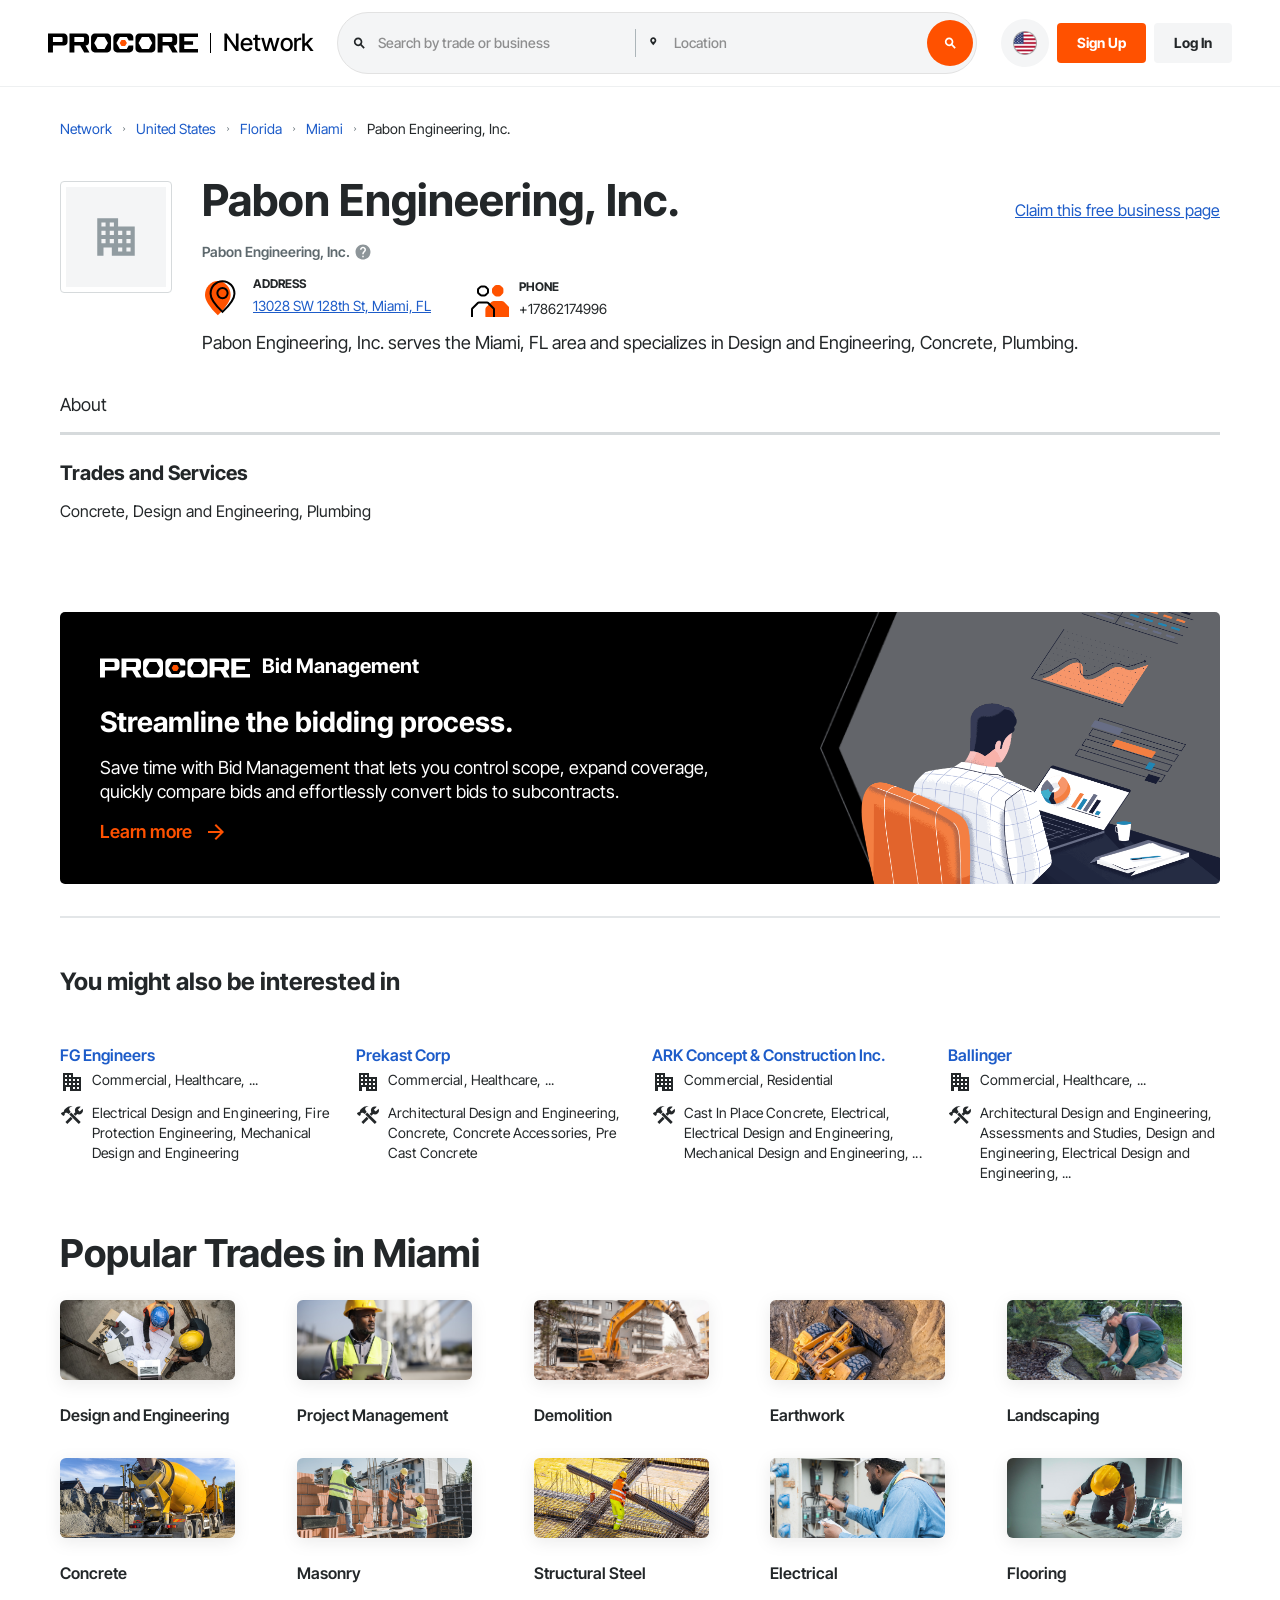
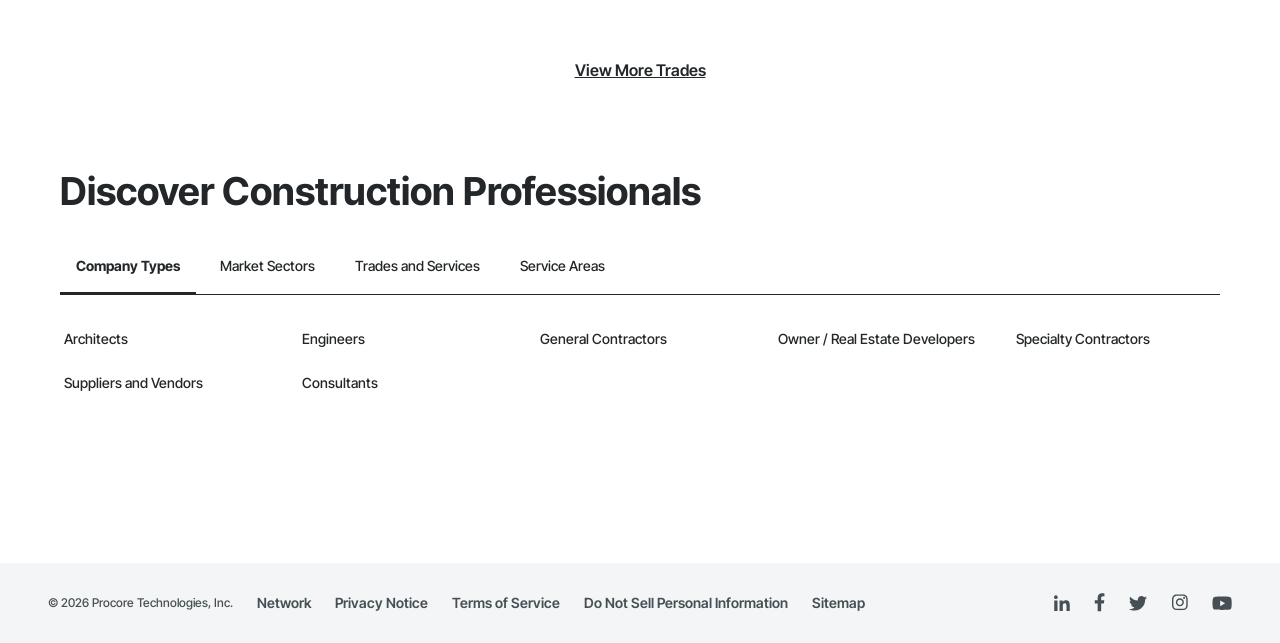
==== index.html @ 28dc33e6 "Add Procore Network business profile HTML clone. Includes the Pabon Engineering homepage with local " ====
<!DOCTYPE html>
<html lang="en">
<head>
  <meta charset="UTF-8" />
  <meta name="viewport" content="width=device-width, initial-scale=1, minimum-scale=1" />
  <meta http-equiv="Cache-Control" content="no-cache, no-store, must-revalidate" />
  <meta http-equiv="Pragma" content="no-cache" />
  <meta http-equiv="Expires" content="0" />
  <title>Pabon Engineering, Inc. | Miami, FL | Procore</title>
  <meta name="description" content="Pabon Engineering, Inc. is a construction company based in Miami, FL and specializes in Design and Engineering, Concrete, Plumbing" />
  <link rel="icon" href="assets/favicon.ico" />
  <link rel="preconnect" href="https://fonts.googleapis.com" />
  <link rel="preconnect" href="https://fonts.gstatic.com" crossorigin />
  <link href="https://fonts.googleapis.com/css2?family=Inter+Tight:wght@400;500;600;700&display=swap" rel="stylesheet" />
  <style>
    :root {
      --text: #232729;
      --muted: #6a767c;
      --muted-2: hsl(200, 8%, 40%);
      --border: #acb5b9;
      --border-light: #eef0f1;
      --border-nav: #d6dadc;
      --bg: #f4f5f6;
      --white: #ffffff;
      --orange: #ff5100;
      --blue: #2066df;
      --link-blue: #1d5cc9;
      --claim: hsl(218, 75%, 45%);
      --footer: #464f53;
    }

    *, *::before, *::after { box-sizing: border-box; }
    html { -webkit-font-smoothing: antialiased; -moz-osx-font-smoothing: grayscale; }
    body {
      margin: 0;
      min-width: 320px;
      color: var(--text);
      font-family: "Inter Tight", sans-serif;
      font-size: 14px;
      font-weight: 600;
      line-height: 2rem;
      background: var(--bg);
    }
    a { color: inherit; text-decoration: none; }
    img { display: block; max-width: 100%; }
    button, input { font: inherit; color: inherit; }
    ul, ol { list-style: none; margin: 0; padding: 0; }
    p { margin: 0; }

    /* ========== HEADER ========== */
    .site-header {
      position: sticky;
      top: 0;
      z-index: 100;
      background: var(--white);
      border-bottom: 1px solid var(--border-light);
      padding: 0 48px;
    }
    .toolbar {
      position: relative;
      left: 50%;
      transform: translateX(-50%);
      display: flex;
      flex-wrap: nowrap;
      align-items: center;
      justify-content: space-between;
      gap: 16px 24px;
      max-width: 1680px;
      min-height: 64px;
      padding: 12px 0;
      background: var(--white);
    }
    .brand {
      display: flex;
      align-items: center;
      flex-shrink: 0;
    }
    .brand-logo { width: 150px; height: 20px; margin-right: 12px; }
    .network-link {
      color: #000;
      height: 20px;
      font-size: 24px;
      font-weight: 500;
      line-height: 0.8;
      border-left: 1px solid #000;
      padding-left: 12px;
      text-decoration: none;
    }

    .search-wrap {
      flex: 1 1 auto;
      min-width: 220px;
      max-width: 720px;
      margin: 0 auto;
    }
    .search-form {
      display: flex;
      align-items: center;
      flex: 2;
      padding: 2px 4px;
      background: var(--bg);
      border: 1px solid #e2e2e2;
      border-radius: 40px;
      box-shadow: none;
    }
    .search-field {
      display: flex;
      align-items: center;
      flex: 1;
      min-width: 0;
      border: none;
    }
    .search-field.trade { min-width: 265px; padding-left: 10px; }
    .search-field.location { width: 100%; padding-left: 8px; }
    .search-field svg { flex-shrink: 0; margin-right: 4px; }
    .search-field input {
      width: 100%;
      border: 0;
      outline: 0;
      background: transparent;
      padding: 12px 8px;
      font-weight: 500;
      font-size: 14px;
      overflow: hidden;
      white-space: nowrap;
      text-overflow: ellipsis;
    }
    .search-field input::placeholder { color: rgba(0,0,0,.42); }
    .search-divider {
      width: 1px;
      height: 28px;
      margin: 4px;
      background: var(--border);
      flex-shrink: 0;
      border: 0;
    }
    .search-submit {
      position: relative;
      left: 1px;
      width: 46px;
      height: 46px;
      padding: 10px;
      border: 0;
      border-radius: 40px;
      background: var(--orange);
      color: #fff;
      cursor: pointer;
      display: grid;
      place-items: center;
      flex-shrink: 0;
    }
    .search-submit:hover { filter: brightness(0.95); }

    .header-actions {
      display: flex;
      align-items: center;
      gap: 8px;
      flex-shrink: 0;
      margin-left: auto;
    }
    .locale-btn {
      width: 48px;
      height: 48px;
      display: flex;
      align-items: center;
      justify-content: center;
      border-radius: 50%;
      background: var(--bg);
      cursor: pointer;
      flex-shrink: 0;
    }
    .locale-btn img { width: 24px; height: 24px; }
    .btn {
      display: inline-flex;
      align-items: center;
      justify-content: center;
      height: 40px;
      padding: 0 20px;
      border-radius: 4px;
      font-size: 14px;
      font-weight: 700;
      line-height: 1.25;
      white-space: nowrap;
      border: 0;
      cursor: pointer;
      text-decoration: none;
    }
    .btn-signup {
      background: var(--orange);
      color: #fff;
    }
    .btn-signup:hover { filter: brightness(0.95); color: #fff; }
    .btn-login {
      background: var(--bg);
      color: var(--text);
    }
    .btn-login:hover { background: #e8ebed; }

    /* ========== MAIN ========== */
    .main-wrap {
      background: var(--white);
      width: 100%;
    }
    .container {
      width: 100%;
      max-width: 1680px;
      margin: 0 auto;
      padding: 32px 60px 80px;
    }

    /* Breadcrumbs */
    .breadcrumbs {
      display: flex;
      flex-wrap: wrap;
      align-items: center;
      margin: 0;
      color: var(--muted);
      font-weight: 400;
      font-size: 14px;
      line-height: 20px;
      padding-right: 24px;
    }
    .breadcrumbs a {
      color: #1d5cc9;
      font-weight: 400;
      text-decoration: none;
    }
    .breadcrumbs a:hover { text-decoration: underline; }
    .breadcrumbs .current {
      color: var(--text);
      font-weight: 400;
      white-space: nowrap;
    }
    .crumb-sep {
      display: inline-flex;
      margin: 0 8px;
      align-items: center;
      color: var(--muted);
    }
    .crumb-sep svg { width: 8px; height: 8px; }

    /* Profile */
    .profile-header {
      padding: 37px 0 0;
    }
    .profile-top {
      display: flex;
      flex-direction: row;
      align-items: flex-start;
    }
    .avatar-wrap {
      border: 1px solid hsl(200, 8%, 85%);
      height: fit-content;
      margin: 5px 30px 5px 0;
      padding: 5px;
      border-radius: 4px;
      flex-shrink: 0;
    }
    .avatar {
      display: flex;
      align-items: center;
      justify-content: center;
      width: 100px;
      height: 100px;
      min-width: 100px;
      min-height: 100px;
      background: var(--bg);
      color: hsl(200, 8%, 60%);
    }
    .profile-main { width: 100%; min-width: 0; }

    .title-row {
      display: flex;
      flex-direction: row;
      flex-wrap: wrap;
      justify-content: space-between;
      align-items: baseline;
      gap: 16px;
    }
    h1 {
      margin: 0 0 12px;
      font-size: 44px;
      font-weight: 700;
      line-height: 48px;
      font-style: normal;
    }
    .legal-name {
      display: flex;
      align-items: center;
      gap: 4px;
      margin-top: 5px;
      color: var(--muted-2);
      font-size: 14px;
      font-weight: 600;
      line-height: 2rem;
    }
    .legal-name svg { width: 18px; height: 18px; opacity: .7; }
    .claim-link {
      color: var(--claim);
      text-decoration: underline;
      display: block;
      outline: 0;
    }
    .claim-link:hover { color: #000; }
    .claim-link span {
      font-size: 16px !important;
      font-weight: 400 !important;
      line-height: 19px;
      text-wrap: wrap;
    }

    .meta-row {
      display: flex;
      flex-wrap: wrap;
      align-items: baseline;
      gap: 40px;
      margin: 0 12px 12px 0;
    }
    .meta-item {
      display: flex;
      gap: 10px;
      align-items: flex-start;
      margin-top: 8px;
    }
    .meta-icon {
      display: flex;
      align-items: center;
      justify-content: center;
      flex-shrink: 0;
    }
    .meta-text {
      display: flex;
      flex-direction: column;
      gap: 4px;
      flex: 1;
    }
    .meta-label {
      font-size: 12px;
      font-weight: 700;
      line-height: 16px;
      text-transform: uppercase;
    }
    .meta-value {
      font-size: 14px !important;
      font-weight: 400;
      line-height: 20px;
    }
    .meta-value a {
      color: hsl(218, 75%, 45%);
      text-decoration: underline;
    }
    .meta-value a:hover { color: #000; cursor: pointer; }

    .about-blurb {
      margin-top: 10px;
      font-size: 18px;
      font-weight: 400;
      line-height: 24px;
    }

    /* Sticky About nav */
    .profile-nav-wrap {
      position: sticky;
      top: 80px;
      z-index: 1;
      background: var(--white);
      margin-top: 24px;
    }
    .profile-nav {
      display: flex;
      gap: 24px;
      width: 100%;
      padding: 10px 0;
      border-bottom: 3px solid var(--border-nav);
      margin-bottom: 0;
      justify-content: flex-start;
    }
    .profile-nav a {
      font-size: 18px;
      font-weight: 400;
      white-space: nowrap;
      cursor: pointer;
      color: var(--muted);
      padding-bottom: 4px;
      border-bottom: 2px solid transparent;
      margin-bottom: -3px;
    }
    .profile-nav a.active {
      color: var(--text);
      font-weight: 400;
    }

    /* About / Trades */
    .about-section {
      padding: 24px 0 17px;
    }
    .about-section h2 {
      margin: 0 0 12px;
      font-size: 20px;
      font-weight: 700;
      line-height: 28px;
      color: var(--text);
    }
    .about-section p {
      font-size: 16px;
      font-weight: 400;
      line-height: 24px;
      white-space: pre-line;
      margin-bottom: 24px;
    }

    /* Bid Management ad */
    .ad-banner {
      position: relative;
      display: flex;
      justify-content: space-between;
      margin-top: 48px;
      padding: 40px;
      border-radius: 5px;
      color: #fff;
      background-color: #000;
      background-image: url("assets/ad-bg.png");
      background-repeat: no-repeat;
      background-position: 100% center;
      background-size: 400px 350px;
      overflow: hidden;
      min-height: 240px;
    }
    .ad-content { position: relative; z-index: 1; max-width: 60%; }
    .ad-top {
      display: flex;
      flex-wrap: wrap;
      align-items: center;
      gap: 0;
    }
    .ad-logo-link { margin-right: 12px; }
    .ad-logo-full { width: 150px; height: 20px; }
    .ad-logo-small { display: none; width: 25px; height: 24px; }
    .ad-kicker {
      font-size: 20px;
      font-weight: 700;
      line-height: 28px;
      padding-bottom: 4px;
    }
    .ad-title {
      margin-top: 20px;
      font-size: 28px;
      font-weight: 700;
      line-height: 36px;
    }
    .ad-body {
      margin: 16px 0;
      font-size: 18px;
      font-weight: 400;
      line-height: 24px;
    }
    .ad-cta {
      color: var(--orange);
      width: fit-content;
      display: flex;
      column-gap: 12px;
      align-items: center;
      transition: all 300ms ease;
      font-size: 18px;
      font-weight: 600;
      line-height: 24px;
    }
    .ad-cta:hover { filter: brightness(1.1); }
    .ad-cta svg { fill: currentColor; }
    .ad-image {
      position: absolute;
      top: -16.1%;
      right: -0.02%;
      width: 362.52px;
      height: auto;
      pointer-events: none;
    }

    /* Similar */
    .similar {
      margin-top: 32px;
      margin-bottom: 32px;
      border-top: 2px solid #e3e6e8;
      padding-top: 48px;
    }
    .similar h3 {
      margin: 0 0 8px;
      font-size: 24px;
      font-weight: 700;
      line-height: 32px;
    }
    .similar-grid {
      display: grid;
      column-gap: 24px;
      grid-template-columns: repeat(auto-fill, minmax(23%, auto));
      margin-top: 16px;
    }
    .similar-card {
      display: flex;
      flex-direction: column;
      align-content: flex-start;
      padding-left: 0;
      padding-right: 0;
      margin-top: 32px;
      min-width: 240px;
      cursor: pointer;
      color: inherit;
      overflow: hidden;
    }
    .similar-card:hover h4 { text-decoration: underline; }
    .similar-card h4 {
      margin: 0;
      color: var(--link-blue);
      font-size: 16px;
      font-weight: 600;
      line-height: 19px;
    }
    .similar-row {
      display: flex;
      align-items: flex-start;
      margin-top: 5px;
    }
    .similar-row + .similar-row { margin-top: 4px; }
    .similar-icon {
      margin-right: 8px;
      color: hsl(200, 8%, 15%);
      flex-shrink: 0;
    }
    .similar-row span {
      font-size: 14px;
      font-weight: 400;
      letter-spacing: 0.15px;
      line-height: 20px;
      color: hsl(200, 8%, 15%);
    }

    /* Popular Trades */
    .trades-section {
      margin-top: 48px;
      margin-bottom: 80px;
    }
    .trades-section h2 {
      margin: 0 0 24px;
      font-size: 2.4rem;
      font-weight: 700;
      line-height: 2.8rem;
    }
    .trades-grid {
      display: grid;
      grid-gap: 24px;
      grid-template-columns: repeat(5, minmax(190px, 320px));
    }
    .trade-card {
      width: 300px;
      max-width: 100%;
      display: flex;
      align-items: start;
      flex-direction: column;
    }
    .trade-card img {
      width: 175px !important;
      height: 80px !important;
      object-fit: cover;
      border-radius: 6px;
      filter: drop-shadow(0 4px 8px rgba(0,0,0,.08));
    }
    .trade-card h3 {
      margin: 0;
      padding-top: 16px;
      font-size: 16px;
      font-weight: 600;
      line-height: 2.4rem;
    }
    .view-more-wrap {
      text-align: center;
      padding-top: 34px;
      grid-column: 1 / -1;
      width: 100%;
    }
    .view-more-wrap a {
      text-decoration: underline;
      font-size: 16px;
      font-weight: 600;
      line-height: 2.4rem;
      color: var(--text);
    }
    .view-more-wrap a:hover { color: var(--link-blue); }

    /* Discover */
    .discover {
      margin-bottom: 80px;
    }
    .discover h2 {
      margin: 0 0 24px;
      font-size: 2.4rem;
      font-weight: 700;
      line-height: 2.8rem;
    }
    .tabs-wrap { margin-top: 24px; }
    .tabs {
      display: flex;
      overflow-x: auto;
      border-bottom: 1px solid var(--text);
      scrollbar-width: none;
    }
    .tabs::-webkit-scrollbar { display: none; }
    .tab {
      position: relative;
      padding: 12px 16px;
      min-height: 48px;
      margin-right: 8px;
      border: 0;
      background: transparent;
      cursor: pointer;
      color: var(--text);
      font-family: "Inter Tight", sans-serif;
      font-size: 14px;
      font-weight: 500;
      font-style: normal;
      text-transform: none;
      white-space: nowrap;
    }
    .tab.active { font-weight: 700; }
    .tab.active::after {
      content: "";
      position: absolute;
      left: 0;
      right: 0;
      bottom: 0;
      height: 2px;
      background: var(--text);
    }
    .tab-panels { margin-top: 24px; }
    .tab-panel { display: none; }
    .tab-panel.active { display: block; }
    .type-list {
      gap: 12px;
      display: grid;
      padding: 4px;
      justify-content: space-between;
      grid-template-columns: repeat(auto-fill, minmax(200px, auto));
    }
    .type-list a {
      color: var(--text);
      font-size: 14px;
      font-weight: 500;
      line-height: 2rem;
    }
    .type-list a:hover { text-decoration: underline; }

    /* Footer */
    .site-footer {
      position: relative;
      left: 50%;
      transform: translateX(-50%);
      display: flex;
      justify-content: space-between;
      align-items: center;
      flex-wrap: wrap;
      gap: 16px;
      max-width: 1680px;
      width: 100%;
      padding: 24px 48px;
      color: var(--footer);
      background: var(--bg);
    }
    .footer-links {
      display: flex;
      flex-wrap: wrap;
      align-items: center;
      gap: 24px;
      margin-top: 0;
    }
    .footer-copy {
      font-size: 12px;
      font-weight: 500;
      line-height: 12px;
    }
    .footer-links a {
      font-size: 14px;
      font-weight: 600;
    }
    .footer-links a:hover { text-decoration: underline; }
    .socials {
      display: flex;
      align-items: center;
    }
    .socials a {
      display: flex;
      align-items: center;
      justify-content: center;
      margin-right: 24px;
      fill: #464f53;
      color: #464f53;
    }
    .socials a:hover {
      fill: var(--text);
      color: var(--text);
    }
    .socials a:last-child { margin-right: 0; }

    /* ========== RESPONSIVE ========== */
    @media (max-width: 1261px) {
      .ad-image { top: -7.4%; }
    }
    @media (max-width: 1199px) {
      .container { padding-left: 36px; padding-right: 36px; }
      .ad-image { top: -6%; width: 360px; }
    }
    @media (max-width: 1100px) {
      .trades-grid { grid-template-columns: repeat(3, minmax(160px, 1fr)); }
    }
    @media (max-width: 1089px) {
      .ad-content { max-width: 50%; }
      .ad-image { top: 0.5%; }
    }
    @media (max-width: 1041px) {
      .ad-banner { padding: 36px 0 36px 40px; }
      .ad-image { top: -2%; }
    }
    @media (max-width: 959px) {
      .similar-grid {
        display: flex;
        flex-wrap: nowrap;
        overflow-x: auto;
        scrollbar-width: none;
      }
      .similar-grid::-webkit-scrollbar { display: none; }
      .similar-card { margin-right: 24px; }
      .meta-row {
        margin-top: 24px;
        align-items: flex-start;
        margin-bottom: 24px;
        flex-direction: column;
        gap: 8px;
      }
      .title-row {
        margin-top: 24px;
        flex-direction: column;
        align-items: flex-start;
      }
      .profile-top { flex-direction: column; }
      .avatar-wrap { margin-right: 0; }
      .avatar {
        width: 80px;
        height: 80px;
        min-width: 80px;
        min-height: 80px;
      }
      h1 {
        font-size: 28px;
        line-height: 36px;
        margin-bottom: 0;
      }
      .about-section h2 {
        font-size: 18px;
        line-height: 24px;
      }
      .trades-grid {
        display: flex;
        overflow-x: auto;
        padding: 0 20px;
        mask-image: linear-gradient(90deg, rgba(255,255,255,0) 0%, #fff 20%, #fff 80%, rgba(255,255,255,0) 100%);
        scrollbar-width: none;
      }
      .trades-grid::-webkit-scrollbar { display: none; }
      .trade-card { min-width: 190px; width: 220px; }
      .view-more-wrap { display: none; }
    }
    @media (max-width: 909px) {
      .ad-banner {
        padding-right: 40px;
        background-image: none;
      }
      .ad-content { max-width: 100%; }
      .ad-image, .ad-logo-full { display: none; }
      .ad-logo-small { display: block; }
      .ad-top { align-items: flex-start; }
    }
    @media (max-width: 1100px) {
      .toolbar { flex-wrap: wrap; }
      .search-wrap {
        order: 3;
        flex: 1 1 100%;
        max-width: none;
        margin: 0;
      }
      .header-actions { margin-left: 0; }
    }
    @media (max-width: 800px) {
      .site-header { padding: 0 24px; }
      .toolbar { gap: 12px 8px; }
      .search-field.location, .search-divider { display: none; }
      .network-link { border-left: none; padding-left: 0; font-size: 18px; }
      .brand { flex-direction: column; align-items: flex-start; gap: 4px; }
      .brand-logo { margin-right: 0; }
      .btn { height: 36px; padding: 0 14px; font-size: 13px; }
      .container { padding: 24px 16px 64px; }
      .site-footer {
        padding: 24px 16px;
        align-items: flex-start;
        flex-direction: column;
      }
      .footer-links {
        margin-top: 24px;
        align-items: flex-start;
        flex-direction: column;
        gap: 12px;
      }
      .profile-nav-wrap { top: 147px; }
      .trades-section h2, .discover h2 {
        font-size: 1.6rem;
        line-height: 2rem;
      }
    }
  </style>
</head>
<body>
  <header class="site-header">
    <div class="toolbar">
      <div class="brand">
        <a href="#" aria-label="Procore logo">
          <img class="brand-logo" src="assets/procore_logo.svg" alt="Procore logo" width="150" height="20" />
        </a>
        <a class="network-link" href="#">Network</a>
      </div>

      <div class="search-wrap">
        <form class="search-form" role="search" aria-label="search form" action="#" onsubmit="return false;">
          <div class="search-field trade" aria-label="Search Trade or Sector">
            <svg width="14" height="14" viewBox="0 0 24 24" fill="currentColor" aria-hidden="true">
              <path fill-rule="evenodd" clip-rule="evenodd" d="M16.5728 14.1341C17.3376 12.9483 17.7831 11.526 17.7831 9.99805C17.7831 5.85591 14.5126 2.49805 10.4781 2.49805C6.44366 2.49805 3.1731 5.85591 3.1731 9.99805C3.1731 14.1402 6.44366 17.498 10.4781 17.498C11.9664 17.498 13.3517 17.0406 14.5066 16.2554L19.8186 21.7091L21.8847 19.5878L16.5728 14.1341ZM10.4781 14.498C12.8988 14.498 14.8611 12.4833 14.8611 9.99805C14.8611 7.51277 12.8988 5.49805 10.4781 5.49805C8.05744 5.49805 6.0951 7.51277 6.0951 9.99805C6.0951 12.4833 8.05744 14.498 10.4781 14.498Z"></path>
            </svg>
            <input id="search-network-id" type="text" placeholder="Search by trade or business" aria-label="search procore construction network" />
          </div>
          <hr class="search-divider" />
          <div class="search-field location" aria-label="Search Location">
            <svg width="14" height="14" viewBox="0 0 24 24" fill="none" aria-hidden="true">
              <path fill-rule="evenodd" clip-rule="evenodd" d="M14.25 7.77273C14.25 4.72234 11.8997 2.25 9 2.25C6.10025 2.25 3.75 4.72234 3.75 7.77273C3.75 9.80571 5.5 12.4652 9 15.75C12.5 12.4652 14.25 9.80571 14.25 7.77273ZM9 9.75C10.2426 9.75 11.25 8.74264 11.25 7.5C11.25 6.25736 10.2426 5.25 9 5.25C7.75736 5.25 6.75 6.25736 6.75 7.5C6.75 8.74264 7.75736 9.75 9 9.75Z" fill="#232729"></path>
            </svg>
            <input type="text" placeholder="Location" aria-label="Search Location" />
          </div>
          <button class="search-submit" type="submit" aria-label="search button">
            <svg width="14" height="14" viewBox="0 0 24 24" fill="currentColor" aria-hidden="true">
              <path fill-rule="evenodd" clip-rule="evenodd" d="M16.5728 14.1341C17.3376 12.9483 17.7831 11.526 17.7831 9.99805C17.7831 5.85591 14.5126 2.49805 10.4781 2.49805C6.44366 2.49805 3.1731 5.85591 3.1731 9.99805C3.1731 14.1402 6.44366 17.498 10.4781 17.498C11.9664 17.498 13.3517 17.0406 14.5066 16.2554L19.8186 21.7091L21.8847 19.5878L16.5728 14.1341ZM10.4781 14.498C12.8988 14.498 14.8611 12.4833 14.8611 9.99805C14.8611 7.51277 12.8988 5.49805 10.4781 5.49805C8.05744 5.49805 6.0951 7.51277 6.0951 9.99805C6.0951 12.4833 8.05744 14.498 10.4781 14.498Z"></path>
            </svg>
          </button>
        </form>
      </div>

      <div class="header-actions">
        <div class="locale-btn" data-test-id="selected-locale-container">
          <img src="assets/us-flag.png" alt="Selected Locale Logo" width="24" height="24" />
        </div>
        <a class="btn btn-signup" href="#">Sign Up</a>
        <a class="btn btn-login" href="#">Log In</a>
      </div>
    </div>
  </header>

  <main class="main-wrap" role="main">
    <div class="container">
      <nav aria-label="breadcrumb">
        <ol class="breadcrumbs">
          <li><a href="#">Network</a></li>
          <li class="crumb-sep" aria-hidden="true"><svg viewBox="0 0 24 24" fill="currentColor"><path d="M9.29 6.71c-.39.39-.39 1.02 0 1.41L13.17 12l-3.88 3.88c-.39.39-.39 1.02 0 1.41.39.39 1.02.39 1.41 0l4.59-4.59c.39-.39.39-1.02 0-1.41L10.7 6.7c-.38-.38-1.02-.38-1.41.01"></path></svg></li>
          <li><a href="#">United States</a></li>
          <li class="crumb-sep" aria-hidden="true"><svg viewBox="0 0 24 24" fill="currentColor"><path d="M9.29 6.71c-.39.39-.39 1.02 0 1.41L13.17 12l-3.88 3.88c-.39.39-.39 1.02 0 1.41.39.39 1.02.39 1.41 0l4.59-4.59c.39-.39.39-1.02 0-1.41L10.7 6.7c-.38-.38-1.02-.38-1.41.01"></path></svg></li>
          <li><a href="#">Florida</a></li>
          <li class="crumb-sep" aria-hidden="true"><svg viewBox="0 0 24 24" fill="currentColor"><path d="M9.29 6.71c-.39.39-.39 1.02 0 1.41L13.17 12l-3.88 3.88c-.39.39-.39 1.02 0 1.41.39.39 1.02.39 1.41 0l4.59-4.59c.39-.39.39-1.02 0-1.41L10.7 6.7c-.38-.38-1.02-.38-1.41.01"></path></svg></li>
          <li><a href="#">Miami</a></li>
          <li class="crumb-sep" aria-hidden="true"><svg viewBox="0 0 24 24" fill="currentColor"><path d="M9.29 6.71c-.39.39-.39 1.02 0 1.41L13.17 12l-3.88 3.88c-.39.39-.39 1.02 0 1.41.39.39 1.02.39 1.41 0l4.59-4.59c.39-.39.39-1.02 0-1.41L10.7 6.7c-.38-.38-1.02-.38-1.41.01"></path></svg></li>
          <li class="current"><span>Pabon Engineering, Inc.</span></li>
        </ol>
      </nav>

      <div class="profile-header">
        <div class="profile-top">
          <div class="avatar-wrap">
            <div class="avatar" aria-hidden="true">
              <svg width="50%" height="50%" viewBox="0 0 24 24" fill="currentColor">
                <path fill-rule="evenodd" clip-rule="evenodd" d="M13 3H3V21H6V17H10V21H21V7H13V3ZM15 9H13V11H15V9ZM15 13H13V15H15V13ZM15 17H13V19H15V17ZM7 15H5V13H7V15ZM7 11H5V9H7V11ZM7 7H5V5H7V7ZM11 15H9V13H11V15ZM11 11H9V9H11V11ZM11 7H9V5H11V7ZM19 9H17V11H19V9ZM17 13H19V15H17V13ZM19 17H17V19H19V17Z"></path>
              </svg>
            </div>
          </div>

          <div class="profile-main">
            <div class="title-row">
              <div>
                <h1>Pabon Engineering, Inc.</h1>
                <p class="legal-name">
                  Pabon Engineering, Inc.
                  <svg viewBox="0 0 24 24" fill="currentColor" aria-hidden="true"><path d="M12 2C6.48 2 2 6.48 2 12s4.48 10 10 10 10-4.48 10-10S17.52 2 12 2m1 17h-2v-2h2zm2.07-7.75-.9.92C13.45 12.9 13 13.5 13 15h-2v-.5c0-1.1.45-2.1 1.17-2.83l1.24-1.26c.37-.36.59-.86.59-1.41 0-1.1-.9-2-2-2s-2 .9-2 2H8c0-2.21 1.79-4 4-4s4 1.79 4 4c0 .88-.36 1.68-.93 2.25"></path></svg>
                </p>
              </div>
              <a class="claim-link" href="#">
                <span>Claim this free business page</span>
              </a>
            </div>

            <div class="meta-row">
              <div class="meta-item">
                <div class="meta-icon">
                  <svg width="41" height="41" viewBox="0 0 41 41" fill="none" aria-hidden="true">
                    <path fill-rule="evenodd" clip-rule="evenodd" d="M28.6501 18.9794C28.6501 11.1894 22.905 4.87549 15.8167 4.87549C8.72845 4.87549 2.9834 11.1894 2.9834 18.9794C2.9834 24.1713 7.26118 30.9631 15.8167 39.3518C24.3723 30.9631 28.6501 24.1713 28.6501 18.9794Z" fill="#FF5200"></path>
                    <path fill-rule="evenodd" clip-rule="evenodd" d="M32.4582 17.7045C32.4582 10.7564 27.1048 5.125 20.4998 5.125C13.8949 5.125 8.5415 10.7564 8.5415 17.7045C8.5415 22.3352 12.5276 28.393 20.4998 35.875C28.4721 28.393 32.4582 22.3352 32.4582 17.7045ZM20.4998 22.2083C23.3303 22.2083 25.6248 19.9138 25.6248 17.0833C25.6248 14.2529 23.3303 11.9583 20.4998 11.9583C17.6694 11.9583 15.3748 14.2529 15.3748 17.0833C15.3748 19.9138 17.6694 22.2083 20.4998 22.2083Z" stroke="black" stroke-width="2"></path>
                  </svg>
                </div>
                <div class="meta-text">
                  <span class="meta-label">Address</span>
                  <p class="meta-value">
                    <a href="#">13028 SW 128th St, Miami, FL</a>
                  </p>
                </div>
              </div>

              <div class="meta-item">
                <div class="meta-icon">
                  <svg width="38" height="38" viewBox="0 0 38 38" fill="none" aria-hidden="true">
                    <g clip-path="url(#clipPhone)">
                      <path d="M30.623 21.878C31.4848 21.878 32.3115 22.2208 32.9209 22.8301L38.2021 28.1114C38.8115 28.7208 39.1542 29.5474 39.1543 30.4092V37.417C39.1543 37.9693 38.7066 38.417 38.1543 38.417H15.3721C14.8198 38.417 14.3721 37.9693 14.3721 37.417V30.4092C14.3722 29.5474 14.7149 28.7207 15.3242 28.1114L20.6055 22.8301L20.7227 22.7188C21.3187 22.1792 22.0955 21.8781 22.9033 21.878H30.623ZM28.0293 6.00003C28.6766 5.99708 29.2989 6.25152 29.7588 6.70706L31.6738 8.60452C32.1335 9.06022 32.3935 9.6799 32.3965 10.3272L32.4082 13.0215C32.4112 13.669 32.1569 14.2911 31.7012 14.751L29.8047 16.6651C29.349 17.1249 28.7294 17.3857 28.082 17.3887L25.3867 17.4004C24.7393 17.4033 24.1171 17.1491 23.6572 16.6934L21.7432 14.7969C21.2833 14.3412 21.0235 13.7207 21.0205 13.0733L21.0078 10.3789C21.0049 9.73155 21.2592 9.10933 21.7148 8.64944L23.6123 6.73538C24.068 6.27553 24.6875 6.01567 25.335 6.01272L28.0293 6.00003Z" fill="#FF5200"></path>
                      <path d="M1 38.418V30.1651C1 29.8988 1.10623 29.6435 1.29514 29.4558L7.07889 23.7086C7.26624 23.5225 7.51963 23.418 7.78375 23.418H16.2163C16.4804 23.418 16.7338 23.5225 16.9211 23.7086L22.7049 29.4558C22.8938 29.6435 23 29.8988 23 30.1651V38.418" stroke="black" stroke-width="2"></path>
                      <path d="M13.3955 7.41797C13.8384 7.41622 14.2486 7.57694 14.5391 7.84082L16.5537 9.6709C16.8413 9.93216 16.9856 10.2677 16.9873 10.5977L17 13.1982C17.0016 13.5281 16.8606 13.8648 16.5762 14.1279L14.5801 15.9746C14.2926 16.2405 13.8844 16.4044 13.4414 16.4062L10.6045 16.418C10.1616 16.4197 9.75144 16.259 9.46094 15.9951L7.44629 14.165C7.15871 13.9038 7.01439 13.5683 7.0127 13.2383L7 10.6377C6.99845 10.3078 7.13938 9.97114 7.42383 9.70801L9.41992 7.86133C9.70736 7.59544 10.1156 7.43155 10.5586 7.42969L13.3955 7.41797Z" stroke="black" stroke-width="2"></path>
                    </g>
                    <defs><clipPath id="clipPhone"><rect width="38" height="38" fill="white"></rect></clipPath></defs>
                  </svg>
                </div>
                <div class="meta-text">
                  <span class="meta-label">Phone</span>
                  <p class="meta-value">+17862174996</p>
                </div>
              </div>
            </div>

            <p class="about-blurb">Pabon Engineering, Inc. serves the Miami, FL area and specializes in Design and Engineering, Concrete, Plumbing.</p>
          </div>
        </div>

        <div class="profile-nav-wrap">
          <ul class="profile-nav">
            <li><a class="active" href="#about">About</a></li>
          </ul>
        </div>

        <section id="about" class="about-section">
          <h2>Trades and Services</h2>
          <p>Concrete, Design and Engineering, Plumbing</p>
        </section>

        <aside class="ad-banner" id="business-profile-ad-banner">
          <div class="ad-content">
            <div class="ad-top">
              <a class="ad-logo-link" href="#" aria-label="Procore logo">
                <img class="ad-logo-full" src="assets/procore_logo_light.svg" alt="Procore logo" width="150" height="20" />
                <img class="ad-logo-small" src="assets/procore-emblem-white.png" alt="Procore logo" width="25" height="24" />
              </a>
              <p class="ad-kicker">Bid Management</p>
            </div>
            <p class="ad-title">Streamline the bidding process.</p>
            <p class="ad-body">Save time with Bid Management that lets you control scope, expand coverage, quickly compare bids and effortlessly convert bids to subcontracts.</p>
            <a class="ad-cta" href="#" aria-label="Learn more">
              Learn more
              <svg width="24" height="24" viewBox="0 0 24 24" aria-hidden="true"><path d="m12 4-1.41 1.41L16.17 11H4v2h12.17l-5.58 5.59L12 20l8-8z"></path></svg>
            </a>
          </div>
          <img class="ad-image" src="assets/ad-image-2.png" alt="Procore logo" width="362" />
        </aside>

        <section class="similar">
          <h3>You might also be interested in</h3>
          <div class="similar-grid">
            <a class="similar-card" href="#">
              <h4>FG Engineers</h4>
              <div class="similar-row">
                <span class="similar-icon"><svg width="24" height="24" viewBox="0 0 24 24" fill="currentColor"><path fill-rule="evenodd" clip-rule="evenodd" d="M13 3H3V21H6V17H10V21H21V7H13V3ZM15 9H13V11H15V9ZM15 13H13V15H15V13ZM15 17H13V19H15V17ZM7 15H5V13H7V15ZM7 11H5V9H7V11ZM7 7H5V5H7V7ZM11 15H9V13H11V15ZM11 11H9V9H11V11ZM11 7H9V5H11V7ZM19 9H17V11H19V9ZM17 13H19V15H17V13ZM19 17H17V19H19V17Z"></path></svg></span>
                <span>Commercial, Healthcare, ...</span>
              </div>
              <div class="similar-row">
                <span class="similar-icon"><svg width="24" height="24" viewBox="0 0 24 24" fill="currentColor"><path d="M4.9973 10.295C4.67529 10.617 4.58135 10.9256 4.59484 11.1806L4.67535 11.2611C4.79361 11.3793 4.83328 11.5466 4.79413 11.6976L4.80701 11.7127C4.81679 11.7239 4.82661 11.7343 4.83628 11.744L4.79329 11.701C4.78813 11.7204 4.78167 11.7394 4.77383 11.758C4.76588 11.7771 4.75653 11.7958 4.74587 11.8139C4.72679 11.8465 4.70319 11.8771 4.67529 11.905L3.70927 12.871C3.53145 13.0488 3.24316 13.0489 3.06536 12.8711L1.13333 10.939C0.955532 10.7612 0.955561 10.4729 1.13339 10.2951L2.0994 9.3291C2.14339 9.28511 2.19404 9.25194 2.24808 9.22959C2.25451 9.22689 2.26113 9.22447 2.26768 9.22211L2.28312 9.21692L2.30339 9.2111L2.2604 9.16811C2.27438 9.18209 2.29087 9.19613 2.3096 9.20955C2.45104 9.1739 2.60621 9.20702 2.72205 9.30906C2.9436 9.28931 3.22574 9.16866 3.54834 8.84606C4.085 8.3094 4.04926 8.05898 4.01349 7.80859L4.00743 7.76502L4.00251 7.7259C4.00102 7.71317 3.99977 7.70044 3.99869 7.68754C3.99141 7.59974 3.99476 7.50668 4.03138 7.39713C4.19234 6.91412 4.35336 6.7531 5.15835 5.9481C5.96335 5.14311 8.05637 3.69418 8.86127 3.53313C8.94336 3.51676 9.03424 3.49811 9.13272 3.47793C10.0008 3.30004 11.4557 3.00194 12.5643 3.05012L10.1493 4.17713C9.18775 4.88818 9.18778 5.63058 9.1878 6.37297C9.18769 7.11528 10.6724 9.02436 10.6724 9.02436L8.76346 10.9333C8.11943 10.3966 7.25129 9.97307 6.76825 9.81202C6.46275 9.71018 5.8023 9.49003 4.9973 10.295Z"></path><path d="M11.1497 9.5016L9.2407 11.4106L18.7855 20.9554L20.6945 19.0464L11.1497 9.5016Z"></path><path d="M10.6724 13.7968L5.42278 19.0464L7.33174 20.9554L12.5814 15.7057L10.6724 13.7968Z"></path><path d="M21.8201 10.2849C23.0631 9.04195 23.3236 7.18769 22.6034 5.68368L19.74 8.54712L17.831 6.63816L20.6945 3.77472C19.1904 3.05449 17.3362 3.31507 16.0932 4.55801C14.8503 5.80098 14.5897 7.65523 15.3099 9.15925L13.5359 10.9333L15.4448 12.8423L17.2189 11.0682C18.7229 11.7884 20.5772 11.5279 21.8201 10.2849Z"></path></svg></span>
                <span>Electrical Design and Engineering, Fire Protection Engineering, Mechanical Design and Engineering</span>
              </div>
            </a>

            <a class="similar-card" href="#">
              <h4>Prekast Corp</h4>
              <div class="similar-row">
                <span class="similar-icon"><svg width="24" height="24" viewBox="0 0 24 24" fill="currentColor"><path fill-rule="evenodd" clip-rule="evenodd" d="M13 3H3V21H6V17H10V21H21V7H13V3ZM15 9H13V11H15V9ZM15 13H13V15H15V13ZM15 17H13V19H15V17ZM7 15H5V13H7V15ZM7 11H5V9H7V11ZM7 7H5V5H7V7ZM11 15H9V13H11V15ZM11 11H9V9H11V11ZM11 7H9V5H11V7ZM19 9H17V11H19V9ZM17 13H19V15H17V13ZM19 17H17V19H19V17Z"></path></svg></span>
                <span>Commercial, Healthcare, ...</span>
              </div>
              <div class="similar-row">
                <span class="similar-icon"><svg width="24" height="24" viewBox="0 0 24 24" fill="currentColor"><path d="M4.9973 10.295C4.67529 10.617 4.58135 10.9256 4.59484 11.1806L4.67535 11.2611C4.79361 11.3793 4.83328 11.5466 4.79413 11.6976L4.80701 11.7127C4.81679 11.7239 4.82661 11.7343 4.83628 11.744L4.79329 11.701C4.78813 11.7204 4.78167 11.7394 4.77383 11.758C4.76588 11.7771 4.75653 11.7958 4.74587 11.8139C4.72679 11.8465 4.70319 11.8771 4.67529 11.905L3.70927 12.871C3.53145 13.0488 3.24316 13.0489 3.06536 12.8711L1.13333 10.939C0.955532 10.7612 0.955561 10.4729 1.13339 10.2951L2.0994 9.3291C2.14339 9.28511 2.19404 9.25194 2.24808 9.22959C2.25451 9.22689 2.26113 9.22447 2.26768 9.22211L2.28312 9.21692L2.30339 9.2111L2.2604 9.16811C2.27438 9.18209 2.29087 9.19613 2.3096 9.20955C2.45104 9.1739 2.60621 9.20702 2.72205 9.30906C2.9436 9.28931 3.22574 9.16866 3.54834 8.84606C4.085 8.3094 4.04926 8.05898 4.01349 7.80859L4.00743 7.76502L4.00251 7.7259C4.00102 7.71317 3.99977 7.70044 3.99869 7.68754C3.99141 7.59974 3.99476 7.50668 4.03138 7.39713C4.19234 6.91412 4.35336 6.7531 5.15835 5.9481C5.96335 5.14311 8.05637 3.69418 8.86127 3.53313C8.94336 3.51676 9.03424 3.49811 9.13272 3.47793C10.0008 3.30004 11.4557 3.00194 12.5643 3.05012L10.1493 4.17713C9.18775 4.88818 9.18778 5.63058 9.1878 6.37297C9.18769 7.11528 10.6724 9.02436 10.6724 9.02436L8.76346 10.9333C8.11943 10.3966 7.25129 9.97307 6.76825 9.81202C6.46275 9.71018 5.8023 9.49003 4.9973 10.295Z"></path><path d="M11.1497 9.5016L9.2407 11.4106L18.7855 20.9554L20.6945 19.0464L11.1497 9.5016Z"></path><path d="M10.6724 13.7968L5.42278 19.0464L7.33174 20.9554L12.5814 15.7057L10.6724 13.7968Z"></path><path d="M21.8201 10.2849C23.0631 9.04195 23.3236 7.18769 22.6034 5.68368L19.74 8.54712L17.831 6.63816L20.6945 3.77472C19.1904 3.05449 17.3362 3.31507 16.0932 4.55801C14.8503 5.80098 14.5897 7.65523 15.3099 9.15925L13.5359 10.9333L15.4448 12.8423L17.2189 11.0682C18.7229 11.7884 20.5772 11.5279 21.8201 10.2849Z"></path></svg></span>
                <span>Architectural Design and Engineering, Concrete, Concrete Accessories, Pre Cast Concrete</span>
              </div>
            </a>

            <a class="similar-card" href="#">
              <h4>ARK Concept &amp; Construction Inc.</h4>
              <div class="similar-row">
                <span class="similar-icon"><svg width="24" height="24" viewBox="0 0 24 24" fill="currentColor"><path fill-rule="evenodd" clip-rule="evenodd" d="M13 3H3V21H6V17H10V21H21V7H13V3ZM15 9H13V11H15V9ZM15 13H13V15H15V13ZM15 17H13V19H15V17ZM7 15H5V13H7V15ZM7 11H5V9H7V11ZM7 7H5V5H7V7ZM11 15H9V13H11V15ZM11 11H9V9H11V11ZM11 7H9V5H11V7ZM19 9H17V11H19V9ZM17 13H19V15H17V13ZM19 17H17V19H19V17Z"></path></svg></span>
                <span>Commercial, Residential</span>
              </div>
              <div class="similar-row">
                <span class="similar-icon"><svg width="24" height="24" viewBox="0 0 24 24" fill="currentColor"><path d="M4.9973 10.295C4.67529 10.617 4.58135 10.9256 4.59484 11.1806L4.67535 11.2611C4.79361 11.3793 4.83328 11.5466 4.79413 11.6976L4.80701 11.7127C4.81679 11.7239 4.82661 11.7343 4.83628 11.744L4.79329 11.701C4.78813 11.7204 4.78167 11.7394 4.77383 11.758C4.76588 11.7771 4.75653 11.7958 4.74587 11.8139C4.72679 11.8465 4.70319 11.8771 4.67529 11.905L3.70927 12.871C3.53145 13.0488 3.24316 13.0489 3.06536 12.8711L1.13333 10.939C0.955532 10.7612 0.955561 10.4729 1.13339 10.2951L2.0994 9.3291C2.14339 9.28511 2.19404 9.25194 2.24808 9.22959C2.25451 9.22689 2.26113 9.22447 2.26768 9.22211L2.28312 9.21692L2.30339 9.2111L2.2604 9.16811C2.27438 9.18209 2.29087 9.19613 2.3096 9.20955C2.45104 9.1739 2.60621 9.20702 2.72205 9.30906C2.9436 9.28931 3.22574 9.16866 3.54834 8.84606C4.085 8.3094 4.04926 8.05898 4.01349 7.80859L4.00743 7.76502L4.00251 7.7259C4.00102 7.71317 3.99977 7.70044 3.99869 7.68754C3.99141 7.59974 3.99476 7.50668 4.03138 7.39713C4.19234 6.91412 4.35336 6.7531 5.15835 5.9481C5.96335 5.14311 8.05637 3.69418 8.86127 3.53313C8.94336 3.51676 9.03424 3.49811 9.13272 3.47793C10.0008 3.30004 11.4557 3.00194 12.5643 3.05012L10.1493 4.17713C9.18775 4.88818 9.18778 5.63058 9.1878 6.37297C9.18769 7.11528 10.6724 9.02436 10.6724 9.02436L8.76346 10.9333C8.11943 10.3966 7.25129 9.97307 6.76825 9.81202C6.46275 9.71018 5.8023 9.49003 4.9973 10.295Z"></path><path d="M11.1497 9.5016L9.2407 11.4106L18.7855 20.9554L20.6945 19.0464L11.1497 9.5016Z"></path><path d="M10.6724 13.7968L5.42278 19.0464L7.33174 20.9554L12.5814 15.7057L10.6724 13.7968Z"></path><path d="M21.8201 10.2849C23.0631 9.04195 23.3236 7.18769 22.6034 5.68368L19.74 8.54712L17.831 6.63816L20.6945 3.77472C19.1904 3.05449 17.3362 3.31507 16.0932 4.55801C14.8503 5.80098 14.5897 7.65523 15.3099 9.15925L13.5359 10.9333L15.4448 12.8423L17.2189 11.0682C18.7229 11.7884 20.5772 11.5279 21.8201 10.2849Z"></path></svg></span>
                <span>Cast In Place Concrete, Electrical, Electrical Design and Engineering, Mechanical Design and Engineering, ...</span>
              </div>
            </a>

            <a class="similar-card" href="#">
              <h4>Ballinger</h4>
              <div class="similar-row">
                <span class="similar-icon"><svg width="24" height="24" viewBox="0 0 24 24" fill="currentColor"><path fill-rule="evenodd" clip-rule="evenodd" d="M13 3H3V21H6V17H10V21H21V7H13V3ZM15 9H13V11H15V9ZM15 13H13V15H15V13ZM15 17H13V19H15V17ZM7 15H5V13H7V15ZM7 11H5V9H7V11ZM7 7H5V5H7V7ZM11 15H9V13H11V15ZM11 11H9V9H11V11ZM11 7H9V5H11V7ZM19 9H17V11H19V9ZM17 13H19V15H17V13ZM19 17H17V19H19V17Z"></path></svg></span>
                <span>Commercial, Healthcare, ...</span>
              </div>
              <div class="similar-row">
                <span class="similar-icon"><svg width="24" height="24" viewBox="0 0 24 24" fill="currentColor"><path d="M4.9973 10.295C4.67529 10.617 4.58135 10.9256 4.59484 11.1806L4.67535 11.2611C4.79361 11.3793 4.83328 11.5466 4.79413 11.6976L4.80701 11.7127C4.81679 11.7239 4.82661 11.7343 4.83628 11.744L4.79329 11.701C4.78813 11.7204 4.78167 11.7394 4.77383 11.758C4.76588 11.7771 4.75653 11.7958 4.74587 11.8139C4.72679 11.8465 4.70319 11.8771 4.67529 11.905L3.70927 12.871C3.53145 13.0488 3.24316 13.0489 3.06536 12.8711L1.13333 10.939C0.955532 10.7612 0.955561 10.4729 1.13339 10.2951L2.0994 9.3291C2.14339 9.28511 2.19404 9.25194 2.24808 9.22959C2.25451 9.22689 2.26113 9.22447 2.26768 9.22211L2.28312 9.21692L2.30339 9.2111L2.2604 9.16811C2.27438 9.18209 2.29087 9.19613 2.3096 9.20955C2.45104 9.1739 2.60621 9.20702 2.72205 9.30906C2.9436 9.28931 3.22574 9.16866 3.54834 8.84606C4.085 8.3094 4.04926 8.05898 4.01349 7.80859L4.00743 7.76502L4.00251 7.7259C4.00102 7.71317 3.99977 7.70044 3.99869 7.68754C3.99141 7.59974 3.99476 7.50668 4.03138 7.39713C4.19234 6.91412 4.35336 6.7531 5.15835 5.9481C5.96335 5.14311 8.05637 3.69418 8.86127 3.53313C8.94336 3.51676 9.03424 3.49811 9.13272 3.47793C10.0008 3.30004 11.4557 3.00194 12.5643 3.05012L10.1493 4.17713C9.18775 4.88818 9.18778 5.63058 9.1878 6.37297C9.18769 7.11528 10.6724 9.02436 10.6724 9.02436L8.76346 10.9333C8.11943 10.3966 7.25129 9.97307 6.76825 9.81202C6.46275 9.71018 5.8023 9.49003 4.9973 10.295Z"></path><path d="M11.1497 9.5016L9.2407 11.4106L18.7855 20.9554L20.6945 19.0464L11.1497 9.5016Z"></path><path d="M10.6724 13.7968L5.42278 19.0464L7.33174 20.9554L12.5814 15.7057L10.6724 13.7968Z"></path><path d="M21.8201 10.2849C23.0631 9.04195 23.3236 7.18769 22.6034 5.68368L19.74 8.54712L17.831 6.63816L20.6945 3.77472C19.1904 3.05449 17.3362 3.31507 16.0932 4.55801C14.8503 5.80098 14.5897 7.65523 15.3099 9.15925L13.5359 10.9333L15.4448 12.8423L17.2189 11.0682C18.7229 11.7884 20.5772 11.5279 21.8201 10.2849Z"></path></svg></span>
                <span>Architectural Design and Engineering, Assessments and Studies, Design and Engineering, Electrical Design and Engineering, ...</span>
              </div>
            </a>
          </div>
        </section>
      </div>

      <section class="trades-section">
        <h2>Popular Trades in Miami</h2>
        <div class="trades-grid">
          <a class="trade-card" href="#">
            <img src="assets/trades/design.jpg" alt="" width="175" height="80" />
            <h3>Design and Engineering</h3>
          </a>
          <a class="trade-card" href="#">
            <img src="assets/trades/project-management.jpg" alt="" width="175" height="80" />
            <h3>Project Management</h3>
          </a>
          <a class="trade-card" href="#">
            <img src="assets/trades/demolition.jpg" alt="" width="175" height="80" />
            <h3>Demolition</h3>
          </a>
          <a class="trade-card" href="#">
            <img src="assets/trades/earthwork.jpg" alt="" width="175" height="80" />
            <h3>Earthwork</h3>
          </a>
          <a class="trade-card" href="#">
            <img src="assets/trades/landscaping.jpg" alt="" width="175" height="80" />
            <h3>Landscaping</h3>
          </a>
          <a class="trade-card" href="#">
            <img src="assets/trades/concrete.jpg" alt="" width="175" height="80" />
            <h3>Concrete</h3>
          </a>
          <a class="trade-card" href="#">
            <img src="assets/trades/masonry.jpg" alt="" width="175" height="80" />
            <h3>Masonry</h3>
          </a>
          <a class="trade-card" href="#">
            <img src="assets/trades/structural-steel.jpg" alt="" width="175" height="80" />
            <h3>Structural Steel</h3>
          </a>
          <a class="trade-card" href="#">
            <img src="assets/trades/electrical.jpg" alt="" width="175" height="80" />
            <h3>Electrical</h3>
          </a>
          <a class="trade-card" href="#">
            <img src="assets/trades/flooring.jpg" alt="" width="175" height="80" />
            <h3>Flooring</h3>
          </a>
          <div class="view-more-wrap">
            <a href="#">View More Trades</a>
          </div>
        </div>
      </section>

      <section class="discover">
        <h2>Discover Construction Professionals</h2>
        <div class="tabs-wrap">
          <div class="tabs" role="tablist" aria-label="tabs">
            <button class="tab active" type="button" role="tab" aria-selected="true" data-tab="company-types">Company Types</button>
            <button class="tab" type="button" role="tab" aria-selected="false" data-tab="market-sectors">Market Sectors</button>
            <button class="tab" type="button" role="tab" aria-selected="false" data-tab="trades">Trades and Services</button>
            <button class="tab" type="button" role="tab" aria-selected="false" data-tab="service-areas">Service Areas</button>
          </div>
        </div>
        <div class="tab-panels">
          <div class="tab-panel active" id="panel-company-types" role="tabpanel">
            <div class="type-list">
              <a href="#">Architects</a>
              <a href="#">Engineers</a>
              <a href="#">General Contractors</a>
              <a href="#">Owner / Real Estate Developers</a>
              <a href="#">Specialty Contractors</a>
              <a href="#">Suppliers and Vendors</a>
              <a href="#">Consultants</a>
            </div>
          </div>
          <div class="tab-panel" id="panel-market-sectors" role="tabpanel" hidden>
            <div class="type-list">
              <a href="#">Commercial</a>
              <a href="#">Healthcare</a>
              <a href="#">Industrial and Energy</a>
              <a href="#">Infrastructure</a>
              <a href="#">Institutional</a>
              <a href="#">Residential</a>
            </div>
          </div>
          <div class="tab-panel" id="panel-trades" role="tabpanel" hidden>
            <div class="type-list">
              <a href="#">Design and Engineering</a>
              <a href="#">Project Management</a>
              <a href="#">Demolition</a>
              <a href="#">Earthwork</a>
              <a href="#">Landscaping</a>
              <a href="#">Concrete</a>
              <a href="#">Masonry</a>
              <a href="#">Structural Steel</a>
              <a href="#">Electrical</a>
              <a href="#">Flooring</a>
            </div>
          </div>
          <div class="tab-panel" id="panel-service-areas" role="tabpanel" hidden>
            <div class="type-list">
              <a href="#">United States</a>
              <a href="#">Florida</a>
              <a href="#">Miami</a>
            </div>
          </div>
        </div>
      </section>
    </div>
  </main>

  <footer>
    <div class="site-footer">
      <div class="footer-links">
        <div class="footer-copy">© 2026 Procore Technologies, Inc.</div>
        <a href="index.html">Network</a>
        <a href="privacy.html">Privacy Notice</a>
        <a href="terms.html">Terms of Service</a>
        <a href="#">Do Not Sell Personal Information</a>
        <a href="#">Sitemap</a>
      </div>
      <div class="socials">
        <a href="#" aria-label="Linked In">
          <svg width="16" height="16" viewBox="0 0 16 16"><path d="M3.51562 16V5.48828H0.246094V16H3.51562ZM1.86328 4.08203C2.91797 4.08203 3.76172 3.20312 3.76172 2.14844C3.76172 1.12891 2.91797 0.285156 1.86328 0.285156C0.84375 0.285156 0 1.12891 0 2.14844C0 3.20312 0.84375 4.08203 1.86328 4.08203ZM15.7148 16H15.75V10.2344C15.75 7.42188 15.1172 5.24219 11.8125 5.24219C10.2305 5.24219 9.17578 6.12109 8.71875 6.92969H8.68359V5.48828H5.55469V16H8.82422V10.7969C8.82422 9.42578 9.07031 8.125 10.7578 8.125C12.4453 8.125 12.4805 9.67188 12.4805 10.9023V16H15.7148Z"></path></svg>
        </a>
        <a href="#" aria-label="Facebook">
          <svg width="11" height="19" viewBox="0 0 11 19"><path d="M9.80859 10.375L10.3008 7.14062H7.17188V5.03125C7.17188 4.11719 7.59375 3.27344 9 3.27344H10.4414V0.496094C10.4414 0.496094 9.14062 0.25 7.91016 0.25C5.34375 0.25 3.65625 1.83203 3.65625 4.64453V7.14062H0.773438V10.375H3.65625V18.25H7.17188V10.375H9.80859Z"></path></svg>
        </a>
        <a href="#" aria-label="Twitter">
          <svg width="18" height="16" viewBox="0 0 18 16"><path d="M16.1367 4.59375C16.8398 4.06641 17.4727 3.43359 17.9648 2.69531C17.332 2.97656 16.5938 3.1875 15.8555 3.25781C16.6289 2.80078 17.1914 2.09766 17.4727 1.21875C16.7695 1.64062 15.9609 1.95703 15.1523 2.13281C14.4492 1.39453 13.5 0.972656 12.4453 0.972656C10.4062 0.972656 8.75391 2.625 8.75391 4.66406C8.75391 4.94531 8.78906 5.22656 8.85938 5.50781C5.80078 5.33203 3.05859 3.85547 1.23047 1.64062C0.914062 2.16797 0.738281 2.80078 0.738281 3.50391C0.738281 4.76953 1.37109 5.89453 2.39062 6.5625C1.79297 6.52734 1.19531 6.38672 0.703125 6.10547V6.14062C0.703125 7.93359 1.96875 9.41016 3.65625 9.76172C3.375 9.83203 3.02344 9.90234 2.70703 9.90234C2.46094 9.90234 2.25 9.86719 2.00391 9.83203C2.46094 11.3086 3.83203 12.3633 5.44922 12.3984C4.18359 13.3828 2.60156 13.9805 0.878906 13.9805C0.5625 13.9805 0.28125 13.9453 0 13.9102C1.61719 14.9648 3.55078 15.5625 5.66016 15.5625C12.4453 15.5625 16.1367 9.97266 16.1367 5.08594C16.1367 4.91016 16.1367 4.76953 16.1367 4.59375Z"></path></svg>
        </a>
        <a href="#" aria-label="Instagram">
          <svg width="17" height="17" viewBox="0 0 17 17"><path d="M8.875 4.20703C6.625 4.20703 4.83203 6.03516 4.83203 8.25C4.83203 10.5 6.625 12.293 8.875 12.293C11.0898 12.293 12.918 10.5 12.918 8.25C12.918 6.03516 11.0898 4.20703 8.875 4.20703ZM8.875 10.8867C7.43359 10.8867 6.23828 9.72656 6.23828 8.25C6.23828 6.80859 7.39844 5.64844 8.875 5.64844C10.3164 5.64844 11.4766 6.80859 11.4766 8.25C11.4766 9.72656 10.3164 10.8867 8.875 10.8867ZM14.0078 4.06641C14.0078 3.53906 13.5859 3.11719 13.0586 3.11719C12.5312 3.11719 12.1094 3.53906 12.1094 4.06641C12.1094 4.59375 12.5312 5.01562 13.0586 5.01562C13.5859 5.01562 14.0078 4.59375 14.0078 4.06641ZM16.6797 5.01562C16.6094 3.75 16.3281 2.625 15.4141 1.71094C14.5 0.796875 13.375 0.515625 12.1094 0.445312C10.8086 0.375 6.90625 0.375 5.60547 0.445312C4.33984 0.515625 3.25 0.796875 2.30078 1.71094C1.38672 2.625 1.10547 3.75 1.03516 5.01562C0.964844 6.31641 0.964844 10.2188 1.03516 11.5195C1.10547 12.7852 1.38672 13.875 2.30078 14.8242C3.25 15.7383 4.33984 16.0195 5.60547 16.0898C6.90625 16.1602 10.8086 16.1602 12.1094 16.0898C13.375 16.0195 14.5 15.7383 15.4141 14.8242C16.3281 13.875 16.6094 12.7852 16.6797 11.5195C16.75 10.2188 16.75 6.31641 16.6797 5.01562ZM14.9922 12.8906C14.7461 13.5938 14.1836 14.1211 13.5156 14.4023C12.4609 14.8242 10 14.7188 8.875 14.7188C7.71484 14.7188 5.25391 14.8242 4.23438 14.4023C3.53125 14.1211 3.00391 13.5938 2.72266 12.8906C2.30078 11.8711 2.40625 9.41016 2.40625 8.25C2.40625 7.125 2.30078 4.66406 2.72266 3.60938C3.00391 2.94141 3.53125 2.41406 4.23438 2.13281C5.25391 1.71094 7.71484 1.81641 8.875 1.81641C10 1.81641 12.4609 1.71094 13.5156 2.13281C14.1836 2.37891 14.7109 2.94141 14.9922 3.60938C15.4141 4.66406 15.3086 7.125 15.3086 8.25C15.3086 9.41016 15.4141 11.8711 14.9922 12.8906Z"></path></svg>
        </a>
        <a href="#" aria-label="YouTube">
          <svg width="20" height="14" viewBox="0 0 20 14"><path d="M19.3008 2.64453C19.0898 1.80078 18.4219 1.13281 17.6133 0.921875C16.1016 0.5 10.125 0.5 10.125 0.5C10.125 0.5 4.11328 0.5 2.60156 0.921875C1.79297 1.13281 1.125 1.80078 0.914062 2.64453C0.492188 4.12109 0.492188 7.28516 0.492188 7.28516C0.492188 7.28516 0.492188 10.4141 0.914062 11.9258C1.125 12.7695 1.79297 13.4023 2.60156 13.6133C4.11328 14 10.125 14 10.125 14C10.125 14 16.1016 14 17.6133 13.6133C18.4219 13.4023 19.0898 12.7695 19.3008 11.9258C19.7227 10.4141 19.7227 7.28516 19.7227 7.28516C19.7227 7.28516 19.7227 4.12109 19.3008 2.64453ZM8.15625 10.1328V4.4375L13.1484 7.28516L8.15625 10.1328Z"></path></svg>
        </a>
      </div>
    </div>
  </footer>

  <script>
    document.querySelectorAll(".tab").forEach(function (tab) {
      tab.addEventListener("click", function () {
        var id = tab.getAttribute("data-tab");
        document.querySelectorAll(".tab").forEach(function (t) {
          t.classList.toggle("active", t === tab);
          t.setAttribute("aria-selected", t === tab ? "true" : "false");
        });
        document.querySelectorAll(".tab-panel").forEach(function (panel) {
          var match = panel.id === "panel-" + id;
          panel.classList.toggle("active", match);
          panel.hidden = !match;
        });
      });
    });
  </script>

  <script>
    document.addEventListener("click", function (e) {
      var a = e.target.closest("a");
      if (!a) return;
      var href = a.getAttribute("href");
      if (!href || href === "#") {
        e.preventDefault();
        return;
      }
      // Allow in-page anchors and local pages only
      if (href.startsWith("#") || href.endsWith(".html") || !/^(https?:|\/\/|mailto:|tel:)/i.test(href)) {
        return;
      }
      e.preventDefault();
    }, true);
  </script>
</body>
</html>
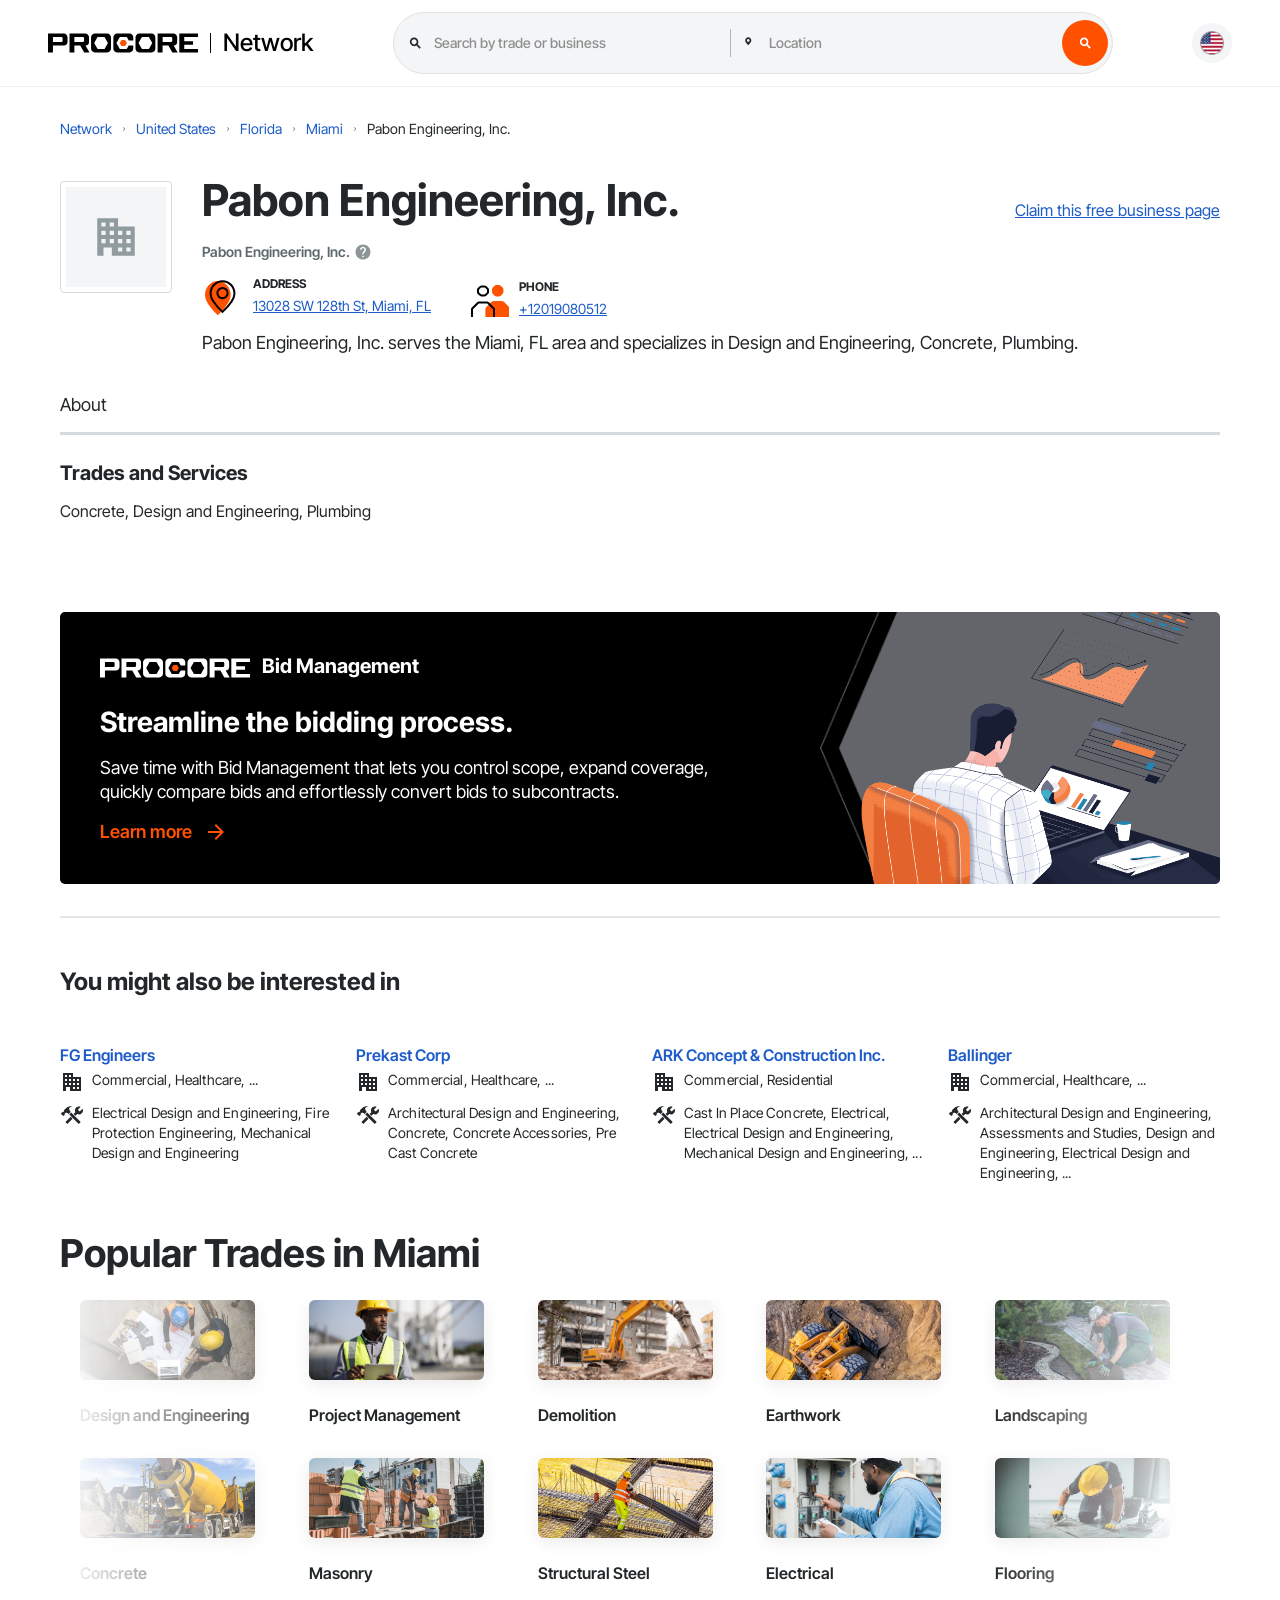
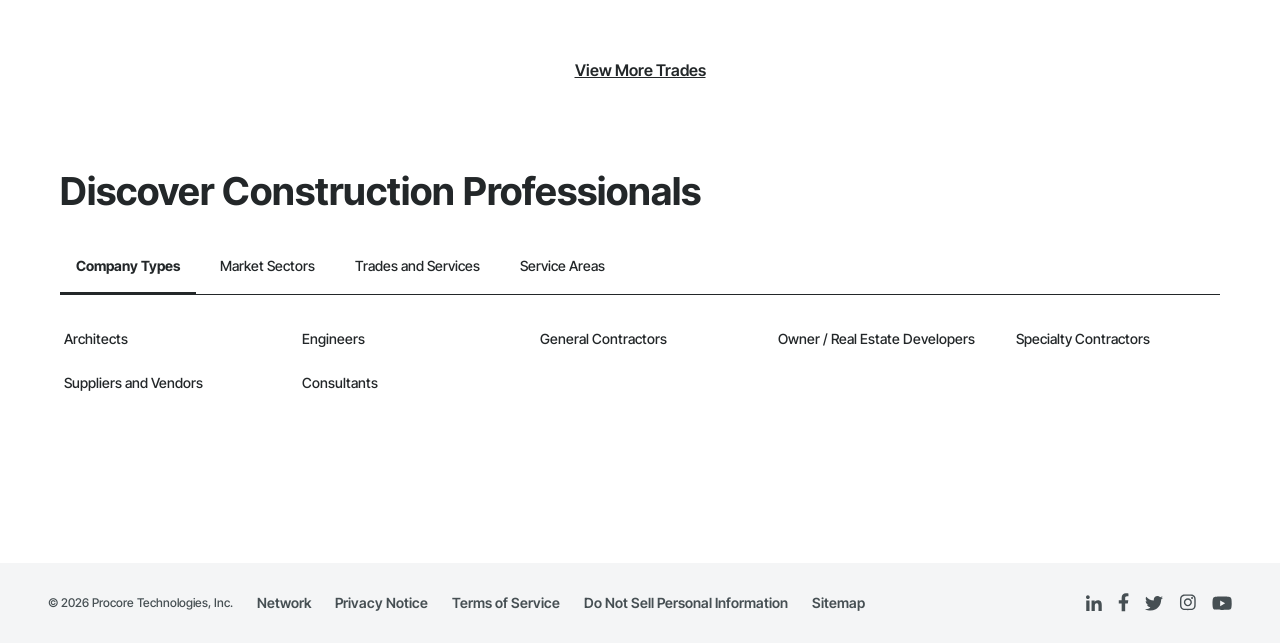
==== commit f69632f7: "Match Procore Network responsive layout and fix legal pages. Align breakpoints with live network.pro" ====
--- a/index.html
+++ b/index.html
@@ -2,7 +2,7 @@
 <html lang="en">
 <head>
   <meta charset="UTF-8" />
-  <meta name="viewport" content="width=device-width, initial-scale=1, minimum-scale=1" />
+  <meta name="viewport" content="width=device-width, initial-scale=1, viewport-fit=cover" />
   <meta http-equiv="Cache-Control" content="no-cache, no-store, must-revalidate" />
   <meta http-equiv="Pragma" content="no-cache" />
   <meta http-equiv="Expires" content="0" />
@@ -30,10 +30,17 @@
     }
 
     *, *::before, *::after { box-sizing: border-box; }
-    html { -webkit-font-smoothing: antialiased; -moz-osx-font-smoothing: grayscale; }
+    html {
+      -webkit-text-size-adjust: 100%;
+      -webkit-font-smoothing: antialiased;
+      -moz-osx-font-smoothing: grayscale;
+      overflow-x: hidden;
+    }
     body {
       margin: 0;
-      min-width: 320px;
+      min-width: 0;
+      width: 100%;
+      overflow-x: hidden;
       color: var(--text);
       font-family: "Inter Tight", sans-serif;
       font-size: 14px;
@@ -42,37 +49,44 @@
       background: var(--bg);
     }
     a { color: inherit; text-decoration: none; }
-    img { display: block; max-width: 100%; }
+    img { display: block; max-width: 100%; height: auto; }
     button, input { font: inherit; color: inherit; }
     ul, ol { list-style: none; margin: 0; padding: 0; }
     p { margin: 0; }
 
     /* ========== HEADER ========== */
     .site-header {
+      position: -webkit-sticky;
       position: sticky;
       top: 0;
       z-index: 100;
       background: var(--white);
       border-bottom: 1px solid var(--border-light);
-      padding: 0 48px;
+      padding: 0 24px;
     }
     .toolbar {
-      position: relative;
-      left: 50%;
-      transform: translateX(-50%);
-      display: flex;
-      flex-wrap: nowrap;
-      align-items: center;
+      display: -webkit-flex;
+      display: flex;
+      -webkit-flex-wrap: wrap;
+      flex-wrap: wrap;
+      -webkit-align-items: center;
+      align-items: center;
+      -webkit-justify-content: space-between;
       justify-content: space-between;
-      gap: 16px 24px;
+      gap: 12px 16px;
+      width: 100%;
       max-width: 1680px;
       min-height: 64px;
+      margin: 0 auto;
       padding: 12px 0;
       background: var(--white);
     }
     .brand {
-      display: flex;
-      align-items: center;
+      display: -webkit-flex;
+      display: flex;
+      -webkit-align-items: center;
+      align-items: center;
+      -webkit-flex-shrink: 0;
       flex-shrink: 0;
     }
     .brand-logo { width: 150px; height: 20px; margin-right: 12px; }
@@ -88,15 +102,18 @@
     }
 
     .search-wrap {
-      flex: 1 1 auto;
-      min-width: 220px;
+      -webkit-flex: 1 1 280px;
+      flex: 1 1 280px;
+      min-width: 0;
       max-width: 720px;
       margin: 0 auto;
     }
     .search-form {
-      display: flex;
-      align-items: center;
-      flex: 2;
+      display: -webkit-flex;
+      display: flex;
+      -webkit-align-items: center;
+      align-items: center;
+      width: 100%;
       padding: 2px 4px;
       background: var(--bg);
       border: 1px solid #e2e2e2;
@@ -104,17 +121,21 @@
       box-shadow: none;
     }
     .search-field {
-      display: flex;
-      align-items: center;
+      display: -webkit-flex;
+      display: flex;
+      -webkit-align-items: center;
+      align-items: center;
+      -webkit-flex: 1;
       flex: 1;
       min-width: 0;
       border: none;
     }
-    .search-field.trade { min-width: 265px; padding-left: 10px; }
-    .search-field.location { width: 100%; padding-left: 8px; }
-    .search-field svg { flex-shrink: 0; margin-right: 4px; }
+    .search-field.trade { min-width: 0; padding-left: 10px; }
+    .search-field.location { min-width: 0; padding-left: 8px; }
+    .search-field svg { -webkit-flex-shrink: 0; flex-shrink: 0; margin-right: 4px; }
     .search-field input {
       width: 100%;
+      min-width: 0;
       border: 0;
       outline: 0;
       background: transparent;
@@ -124,6 +145,9 @@
       overflow: hidden;
       white-space: nowrap;
       text-overflow: ellipsis;
+      -webkit-appearance: none;
+      appearance: none;
+      border-radius: 0;
     }
     .search-field input::placeholder { color: rgba(0,0,0,.42); }
     .search-divider {
@@ -131,12 +155,11 @@
       height: 28px;
       margin: 4px;
       background: var(--border);
+      -webkit-flex-shrink: 0;
       flex-shrink: 0;
       border: 0;
     }
     .search-submit {
-      position: relative;
-      left: 1px;
       width: 46px;
       height: 46px;
       padding: 10px;
@@ -145,37 +168,51 @@
       background: var(--orange);
       color: #fff;
       cursor: pointer;
-      display: grid;
-      place-items: center;
+      display: -webkit-flex;
+      display: flex;
+      -webkit-align-items: center;
+      align-items: center;
+      -webkit-justify-content: center;
+      justify-content: center;
+      -webkit-flex-shrink: 0;
       flex-shrink: 0;
     }
     .search-submit:hover { filter: brightness(0.95); }
 
     .header-actions {
-      display: flex;
+      display: -webkit-flex;
+      display: flex;
+      -webkit-align-items: center;
       align-items: center;
       gap: 8px;
+      -webkit-flex-shrink: 0;
       flex-shrink: 0;
-      margin-left: auto;
     }
     .locale-btn {
-      width: 48px;
-      height: 48px;
-      display: flex;
-      align-items: center;
+      width: 40px;
+      height: 40px;
+      display: -webkit-flex;
+      display: flex;
+      -webkit-align-items: center;
+      align-items: center;
+      -webkit-justify-content: center;
       justify-content: center;
       border-radius: 50%;
       background: var(--bg);
       cursor: pointer;
+      -webkit-flex-shrink: 0;
       flex-shrink: 0;
     }
     .locale-btn img { width: 24px; height: 24px; }
     .btn {
+      display: -webkit-inline-flex;
       display: inline-flex;
-      align-items: center;
+      -webkit-align-items: center;
+      align-items: center;
+      -webkit-justify-content: center;
       justify-content: center;
       height: 40px;
-      padding: 0 20px;
+      padding: 0 16px;
       border-radius: 4px;
       font-size: 14px;
       font-weight: 700;
@@ -200,12 +237,13 @@
     .main-wrap {
       background: var(--white);
       width: 100%;
+      overflow-x: hidden;
     }
     .container {
       width: 100%;
       max-width: 1680px;
       margin: 0 auto;
-      padding: 32px 60px 80px;
+      padding: 24px 24px 64px;
     }
 
     /* Breadcrumbs */
@@ -360,6 +398,7 @@
 
     /* Sticky About nav */
     .profile-nav-wrap {
+      position: -webkit-sticky;
       position: sticky;
       top: 80px;
       z-index: 1;
@@ -492,7 +531,7 @@
     .similar-grid {
       display: grid;
       column-gap: 24px;
-      grid-template-columns: repeat(auto-fill, minmax(23%, auto));
+      grid-template-columns: repeat(4, minmax(0, 1fr));
       margin-top: 16px;
     }
     .similar-card {
@@ -502,7 +541,7 @@
       padding-left: 0;
       padding-right: 0;
       margin-top: 32px;
-      min-width: 240px;
+      min-width: 0;
       cursor: pointer;
       color: inherit;
       overflow: hidden;
@@ -548,17 +587,19 @@
     .trades-grid {
       display: grid;
       grid-gap: 24px;
-      grid-template-columns: repeat(5, minmax(190px, 320px));
+      grid-template-columns: repeat(5, minmax(0, 1fr));
     }
     .trade-card {
-      width: 300px;
+      width: 100%;
       max-width: 100%;
       display: flex;
       align-items: start;
       flex-direction: column;
+      min-width: 0;
     }
     .trade-card img {
       width: 175px !important;
+      max-width: 100%;
       height: 80px !important;
       object-fit: cover;
       border-radius: 6px;
@@ -650,26 +691,42 @@
 
     /* Footer */
     .site-footer {
-      position: relative;
-      left: 50%;
-      transform: translateX(-50%);
-      display: flex;
+      display: -webkit-flex;
+      display: flex;
+      -webkit-justify-content: space-between;
       justify-content: space-between;
-      align-items: center;
+      -webkit-align-items: center;
+      align-items: center;
+      -webkit-flex-wrap: wrap;
       flex-wrap: wrap;
       gap: 16px;
       max-width: 1680px;
       width: 100%;
-      padding: 24px 48px;
+      margin: 0 auto;
+      padding: 24px;
       color: var(--footer);
       background: var(--bg);
     }
+    .footer-cluster {
+      display: -webkit-flex;
+      display: flex;
+      -webkit-flex-wrap: wrap;
+      flex-wrap: wrap;
+      -webkit-align-items: center;
+      align-items: center;
+      gap: 16px 24px;
+      min-width: 0;
+    }
     .footer-links {
-      display: flex;
+      display: -webkit-flex;
+      display: flex;
+      -webkit-flex-wrap: wrap;
       flex-wrap: wrap;
-      align-items: center;
-      gap: 24px;
+      -webkit-align-items: center;
+      align-items: center;
+      gap: 16px 24px;
       margin-top: 0;
+      min-width: 0;
     }
     .footer-copy {
       font-size: 12px;
@@ -680,138 +737,250 @@
       font-size: 14px;
       font-weight: 600;
     }
-    .footer-links a:hover { text-decoration: underline; }
+    .footer-links a:hover { color: var(--orange); }
     .socials {
-      display: flex;
-      align-items: center;
+      display: -webkit-flex;
+      display: flex;
+      -webkit-align-items: center;
+      align-items: center;
+      -webkit-flex-wrap: wrap;
+      flex-wrap: wrap;
+      gap: 16px;
     }
     .socials a {
-      display: flex;
-      align-items: center;
+      display: -webkit-flex;
+      display: flex;
+      -webkit-align-items: center;
+      align-items: center;
+      -webkit-justify-content: center;
       justify-content: center;
-      margin-right: 24px;
+      margin-right: 0;
       fill: #464f53;
       color: #464f53;
     }
     .socials a:hover {
-      fill: var(--text);
-      color: var(--text);
-    }
-    .socials a:last-child { margin-right: 0; }
-
-    /* ========== RESPONSIVE ========== */
-    @media (max-width: 1261px) {
-      .ad-image { top: -7.4%; }
-    }
+      fill: var(--orange);
+      color: var(--orange);
+    }
+
+    /* ========== RESPONSIVE — matched to live network.procore.com ========== */
+    @media (min-width: 1200px) {
+      .site-header { padding: 0 48px; }
+      .container { padding: 32px 60px 80px; }
+      .site-footer { padding: 24px 48px; }
+      .toolbar { -webkit-flex-wrap: nowrap; flex-wrap: nowrap; gap: 12px 48px; }
+      .search-wrap { -webkit-flex: 1 1 auto; flex: 1 1 auto; }
+    }
+
+    /* Header search drops to full-width row (live ~1250) */
+    @media (max-width: 1249px) {
+      .toolbar { gap: 12px 8px; }
+      .search-wrap {
+        -webkit-order: 3;
+        order: 3;
+        -webkit-flex: 1 1 100%;
+        flex: 1 1 100%;
+        max-width: none;
+        width: 100%;
+        margin: 0 auto;
+      }
+    }
+
+    @media (max-width: 1430px) {
+      .trades-grid {
+        display: grid;
+        grid-template-columns: repeat(5, minmax(190px, 320px));
+        grid-auto-flow: row;
+        grid-template-rows: auto auto;
+        gap: 24px;
+        padding: 0 20px;
+        overflow-x: scroll;
+        overflow-y: hidden;
+        -webkit-overflow-scrolling: touch;
+        scrollbar-width: none;
+        -webkit-mask-image: linear-gradient(90deg, rgba(255,255,255,0) 0%, #fff 20%, #fff 80%, rgba(255,255,255,0) 100%);
+        mask-image: linear-gradient(90deg, rgba(255,255,255,0) 0%, #fff 20%, #fff 80%, rgba(255,255,255,0) 100%);
+      }
+      .trades-grid::-webkit-scrollbar { display: none; }
+      .trade-card {
+        width: 175px;
+        min-width: 175px;
+      }
+      .trade-card img {
+        width: 175px !important;
+        height: 80px !important;
+        object-fit: cover;
+      }
+    }
+
     @media (max-width: 1199px) {
-      .container { padding-left: 36px; padding-right: 36px; }
-      .ad-image { top: -6%; width: 360px; }
-    }
-    @media (max-width: 1100px) {
-      .trades-grid { grid-template-columns: repeat(3, minmax(160px, 1fr)); }
-    }
+      .container { padding: 24px 36px 64px; }
+      .site-footer {
+        -webkit-flex-direction: column;
+        flex-direction: column;
+        -webkit-align-items: flex-start;
+        align-items: flex-start;
+        padding: 24px 16px;
+      }
+      .footer-cluster {
+        margin-bottom: 0;
+      }
+      .socials { margin-top: 8px; }
+      .socials a:hover { fill: var(--orange); color: var(--orange); }
+      .footer-links a:hover { color: var(--orange); }
+    }
+
     @media (max-width: 1089px) {
-      .ad-content { max-width: 50%; }
-      .ad-image { top: 0.5%; }
-    }
-    @media (max-width: 1041px) {
-      .ad-banner { padding: 36px 0 36px 40px; }
-      .ad-image { top: -2%; }
-    }
+      .ad-content { max-width: 55%; }
+      .ad-image { top: 0; }
+    }
+
+    /* Bid banner mobile (live ~910) */
+    @media (max-width: 909px) {
+      .ad-banner {
+        padding: 28px 20px 28px 40px;
+        background-image: none;
+        min-height: 0;
+      }
+      .ad-content { max-width: 100%; }
+      .ad-image,
+      .ad-logo-full { display: none; }
+      .ad-logo-small { display: block; margin-right: 12px; }
+      .ad-top { -webkit-align-items: flex-start; align-items: flex-start; }
+      .ad-title { font-size: 22px; line-height: 30px; margin-top: 12px; }
+      .ad-body { font-size: 16px; line-height: 22px; }
+    }
+
+    /* Profile + similar scroll (live ~960) */
     @media (max-width: 959px) {
-      .similar-grid {
-        display: flex;
-        flex-wrap: nowrap;
-        overflow-x: auto;
-        scrollbar-width: none;
-      }
-      .similar-grid::-webkit-scrollbar { display: none; }
-      .similar-card { margin-right: 24px; }
-      .meta-row {
-        margin-top: 24px;
-        align-items: flex-start;
-        margin-bottom: 24px;
+      .profile-header { padding-top: 24px; }
+      .profile-top {
+        -webkit-flex-direction: column;
         flex-direction: column;
-        gap: 8px;
-      }
-      .title-row {
-        margin-top: 24px;
-        flex-direction: column;
-        align-items: flex-start;
-      }
-      .profile-top { flex-direction: column; }
-      .avatar-wrap { margin-right: 0; }
+      }
+      .avatar-wrap { margin: 0 0 12px; }
       .avatar {
         width: 80px;
         height: 80px;
         min-width: 80px;
         min-height: 80px;
       }
+      .title-row {
+        -webkit-flex-direction: column;
+        flex-direction: column;
+        -webkit-align-items: flex-start;
+        align-items: flex-start;
+        margin-top: 8px;
+      }
       h1 {
         font-size: 28px;
         line-height: 36px;
         margin-bottom: 0;
-      }
-      .about-section h2 {
-        font-size: 18px;
-        line-height: 24px;
-      }
-      .trades-grid {
-        display: flex;
-        overflow-x: auto;
-        padding: 0 20px;
-        mask-image: linear-gradient(90deg, rgba(255,255,255,0) 0%, #fff 20%, #fff 80%, rgba(255,255,255,0) 100%);
-        scrollbar-width: none;
-      }
-      .trades-grid::-webkit-scrollbar { display: none; }
-      .trade-card { min-width: 190px; width: 220px; }
-      .view-more-wrap { display: none; }
-    }
-    @media (max-width: 909px) {
-      .ad-banner {
-        padding-right: 40px;
-        background-image: none;
-      }
-      .ad-content { max-width: 100%; }
-      .ad-image, .ad-logo-full { display: none; }
-      .ad-logo-small { display: block; }
-      .ad-top { align-items: flex-start; }
-    }
-    @media (max-width: 1100px) {
-      .toolbar { flex-wrap: wrap; }
-      .search-wrap {
-        order: 3;
-        flex: 1 1 100%;
-        max-width: none;
-        margin: 0;
-      }
-      .header-actions { margin-left: 0; }
-    }
-    @media (max-width: 800px) {
-      .site-header { padding: 0 24px; }
-      .toolbar { gap: 12px 8px; }
-      .search-field.location, .search-divider { display: none; }
-      .network-link { border-left: none; padding-left: 0; font-size: 18px; }
-      .brand { flex-direction: column; align-items: flex-start; gap: 4px; }
-      .brand-logo { margin-right: 0; }
-      .btn { height: 36px; padding: 0 14px; font-size: 13px; }
-      .container { padding: 24px 16px 64px; }
-      .site-footer {
-        padding: 24px 16px;
-        align-items: flex-start;
-        flex-direction: column;
-      }
-      .footer-links {
-        margin-top: 24px;
-        align-items: flex-start;
+        word-break: break-word;
+      }
+      .meta-row {
+        -webkit-flex-direction: column;
         flex-direction: column;
         gap: 12px;
-      }
-      .profile-nav-wrap { top: 147px; }
-      .trades-section h2, .discover h2 {
-        font-size: 1.6rem;
-        line-height: 2rem;
-      }
+        margin: 16px 0;
+      }
+      .about-blurb { font-size: 16px; line-height: 24px; }
+      .about-section h2 { font-size: 18px; line-height: 24px; }
+      .profile-nav-wrap {
+        position: -webkit-sticky;
+        position: sticky;
+        top: 72px;
+      }
+      .similar { padding-top: 32px; }
+      .similar h3 { font-size: 20px; line-height: 28px; }
+      .similar-grid {
+        display: -webkit-flex;
+        display: flex;
+        -webkit-flex-wrap: nowrap;
+        flex-wrap: nowrap;
+        overflow-x: scroll;
+        -webkit-overflow-scrolling: touch;
+        gap: 24px;
+        padding-bottom: 8px;
+        scrollbar-width: none;
+        -ms-overflow-style: none;
+      }
+      .similar-grid::-webkit-scrollbar { display: none; }
+      .similar-card {
+        min-width: 240px;
+        max-width: 280px;
+        -webkit-flex: 0 0 auto;
+        flex: 0 0 auto;
+        margin-top: 16px;
+        margin-right: 0;
+      }
+      .trades-section h2,
+      .discover h2 {
+        font-size: 24px;
+        line-height: 32px;
+      }
+      .view-more-wrap { display: none; }
+      .type-list {
+        grid-template-columns: repeat(auto-fill, minmax(140px, 1fr));
+      }
+    }
+
+    @media (max-width: 767px) {
+      .site-header { padding: 0 24px; }
+    }
+
+    @media (max-width: 599px) {
+      .site-header { padding: 0 12px; }
+      .container { padding: 16px 12px 48px; }
+      .search-field.location,
+      .search-divider,
+      .search-submit { display: none; }
+      .search-form {
+        display: block;
+        padding: 2px 8px;
+      }
+      .search-field.trade {
+        width: 100%;
+        padding-left: 8px;
+      }
+      .search-field input { font-size: 16px; }
+      .locale-btn { width: 40px; height: 40px; }
+      .breadcrumbs { font-size: 12px; row-gap: 4px; }
+      .crumb-sep { margin: 0 4px; }
+      .breadcrumbs .current { white-space: normal; }
+      .claim-link span { font-size: 14px !important; }
+      .tabs { -webkit-overflow-scrolling: touch; }
+      .tab { padding: 10px 12px; min-height: 44px; }
+      .footer-cluster {
+        -webkit-flex-direction: column;
+        flex-direction: column;
+        -webkit-align-items: flex-start;
+        align-items: flex-start;
+        gap: 16px;
+      }
+      .footer-links {
+        -webkit-flex-direction: column;
+        flex-direction: column;
+        -webkit-align-items: flex-start;
+        align-items: flex-start;
+        gap: 16px;
+      }
+    }
+
+    @media (max-width: 434px) {
+      .brand {
+        -webkit-flex-direction: column;
+        flex-direction: column;
+        -webkit-align-items: flex-start;
+        align-items: flex-start;
+        gap: 4px;
+      }
+      .brand-logo { margin-right: 0; }
+      .network-link {
+        border-left: none;
+        padding-left: 0;
+      }
+      h1 { font-size: 24px; line-height: 30px; }
     }
   </style>
 </head>
@@ -819,10 +988,10 @@
   <header class="site-header">
     <div class="toolbar">
       <div class="brand">
-        <a href="#" aria-label="Procore logo">
+        <a href="index.html" aria-label="Procore logo">
           <img class="brand-logo" src="assets/procore_logo.svg" alt="Procore logo" width="150" height="20" />
         </a>
-        <a class="network-link" href="#">Network</a>
+        <a class="network-link" href="index.html">Network</a>
       </div>
 
       <div class="search-wrap">
@@ -831,7 +1000,7 @@
             <svg width="14" height="14" viewBox="0 0 24 24" fill="currentColor" aria-hidden="true">
               <path fill-rule="evenodd" clip-rule="evenodd" d="M16.5728 14.1341C17.3376 12.9483 17.7831 11.526 17.7831 9.99805C17.7831 5.85591 14.5126 2.49805 10.4781 2.49805C6.44366 2.49805 3.1731 5.85591 3.1731 9.99805C3.1731 14.1402 6.44366 17.498 10.4781 17.498C11.9664 17.498 13.3517 17.0406 14.5066 16.2554L19.8186 21.7091L21.8847 19.5878L16.5728 14.1341ZM10.4781 14.498C12.8988 14.498 14.8611 12.4833 14.8611 9.99805C14.8611 7.51277 12.8988 5.49805 10.4781 5.49805C8.05744 5.49805 6.0951 7.51277 6.0951 9.99805C6.0951 12.4833 8.05744 14.498 10.4781 14.498Z"></path>
             </svg>
-            <input id="search-network-id" type="text" placeholder="Search by trade or business" aria-label="search procore construction network" />
+            <input type="text" placeholder="Search by trade or business" aria-label="search procore construction network" />
           </div>
           <hr class="search-divider" />
           <div class="search-field location" aria-label="Search Location">
@@ -852,8 +1021,6 @@
         <div class="locale-btn" data-test-id="selected-locale-container">
           <img src="assets/us-flag.png" alt="Selected Locale Logo" width="24" height="24" />
         </div>
-        <a class="btn btn-signup" href="#">Sign Up</a>
-        <a class="btn btn-login" href="#">Log In</a>
       </div>
     </div>
   </header>
@@ -927,7 +1094,9 @@
                 </div>
                 <div class="meta-text">
                   <span class="meta-label">Phone</span>
-                  <p class="meta-value">+17862174996</p>
+                  <p class="meta-value">
+                    <a href="tel:+12019080512">+12019080512</a>
+                  </p>
                 </div>
               </div>
             </div>
@@ -1129,13 +1298,15 @@
 
   <footer>
     <div class="site-footer">
-      <div class="footer-links">
+      <div class="footer-cluster">
         <div class="footer-copy">© 2026 Procore Technologies, Inc.</div>
-        <a href="index.html">Network</a>
-        <a href="privacy.html">Privacy Notice</a>
-        <a href="terms.html">Terms of Service</a>
-        <a href="#">Do Not Sell Personal Information</a>
-        <a href="#">Sitemap</a>
+        <div class="footer-links">
+          <a href="index.html">Network</a>
+          <a href="privacy.html">Privacy Notice</a>
+          <a href="terms.html">Terms of Service</a>
+          <a href="#">Do Not Sell Personal Information</a>
+          <a href="#">Sitemap</a>
+        </div>
       </div>
       <div class="socials">
         <a href="#" aria-label="Linked In">
@@ -1184,11 +1355,12 @@
         return;
       }
       // Allow in-page anchors and local pages only
-      if (href.startsWith("#") || href.endsWith(".html") || !/^(https?:|\/\/|mailto:|tel:)/i.test(href)) {
+      if (href.startsWith("#") || href.startsWith("tel:") || href.endsWith(".html") || !/^(https?:|\/\/|mailto:)/i.test(href)) {
         return;
       }
       e.preventDefault();
     }, true);
   </script>
+
 </body>
 </html>
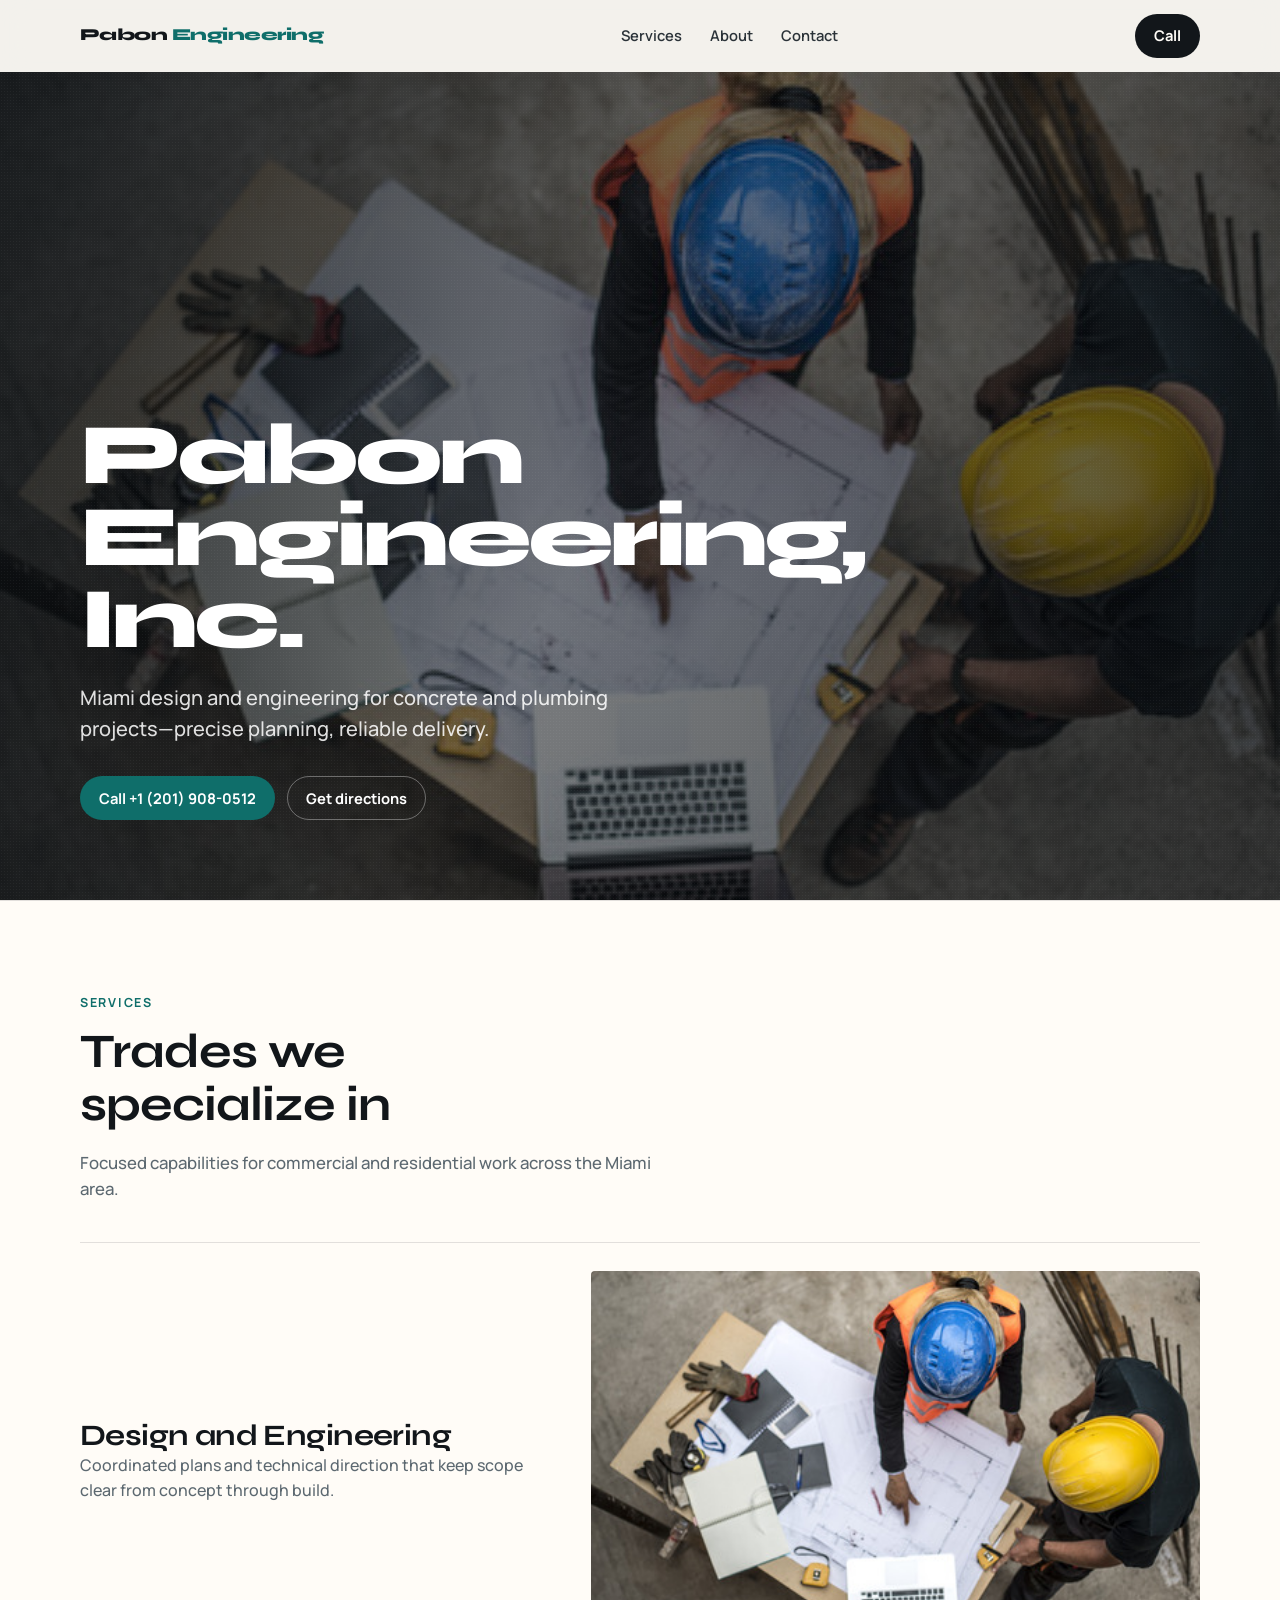
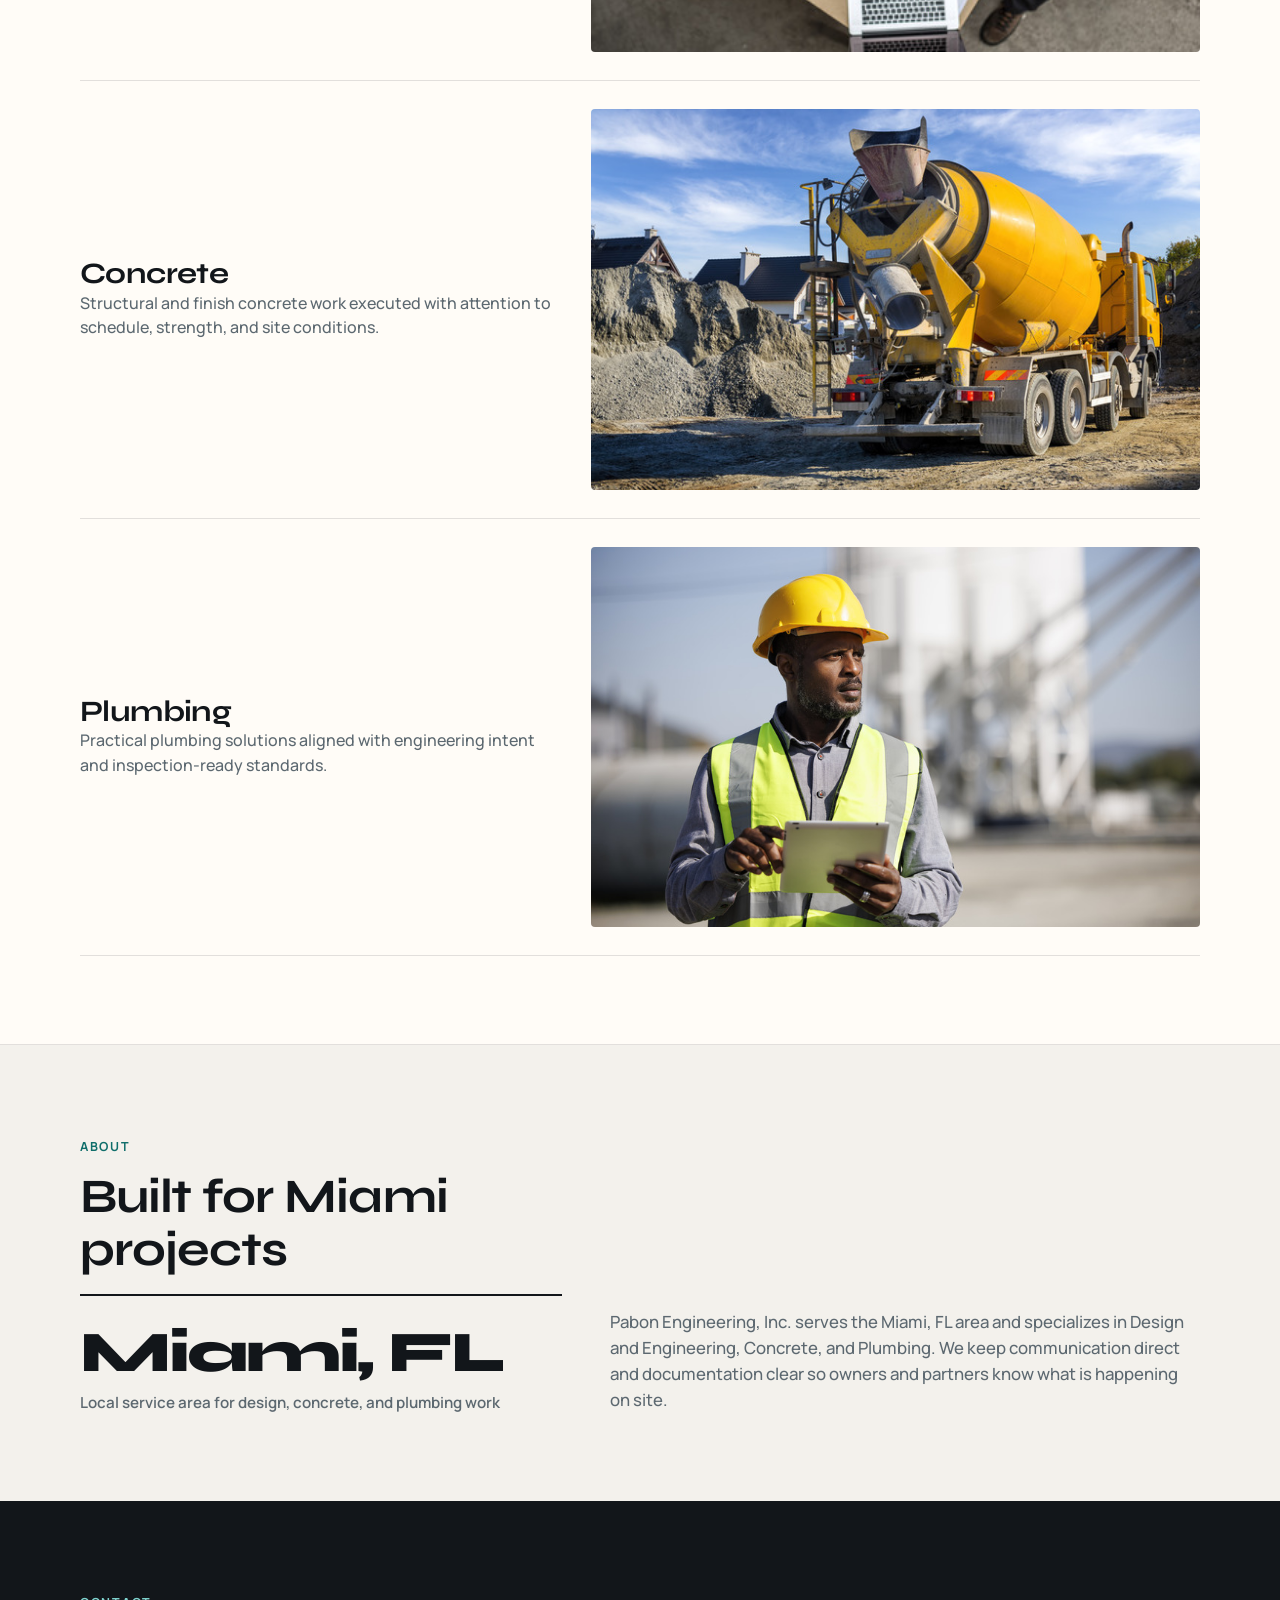
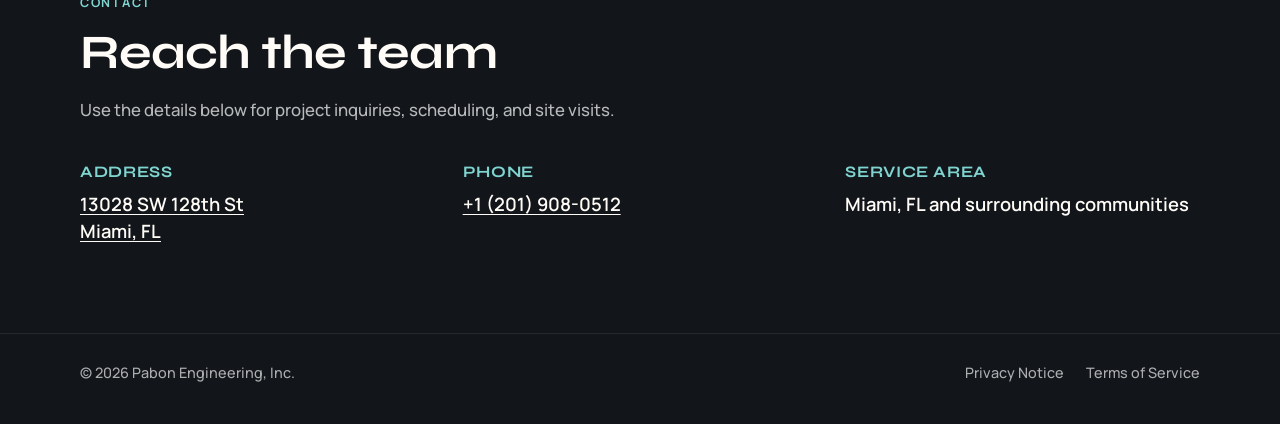
==== commit 26618fc0: "Replace Procore clone with original Pabon Engineering site. Ship a verification-ready business homep" ====
--- a/index.html
+++ b/index.html
@@ -3,1364 +3,588 @@
 <head>
   <meta charset="UTF-8" />
   <meta name="viewport" content="width=device-width, initial-scale=1, viewport-fit=cover" />
-  <meta http-equiv="Cache-Control" content="no-cache, no-store, must-revalidate" />
-  <meta http-equiv="Pragma" content="no-cache" />
-  <meta http-equiv="Expires" content="0" />
-  <title>Pabon Engineering, Inc. | Miami, FL | Procore</title>
-  <meta name="description" content="Pabon Engineering, Inc. is a construction company based in Miami, FL and specializes in Design and Engineering, Concrete, Plumbing" />
+  <title>Pabon Engineering, Inc. | Design & Engineering in Miami, FL</title>
+  <meta name="description" content="Pabon Engineering, Inc. serves Miami, FL with Design and Engineering, Concrete, and Plumbing. Call +1 (201) 908-0512." />
+  <meta name="robots" content="index, follow" />
+  <link rel="canonical" href="https://pabonengineering.com/" />
+  <meta property="og:type" content="website" />
+  <meta property="og:title" content="Pabon Engineering, Inc. | Miami, FL" />
+  <meta property="og:description" content="Design and Engineering, Concrete, and Plumbing serving the Miami, FL area." />
+  <meta property="og:locale" content="en_US" />
   <link rel="icon" href="assets/favicon.ico" />
   <link rel="preconnect" href="https://fonts.googleapis.com" />
   <link rel="preconnect" href="https://fonts.gstatic.com" crossorigin />
-  <link href="https://fonts.googleapis.com/css2?family=Inter+Tight:wght@400;500;600;700&display=swap" rel="stylesheet" />
+  <link href="https://fonts.googleapis.com/css2?family=Manrope:wght@400;500;600;700&family=Syne:wght@600;700;800&display=swap" rel="stylesheet" />
+  <script type="application/ld+json">
+  {
+    "@context": "https://schema.org",
+    "@type": "LocalBusiness",
+    "name": "Pabon Engineering, Inc.",
+    "description": "Construction and engineering company specializing in Design and Engineering, Concrete, and Plumbing in Miami, FL.",
+    "url": "https://pabonengineering.com/",
+    "telephone": "+12019080512",
+    "address": {
+      "@type": "PostalAddress",
+      "streetAddress": "13028 SW 128th St",
+      "addressLocality": "Miami",
+      "addressRegion": "FL",
+      "addressCountry": "US"
+    },
+    "areaServed": {
+      "@type": "City",
+      "name": "Miami"
+    },
+    "knowsAbout": ["Design and Engineering", "Concrete", "Plumbing"]
+  }
+  </script>
   <style>
     :root {
-      --text: #232729;
-      --muted: #6a767c;
-      --muted-2: hsl(200, 8%, 40%);
-      --border: #acb5b9;
-      --border-light: #eef0f1;
-      --border-nav: #d6dadc;
-      --bg: #f4f5f6;
-      --white: #ffffff;
-      --orange: #ff5100;
-      --blue: #2066df;
-      --link-blue: #1d5cc9;
-      --claim: hsl(218, 75%, 45%);
-      --footer: #464f53;
+      --ink: #12161a;
+      --ink-soft: #2a3238;
+      --muted: #5c6870;
+      --paper: #f3f1ec;
+      --paper-2: #e8e4dc;
+      --white: #fffcf7;
+      --teal: #0f6e6a;
+      --teal-deep: #0a4f4c;
+      --teal-glow: rgba(15, 110, 106, 0.18);
+      --line: rgba(18, 22, 26, 0.12);
+      --hero-overlay: linear-gradient(115deg, rgba(10, 14, 18, 0.88) 0%, rgba(10, 14, 18, 0.55) 48%, rgba(10, 14, 18, 0.72) 100%);
+      --header-h: 72px;
     }
 
     *, *::before, *::after { box-sizing: border-box; }
     html {
       -webkit-text-size-adjust: 100%;
-      -webkit-font-smoothing: antialiased;
-      -moz-osx-font-smoothing: grayscale;
-      overflow-x: hidden;
+      scroll-behavior: smooth;
+      scroll-padding-top: calc(var(--header-h) + 12px);
     }
     body {
       margin: 0;
-      min-width: 0;
-      width: 100%;
+      color: var(--ink);
+      background: var(--paper);
+      font-family: "Manrope", sans-serif;
+      font-size: 16px;
+      font-weight: 500;
+      line-height: 1.55;
       overflow-x: hidden;
-      color: var(--text);
-      font-family: "Inter Tight", sans-serif;
-      font-size: 14px;
-      font-weight: 600;
-      line-height: 2rem;
-      background: var(--bg);
-    }
+      -webkit-font-smoothing: antialiased;
+    }
+    img { display: block; max-width: 100%; height: auto; }
     a { color: inherit; text-decoration: none; }
-    img { display: block; max-width: 100%; height: auto; }
-    button, input { font: inherit; color: inherit; }
-    ul, ol { list-style: none; margin: 0; padding: 0; }
     p { margin: 0; }
-
-    /* ========== HEADER ========== */
+    h1, h2, h3 { margin: 0; font-family: "Syne", sans-serif; font-weight: 700; letter-spacing: -0.02em; line-height: 1.1; }
+
     .site-header {
       position: -webkit-sticky;
       position: sticky;
       top: 0;
-      z-index: 100;
-      background: var(--white);
-      border-bottom: 1px solid var(--border-light);
-      padding: 0 24px;
-    }
-    .toolbar {
-      display: -webkit-flex;
-      display: flex;
-      -webkit-flex-wrap: wrap;
-      flex-wrap: wrap;
-      -webkit-align-items: center;
+      z-index: 50;
+      height: var(--header-h);
+      display: flex;
       align-items: center;
-      -webkit-justify-content: space-between;
+      background: rgba(243, 241, 236, 0.78);
+      -webkit-backdrop-filter: blur(14px);
+      backdrop-filter: blur(14px);
+      border-bottom: 1px solid transparent;
+      transition: border-color 0.3s ease, background 0.3s ease;
+    }
+    .site-header.is-scrolled {
+      border-bottom-color: var(--line);
+      background: rgba(243, 241, 236, 0.92);
+    }
+    .header-inner {
+      width: min(1120px, calc(100% - 40px));
+      margin: 0 auto;
+      display: flex;
+      align-items: center;
       justify-content: space-between;
-      gap: 12px 16px;
-      width: 100%;
-      max-width: 1680px;
-      min-height: 64px;
-      margin: 0 auto;
-      padding: 12px 0;
-      background: var(--white);
-    }
-    .brand {
-      display: -webkit-flex;
-      display: flex;
-      -webkit-align-items: center;
+      gap: 20px;
+    }
+    .wordmark {
+      font-family: "Syne", sans-serif;
+      font-weight: 800;
+      font-size: 1.05rem;
+      letter-spacing: -0.03em;
+      color: var(--ink);
+    }
+    .wordmark span { color: var(--teal); }
+    .nav {
+      display: flex;
       align-items: center;
-      -webkit-flex-shrink: 0;
-      flex-shrink: 0;
-    }
-    .brand-logo { width: 150px; height: 20px; margin-right: 12px; }
-    .network-link {
-      color: #000;
-      height: 20px;
-      font-size: 24px;
-      font-weight: 500;
-      line-height: 0.8;
-      border-left: 1px solid #000;
-      padding-left: 12px;
-      text-decoration: none;
-    }
-
-    .search-wrap {
-      -webkit-flex: 1 1 280px;
-      flex: 1 1 280px;
-      min-width: 0;
-      max-width: 720px;
-      margin: 0 auto;
-    }
-    .search-form {
-      display: -webkit-flex;
-      display: flex;
-      -webkit-align-items: center;
-      align-items: center;
-      width: 100%;
-      padding: 2px 4px;
-      background: var(--bg);
-      border: 1px solid #e2e2e2;
-      border-radius: 40px;
-      box-shadow: none;
-    }
-    .search-field {
-      display: -webkit-flex;
-      display: flex;
-      -webkit-align-items: center;
-      align-items: center;
-      -webkit-flex: 1;
-      flex: 1;
-      min-width: 0;
-      border: none;
-    }
-    .search-field.trade { min-width: 0; padding-left: 10px; }
-    .search-field.location { min-width: 0; padding-left: 8px; }
-    .search-field svg { -webkit-flex-shrink: 0; flex-shrink: 0; margin-right: 4px; }
-    .search-field input {
-      width: 100%;
-      min-width: 0;
-      border: 0;
-      outline: 0;
-      background: transparent;
-      padding: 12px 8px;
-      font-weight: 500;
-      font-size: 14px;
-      overflow: hidden;
-      white-space: nowrap;
-      text-overflow: ellipsis;
-      -webkit-appearance: none;
-      appearance: none;
-      border-radius: 0;
-    }
-    .search-field input::placeholder { color: rgba(0,0,0,.42); }
-    .search-divider {
-      width: 1px;
-      height: 28px;
-      margin: 4px;
-      background: var(--border);
-      -webkit-flex-shrink: 0;
-      flex-shrink: 0;
-      border: 0;
-    }
-    .search-submit {
-      width: 46px;
-      height: 46px;
-      padding: 10px;
-      border: 0;
-      border-radius: 40px;
-      background: var(--orange);
-      color: #fff;
-      cursor: pointer;
-      display: -webkit-flex;
-      display: flex;
-      -webkit-align-items: center;
-      align-items: center;
-      -webkit-justify-content: center;
-      justify-content: center;
-      -webkit-flex-shrink: 0;
-      flex-shrink: 0;
-    }
-    .search-submit:hover { filter: brightness(0.95); }
-
-    .header-actions {
-      display: -webkit-flex;
-      display: flex;
-      -webkit-align-items: center;
-      align-items: center;
-      gap: 8px;
-      -webkit-flex-shrink: 0;
-      flex-shrink: 0;
-    }
-    .locale-btn {
-      width: 40px;
-      height: 40px;
-      display: -webkit-flex;
-      display: flex;
-      -webkit-align-items: center;
-      align-items: center;
-      -webkit-justify-content: center;
-      justify-content: center;
-      border-radius: 50%;
-      background: var(--bg);
-      cursor: pointer;
-      -webkit-flex-shrink: 0;
-      flex-shrink: 0;
-    }
-    .locale-btn img { width: 24px; height: 24px; }
+      gap: 28px;
+    }
+    .nav a {
+      font-size: 0.92rem;
+      font-weight: 600;
+      color: var(--ink-soft);
+      transition: color 0.2s ease;
+    }
+    .nav a:hover { color: var(--teal); }
     .btn {
-      display: -webkit-inline-flex;
       display: inline-flex;
-      -webkit-align-items: center;
-      align-items: center;
-      -webkit-justify-content: center;
-      justify-content: center;
-      height: 40px;
-      padding: 0 16px;
-      border-radius: 4px;
-      font-size: 14px;
-      font-weight: 700;
-      line-height: 1.25;
-      white-space: nowrap;
-      border: 0;
-      cursor: pointer;
-      text-decoration: none;
-    }
-    .btn-signup {
-      background: var(--orange);
-      color: #fff;
-    }
-    .btn-signup:hover { filter: brightness(0.95); color: #fff; }
-    .btn-login {
-      background: var(--bg);
-      color: var(--text);
-    }
-    .btn-login:hover { background: #e8ebed; }
-
-    /* ========== MAIN ========== */
-    .main-wrap {
-      background: var(--white);
-      width: 100%;
-      overflow-x: hidden;
-    }
-    .container {
-      width: 100%;
-      max-width: 1680px;
-      margin: 0 auto;
-      padding: 24px 24px 64px;
-    }
-
-    /* Breadcrumbs */
-    .breadcrumbs {
-      display: flex;
-      flex-wrap: wrap;
-      align-items: center;
-      margin: 0;
-      color: var(--muted);
-      font-weight: 400;
-      font-size: 14px;
-      line-height: 20px;
-      padding-right: 24px;
-    }
-    .breadcrumbs a {
-      color: #1d5cc9;
-      font-weight: 400;
-      text-decoration: none;
-    }
-    .breadcrumbs a:hover { text-decoration: underline; }
-    .breadcrumbs .current {
-      color: var(--text);
-      font-weight: 400;
-      white-space: nowrap;
-    }
-    .crumb-sep {
-      display: inline-flex;
-      margin: 0 8px;
-      align-items: center;
-      color: var(--muted);
-    }
-    .crumb-sep svg { width: 8px; height: 8px; }
-
-    /* Profile */
-    .profile-header {
-      padding: 37px 0 0;
-    }
-    .profile-top {
-      display: flex;
-      flex-direction: row;
-      align-items: flex-start;
-    }
-    .avatar-wrap {
-      border: 1px solid hsl(200, 8%, 85%);
-      height: fit-content;
-      margin: 5px 30px 5px 0;
-      padding: 5px;
-      border-radius: 4px;
-      flex-shrink: 0;
-    }
-    .avatar {
-      display: flex;
       align-items: center;
       justify-content: center;
-      width: 100px;
-      height: 100px;
-      min-width: 100px;
-      min-height: 100px;
-      background: var(--bg);
-      color: hsl(200, 8%, 60%);
-    }
-    .profile-main { width: 100%; min-width: 0; }
-
-    .title-row {
-      display: flex;
-      flex-direction: row;
-      flex-wrap: wrap;
-      justify-content: space-between;
-      align-items: baseline;
-      gap: 16px;
-    }
-    h1 {
-      margin: 0 0 12px;
-      font-size: 44px;
+      gap: 8px;
+      min-height: 44px;
+      padding: 0 18px;
+      border-radius: 999px;
       font-weight: 700;
-      line-height: 48px;
-      font-style: normal;
-    }
-    .legal-name {
-      display: flex;
-      align-items: center;
-      gap: 4px;
-      margin-top: 5px;
-      color: var(--muted-2);
-      font-size: 14px;
-      font-weight: 600;
-      line-height: 2rem;
-    }
-    .legal-name svg { width: 18px; height: 18px; opacity: .7; }
-    .claim-link {
-      color: var(--claim);
-      text-decoration: underline;
-      display: block;
-      outline: 0;
-    }
-    .claim-link:hover { color: #000; }
-    .claim-link span {
-      font-size: 16px !important;
-      font-weight: 400 !important;
-      line-height: 19px;
-      text-wrap: wrap;
-    }
-
-    .meta-row {
-      display: flex;
-      flex-wrap: wrap;
-      align-items: baseline;
-      gap: 40px;
-      margin: 0 12px 12px 0;
-    }
-    .meta-item {
-      display: flex;
-      gap: 10px;
-      align-items: flex-start;
-      margin-top: 8px;
-    }
-    .meta-icon {
-      display: flex;
-      align-items: center;
-      justify-content: center;
-      flex-shrink: 0;
-    }
-    .meta-text {
-      display: flex;
-      flex-direction: column;
-      gap: 4px;
-      flex: 1;
-    }
-    .meta-label {
-      font-size: 12px;
-      font-weight: 700;
-      line-height: 16px;
-      text-transform: uppercase;
-    }
-    .meta-value {
-      font-size: 14px !important;
-      font-weight: 400;
-      line-height: 20px;
-    }
-    .meta-value a {
-      color: hsl(218, 75%, 45%);
-      text-decoration: underline;
-    }
-    .meta-value a:hover { color: #000; cursor: pointer; }
-
-    .about-blurb {
-      margin-top: 10px;
-      font-size: 18px;
-      font-weight: 400;
-      line-height: 24px;
-    }
-
-    /* Sticky About nav */
-    .profile-nav-wrap {
-      position: -webkit-sticky;
-      position: sticky;
-      top: 80px;
-      z-index: 1;
-      background: var(--white);
-      margin-top: 24px;
-    }
-    .profile-nav {
-      display: flex;
-      gap: 24px;
-      width: 100%;
-      padding: 10px 0;
-      border-bottom: 3px solid var(--border-nav);
-      margin-bottom: 0;
-      justify-content: flex-start;
-    }
-    .profile-nav a {
-      font-size: 18px;
-      font-weight: 400;
-      white-space: nowrap;
-      cursor: pointer;
-      color: var(--muted);
-      padding-bottom: 4px;
-      border-bottom: 2px solid transparent;
-      margin-bottom: -3px;
-    }
-    .profile-nav a.active {
-      color: var(--text);
-      font-weight: 400;
-    }
-
-    /* About / Trades */
-    .about-section {
-      padding: 24px 0 17px;
-    }
-    .about-section h2 {
-      margin: 0 0 12px;
-      font-size: 20px;
-      font-weight: 700;
-      line-height: 28px;
-      color: var(--text);
-    }
-    .about-section p {
-      font-size: 16px;
-      font-weight: 400;
-      line-height: 24px;
-      white-space: pre-line;
-      margin-bottom: 24px;
-    }
-
-    /* Bid Management ad */
-    .ad-banner {
-      position: relative;
-      display: flex;
-      justify-content: space-between;
-      margin-top: 48px;
-      padding: 40px;
-      border-radius: 5px;
+      font-size: 0.92rem;
+      border: 1px solid transparent;
+      transition: transform 0.2s ease, background 0.2s ease, color 0.2s ease, border-color 0.2s ease;
+    }
+    .btn:hover { transform: translateY(-1px); }
+    .btn-primary {
+      background: var(--teal);
       color: #fff;
-      background-color: #000;
-      background-image: url("assets/ad-bg.png");
-      background-repeat: no-repeat;
-      background-position: 100% center;
-      background-size: 400px 350px;
-      overflow: hidden;
-      min-height: 240px;
-    }
-    .ad-content { position: relative; z-index: 1; max-width: 60%; }
-    .ad-top {
-      display: flex;
-      flex-wrap: wrap;
-      align-items: center;
-      gap: 0;
-    }
-    .ad-logo-link { margin-right: 12px; }
-    .ad-logo-full { width: 150px; height: 20px; }
-    .ad-logo-small { display: none; width: 25px; height: 24px; }
-    .ad-kicker {
-      font-size: 20px;
-      font-weight: 700;
-      line-height: 28px;
-      padding-bottom: 4px;
-    }
-    .ad-title {
-      margin-top: 20px;
-      font-size: 28px;
-      font-weight: 700;
-      line-height: 36px;
-    }
-    .ad-body {
-      margin: 16px 0;
-      font-size: 18px;
-      font-weight: 400;
-      line-height: 24px;
-    }
-    .ad-cta {
-      color: var(--orange);
-      width: fit-content;
-      display: flex;
-      column-gap: 12px;
-      align-items: center;
-      transition: all 300ms ease;
-      font-size: 18px;
-      font-weight: 600;
-      line-height: 24px;
-    }
-    .ad-cta:hover { filter: brightness(1.1); }
-    .ad-cta svg { fill: currentColor; }
-    .ad-image {
-      position: absolute;
-      top: -16.1%;
-      right: -0.02%;
-      width: 362.52px;
-      height: auto;
-      pointer-events: none;
-    }
-
-    /* Similar */
-    .similar {
-      margin-top: 32px;
-      margin-bottom: 32px;
-      border-top: 2px solid #e3e6e8;
-      padding-top: 48px;
-    }
-    .similar h3 {
-      margin: 0 0 8px;
-      font-size: 24px;
-      font-weight: 700;
-      line-height: 32px;
-    }
-    .similar-grid {
-      display: grid;
-      column-gap: 24px;
-      grid-template-columns: repeat(4, minmax(0, 1fr));
-      margin-top: 16px;
-    }
-    .similar-card {
-      display: flex;
-      flex-direction: column;
-      align-content: flex-start;
-      padding-left: 0;
-      padding-right: 0;
-      margin-top: 32px;
-      min-width: 0;
-      cursor: pointer;
-      color: inherit;
-      overflow: hidden;
-    }
-    .similar-card:hover h4 { text-decoration: underline; }
-    .similar-card h4 {
-      margin: 0;
-      color: var(--link-blue);
-      font-size: 16px;
-      font-weight: 600;
-      line-height: 19px;
-    }
-    .similar-row {
-      display: flex;
-      align-items: flex-start;
-      margin-top: 5px;
-    }
-    .similar-row + .similar-row { margin-top: 4px; }
-    .similar-icon {
-      margin-right: 8px;
-      color: hsl(200, 8%, 15%);
-      flex-shrink: 0;
-    }
-    .similar-row span {
-      font-size: 14px;
-      font-weight: 400;
-      letter-spacing: 0.15px;
-      line-height: 20px;
-      color: hsl(200, 8%, 15%);
-    }
-
-    /* Popular Trades */
-    .trades-section {
-      margin-top: 48px;
-      margin-bottom: 80px;
-    }
-    .trades-section h2 {
-      margin: 0 0 24px;
-      font-size: 2.4rem;
-      font-weight: 700;
-      line-height: 2.8rem;
-    }
-    .trades-grid {
-      display: grid;
-      grid-gap: 24px;
-      grid-template-columns: repeat(5, minmax(0, 1fr));
-    }
-    .trade-card {
-      width: 100%;
-      max-width: 100%;
-      display: flex;
-      align-items: start;
-      flex-direction: column;
-      min-width: 0;
-    }
-    .trade-card img {
-      width: 175px !important;
-      max-width: 100%;
-      height: 80px !important;
-      object-fit: cover;
-      border-radius: 6px;
-      filter: drop-shadow(0 4px 8px rgba(0,0,0,.08));
-    }
-    .trade-card h3 {
-      margin: 0;
-      padding-top: 16px;
-      font-size: 16px;
-      font-weight: 600;
-      line-height: 2.4rem;
-    }
-    .view-more-wrap {
-      text-align: center;
-      padding-top: 34px;
-      grid-column: 1 / -1;
-      width: 100%;
-    }
-    .view-more-wrap a {
-      text-decoration: underline;
-      font-size: 16px;
-      font-weight: 600;
-      line-height: 2.4rem;
-      color: var(--text);
-    }
-    .view-more-wrap a:hover { color: var(--link-blue); }
-
-    /* Discover */
-    .discover {
-      margin-bottom: 80px;
-    }
-    .discover h2 {
-      margin: 0 0 24px;
-      font-size: 2.4rem;
-      font-weight: 700;
-      line-height: 2.8rem;
-    }
-    .tabs-wrap { margin-top: 24px; }
-    .tabs {
-      display: flex;
-      overflow-x: auto;
-      border-bottom: 1px solid var(--text);
-      scrollbar-width: none;
-    }
-    .tabs::-webkit-scrollbar { display: none; }
-    .tab {
-      position: relative;
-      padding: 12px 16px;
-      min-height: 48px;
-      margin-right: 8px;
+    }
+    .btn-primary:hover { background: var(--teal-deep); }
+    .btn-ghost {
+      background: transparent;
+      color: #fff;
+      border-color: rgba(255,255,255,0.35);
+    }
+    .btn-ghost:hover {
+      background: rgba(255,255,255,0.1);
+      border-color: rgba(255,255,255,0.6);
+    }
+    .btn-header { background: var(--ink); color: var(--white); }
+    .btn-header:hover { background: var(--teal); }
+    .nav-toggle {
+      display: none;
+      width: 44px;
+      height: 44px;
       border: 0;
       background: transparent;
+      padding: 0;
       cursor: pointer;
-      color: var(--text);
-      font-family: "Inter Tight", sans-serif;
-      font-size: 14px;
-      font-weight: 500;
-      font-style: normal;
-      text-transform: none;
-      white-space: nowrap;
-    }
-    .tab.active { font-weight: 700; }
-    .tab.active::after {
+    }
+    .nav-toggle span {
+      display: block;
+      width: 20px;
+      height: 2px;
+      margin: 5px auto;
+      background: var(--ink);
+    }
+
+    .hero {
+      position: relative;
+      min-height: calc(100svh - var(--header-h));
+      min-height: calc(100vh - var(--header-h));
+      display: flex;
+      align-items: flex-end;
+      color: #fff;
+      overflow: hidden;
+      isolation: isolate;
+    }
+    .hero-media {
+      position: absolute;
+      inset: 0;
+      z-index: -2;
+      background:
+        url("assets/trades/design.jpg") center / cover no-repeat;
+      transform: scale(1.04);
+      animation: heroZoom 18s ease-out forwards;
+    }
+    .hero-media::after {
       content: "";
       position: absolute;
-      left: 0;
-      right: 0;
-      bottom: 0;
-      height: 2px;
-      background: var(--text);
-    }
-    .tab-panels { margin-top: 24px; }
-    .tab-panel { display: none; }
-    .tab-panel.active { display: block; }
-    .type-list {
+      inset: 0;
+      background: var(--hero-overlay);
+      z-index: -1;
+    }
+    .hero-grain {
+      position: absolute;
+      inset: 0;
+      z-index: -1;
+      opacity: 0.18;
+      pointer-events: none;
+      background-image: radial-gradient(rgba(255,255,255,0.25) 0.5px, transparent 0.5px);
+      background-size: 3px 3px;
+    }
+    .hero-inner {
+      width: min(1120px, calc(100% - 40px));
+      margin: 0 auto;
+      padding: 72px 0 80px;
+      animation: riseIn 0.9s ease both;
+    }
+    .hero-brand {
+      font-family: "Syne", sans-serif;
+      font-weight: 800;
+      font-size: clamp(2.6rem, 8vw, 5.4rem);
+      letter-spacing: -0.045em;
+      line-height: 0.95;
+      max-width: 11ch;
+      margin-bottom: 22px;
+    }
+    .hero-lead {
+      max-width: 34rem;
+      font-size: clamp(1.05rem, 2.2vw, 1.25rem);
+      font-weight: 500;
+      color: rgba(255,255,255,0.86);
+      margin-bottom: 32px;
+    }
+    .hero-actions {
+      display: flex;
+      flex-wrap: wrap;
       gap: 12px;
+    }
+
+    .section {
+      width: min(1120px, calc(100% - 40px));
+      margin: 0 auto;
+      padding: 88px 0;
+    }
+    .section-label {
+      display: inline-block;
+      margin-bottom: 14px;
+      font-size: 0.78rem;
+      font-weight: 700;
+      letter-spacing: 0.14em;
+      text-transform: uppercase;
+      color: var(--teal);
+    }
+    .section-title {
+      font-size: clamp(2rem, 4vw, 3rem);
+      margin-bottom: 18px;
+      max-width: 14ch;
+    }
+    .section-intro {
+      max-width: 36rem;
+      color: var(--muted);
+      font-size: 1.05rem;
+      margin-bottom: 40px;
+    }
+
+    .services {
+      background: var(--white);
+      border-block: 1px solid var(--line);
+    }
+    .service-list { display: grid; gap: 0; }
+    .service-row {
       display: grid;
-      padding: 4px;
+      grid-template-columns: minmax(0, 1.1fr) minmax(0, 1.4fr);
+      gap: 32px;
+      align-items: center;
+      padding: 28px 0;
+      border-top: 1px solid var(--line);
+      transition: background 0.25s ease, padding 0.25s ease;
+    }
+    .service-row:last-child { border-bottom: 1px solid var(--line); }
+    .service-row:hover {
+      background: var(--teal-glow);
+      padding-left: 12px;
+      padding-right: 12px;
+    }
+    .service-row h3 {
+      font-size: clamp(1.4rem, 2.5vw, 1.85rem);
+    }
+    .service-row p { color: var(--muted); }
+    .service-visual {
+      border-radius: 4px;
+      overflow: hidden;
+      aspect-ratio: 16 / 10;
+      background: var(--paper-2);
+    }
+    .service-visual img {
+      width: 100%;
+      height: 100%;
+      object-fit: cover;
+      transition: transform 0.5s ease;
+    }
+    .service-row:hover .service-visual img { transform: scale(1.04); }
+
+    .about {
+      display: grid;
+      grid-template-columns: minmax(0, 0.9fr) minmax(0, 1.1fr);
+      gap: 48px;
+      align-items: end;
+    }
+    .about-stat {
+      padding: 28px 0 0;
+      border-top: 2px solid var(--ink);
+      font-family: "Syne", sans-serif;
+      font-size: clamp(2.4rem, 5vw, 3.6rem);
+      font-weight: 800;
+      letter-spacing: -0.04em;
+      line-height: 1;
+    }
+    .about-stat small {
+      display: block;
+      margin-top: 10px;
+      font-family: "Manrope", sans-serif;
+      font-size: 0.95rem;
+      font-weight: 600;
+      letter-spacing: 0;
+      color: var(--muted);
+      line-height: 1.4;
+    }
+
+    .contact {
+      background: var(--ink);
+      color: var(--white);
+    }
+    .contact .section-label { color: #7fd4cf; }
+    .contact .section-intro { color: rgba(255,255,255,0.7); }
+    .contact-grid {
+      display: grid;
+      grid-template-columns: repeat(3, minmax(0, 1fr));
+      gap: 28px;
+      margin-top: 12px;
+    }
+    .contact-item h3 {
+      font-size: 1rem;
+      margin-bottom: 10px;
+      color: #7fd4cf;
+      letter-spacing: 0.04em;
+      text-transform: uppercase;
+      font-weight: 700;
+    }
+    .contact-item a,
+    .contact-item p {
+      font-size: 1.15rem;
+      font-weight: 600;
+      line-height: 1.45;
+    }
+    .contact-item a {
+      text-decoration: underline;
+      text-underline-offset: 3px;
+      transition: color 0.2s ease;
+    }
+    .contact-item a:hover { color: #7fd4cf; }
+
+    .site-footer {
+      background: var(--ink);
+      color: rgba(255,255,255,0.65);
+      border-top: 1px solid rgba(255,255,255,0.08);
+      padding: 28px 0 40px;
+    }
+    .footer-inner {
+      width: min(1120px, calc(100% - 40px));
+      margin: 0 auto;
+      display: flex;
+      flex-wrap: wrap;
+      gap: 16px 28px;
+      align-items: center;
       justify-content: space-between;
-      grid-template-columns: repeat(auto-fill, minmax(200px, auto));
-    }
-    .type-list a {
-      color: var(--text);
-      font-size: 14px;
-      font-weight: 500;
-      line-height: 2rem;
-    }
-    .type-list a:hover { text-decoration: underline; }
-
-    /* Footer */
-    .site-footer {
-      display: -webkit-flex;
-      display: flex;
-      -webkit-justify-content: space-between;
-      justify-content: space-between;
-      -webkit-align-items: center;
-      align-items: center;
-      -webkit-flex-wrap: wrap;
+      font-size: 0.9rem;
+    }
+    .footer-links {
+      display: flex;
       flex-wrap: wrap;
-      gap: 16px;
-      max-width: 1680px;
-      width: 100%;
-      margin: 0 auto;
-      padding: 24px;
-      color: var(--footer);
-      background: var(--bg);
-    }
-    .footer-cluster {
-      display: -webkit-flex;
-      display: flex;
-      -webkit-flex-wrap: wrap;
-      flex-wrap: wrap;
-      -webkit-align-items: center;
-      align-items: center;
-      gap: 16px 24px;
-      min-width: 0;
-    }
-    .footer-links {
-      display: -webkit-flex;
-      display: flex;
-      -webkit-flex-wrap: wrap;
-      flex-wrap: wrap;
-      -webkit-align-items: center;
-      align-items: center;
-      gap: 16px 24px;
-      margin-top: 0;
-      min-width: 0;
-    }
-    .footer-copy {
-      font-size: 12px;
-      font-weight: 500;
-      line-height: 12px;
-    }
-    .footer-links a {
-      font-size: 14px;
-      font-weight: 600;
-    }
-    .footer-links a:hover { color: var(--orange); }
-    .socials {
-      display: -webkit-flex;
-      display: flex;
-      -webkit-align-items: center;
-      align-items: center;
-      -webkit-flex-wrap: wrap;
-      flex-wrap: wrap;
-      gap: 16px;
-    }
-    .socials a {
-      display: -webkit-flex;
-      display: flex;
-      -webkit-align-items: center;
-      align-items: center;
-      -webkit-justify-content: center;
-      justify-content: center;
-      margin-right: 0;
-      fill: #464f53;
-      color: #464f53;
-    }
-    .socials a:hover {
-      fill: var(--orange);
-      color: var(--orange);
-    }
-
-    /* ========== RESPONSIVE — matched to live network.procore.com ========== */
-    @media (min-width: 1200px) {
-      .site-header { padding: 0 48px; }
-      .container { padding: 32px 60px 80px; }
-      .site-footer { padding: 24px 48px; }
-      .toolbar { -webkit-flex-wrap: nowrap; flex-wrap: nowrap; gap: 12px 48px; }
-      .search-wrap { -webkit-flex: 1 1 auto; flex: 1 1 auto; }
-    }
-
-    /* Header search drops to full-width row (live ~1250) */
-    @media (max-width: 1249px) {
-      .toolbar { gap: 12px 8px; }
-      .search-wrap {
-        -webkit-order: 3;
-        order: 3;
-        -webkit-flex: 1 1 100%;
-        flex: 1 1 100%;
-        max-width: none;
-        width: 100%;
-        margin: 0 auto;
-      }
-    }
-
-    @media (max-width: 1430px) {
-      .trades-grid {
-        display: grid;
-        grid-template-columns: repeat(5, minmax(190px, 320px));
-        grid-auto-flow: row;
-        grid-template-rows: auto auto;
-        gap: 24px;
-        padding: 0 20px;
-        overflow-x: scroll;
-        overflow-y: hidden;
-        -webkit-overflow-scrolling: touch;
-        scrollbar-width: none;
-        -webkit-mask-image: linear-gradient(90deg, rgba(255,255,255,0) 0%, #fff 20%, #fff 80%, rgba(255,255,255,0) 100%);
-        mask-image: linear-gradient(90deg, rgba(255,255,255,0) 0%, #fff 20%, #fff 80%, rgba(255,255,255,0) 100%);
-      }
-      .trades-grid::-webkit-scrollbar { display: none; }
-      .trade-card {
-        width: 175px;
-        min-width: 175px;
-      }
-      .trade-card img {
-        width: 175px !important;
-        height: 80px !important;
-        object-fit: cover;
-      }
-    }
-
-    @media (max-width: 1199px) {
-      .container { padding: 24px 36px 64px; }
-      .site-footer {
-        -webkit-flex-direction: column;
+      gap: 16px 22px;
+    }
+    .footer-links a:hover { color: #fff; }
+
+    @keyframes riseIn {
+      from { opacity: 0; transform: translateY(22px); }
+      to { opacity: 1; transform: translateY(0); }
+    }
+    @keyframes heroZoom {
+      from { transform: scale(1.08); }
+      to { transform: scale(1); }
+    }
+
+    @media (max-width: 860px) {
+      .nav { display: none; }
+      .nav.is-open {
+        display: flex;
+        position: absolute;
+        top: var(--header-h);
+        left: 0;
+        right: 0;
         flex-direction: column;
-        -webkit-align-items: flex-start;
+        align-items: stretch;
+        gap: 0;
+        padding: 12px 20px 20px;
+        background: var(--paper);
+        border-bottom: 1px solid var(--line);
+      }
+      .nav.is-open a {
+        padding: 14px 0;
+        border-bottom: 1px solid var(--line);
+      }
+      .nav-toggle { display: block; }
+      .btn-header { display: none; }
+      .service-row,
+      .about,
+      .contact-grid {
+        grid-template-columns: 1fr;
+        gap: 18px;
+      }
+      .service-row { padding: 24px 0; }
+      .section { padding: 64px 0; }
+      .hero-inner { padding: 56px 0 64px; }
+    }
+
+    @media (max-width: 520px) {
+      .header-inner,
+      .hero-inner,
+      .section,
+      .footer-inner { width: calc(100% - 28px); }
+      .hero-actions { width: 100%; }
+      .hero-actions .btn { width: 100%; }
+      .footer-inner {
+        flex-direction: column;
         align-items: flex-start;
-        padding: 24px 16px;
-      }
-      .footer-cluster {
-        margin-bottom: 0;
-      }
-      .socials { margin-top: 8px; }
-      .socials a:hover { fill: var(--orange); color: var(--orange); }
-      .footer-links a:hover { color: var(--orange); }
-    }
-
-    @media (max-width: 1089px) {
-      .ad-content { max-width: 55%; }
-      .ad-image { top: 0; }
-    }
-
-    /* Bid banner mobile (live ~910) */
-    @media (max-width: 909px) {
-      .ad-banner {
-        padding: 28px 20px 28px 40px;
-        background-image: none;
-        min-height: 0;
-      }
-      .ad-content { max-width: 100%; }
-      .ad-image,
-      .ad-logo-full { display: none; }
-      .ad-logo-small { display: block; margin-right: 12px; }
-      .ad-top { -webkit-align-items: flex-start; align-items: flex-start; }
-      .ad-title { font-size: 22px; line-height: 30px; margin-top: 12px; }
-      .ad-body { font-size: 16px; line-height: 22px; }
-    }
-
-    /* Profile + similar scroll (live ~960) */
-    @media (max-width: 959px) {
-      .profile-header { padding-top: 24px; }
-      .profile-top {
-        -webkit-flex-direction: column;
-        flex-direction: column;
-      }
-      .avatar-wrap { margin: 0 0 12px; }
-      .avatar {
-        width: 80px;
-        height: 80px;
-        min-width: 80px;
-        min-height: 80px;
-      }
-      .title-row {
-        -webkit-flex-direction: column;
-        flex-direction: column;
-        -webkit-align-items: flex-start;
-        align-items: flex-start;
-        margin-top: 8px;
-      }
-      h1 {
-        font-size: 28px;
-        line-height: 36px;
-        margin-bottom: 0;
-        word-break: break-word;
-      }
-      .meta-row {
-        -webkit-flex-direction: column;
-        flex-direction: column;
-        gap: 12px;
-        margin: 16px 0;
-      }
-      .about-blurb { font-size: 16px; line-height: 24px; }
-      .about-section h2 { font-size: 18px; line-height: 24px; }
-      .profile-nav-wrap {
-        position: -webkit-sticky;
-        position: sticky;
-        top: 72px;
-      }
-      .similar { padding-top: 32px; }
-      .similar h3 { font-size: 20px; line-height: 28px; }
-      .similar-grid {
-        display: -webkit-flex;
-        display: flex;
-        -webkit-flex-wrap: nowrap;
-        flex-wrap: nowrap;
-        overflow-x: scroll;
-        -webkit-overflow-scrolling: touch;
-        gap: 24px;
-        padding-bottom: 8px;
-        scrollbar-width: none;
-        -ms-overflow-style: none;
-      }
-      .similar-grid::-webkit-scrollbar { display: none; }
-      .similar-card {
-        min-width: 240px;
-        max-width: 280px;
-        -webkit-flex: 0 0 auto;
-        flex: 0 0 auto;
-        margin-top: 16px;
-        margin-right: 0;
-      }
-      .trades-section h2,
-      .discover h2 {
-        font-size: 24px;
-        line-height: 32px;
-      }
-      .view-more-wrap { display: none; }
-      .type-list {
-        grid-template-columns: repeat(auto-fill, minmax(140px, 1fr));
-      }
-    }
-
-    @media (max-width: 767px) {
-      .site-header { padding: 0 24px; }
-    }
-
-    @media (max-width: 599px) {
-      .site-header { padding: 0 12px; }
-      .container { padding: 16px 12px 48px; }
-      .search-field.location,
-      .search-divider,
-      .search-submit { display: none; }
-      .search-form {
-        display: block;
-        padding: 2px 8px;
-      }
-      .search-field.trade {
-        width: 100%;
-        padding-left: 8px;
-      }
-      .search-field input { font-size: 16px; }
-      .locale-btn { width: 40px; height: 40px; }
-      .breadcrumbs { font-size: 12px; row-gap: 4px; }
-      .crumb-sep { margin: 0 4px; }
-      .breadcrumbs .current { white-space: normal; }
-      .claim-link span { font-size: 14px !important; }
-      .tabs { -webkit-overflow-scrolling: touch; }
-      .tab { padding: 10px 12px; min-height: 44px; }
-      .footer-cluster {
-        -webkit-flex-direction: column;
-        flex-direction: column;
-        -webkit-align-items: flex-start;
-        align-items: flex-start;
-        gap: 16px;
-      }
-      .footer-links {
-        -webkit-flex-direction: column;
-        flex-direction: column;
-        -webkit-align-items: flex-start;
-        align-items: flex-start;
-        gap: 16px;
-      }
-    }
-
-    @media (max-width: 434px) {
-      .brand {
-        -webkit-flex-direction: column;
-        flex-direction: column;
-        -webkit-align-items: flex-start;
-        align-items: flex-start;
-        gap: 4px;
-      }
-      .brand-logo { margin-right: 0; }
-      .network-link {
-        border-left: none;
-        padding-left: 0;
-      }
-      h1 { font-size: 24px; line-height: 30px; }
+      }
+    }
+
+    @media (prefers-reduced-motion: reduce) {
+      *, *::before, *::after {
+        animation: none !important;
+        transition: none !important;
+      }
     }
   </style>
 </head>
 <body>
-  <header class="site-header">
-    <div class="toolbar">
-      <div class="brand">
-        <a href="index.html" aria-label="Procore logo">
-          <img class="brand-logo" src="assets/procore_logo.svg" alt="Procore logo" width="150" height="20" />
-        </a>
-        <a class="network-link" href="index.html">Network</a>
-      </div>
-
-      <div class="search-wrap">
-        <form class="search-form" role="search" aria-label="search form" action="#" onsubmit="return false;">
-          <div class="search-field trade" aria-label="Search Trade or Sector">
-            <svg width="14" height="14" viewBox="0 0 24 24" fill="currentColor" aria-hidden="true">
-              <path fill-rule="evenodd" clip-rule="evenodd" d="M16.5728 14.1341C17.3376 12.9483 17.7831 11.526 17.7831 9.99805C17.7831 5.85591 14.5126 2.49805 10.4781 2.49805C6.44366 2.49805 3.1731 5.85591 3.1731 9.99805C3.1731 14.1402 6.44366 17.498 10.4781 17.498C11.9664 17.498 13.3517 17.0406 14.5066 16.2554L19.8186 21.7091L21.8847 19.5878L16.5728 14.1341ZM10.4781 14.498C12.8988 14.498 14.8611 12.4833 14.8611 9.99805C14.8611 7.51277 12.8988 5.49805 10.4781 5.49805C8.05744 5.49805 6.0951 7.51277 6.0951 9.99805C6.0951 12.4833 8.05744 14.498 10.4781 14.498Z"></path>
-            </svg>
-            <input type="text" placeholder="Search by trade or business" aria-label="search procore construction network" />
-          </div>
-          <hr class="search-divider" />
-          <div class="search-field location" aria-label="Search Location">
-            <svg width="14" height="14" viewBox="0 0 24 24" fill="none" aria-hidden="true">
-              <path fill-rule="evenodd" clip-rule="evenodd" d="M14.25 7.77273C14.25 4.72234 11.8997 2.25 9 2.25C6.10025 2.25 3.75 4.72234 3.75 7.77273C3.75 9.80571 5.5 12.4652 9 15.75C12.5 12.4652 14.25 9.80571 14.25 7.77273ZM9 9.75C10.2426 9.75 11.25 8.74264 11.25 7.5C11.25 6.25736 10.2426 5.25 9 5.25C7.75736 5.25 6.75 6.25736 6.75 7.5C6.75 8.74264 7.75736 9.75 9 9.75Z" fill="#232729"></path>
-            </svg>
-            <input type="text" placeholder="Location" aria-label="Search Location" />
-          </div>
-          <button class="search-submit" type="submit" aria-label="search button">
-            <svg width="14" height="14" viewBox="0 0 24 24" fill="currentColor" aria-hidden="true">
-              <path fill-rule="evenodd" clip-rule="evenodd" d="M16.5728 14.1341C17.3376 12.9483 17.7831 11.526 17.7831 9.99805C17.7831 5.85591 14.5126 2.49805 10.4781 2.49805C6.44366 2.49805 3.1731 5.85591 3.1731 9.99805C3.1731 14.1402 6.44366 17.498 10.4781 17.498C11.9664 17.498 13.3517 17.0406 14.5066 16.2554L19.8186 21.7091L21.8847 19.5878L16.5728 14.1341ZM10.4781 14.498C12.8988 14.498 14.8611 12.4833 14.8611 9.99805C14.8611 7.51277 12.8988 5.49805 10.4781 5.49805C8.05744 5.49805 6.0951 7.51277 6.0951 9.99805C6.0951 12.4833 8.05744 14.498 10.4781 14.498Z"></path>
-            </svg>
-          </button>
-        </form>
-      </div>
-
-      <div class="header-actions">
-        <div class="locale-btn" data-test-id="selected-locale-container">
-          <img src="assets/us-flag.png" alt="Selected Locale Logo" width="24" height="24" />
+  <header class="site-header" id="siteHeader">
+    <div class="header-inner">
+      <a class="wordmark" href="index.html">Pabon <span>Engineering</span></a>
+      <nav class="nav" id="siteNav" aria-label="Primary">
+        <a href="#services">Services</a>
+        <a href="#about">About</a>
+        <a href="#contact">Contact</a>
+      </nav>
+      <a class="btn btn-header" href="tel:+12019080512">Call</a>
+      <button class="nav-toggle" type="button" id="navToggle" aria-label="Open menu" aria-expanded="false">
+        <span></span><span></span><span></span>
+      </button>
+    </div>
+  </header>
+
+  <main>
+    <section class="hero" aria-label="Introduction">
+      <div class="hero-media" role="img" aria-label="Engineering plans and construction work"></div>
+      <div class="hero-grain" aria-hidden="true"></div>
+      <div class="hero-inner">
+        <h1 class="hero-brand">Pabon Engineering, Inc.</h1>
+        <p class="hero-lead">Miami design and engineering for concrete and plumbing projects—precise planning, reliable delivery.</p>
+        <div class="hero-actions">
+          <a class="btn btn-primary" href="tel:+12019080512">Call +1 (201) 908-0512</a>
+          <a class="btn btn-ghost" href="https://maps.google.com/?q=13028+SW+128th+St,+Miami,+FL" target="_blank" rel="noopener noreferrer">Get directions</a>
         </div>
       </div>
-    </div>
-  </header>
-
-  <main class="main-wrap" role="main">
-    <div class="container">
-      <nav aria-label="breadcrumb">
-        <ol class="breadcrumbs">
-          <li><a href="#">Network</a></li>
-          <li class="crumb-sep" aria-hidden="true"><svg viewBox="0 0 24 24" fill="currentColor"><path d="M9.29 6.71c-.39.39-.39 1.02 0 1.41L13.17 12l-3.88 3.88c-.39.39-.39 1.02 0 1.41.39.39 1.02.39 1.41 0l4.59-4.59c.39-.39.39-1.02 0-1.41L10.7 6.7c-.38-.38-1.02-.38-1.41.01"></path></svg></li>
-          <li><a href="#">United States</a></li>
-          <li class="crumb-sep" aria-hidden="true"><svg viewBox="0 0 24 24" fill="currentColor"><path d="M9.29 6.71c-.39.39-.39 1.02 0 1.41L13.17 12l-3.88 3.88c-.39.39-.39 1.02 0 1.41.39.39 1.02.39 1.41 0l4.59-4.59c.39-.39.39-1.02 0-1.41L10.7 6.7c-.38-.38-1.02-.38-1.41.01"></path></svg></li>
-          <li><a href="#">Florida</a></li>
-          <li class="crumb-sep" aria-hidden="true"><svg viewBox="0 0 24 24" fill="currentColor"><path d="M9.29 6.71c-.39.39-.39 1.02 0 1.41L13.17 12l-3.88 3.88c-.39.39-.39 1.02 0 1.41.39.39 1.02.39 1.41 0l4.59-4.59c.39-.39.39-1.02 0-1.41L10.7 6.7c-.38-.38-1.02-.38-1.41.01"></path></svg></li>
-          <li><a href="#">Miami</a></li>
-          <li class="crumb-sep" aria-hidden="true"><svg viewBox="0 0 24 24" fill="currentColor"><path d="M9.29 6.71c-.39.39-.39 1.02 0 1.41L13.17 12l-3.88 3.88c-.39.39-.39 1.02 0 1.41.39.39 1.02.39 1.41 0l4.59-4.59c.39-.39.39-1.02 0-1.41L10.7 6.7c-.38-.38-1.02-.38-1.41.01"></path></svg></li>
-          <li class="current"><span>Pabon Engineering, Inc.</span></li>
-        </ol>
-      </nav>
-
-      <div class="profile-header">
-        <div class="profile-top">
-          <div class="avatar-wrap">
-            <div class="avatar" aria-hidden="true">
-              <svg width="50%" height="50%" viewBox="0 0 24 24" fill="currentColor">
-                <path fill-rule="evenodd" clip-rule="evenodd" d="M13 3H3V21H6V17H10V21H21V7H13V3ZM15 9H13V11H15V9ZM15 13H13V15H15V13ZM15 17H13V19H15V17ZM7 15H5V13H7V15ZM7 11H5V9H7V11ZM7 7H5V5H7V7ZM11 15H9V13H11V15ZM11 11H9V9H11V11ZM11 7H9V5H11V7ZM19 9H17V11H19V9ZM17 13H19V15H17V13ZM19 17H17V19H19V17Z"></path>
-              </svg>
+    </section>
+
+    <section class="services" id="services">
+      <div class="section">
+        <p class="section-label">Services</p>
+        <h2 class="section-title">Trades we specialize in</h2>
+        <p class="section-intro">Focused capabilities for commercial and residential work across the Miami area.</p>
+        <div class="service-list">
+          <article class="service-row">
+            <div>
+              <h3>Design and Engineering</h3>
+              <p>Coordinated plans and technical direction that keep scope clear from concept through build.</p>
             </div>
+            <div class="service-visual">
+              <img src="assets/trades/design.jpg" alt="Team reviewing engineering drawings" width="640" height="400" loading="lazy" />
+            </div>
+          </article>
+          <article class="service-row">
+            <div>
+              <h3>Concrete</h3>
+              <p>Structural and finish concrete work executed with attention to schedule, strength, and site conditions.</p>
+            </div>
+            <div class="service-visual">
+              <img src="assets/trades/concrete.jpg" alt="Concrete mixer on a job site" width="640" height="400" loading="lazy" />
+            </div>
+          </article>
+          <article class="service-row">
+            <div>
+              <h3>Plumbing</h3>
+              <p>Practical plumbing solutions aligned with engineering intent and inspection-ready standards.</p>
+            </div>
+            <div class="service-visual">
+              <img src="assets/trades/project-management.jpg" alt="Construction professional on site" width="640" height="400" loading="lazy" />
+            </div>
+          </article>
+        </div>
+      </div>
+    </section>
+
+    <section id="about">
+      <div class="section about">
+        <div>
+          <p class="section-label">About</p>
+          <h2 class="section-title">Built for Miami projects</h2>
+          <p class="about-stat">Miami, FL<small>Local service area for design, concrete, and plumbing work</small></p>
+        </div>
+        <div>
+          <p class="section-intro" style="margin-bottom:0">
+            Pabon Engineering, Inc. serves the Miami, FL area and specializes in Design and Engineering, Concrete, and Plumbing.
+            We keep communication direct and documentation clear so owners and partners know what is happening on site.
+          </p>
+        </div>
+      </div>
+    </section>
+
+    <section class="contact" id="contact">
+      <div class="section">
+        <p class="section-label">Contact</p>
+        <h2 class="section-title">Reach the team</h2>
+        <p class="section-intro">Use the details below for project inquiries, scheduling, and site visits.</p>
+        <div class="contact-grid">
+          <div class="contact-item">
+            <h3>Address</h3>
+            <a href="https://maps.google.com/?q=13028+SW+128th+St,+Miami,+FL" target="_blank" rel="noopener noreferrer">
+              13028 SW 128th St<br />Miami, FL
+            </a>
           </div>
-
-          <div class="profile-main">
-            <div class="title-row">
-              <div>
-                <h1>Pabon Engineering, Inc.</h1>
-                <p class="legal-name">
-                  Pabon Engineering, Inc.
-                  <svg viewBox="0 0 24 24" fill="currentColor" aria-hidden="true"><path d="M12 2C6.48 2 2 6.48 2 12s4.48 10 10 10 10-4.48 10-10S17.52 2 12 2m1 17h-2v-2h2zm2.07-7.75-.9.92C13.45 12.9 13 13.5 13 15h-2v-.5c0-1.1.45-2.1 1.17-2.83l1.24-1.26c.37-.36.59-.86.59-1.41 0-1.1-.9-2-2-2s-2 .9-2 2H8c0-2.21 1.79-4 4-4s4 1.79 4 4c0 .88-.36 1.68-.93 2.25"></path></svg>
-                </p>
-              </div>
-              <a class="claim-link" href="#">
-                <span>Claim this free business page</span>
-              </a>
-            </div>
-
-            <div class="meta-row">
-              <div class="meta-item">
-                <div class="meta-icon">
-                  <svg width="41" height="41" viewBox="0 0 41 41" fill="none" aria-hidden="true">
-                    <path fill-rule="evenodd" clip-rule="evenodd" d="M28.6501 18.9794C28.6501 11.1894 22.905 4.87549 15.8167 4.87549C8.72845 4.87549 2.9834 11.1894 2.9834 18.9794C2.9834 24.1713 7.26118 30.9631 15.8167 39.3518C24.3723 30.9631 28.6501 24.1713 28.6501 18.9794Z" fill="#FF5200"></path>
-                    <path fill-rule="evenodd" clip-rule="evenodd" d="M32.4582 17.7045C32.4582 10.7564 27.1048 5.125 20.4998 5.125C13.8949 5.125 8.5415 10.7564 8.5415 17.7045C8.5415 22.3352 12.5276 28.393 20.4998 35.875C28.4721 28.393 32.4582 22.3352 32.4582 17.7045ZM20.4998 22.2083C23.3303 22.2083 25.6248 19.9138 25.6248 17.0833C25.6248 14.2529 23.3303 11.9583 20.4998 11.9583C17.6694 11.9583 15.3748 14.2529 15.3748 17.0833C15.3748 19.9138 17.6694 22.2083 20.4998 22.2083Z" stroke="black" stroke-width="2"></path>
-                  </svg>
-                </div>
-                <div class="meta-text">
-                  <span class="meta-label">Address</span>
-                  <p class="meta-value">
-                    <a href="#">13028 SW 128th St, Miami, FL</a>
-                  </p>
-                </div>
-              </div>
-
-              <div class="meta-item">
-                <div class="meta-icon">
-                  <svg width="38" height="38" viewBox="0 0 38 38" fill="none" aria-hidden="true">
-                    <g clip-path="url(#clipPhone)">
-                      <path d="M30.623 21.878C31.4848 21.878 32.3115 22.2208 32.9209 22.8301L38.2021 28.1114C38.8115 28.7208 39.1542 29.5474 39.1543 30.4092V37.417C39.1543 37.9693 38.7066 38.417 38.1543 38.417H15.3721C14.8198 38.417 14.3721 37.9693 14.3721 37.417V30.4092C14.3722 29.5474 14.7149 28.7207 15.3242 28.1114L20.6055 22.8301L20.7227 22.7188C21.3187 22.1792 22.0955 21.8781 22.9033 21.878H30.623ZM28.0293 6.00003C28.6766 5.99708 29.2989 6.25152 29.7588 6.70706L31.6738 8.60452C32.1335 9.06022 32.3935 9.6799 32.3965 10.3272L32.4082 13.0215C32.4112 13.669 32.1569 14.2911 31.7012 14.751L29.8047 16.6651C29.349 17.1249 28.7294 17.3857 28.082 17.3887L25.3867 17.4004C24.7393 17.4033 24.1171 17.1491 23.6572 16.6934L21.7432 14.7969C21.2833 14.3412 21.0235 13.7207 21.0205 13.0733L21.0078 10.3789C21.0049 9.73155 21.2592 9.10933 21.7148 8.64944L23.6123 6.73538C24.068 6.27553 24.6875 6.01567 25.335 6.01272L28.0293 6.00003Z" fill="#FF5200"></path>
-                      <path d="M1 38.418V30.1651C1 29.8988 1.10623 29.6435 1.29514 29.4558L7.07889 23.7086C7.26624 23.5225 7.51963 23.418 7.78375 23.418H16.2163C16.4804 23.418 16.7338 23.5225 16.9211 23.7086L22.7049 29.4558C22.8938 29.6435 23 29.8988 23 30.1651V38.418" stroke="black" stroke-width="2"></path>
-                      <path d="M13.3955 7.41797C13.8384 7.41622 14.2486 7.57694 14.5391 7.84082L16.5537 9.6709C16.8413 9.93216 16.9856 10.2677 16.9873 10.5977L17 13.1982C17.0016 13.5281 16.8606 13.8648 16.5762 14.1279L14.5801 15.9746C14.2926 16.2405 13.8844 16.4044 13.4414 16.4062L10.6045 16.418C10.1616 16.4197 9.75144 16.259 9.46094 15.9951L7.44629 14.165C7.15871 13.9038 7.01439 13.5683 7.0127 13.2383L7 10.6377C6.99845 10.3078 7.13938 9.97114 7.42383 9.70801L9.41992 7.86133C9.70736 7.59544 10.1156 7.43155 10.5586 7.42969L13.3955 7.41797Z" stroke="black" stroke-width="2"></path>
-                    </g>
-                    <defs><clipPath id="clipPhone"><rect width="38" height="38" fill="white"></rect></clipPath></defs>
-                  </svg>
-                </div>
-                <div class="meta-text">
-                  <span class="meta-label">Phone</span>
-                  <p class="meta-value">
-                    <a href="tel:+12019080512">+12019080512</a>
-                  </p>
-                </div>
-              </div>
-            </div>
-
-            <p class="about-blurb">Pabon Engineering, Inc. serves the Miami, FL area and specializes in Design and Engineering, Concrete, Plumbing.</p>
+          <div class="contact-item">
+            <h3>Phone</h3>
+            <a href="tel:+12019080512">+1 (201) 908-0512</a>
+          </div>
+          <div class="contact-item">
+            <h3>Service area</h3>
+            <p>Miami, FL and surrounding communities</p>
           </div>
         </div>
-
-        <div class="profile-nav-wrap">
-          <ul class="profile-nav">
-            <li><a class="active" href="#about">About</a></li>
-          </ul>
-        </div>
-
-        <section id="about" class="about-section">
-          <h2>Trades and Services</h2>
-          <p>Concrete, Design and Engineering, Plumbing</p>
-        </section>
-
-        <aside class="ad-banner" id="business-profile-ad-banner">
-          <div class="ad-content">
-            <div class="ad-top">
-              <a class="ad-logo-link" href="#" aria-label="Procore logo">
-                <img class="ad-logo-full" src="assets/procore_logo_light.svg" alt="Procore logo" width="150" height="20" />
-                <img class="ad-logo-small" src="assets/procore-emblem-white.png" alt="Procore logo" width="25" height="24" />
-              </a>
-              <p class="ad-kicker">Bid Management</p>
-            </div>
-            <p class="ad-title">Streamline the bidding process.</p>
-            <p class="ad-body">Save time with Bid Management that lets you control scope, expand coverage, quickly compare bids and effortlessly convert bids to subcontracts.</p>
-            <a class="ad-cta" href="#" aria-label="Learn more">
-              Learn more
-              <svg width="24" height="24" viewBox="0 0 24 24" aria-hidden="true"><path d="m12 4-1.41 1.41L16.17 11H4v2h12.17l-5.58 5.59L12 20l8-8z"></path></svg>
-            </a>
-          </div>
-          <img class="ad-image" src="assets/ad-image-2.png" alt="Procore logo" width="362" />
-        </aside>
-
-        <section class="similar">
-          <h3>You might also be interested in</h3>
-          <div class="similar-grid">
-            <a class="similar-card" href="#">
-              <h4>FG Engineers</h4>
-              <div class="similar-row">
-                <span class="similar-icon"><svg width="24" height="24" viewBox="0 0 24 24" fill="currentColor"><path fill-rule="evenodd" clip-rule="evenodd" d="M13 3H3V21H6V17H10V21H21V7H13V3ZM15 9H13V11H15V9ZM15 13H13V15H15V13ZM15 17H13V19H15V17ZM7 15H5V13H7V15ZM7 11H5V9H7V11ZM7 7H5V5H7V7ZM11 15H9V13H11V15ZM11 11H9V9H11V11ZM11 7H9V5H11V7ZM19 9H17V11H19V9ZM17 13H19V15H17V13ZM19 17H17V19H19V17Z"></path></svg></span>
-                <span>Commercial, Healthcare, ...</span>
-              </div>
-              <div class="similar-row">
-                <span class="similar-icon"><svg width="24" height="24" viewBox="0 0 24 24" fill="currentColor"><path d="M4.9973 10.295C4.67529 10.617 4.58135 10.9256 4.59484 11.1806L4.67535 11.2611C4.79361 11.3793 4.83328 11.5466 4.79413 11.6976L4.80701 11.7127C4.81679 11.7239 4.82661 11.7343 4.83628 11.744L4.79329 11.701C4.78813 11.7204 4.78167 11.7394 4.77383 11.758C4.76588 11.7771 4.75653 11.7958 4.74587 11.8139C4.72679 11.8465 4.70319 11.8771 4.67529 11.905L3.70927 12.871C3.53145 13.0488 3.24316 13.0489 3.06536 12.8711L1.13333 10.939C0.955532 10.7612 0.955561 10.4729 1.13339 10.2951L2.0994 9.3291C2.14339 9.28511 2.19404 9.25194 2.24808 9.22959C2.25451 9.22689 2.26113 9.22447 2.26768 9.22211L2.28312 9.21692L2.30339 9.2111L2.2604 9.16811C2.27438 9.18209 2.29087 9.19613 2.3096 9.20955C2.45104 9.1739 2.60621 9.20702 2.72205 9.30906C2.9436 9.28931 3.22574 9.16866 3.54834 8.84606C4.085 8.3094 4.04926 8.05898 4.01349 7.80859L4.00743 7.76502L4.00251 7.7259C4.00102 7.71317 3.99977 7.70044 3.99869 7.68754C3.99141 7.59974 3.99476 7.50668 4.03138 7.39713C4.19234 6.91412 4.35336 6.7531 5.15835 5.9481C5.96335 5.14311 8.05637 3.69418 8.86127 3.53313C8.94336 3.51676 9.03424 3.49811 9.13272 3.47793C10.0008 3.30004 11.4557 3.00194 12.5643 3.05012L10.1493 4.17713C9.18775 4.88818 9.18778 5.63058 9.1878 6.37297C9.18769 7.11528 10.6724 9.02436 10.6724 9.02436L8.76346 10.9333C8.11943 10.3966 7.25129 9.97307 6.76825 9.81202C6.46275 9.71018 5.8023 9.49003 4.9973 10.295Z"></path><path d="M11.1497 9.5016L9.2407 11.4106L18.7855 20.9554L20.6945 19.0464L11.1497 9.5016Z"></path><path d="M10.6724 13.7968L5.42278 19.0464L7.33174 20.9554L12.5814 15.7057L10.6724 13.7968Z"></path><path d="M21.8201 10.2849C23.0631 9.04195 23.3236 7.18769 22.6034 5.68368L19.74 8.54712L17.831 6.63816L20.6945 3.77472C19.1904 3.05449 17.3362 3.31507 16.0932 4.55801C14.8503 5.80098 14.5897 7.65523 15.3099 9.15925L13.5359 10.9333L15.4448 12.8423L17.2189 11.0682C18.7229 11.7884 20.5772 11.5279 21.8201 10.2849Z"></path></svg></span>
-                <span>Electrical Design and Engineering, Fire Protection Engineering, Mechanical Design and Engineering</span>
-              </div>
-            </a>
-
-            <a class="similar-card" href="#">
-              <h4>Prekast Corp</h4>
-              <div class="similar-row">
-                <span class="similar-icon"><svg width="24" height="24" viewBox="0 0 24 24" fill="currentColor"><path fill-rule="evenodd" clip-rule="evenodd" d="M13 3H3V21H6V17H10V21H21V7H13V3ZM15 9H13V11H15V9ZM15 13H13V15H15V13ZM15 17H13V19H15V17ZM7 15H5V13H7V15ZM7 11H5V9H7V11ZM7 7H5V5H7V7ZM11 15H9V13H11V15ZM11 11H9V9H11V11ZM11 7H9V5H11V7ZM19 9H17V11H19V9ZM17 13H19V15H17V13ZM19 17H17V19H19V17Z"></path></svg></span>
-                <span>Commercial, Healthcare, ...</span>
-              </div>
-              <div class="similar-row">
-                <span class="similar-icon"><svg width="24" height="24" viewBox="0 0 24 24" fill="currentColor"><path d="M4.9973 10.295C4.67529 10.617 4.58135 10.9256 4.59484 11.1806L4.67535 11.2611C4.79361 11.3793 4.83328 11.5466 4.79413 11.6976L4.80701 11.7127C4.81679 11.7239 4.82661 11.7343 4.83628 11.744L4.79329 11.701C4.78813 11.7204 4.78167 11.7394 4.77383 11.758C4.76588 11.7771 4.75653 11.7958 4.74587 11.8139C4.72679 11.8465 4.70319 11.8771 4.67529 11.905L3.70927 12.871C3.53145 13.0488 3.24316 13.0489 3.06536 12.8711L1.13333 10.939C0.955532 10.7612 0.955561 10.4729 1.13339 10.2951L2.0994 9.3291C2.14339 9.28511 2.19404 9.25194 2.24808 9.22959C2.25451 9.22689 2.26113 9.22447 2.26768 9.22211L2.28312 9.21692L2.30339 9.2111L2.2604 9.16811C2.27438 9.18209 2.29087 9.19613 2.3096 9.20955C2.45104 9.1739 2.60621 9.20702 2.72205 9.30906C2.9436 9.28931 3.22574 9.16866 3.54834 8.84606C4.085 8.3094 4.04926 8.05898 4.01349 7.80859L4.00743 7.76502L4.00251 7.7259C4.00102 7.71317 3.99977 7.70044 3.99869 7.68754C3.99141 7.59974 3.99476 7.50668 4.03138 7.39713C4.19234 6.91412 4.35336 6.7531 5.15835 5.9481C5.96335 5.14311 8.05637 3.69418 8.86127 3.53313C8.94336 3.51676 9.03424 3.49811 9.13272 3.47793C10.0008 3.30004 11.4557 3.00194 12.5643 3.05012L10.1493 4.17713C9.18775 4.88818 9.18778 5.63058 9.1878 6.37297C9.18769 7.11528 10.6724 9.02436 10.6724 9.02436L8.76346 10.9333C8.11943 10.3966 7.25129 9.97307 6.76825 9.81202C6.46275 9.71018 5.8023 9.49003 4.9973 10.295Z"></path><path d="M11.1497 9.5016L9.2407 11.4106L18.7855 20.9554L20.6945 19.0464L11.1497 9.5016Z"></path><path d="M10.6724 13.7968L5.42278 19.0464L7.33174 20.9554L12.5814 15.7057L10.6724 13.7968Z"></path><path d="M21.8201 10.2849C23.0631 9.04195 23.3236 7.18769 22.6034 5.68368L19.74 8.54712L17.831 6.63816L20.6945 3.77472C19.1904 3.05449 17.3362 3.31507 16.0932 4.55801C14.8503 5.80098 14.5897 7.65523 15.3099 9.15925L13.5359 10.9333L15.4448 12.8423L17.2189 11.0682C18.7229 11.7884 20.5772 11.5279 21.8201 10.2849Z"></path></svg></span>
-                <span>Architectural Design and Engineering, Concrete, Concrete Accessories, Pre Cast Concrete</span>
-              </div>
-            </a>
-
-            <a class="similar-card" href="#">
-              <h4>ARK Concept &amp; Construction Inc.</h4>
-              <div class="similar-row">
-                <span class="similar-icon"><svg width="24" height="24" viewBox="0 0 24 24" fill="currentColor"><path fill-rule="evenodd" clip-rule="evenodd" d="M13 3H3V21H6V17H10V21H21V7H13V3ZM15 9H13V11H15V9ZM15 13H13V15H15V13ZM15 17H13V19H15V17ZM7 15H5V13H7V15ZM7 11H5V9H7V11ZM7 7H5V5H7V7ZM11 15H9V13H11V15ZM11 11H9V9H11V11ZM11 7H9V5H11V7ZM19 9H17V11H19V9ZM17 13H19V15H17V13ZM19 17H17V19H19V17Z"></path></svg></span>
-                <span>Commercial, Residential</span>
-              </div>
-              <div class="similar-row">
-                <span class="similar-icon"><svg width="24" height="24" viewBox="0 0 24 24" fill="currentColor"><path d="M4.9973 10.295C4.67529 10.617 4.58135 10.9256 4.59484 11.1806L4.67535 11.2611C4.79361 11.3793 4.83328 11.5466 4.79413 11.6976L4.80701 11.7127C4.81679 11.7239 4.82661 11.7343 4.83628 11.744L4.79329 11.701C4.78813 11.7204 4.78167 11.7394 4.77383 11.758C4.76588 11.7771 4.75653 11.7958 4.74587 11.8139C4.72679 11.8465 4.70319 11.8771 4.67529 11.905L3.70927 12.871C3.53145 13.0488 3.24316 13.0489 3.06536 12.8711L1.13333 10.939C0.955532 10.7612 0.955561 10.4729 1.13339 10.2951L2.0994 9.3291C2.14339 9.28511 2.19404 9.25194 2.24808 9.22959C2.25451 9.22689 2.26113 9.22447 2.26768 9.22211L2.28312 9.21692L2.30339 9.2111L2.2604 9.16811C2.27438 9.18209 2.29087 9.19613 2.3096 9.20955C2.45104 9.1739 2.60621 9.20702 2.72205 9.30906C2.9436 9.28931 3.22574 9.16866 3.54834 8.84606C4.085 8.3094 4.04926 8.05898 4.01349 7.80859L4.00743 7.76502L4.00251 7.7259C4.00102 7.71317 3.99977 7.70044 3.99869 7.68754C3.99141 7.59974 3.99476 7.50668 4.03138 7.39713C4.19234 6.91412 4.35336 6.7531 5.15835 5.9481C5.96335 5.14311 8.05637 3.69418 8.86127 3.53313C8.94336 3.51676 9.03424 3.49811 9.13272 3.47793C10.0008 3.30004 11.4557 3.00194 12.5643 3.05012L10.1493 4.17713C9.18775 4.88818 9.18778 5.63058 9.1878 6.37297C9.18769 7.11528 10.6724 9.02436 10.6724 9.02436L8.76346 10.9333C8.11943 10.3966 7.25129 9.97307 6.76825 9.81202C6.46275 9.71018 5.8023 9.49003 4.9973 10.295Z"></path><path d="M11.1497 9.5016L9.2407 11.4106L18.7855 20.9554L20.6945 19.0464L11.1497 9.5016Z"></path><path d="M10.6724 13.7968L5.42278 19.0464L7.33174 20.9554L12.5814 15.7057L10.6724 13.7968Z"></path><path d="M21.8201 10.2849C23.0631 9.04195 23.3236 7.18769 22.6034 5.68368L19.74 8.54712L17.831 6.63816L20.6945 3.77472C19.1904 3.05449 17.3362 3.31507 16.0932 4.55801C14.8503 5.80098 14.5897 7.65523 15.3099 9.15925L13.5359 10.9333L15.4448 12.8423L17.2189 11.0682C18.7229 11.7884 20.5772 11.5279 21.8201 10.2849Z"></path></svg></span>
-                <span>Cast In Place Concrete, Electrical, Electrical Design and Engineering, Mechanical Design and Engineering, ...</span>
-              </div>
-            </a>
-
-            <a class="similar-card" href="#">
-              <h4>Ballinger</h4>
-              <div class="similar-row">
-                <span class="similar-icon"><svg width="24" height="24" viewBox="0 0 24 24" fill="currentColor"><path fill-rule="evenodd" clip-rule="evenodd" d="M13 3H3V21H6V17H10V21H21V7H13V3ZM15 9H13V11H15V9ZM15 13H13V15H15V13ZM15 17H13V19H15V17ZM7 15H5V13H7V15ZM7 11H5V9H7V11ZM7 7H5V5H7V7ZM11 15H9V13H11V15ZM11 11H9V9H11V11ZM11 7H9V5H11V7ZM19 9H17V11H19V9ZM17 13H19V15H17V13ZM19 17H17V19H19V17Z"></path></svg></span>
-                <span>Commercial, Healthcare, ...</span>
-              </div>
-              <div class="similar-row">
-                <span class="similar-icon"><svg width="24" height="24" viewBox="0 0 24 24" fill="currentColor"><path d="M4.9973 10.295C4.67529 10.617 4.58135 10.9256 4.59484 11.1806L4.67535 11.2611C4.79361 11.3793 4.83328 11.5466 4.79413 11.6976L4.80701 11.7127C4.81679 11.7239 4.82661 11.7343 4.83628 11.744L4.79329 11.701C4.78813 11.7204 4.78167 11.7394 4.77383 11.758C4.76588 11.7771 4.75653 11.7958 4.74587 11.8139C4.72679 11.8465 4.70319 11.8771 4.67529 11.905L3.70927 12.871C3.53145 13.0488 3.24316 13.0489 3.06536 12.8711L1.13333 10.939C0.955532 10.7612 0.955561 10.4729 1.13339 10.2951L2.0994 9.3291C2.14339 9.28511 2.19404 9.25194 2.24808 9.22959C2.25451 9.22689 2.26113 9.22447 2.26768 9.22211L2.28312 9.21692L2.30339 9.2111L2.2604 9.16811C2.27438 9.18209 2.29087 9.19613 2.3096 9.20955C2.45104 9.1739 2.60621 9.20702 2.72205 9.30906C2.9436 9.28931 3.22574 9.16866 3.54834 8.84606C4.085 8.3094 4.04926 8.05898 4.01349 7.80859L4.00743 7.76502L4.00251 7.7259C4.00102 7.71317 3.99977 7.70044 3.99869 7.68754C3.99141 7.59974 3.99476 7.50668 4.03138 7.39713C4.19234 6.91412 4.35336 6.7531 5.15835 5.9481C5.96335 5.14311 8.05637 3.69418 8.86127 3.53313C8.94336 3.51676 9.03424 3.49811 9.13272 3.47793C10.0008 3.30004 11.4557 3.00194 12.5643 3.05012L10.1493 4.17713C9.18775 4.88818 9.18778 5.63058 9.1878 6.37297C9.18769 7.11528 10.6724 9.02436 10.6724 9.02436L8.76346 10.9333C8.11943 10.3966 7.25129 9.97307 6.76825 9.81202C6.46275 9.71018 5.8023 9.49003 4.9973 10.295Z"></path><path d="M11.1497 9.5016L9.2407 11.4106L18.7855 20.9554L20.6945 19.0464L11.1497 9.5016Z"></path><path d="M10.6724 13.7968L5.42278 19.0464L7.33174 20.9554L12.5814 15.7057L10.6724 13.7968Z"></path><path d="M21.8201 10.2849C23.0631 9.04195 23.3236 7.18769 22.6034 5.68368L19.74 8.54712L17.831 6.63816L20.6945 3.77472C19.1904 3.05449 17.3362 3.31507 16.0932 4.55801C14.8503 5.80098 14.5897 7.65523 15.3099 9.15925L13.5359 10.9333L15.4448 12.8423L17.2189 11.0682C18.7229 11.7884 20.5772 11.5279 21.8201 10.2849Z"></path></svg></span>
-                <span>Architectural Design and Engineering, Assessments and Studies, Design and Engineering, Electrical Design and Engineering, ...</span>
-              </div>
-            </a>
-          </div>
-        </section>
       </div>
-
-      <section class="trades-section">
-        <h2>Popular Trades in Miami</h2>
-        <div class="trades-grid">
-          <a class="trade-card" href="#">
-            <img src="assets/trades/design.jpg" alt="" width="175" height="80" />
-            <h3>Design and Engineering</h3>
-          </a>
-          <a class="trade-card" href="#">
-            <img src="assets/trades/project-management.jpg" alt="" width="175" height="80" />
-            <h3>Project Management</h3>
-          </a>
-          <a class="trade-card" href="#">
-            <img src="assets/trades/demolition.jpg" alt="" width="175" height="80" />
-            <h3>Demolition</h3>
-          </a>
-          <a class="trade-card" href="#">
-            <img src="assets/trades/earthwork.jpg" alt="" width="175" height="80" />
-            <h3>Earthwork</h3>
-          </a>
-          <a class="trade-card" href="#">
-            <img src="assets/trades/landscaping.jpg" alt="" width="175" height="80" />
-            <h3>Landscaping</h3>
-          </a>
-          <a class="trade-card" href="#">
-            <img src="assets/trades/concrete.jpg" alt="" width="175" height="80" />
-            <h3>Concrete</h3>
-          </a>
-          <a class="trade-card" href="#">
-            <img src="assets/trades/masonry.jpg" alt="" width="175" height="80" />
-            <h3>Masonry</h3>
-          </a>
-          <a class="trade-card" href="#">
-            <img src="assets/trades/structural-steel.jpg" alt="" width="175" height="80" />
-            <h3>Structural Steel</h3>
-          </a>
-          <a class="trade-card" href="#">
-            <img src="assets/trades/electrical.jpg" alt="" width="175" height="80" />
-            <h3>Electrical</h3>
-          </a>
-          <a class="trade-card" href="#">
-            <img src="assets/trades/flooring.jpg" alt="" width="175" height="80" />
-            <h3>Flooring</h3>
-          </a>
-          <div class="view-more-wrap">
-            <a href="#">View More Trades</a>
-          </div>
-        </div>
-      </section>
-
-      <section class="discover">
-        <h2>Discover Construction Professionals</h2>
-        <div class="tabs-wrap">
-          <div class="tabs" role="tablist" aria-label="tabs">
-            <button class="tab active" type="button" role="tab" aria-selected="true" data-tab="company-types">Company Types</button>
-            <button class="tab" type="button" role="tab" aria-selected="false" data-tab="market-sectors">Market Sectors</button>
-            <button class="tab" type="button" role="tab" aria-selected="false" data-tab="trades">Trades and Services</button>
-            <button class="tab" type="button" role="tab" aria-selected="false" data-tab="service-areas">Service Areas</button>
-          </div>
-        </div>
-        <div class="tab-panels">
-          <div class="tab-panel active" id="panel-company-types" role="tabpanel">
-            <div class="type-list">
-              <a href="#">Architects</a>
-              <a href="#">Engineers</a>
-              <a href="#">General Contractors</a>
-              <a href="#">Owner / Real Estate Developers</a>
-              <a href="#">Specialty Contractors</a>
-              <a href="#">Suppliers and Vendors</a>
-              <a href="#">Consultants</a>
-            </div>
-          </div>
-          <div class="tab-panel" id="panel-market-sectors" role="tabpanel" hidden>
-            <div class="type-list">
-              <a href="#">Commercial</a>
-              <a href="#">Healthcare</a>
-              <a href="#">Industrial and Energy</a>
-              <a href="#">Infrastructure</a>
-              <a href="#">Institutional</a>
-              <a href="#">Residential</a>
-            </div>
-          </div>
-          <div class="tab-panel" id="panel-trades" role="tabpanel" hidden>
-            <div class="type-list">
-              <a href="#">Design and Engineering</a>
-              <a href="#">Project Management</a>
-              <a href="#">Demolition</a>
-              <a href="#">Earthwork</a>
-              <a href="#">Landscaping</a>
-              <a href="#">Concrete</a>
-              <a href="#">Masonry</a>
-              <a href="#">Structural Steel</a>
-              <a href="#">Electrical</a>
-              <a href="#">Flooring</a>
-            </div>
-          </div>
-          <div class="tab-panel" id="panel-service-areas" role="tabpanel" hidden>
-            <div class="type-list">
-              <a href="#">United States</a>
-              <a href="#">Florida</a>
-              <a href="#">Miami</a>
-            </div>
-          </div>
-        </div>
-      </section>
-    </div>
+    </section>
   </main>
 
-  <footer>
-    <div class="site-footer">
-      <div class="footer-cluster">
-        <div class="footer-copy">© 2026 Procore Technologies, Inc.</div>
-        <div class="footer-links">
-          <a href="index.html">Network</a>
-          <a href="privacy.html">Privacy Notice</a>
-          <a href="terms.html">Terms of Service</a>
-          <a href="#">Do Not Sell Personal Information</a>
-          <a href="#">Sitemap</a>
-        </div>
-      </div>
-      <div class="socials">
-        <a href="#" aria-label="Linked In">
-          <svg width="16" height="16" viewBox="0 0 16 16"><path d="M3.51562 16V5.48828H0.246094V16H3.51562ZM1.86328 4.08203C2.91797 4.08203 3.76172 3.20312 3.76172 2.14844C3.76172 1.12891 2.91797 0.285156 1.86328 0.285156C0.84375 0.285156 0 1.12891 0 2.14844C0 3.20312 0.84375 4.08203 1.86328 4.08203ZM15.7148 16H15.75V10.2344C15.75 7.42188 15.1172 5.24219 11.8125 5.24219C10.2305 5.24219 9.17578 6.12109 8.71875 6.92969H8.68359V5.48828H5.55469V16H8.82422V10.7969C8.82422 9.42578 9.07031 8.125 10.7578 8.125C12.4453 8.125 12.4805 9.67188 12.4805 10.9023V16H15.7148Z"></path></svg>
-        </a>
-        <a href="#" aria-label="Facebook">
-          <svg width="11" height="19" viewBox="0 0 11 19"><path d="M9.80859 10.375L10.3008 7.14062H7.17188V5.03125C7.17188 4.11719 7.59375 3.27344 9 3.27344H10.4414V0.496094C10.4414 0.496094 9.14062 0.25 7.91016 0.25C5.34375 0.25 3.65625 1.83203 3.65625 4.64453V7.14062H0.773438V10.375H3.65625V18.25H7.17188V10.375H9.80859Z"></path></svg>
-        </a>
-        <a href="#" aria-label="Twitter">
-          <svg width="18" height="16" viewBox="0 0 18 16"><path d="M16.1367 4.59375C16.8398 4.06641 17.4727 3.43359 17.9648 2.69531C17.332 2.97656 16.5938 3.1875 15.8555 3.25781C16.6289 2.80078 17.1914 2.09766 17.4727 1.21875C16.7695 1.64062 15.9609 1.95703 15.1523 2.13281C14.4492 1.39453 13.5 0.972656 12.4453 0.972656C10.4062 0.972656 8.75391 2.625 8.75391 4.66406C8.75391 4.94531 8.78906 5.22656 8.85938 5.50781C5.80078 5.33203 3.05859 3.85547 1.23047 1.64062C0.914062 2.16797 0.738281 2.80078 0.738281 3.50391C0.738281 4.76953 1.37109 5.89453 2.39062 6.5625C1.79297 6.52734 1.19531 6.38672 0.703125 6.10547V6.14062C0.703125 7.93359 1.96875 9.41016 3.65625 9.76172C3.375 9.83203 3.02344 9.90234 2.70703 9.90234C2.46094 9.90234 2.25 9.86719 2.00391 9.83203C2.46094 11.3086 3.83203 12.3633 5.44922 12.3984C4.18359 13.3828 2.60156 13.9805 0.878906 13.9805C0.5625 13.9805 0.28125 13.9453 0 13.9102C1.61719 14.9648 3.55078 15.5625 5.66016 15.5625C12.4453 15.5625 16.1367 9.97266 16.1367 5.08594C16.1367 4.91016 16.1367 4.76953 16.1367 4.59375Z"></path></svg>
-        </a>
-        <a href="#" aria-label="Instagram">
-          <svg width="17" height="17" viewBox="0 0 17 17"><path d="M8.875 4.20703C6.625 4.20703 4.83203 6.03516 4.83203 8.25C4.83203 10.5 6.625 12.293 8.875 12.293C11.0898 12.293 12.918 10.5 12.918 8.25C12.918 6.03516 11.0898 4.20703 8.875 4.20703ZM8.875 10.8867C7.43359 10.8867 6.23828 9.72656 6.23828 8.25C6.23828 6.80859 7.39844 5.64844 8.875 5.64844C10.3164 5.64844 11.4766 6.80859 11.4766 8.25C11.4766 9.72656 10.3164 10.8867 8.875 10.8867ZM14.0078 4.06641C14.0078 3.53906 13.5859 3.11719 13.0586 3.11719C12.5312 3.11719 12.1094 3.53906 12.1094 4.06641C12.1094 4.59375 12.5312 5.01562 13.0586 5.01562C13.5859 5.01562 14.0078 4.59375 14.0078 4.06641ZM16.6797 5.01562C16.6094 3.75 16.3281 2.625 15.4141 1.71094C14.5 0.796875 13.375 0.515625 12.1094 0.445312C10.8086 0.375 6.90625 0.375 5.60547 0.445312C4.33984 0.515625 3.25 0.796875 2.30078 1.71094C1.38672 2.625 1.10547 3.75 1.03516 5.01562C0.964844 6.31641 0.964844 10.2188 1.03516 11.5195C1.10547 12.7852 1.38672 13.875 2.30078 14.8242C3.25 15.7383 4.33984 16.0195 5.60547 16.0898C6.90625 16.1602 10.8086 16.1602 12.1094 16.0898C13.375 16.0195 14.5 15.7383 15.4141 14.8242C16.3281 13.875 16.6094 12.7852 16.6797 11.5195C16.75 10.2188 16.75 6.31641 16.6797 5.01562ZM14.9922 12.8906C14.7461 13.5938 14.1836 14.1211 13.5156 14.4023C12.4609 14.8242 10 14.7188 8.875 14.7188C7.71484 14.7188 5.25391 14.8242 4.23438 14.4023C3.53125 14.1211 3.00391 13.5938 2.72266 12.8906C2.30078 11.8711 2.40625 9.41016 2.40625 8.25C2.40625 7.125 2.30078 4.66406 2.72266 3.60938C3.00391 2.94141 3.53125 2.41406 4.23438 2.13281C5.25391 1.71094 7.71484 1.81641 8.875 1.81641C10 1.81641 12.4609 1.71094 13.5156 2.13281C14.1836 2.37891 14.7109 2.94141 14.9922 3.60938C15.4141 4.66406 15.3086 7.125 15.3086 8.25C15.3086 9.41016 15.4141 11.8711 14.9922 12.8906Z"></path></svg>
-        </a>
-        <a href="#" aria-label="YouTube">
-          <svg width="20" height="14" viewBox="0 0 20 14"><path d="M19.3008 2.64453C19.0898 1.80078 18.4219 1.13281 17.6133 0.921875C16.1016 0.5 10.125 0.5 10.125 0.5C10.125 0.5 4.11328 0.5 2.60156 0.921875C1.79297 1.13281 1.125 1.80078 0.914062 2.64453C0.492188 4.12109 0.492188 7.28516 0.492188 7.28516C0.492188 7.28516 0.492188 10.4141 0.914062 11.9258C1.125 12.7695 1.79297 13.4023 2.60156 13.6133C4.11328 14 10.125 14 10.125 14C10.125 14 16.1016 14 17.6133 13.6133C18.4219 13.4023 19.0898 12.7695 19.3008 11.9258C19.7227 10.4141 19.7227 7.28516 19.7227 7.28516C19.7227 7.28516 19.7227 4.12109 19.3008 2.64453ZM8.15625 10.1328V4.4375L13.1484 7.28516L8.15625 10.1328Z"></path></svg>
-        </a>
+  <footer class="site-footer">
+    <div class="footer-inner">
+      <p>© 2026 Pabon Engineering, Inc.</p>
+      <div class="footer-links">
+        <a href="privacy.html">Privacy Notice</a>
+        <a href="terms.html">Terms of Service</a>
       </div>
     </div>
   </footer>
 
   <script>
-    document.querySelectorAll(".tab").forEach(function (tab) {
-      tab.addEventListener("click", function () {
-        var id = tab.getAttribute("data-tab");
-        document.querySelectorAll(".tab").forEach(function (t) {
-          t.classList.toggle("active", t === tab);
-          t.setAttribute("aria-selected", t === tab ? "true" : "false");
+    (function () {
+      var header = document.getElementById("siteHeader");
+      var toggle = document.getElementById("navToggle");
+      var nav = document.getElementById("siteNav");
+
+      function onScroll() {
+        if (!header) return;
+        header.classList.toggle("is-scrolled", window.scrollY > 8);
+      }
+      window.addEventListener("scroll", onScroll, { passive: true });
+      onScroll();
+
+      if (toggle && nav) {
+        toggle.addEventListener("click", function () {
+          var open = nav.classList.toggle("is-open");
+          toggle.setAttribute("aria-expanded", open ? "true" : "false");
+          toggle.setAttribute("aria-label", open ? "Close menu" : "Open menu");
         });
-        document.querySelectorAll(".tab-panel").forEach(function (panel) {
-          var match = panel.id === "panel-" + id;
-          panel.classList.toggle("active", match);
-          panel.hidden = !match;
+        nav.querySelectorAll("a").forEach(function (link) {
+          link.addEventListener("click", function () {
+            nav.classList.remove("is-open");
+            toggle.setAttribute("aria-expanded", "false");
+            toggle.setAttribute("aria-label", "Open menu");
+          });
         });
-      });
-    });
+      }
+    })();
   </script>
-
-  <script>
-    document.addEventListener("click", function (e) {
-      var a = e.target.closest("a");
-      if (!a) return;
-      var href = a.getAttribute("href");
-      if (!href || href === "#") {
-        e.preventDefault();
-        return;
-      }
-      // Allow in-page anchors and local pages only
-      if (href.startsWith("#") || href.startsWith("tel:") || href.endsWith(".html") || !/^(https?:|\/\/|mailto:)/i.test(href)) {
-        return;
-      }
-      e.preventDefault();
-    }, true);
-  </script>
-
 </body>
 </html>
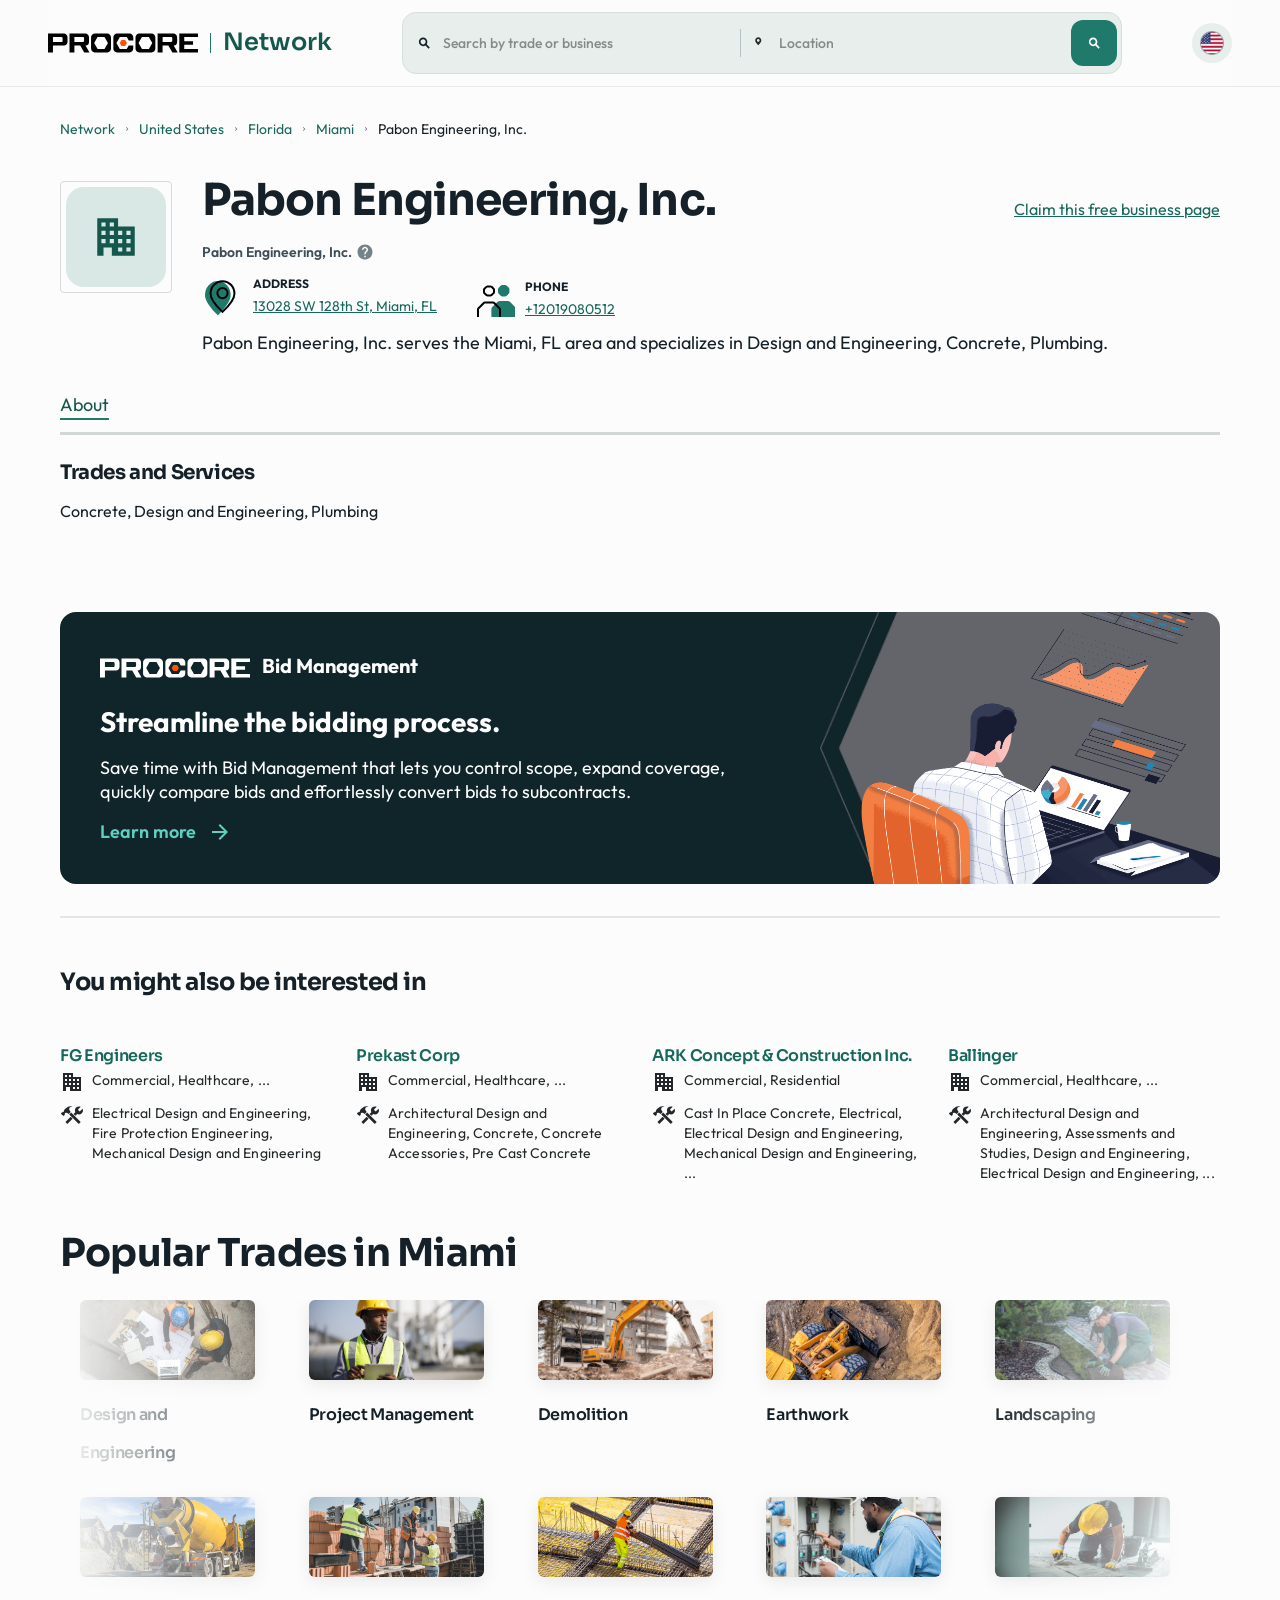
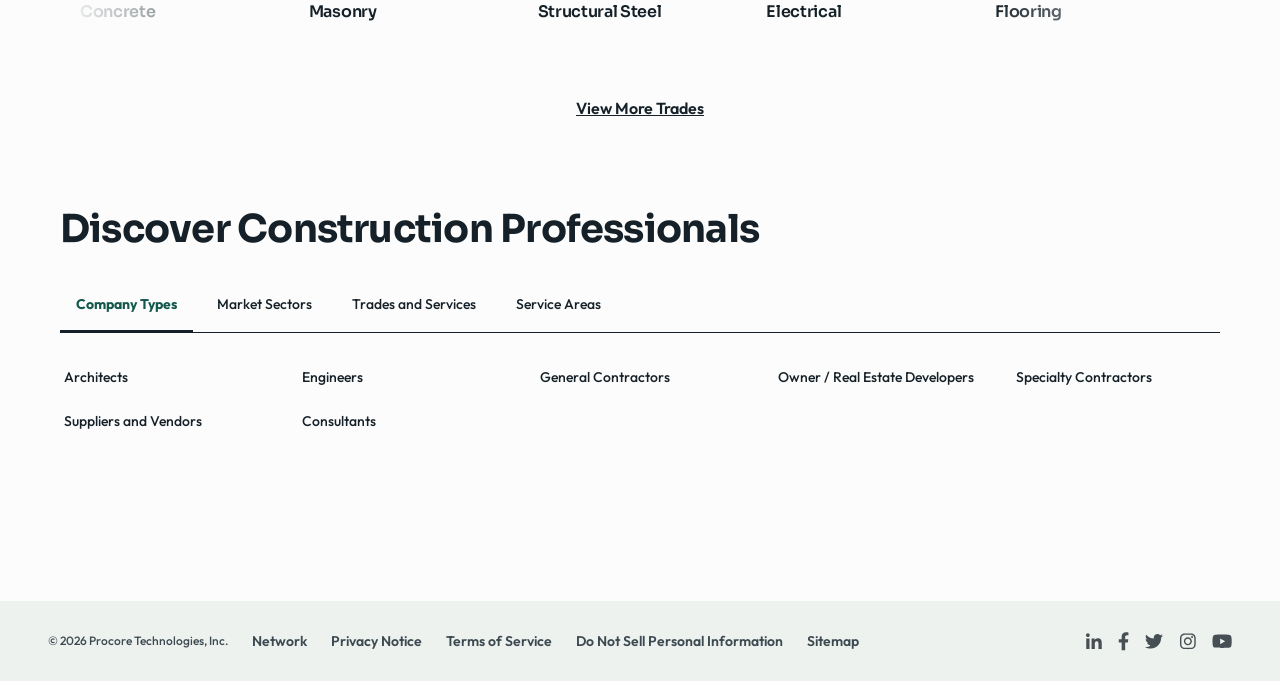
==== commit 2278dc5d: "Refresh profile site colors and branding without changing content. Keep the full Network profile pag" ====
--- a/index.html
+++ b/index.html
@@ -3,588 +3,1436 @@
 <head>
   <meta charset="UTF-8" />
   <meta name="viewport" content="width=device-width, initial-scale=1, viewport-fit=cover" />
-  <title>Pabon Engineering, Inc. | Design & Engineering in Miami, FL</title>
-  <meta name="description" content="Pabon Engineering, Inc. serves Miami, FL with Design and Engineering, Concrete, and Plumbing. Call +1 (201) 908-0512." />
-  <meta name="robots" content="index, follow" />
-  <link rel="canonical" href="https://pabonengineering.com/" />
-  <meta property="og:type" content="website" />
-  <meta property="og:title" content="Pabon Engineering, Inc. | Miami, FL" />
-  <meta property="og:description" content="Design and Engineering, Concrete, and Plumbing serving the Miami, FL area." />
-  <meta property="og:locale" content="en_US" />
+  <meta http-equiv="Cache-Control" content="no-cache, no-store, must-revalidate" />
+  <meta http-equiv="Pragma" content="no-cache" />
+  <meta http-equiv="Expires" content="0" />
+  <title>Pabon Engineering, Inc. | Miami, FL</title>
+  <meta name="description" content="Pabon Engineering, Inc. is a construction company based in Miami, FL and specializes in Design and Engineering, Concrete, Plumbing" />
   <link rel="icon" href="assets/favicon.ico" />
   <link rel="preconnect" href="https://fonts.googleapis.com" />
   <link rel="preconnect" href="https://fonts.gstatic.com" crossorigin />
-  <link href="https://fonts.googleapis.com/css2?family=Manrope:wght@400;500;600;700&family=Syne:wght@600;700;800&display=swap" rel="stylesheet" />
-  <script type="application/ld+json">
-  {
-    "@context": "https://schema.org",
-    "@type": "LocalBusiness",
-    "name": "Pabon Engineering, Inc.",
-    "description": "Construction and engineering company specializing in Design and Engineering, Concrete, and Plumbing in Miami, FL.",
-    "url": "https://pabonengineering.com/",
-    "telephone": "+12019080512",
-    "address": {
-      "@type": "PostalAddress",
-      "streetAddress": "13028 SW 128th St",
-      "addressLocality": "Miami",
-      "addressRegion": "FL",
-      "addressCountry": "US"
-    },
-    "areaServed": {
-      "@type": "City",
-      "name": "Miami"
-    },
-    "knowsAbout": ["Design and Engineering", "Concrete", "Plumbing"]
-  }
-  </script>
+  <link href="https://fonts.googleapis.com/css2?family=Outfit:wght@400;500;600;700;800&family=Sora:wght@500;600;700&display=swap" rel="stylesheet" />
   <style>
     :root {
-      --ink: #12161a;
-      --ink-soft: #2a3238;
-      --muted: #5c6870;
-      --paper: #f3f1ec;
-      --paper-2: #e8e4dc;
-      --white: #fffcf7;
-      --teal: #0f6e6a;
-      --teal-deep: #0a4f4c;
-      --teal-glow: rgba(15, 110, 106, 0.18);
-      --line: rgba(18, 22, 26, 0.12);
-      --hero-overlay: linear-gradient(115deg, rgba(10, 14, 18, 0.88) 0%, rgba(10, 14, 18, 0.55) 48%, rgba(10, 14, 18, 0.72) 100%);
-      --header-h: 72px;
+      --text: #152028;
+      --muted: #5b6b75;
+      --muted-2: #3f4f59;
+      --border: #b7c2c8;
+      --border-light: #e6ebe8;
+      --border-nav: #cfd8d4;
+      --bg: #eef2ef;
+      --white: #fbfcfb;
+      --orange: #1f7a6c;
+      --accent: #1f7a6c;
+      --accent-deep: #14574d;
+      --blue: #1f7a6c;
+      --link-blue: #17685c;
+      --claim: #17685c;
+      --footer: #3d4a52;
+      --ink: #0f1a1f;
+      --banner: #10252a;
     }
 
     *, *::before, *::after { box-sizing: border-box; }
     html {
       -webkit-text-size-adjust: 100%;
-      scroll-behavior: smooth;
-      scroll-padding-top: calc(var(--header-h) + 12px);
+      -webkit-font-smoothing: antialiased;
+      -moz-osx-font-smoothing: grayscale;
+      overflow-x: hidden;
     }
     body {
       margin: 0;
-      color: var(--ink);
-      background: var(--paper);
-      font-family: "Manrope", sans-serif;
-      font-size: 16px;
-      font-weight: 500;
-      line-height: 1.55;
+      min-width: 0;
+      width: 100%;
       overflow-x: hidden;
-      -webkit-font-smoothing: antialiased;
-    }
+      color: var(--text);
+      font-family: "Outfit", sans-serif;
+      font-size: 14px;
+      font-weight: 600;
+      line-height: 2rem;
+      background: var(--bg);
+    }
+    a { color: inherit; text-decoration: none; }
     img { display: block; max-width: 100%; height: auto; }
-    a { color: inherit; text-decoration: none; }
+    button, input { font: inherit; color: inherit; }
+    ul, ol { list-style: none; margin: 0; padding: 0; }
     p { margin: 0; }
-    h1, h2, h3 { margin: 0; font-family: "Syne", sans-serif; font-weight: 700; letter-spacing: -0.02em; line-height: 1.1; }
-
+
+    h1, h2, h3, h4 {
+      font-family: "Sora", sans-serif;
+      letter-spacing: -0.02em;
+    }
+    .site-header {
+      background: rgba(251, 252, 251, 0.9) !important;
+      -webkit-backdrop-filter: blur(12px);
+      backdrop-filter: blur(12px);
+      border-bottom: 1px solid var(--border-light) !important;
+    }
+    .network-link {
+      font-family: "Sora", sans-serif !important;
+      font-weight: 600 !important;
+      color: var(--accent-deep) !important;
+      border-left-color: var(--accent) !important;
+    }
+    .search-form {
+      background: #e7eeeb !important;
+      border: 1px solid #d5e0dc !important;
+      border-radius: 14px !important;
+    }
+    .search-submit,
+    .btn-signup {
+      background: var(--accent) !important;
+      border-radius: 12px !important;
+    }
+    .search-submit:hover,
+    .btn-signup:hover { background: var(--accent-deep) !important; filter: none !important; }
+    .btn-login {
+      background: #e7eeeb !important;
+      border-radius: 12px !important;
+    }
+    .locale-btn { background: #e7eeeb !important; }
+    .claim-link { color: var(--claim) !important; }
+    .meta-value a { color: var(--link-blue) !important; }
+    .profile-nav a.active {
+      color: var(--accent-deep) !important;
+      box-shadow: inset 0 -2px 0 var(--accent) !important;
+    }
+    .ad-banner {
+      background-color: var(--banner) !important;
+      border-radius: 16px !important;
+    }
+    .ad-cta { color: #5fd0c0 !important; }
+    .similar-card h4 { color: var(--link-blue) !important; }
+    .trade-card h3 { font-family: "Sora", sans-serif; }
+    .tab.active {
+      color: var(--accent-deep) !important;
+      box-shadow: inset 0 -2px 0 var(--accent) !important;
+    }
+    .footer-links a:hover { color: var(--accent) !important; }
+    .socials a:hover { fill: var(--accent) !important; color: var(--accent) !important; }
+    .main-wrap {
+      background:
+        radial-gradient(1200px 500px at 10% -10%, rgba(31,122,108,0.10), transparent 60%),
+        radial-gradient(900px 420px at 100% 0%, rgba(15,26,31,0.06), transparent 55%),
+        var(--bg);
+    }
+    .container {
+      background: transparent;
+    }
+    .avatar {
+      background: #d9e8e4 !important;
+      color: var(--accent-deep) !important;
+      border-radius: 18px !important;
+    }
+    .breadcrumbs a { color: var(--link-blue) !important; }
+
+    /* ========== HEADER ========== */
     .site-header {
       position: -webkit-sticky;
       position: sticky;
       top: 0;
-      z-index: 50;
-      height: var(--header-h);
-      display: flex;
-      align-items: center;
-      background: rgba(243, 241, 236, 0.78);
-      -webkit-backdrop-filter: blur(14px);
-      backdrop-filter: blur(14px);
-      border-bottom: 1px solid transparent;
-      transition: border-color 0.3s ease, background 0.3s ease;
-    }
-    .site-header.is-scrolled {
-      border-bottom-color: var(--line);
-      background: rgba(243, 241, 236, 0.92);
-    }
-    .header-inner {
-      width: min(1120px, calc(100% - 40px));
+      z-index: 100;
+      background: var(--white);
+      border-bottom: 1px solid var(--border-light);
+      padding: 0 24px;
+    }
+    .toolbar {
+      display: -webkit-flex;
+      display: flex;
+      -webkit-flex-wrap: wrap;
+      flex-wrap: wrap;
+      -webkit-align-items: center;
+      align-items: center;
+      -webkit-justify-content: space-between;
+      justify-content: space-between;
+      gap: 12px 16px;
+      width: 100%;
+      max-width: 1680px;
+      min-height: 64px;
       margin: 0 auto;
-      display: flex;
-      align-items: center;
+      padding: 12px 0;
+      background: var(--white);
+    }
+    .brand {
+      display: -webkit-flex;
+      display: flex;
+      -webkit-align-items: center;
+      align-items: center;
+      -webkit-flex-shrink: 0;
+      flex-shrink: 0;
+    }
+    .brand-logo { width: 150px; height: 20px; margin-right: 12px; }
+    .network-link {
+      color: #000;
+      height: 20px;
+      font-size: 24px;
+      font-weight: 500;
+      line-height: 0.8;
+      border-left: 1px solid #000;
+      padding-left: 12px;
+      text-decoration: none;
+    }
+
+    .search-wrap {
+      -webkit-flex: 1 1 280px;
+      flex: 1 1 280px;
+      min-width: 0;
+      max-width: 720px;
+      margin: 0 auto;
+    }
+    .search-form {
+      display: -webkit-flex;
+      display: flex;
+      -webkit-align-items: center;
+      align-items: center;
+      width: 100%;
+      padding: 2px 4px;
+      background: var(--bg);
+      border: 1px solid #e2e2e2;
+      border-radius: 40px;
+      box-shadow: none;
+    }
+    .search-field {
+      display: -webkit-flex;
+      display: flex;
+      -webkit-align-items: center;
+      align-items: center;
+      -webkit-flex: 1;
+      flex: 1;
+      min-width: 0;
+      border: none;
+    }
+    .search-field.trade { min-width: 0; padding-left: 10px; }
+    .search-field.location { min-width: 0; padding-left: 8px; }
+    .search-field svg { -webkit-flex-shrink: 0; flex-shrink: 0; margin-right: 4px; }
+    .search-field input {
+      width: 100%;
+      min-width: 0;
+      border: 0;
+      outline: 0;
+      background: transparent;
+      padding: 12px 8px;
+      font-weight: 500;
+      font-size: 14px;
+      overflow: hidden;
+      white-space: nowrap;
+      text-overflow: ellipsis;
+      -webkit-appearance: none;
+      appearance: none;
+      border-radius: 0;
+    }
+    .search-field input::placeholder { color: rgba(0,0,0,.42); }
+    .search-divider {
+      width: 1px;
+      height: 28px;
+      margin: 4px;
+      background: var(--border);
+      -webkit-flex-shrink: 0;
+      flex-shrink: 0;
+      border: 0;
+    }
+    .search-submit {
+      width: 46px;
+      height: 46px;
+      padding: 10px;
+      border: 0;
+      border-radius: 40px;
+      background: var(--orange);
+      color: #fff;
+      cursor: pointer;
+      display: -webkit-flex;
+      display: flex;
+      -webkit-align-items: center;
+      align-items: center;
+      -webkit-justify-content: center;
+      justify-content: center;
+      -webkit-flex-shrink: 0;
+      flex-shrink: 0;
+    }
+    .search-submit:hover { filter: brightness(0.95); }
+
+    .header-actions {
+      display: -webkit-flex;
+      display: flex;
+      -webkit-align-items: center;
+      align-items: center;
+      gap: 8px;
+      -webkit-flex-shrink: 0;
+      flex-shrink: 0;
+    }
+    .locale-btn {
+      width: 40px;
+      height: 40px;
+      display: -webkit-flex;
+      display: flex;
+      -webkit-align-items: center;
+      align-items: center;
+      -webkit-justify-content: center;
+      justify-content: center;
+      border-radius: 50%;
+      background: var(--bg);
+      cursor: pointer;
+      -webkit-flex-shrink: 0;
+      flex-shrink: 0;
+    }
+    .locale-btn img { width: 24px; height: 24px; }
+    .btn {
+      display: -webkit-inline-flex;
+      display: inline-flex;
+      -webkit-align-items: center;
+      align-items: center;
+      -webkit-justify-content: center;
+      justify-content: center;
+      height: 40px;
+      padding: 0 16px;
+      border-radius: 4px;
+      font-size: 14px;
+      font-weight: 700;
+      line-height: 1.25;
+      white-space: nowrap;
+      border: 0;
+      cursor: pointer;
+      text-decoration: none;
+    }
+    .btn-signup {
+      background: var(--orange);
+      color: #fff;
+    }
+    .btn-signup:hover { filter: brightness(0.95); color: #fff; }
+    .btn-login {
+      background: var(--bg);
+      color: var(--text);
+    }
+    .btn-login:hover { background: #e8ebed; }
+
+    /* ========== MAIN ========== */
+    .main-wrap {
+      background: var(--white);
+      width: 100%;
+      overflow-x: hidden;
+    }
+    .container {
+      width: 100%;
+      max-width: 1680px;
+      margin: 0 auto;
+      padding: 24px 24px 64px;
+    }
+
+    /* Breadcrumbs */
+    .breadcrumbs {
+      display: flex;
+      flex-wrap: wrap;
+      align-items: center;
+      margin: 0;
+      color: var(--muted);
+      font-weight: 400;
+      font-size: 14px;
+      line-height: 20px;
+      padding-right: 24px;
+    }
+    .breadcrumbs a {
+      color: #1d5cc9;
+      font-weight: 400;
+      text-decoration: none;
+    }
+    .breadcrumbs a:hover { text-decoration: underline; }
+    .breadcrumbs .current {
+      color: var(--text);
+      font-weight: 400;
+      white-space: nowrap;
+    }
+    .crumb-sep {
+      display: inline-flex;
+      margin: 0 8px;
+      align-items: center;
+      color: var(--muted);
+    }
+    .crumb-sep svg { width: 8px; height: 8px; }
+
+    /* Profile */
+    .profile-header {
+      padding: 37px 0 0;
+    }
+    .profile-top {
+      display: flex;
+      flex-direction: row;
+      align-items: flex-start;
+    }
+    .avatar-wrap {
+      border: 1px solid hsl(200, 8%, 85%);
+      height: fit-content;
+      margin: 5px 30px 5px 0;
+      padding: 5px;
+      border-radius: 4px;
+      flex-shrink: 0;
+    }
+    .avatar {
+      display: flex;
+      align-items: center;
+      justify-content: center;
+      width: 100px;
+      height: 100px;
+      min-width: 100px;
+      min-height: 100px;
+      background: var(--bg);
+      color: hsl(200, 8%, 60%);
+    }
+    .profile-main { width: 100%; min-width: 0; }
+
+    .title-row {
+      display: flex;
+      flex-direction: row;
+      flex-wrap: wrap;
       justify-content: space-between;
-      gap: 20px;
-    }
-    .wordmark {
-      font-family: "Syne", sans-serif;
-      font-weight: 800;
-      font-size: 1.05rem;
-      letter-spacing: -0.03em;
-      color: var(--ink);
-    }
-    .wordmark span { color: var(--teal); }
-    .nav {
-      display: flex;
-      align-items: center;
-      gap: 28px;
-    }
-    .nav a {
-      font-size: 0.92rem;
+      align-items: baseline;
+      gap: 16px;
+    }
+    h1 {
+      margin: 0 0 12px;
+      font-size: 44px;
+      font-weight: 700;
+      line-height: 48px;
+      font-style: normal;
+    }
+    .legal-name {
+      display: flex;
+      align-items: center;
+      gap: 4px;
+      margin-top: 5px;
+      color: var(--muted-2);
+      font-size: 14px;
       font-weight: 600;
-      color: var(--ink-soft);
-      transition: color 0.2s ease;
-    }
-    .nav a:hover { color: var(--teal); }
-    .btn {
-      display: inline-flex;
+      line-height: 2rem;
+    }
+    .legal-name svg { width: 18px; height: 18px; opacity: .7; }
+    .claim-link {
+      color: var(--claim);
+      text-decoration: underline;
+      display: block;
+      outline: 0;
+    }
+    .claim-link:hover { color: #000; }
+    .claim-link span {
+      font-size: 16px !important;
+      font-weight: 400 !important;
+      line-height: 19px;
+      text-wrap: wrap;
+    }
+
+    .meta-row {
+      display: flex;
+      flex-wrap: wrap;
+      align-items: baseline;
+      gap: 40px;
+      margin: 0 12px 12px 0;
+    }
+    .meta-item {
+      display: flex;
+      gap: 10px;
+      align-items: flex-start;
+      margin-top: 8px;
+    }
+    .meta-icon {
+      display: flex;
       align-items: center;
       justify-content: center;
-      gap: 8px;
-      min-height: 44px;
-      padding: 0 18px;
-      border-radius: 999px;
+      flex-shrink: 0;
+    }
+    .meta-text {
+      display: flex;
+      flex-direction: column;
+      gap: 4px;
+      flex: 1;
+    }
+    .meta-label {
+      font-size: 12px;
       font-weight: 700;
-      font-size: 0.92rem;
-      border: 1px solid transparent;
-      transition: transform 0.2s ease, background 0.2s ease, color 0.2s ease, border-color 0.2s ease;
-    }
-    .btn:hover { transform: translateY(-1px); }
-    .btn-primary {
-      background: var(--teal);
+      line-height: 16px;
+      text-transform: uppercase;
+    }
+    .meta-value {
+      font-size: 14px !important;
+      font-weight: 400;
+      line-height: 20px;
+    }
+    .meta-value a {
+      color: hsl(218, 75%, 45%);
+      text-decoration: underline;
+    }
+    .meta-value a:hover { color: #000; cursor: pointer; }
+
+    .about-blurb {
+      margin-top: 10px;
+      font-size: 18px;
+      font-weight: 400;
+      line-height: 24px;
+    }
+
+    /* Sticky About nav */
+    .profile-nav-wrap {
+      position: -webkit-sticky;
+      position: sticky;
+      top: 80px;
+      z-index: 1;
+      background: var(--white);
+      margin-top: 24px;
+    }
+    .profile-nav {
+      display: flex;
+      gap: 24px;
+      width: 100%;
+      padding: 10px 0;
+      border-bottom: 3px solid var(--border-nav);
+      margin-bottom: 0;
+      justify-content: flex-start;
+    }
+    .profile-nav a {
+      font-size: 18px;
+      font-weight: 400;
+      white-space: nowrap;
+      cursor: pointer;
+      color: var(--muted);
+      padding-bottom: 4px;
+      border-bottom: 2px solid transparent;
+      margin-bottom: -3px;
+    }
+    .profile-nav a.active {
+      color: var(--text);
+      font-weight: 400;
+    }
+
+    /* About / Trades */
+    .about-section {
+      padding: 24px 0 17px;
+    }
+    .about-section h2 {
+      margin: 0 0 12px;
+      font-size: 20px;
+      font-weight: 700;
+      line-height: 28px;
+      color: var(--text);
+    }
+    .about-section p {
+      font-size: 16px;
+      font-weight: 400;
+      line-height: 24px;
+      white-space: pre-line;
+      margin-bottom: 24px;
+    }
+
+    /* Bid Management ad */
+    .ad-banner {
+      position: relative;
+      display: flex;
+      justify-content: space-between;
+      margin-top: 48px;
+      padding: 40px;
+      border-radius: 5px;
       color: #fff;
-    }
-    .btn-primary:hover { background: var(--teal-deep); }
-    .btn-ghost {
-      background: transparent;
-      color: #fff;
-      border-color: rgba(255,255,255,0.35);
-    }
-    .btn-ghost:hover {
-      background: rgba(255,255,255,0.1);
-      border-color: rgba(255,255,255,0.6);
-    }
-    .btn-header { background: var(--ink); color: var(--white); }
-    .btn-header:hover { background: var(--teal); }
-    .nav-toggle {
-      display: none;
-      width: 44px;
-      height: 44px;
+      background-color: #000;
+      background-image: url("assets/ad-bg.png");
+      background-repeat: no-repeat;
+      background-position: 100% center;
+      background-size: 400px 350px;
+      overflow: hidden;
+      min-height: 240px;
+    }
+    .ad-content { position: relative; z-index: 1; max-width: 60%; }
+    .ad-top {
+      display: flex;
+      flex-wrap: wrap;
+      align-items: center;
+      gap: 0;
+    }
+    .ad-logo-link { margin-right: 12px; }
+    .ad-logo-full { width: 150px; height: 20px; }
+    .ad-logo-small { display: none; width: 25px; height: 24px; }
+    .ad-kicker {
+      font-size: 20px;
+      font-weight: 700;
+      line-height: 28px;
+      padding-bottom: 4px;
+    }
+    .ad-title {
+      margin-top: 20px;
+      font-size: 28px;
+      font-weight: 700;
+      line-height: 36px;
+    }
+    .ad-body {
+      margin: 16px 0;
+      font-size: 18px;
+      font-weight: 400;
+      line-height: 24px;
+    }
+    .ad-cta {
+      color: var(--orange);
+      width: fit-content;
+      display: flex;
+      column-gap: 12px;
+      align-items: center;
+      transition: all 300ms ease;
+      font-size: 18px;
+      font-weight: 600;
+      line-height: 24px;
+    }
+    .ad-cta:hover { filter: brightness(1.1); }
+    .ad-cta svg { fill: currentColor; }
+    .ad-image {
+      position: absolute;
+      top: -16.1%;
+      right: -0.02%;
+      width: 362.52px;
+      height: auto;
+      pointer-events: none;
+    }
+
+    /* Similar */
+    .similar {
+      margin-top: 32px;
+      margin-bottom: 32px;
+      border-top: 2px solid #e3e6e8;
+      padding-top: 48px;
+    }
+    .similar h3 {
+      margin: 0 0 8px;
+      font-size: 24px;
+      font-weight: 700;
+      line-height: 32px;
+    }
+    .similar-grid {
+      display: grid;
+      column-gap: 24px;
+      grid-template-columns: repeat(4, minmax(0, 1fr));
+      margin-top: 16px;
+    }
+    .similar-card {
+      display: flex;
+      flex-direction: column;
+      align-content: flex-start;
+      padding-left: 0;
+      padding-right: 0;
+      margin-top: 32px;
+      min-width: 0;
+      cursor: pointer;
+      color: inherit;
+      overflow: hidden;
+    }
+    .similar-card:hover h4 { text-decoration: underline; }
+    .similar-card h4 {
+      margin: 0;
+      color: var(--link-blue);
+      font-size: 16px;
+      font-weight: 600;
+      line-height: 19px;
+    }
+    .similar-row {
+      display: flex;
+      align-items: flex-start;
+      margin-top: 5px;
+    }
+    .similar-row + .similar-row { margin-top: 4px; }
+    .similar-icon {
+      margin-right: 8px;
+      color: hsl(200, 8%, 15%);
+      flex-shrink: 0;
+    }
+    .similar-row span {
+      font-size: 14px;
+      font-weight: 400;
+      letter-spacing: 0.15px;
+      line-height: 20px;
+      color: hsl(200, 8%, 15%);
+    }
+
+    /* Popular Trades */
+    .trades-section {
+      margin-top: 48px;
+      margin-bottom: 80px;
+    }
+    .trades-section h2 {
+      margin: 0 0 24px;
+      font-size: 2.4rem;
+      font-weight: 700;
+      line-height: 2.8rem;
+    }
+    .trades-grid {
+      display: grid;
+      grid-gap: 24px;
+      grid-template-columns: repeat(5, minmax(0, 1fr));
+    }
+    .trade-card {
+      width: 100%;
+      max-width: 100%;
+      display: flex;
+      align-items: start;
+      flex-direction: column;
+      min-width: 0;
+    }
+    .trade-card img {
+      width: 175px !important;
+      max-width: 100%;
+      height: 80px !important;
+      object-fit: cover;
+      border-radius: 6px;
+      filter: drop-shadow(0 4px 8px rgba(0,0,0,.08));
+    }
+    .trade-card h3 {
+      margin: 0;
+      padding-top: 16px;
+      font-size: 16px;
+      font-weight: 600;
+      line-height: 2.4rem;
+    }
+    .view-more-wrap {
+      text-align: center;
+      padding-top: 34px;
+      grid-column: 1 / -1;
+      width: 100%;
+    }
+    .view-more-wrap a {
+      text-decoration: underline;
+      font-size: 16px;
+      font-weight: 600;
+      line-height: 2.4rem;
+      color: var(--text);
+    }
+    .view-more-wrap a:hover { color: var(--link-blue); }
+
+    /* Discover */
+    .discover {
+      margin-bottom: 80px;
+    }
+    .discover h2 {
+      margin: 0 0 24px;
+      font-size: 2.4rem;
+      font-weight: 700;
+      line-height: 2.8rem;
+    }
+    .tabs-wrap { margin-top: 24px; }
+    .tabs {
+      display: flex;
+      overflow-x: auto;
+      border-bottom: 1px solid var(--text);
+      scrollbar-width: none;
+    }
+    .tabs::-webkit-scrollbar { display: none; }
+    .tab {
+      position: relative;
+      padding: 12px 16px;
+      min-height: 48px;
+      margin-right: 8px;
       border: 0;
       background: transparent;
-      padding: 0;
       cursor: pointer;
-    }
-    .nav-toggle span {
-      display: block;
-      width: 20px;
-      height: 2px;
-      margin: 5px auto;
-      background: var(--ink);
-    }
-
-    .hero {
-      position: relative;
-      min-height: calc(100svh - var(--header-h));
-      min-height: calc(100vh - var(--header-h));
-      display: flex;
-      align-items: flex-end;
-      color: #fff;
-      overflow: hidden;
-      isolation: isolate;
-    }
-    .hero-media {
-      position: absolute;
-      inset: 0;
-      z-index: -2;
-      background:
-        url("assets/trades/design.jpg") center / cover no-repeat;
-      transform: scale(1.04);
-      animation: heroZoom 18s ease-out forwards;
-    }
-    .hero-media::after {
+      color: var(--text);
+      font-family: "Outfit", sans-serif;
+      font-size: 14px;
+      font-weight: 500;
+      font-style: normal;
+      text-transform: none;
+      white-space: nowrap;
+    }
+    .tab.active { font-weight: 700; }
+    .tab.active::after {
       content: "";
       position: absolute;
-      inset: 0;
-      background: var(--hero-overlay);
-      z-index: -1;
-    }
-    .hero-grain {
-      position: absolute;
-      inset: 0;
-      z-index: -1;
-      opacity: 0.18;
-      pointer-events: none;
-      background-image: radial-gradient(rgba(255,255,255,0.25) 0.5px, transparent 0.5px);
-      background-size: 3px 3px;
-    }
-    .hero-inner {
-      width: min(1120px, calc(100% - 40px));
+      left: 0;
+      right: 0;
+      bottom: 0;
+      height: 2px;
+      background: var(--text);
+    }
+    .tab-panels { margin-top: 24px; }
+    .tab-panel { display: none; }
+    .tab-panel.active { display: block; }
+    .type-list {
+      gap: 12px;
+      display: grid;
+      padding: 4px;
+      justify-content: space-between;
+      grid-template-columns: repeat(auto-fill, minmax(200px, auto));
+    }
+    .type-list a {
+      color: var(--text);
+      font-size: 14px;
+      font-weight: 500;
+      line-height: 2rem;
+    }
+    .type-list a:hover { text-decoration: underline; }
+
+    /* Footer */
+    .site-footer {
+      display: -webkit-flex;
+      display: flex;
+      -webkit-justify-content: space-between;
+      justify-content: space-between;
+      -webkit-align-items: center;
+      align-items: center;
+      -webkit-flex-wrap: wrap;
+      flex-wrap: wrap;
+      gap: 16px;
+      max-width: 1680px;
+      width: 100%;
       margin: 0 auto;
-      padding: 72px 0 80px;
-      animation: riseIn 0.9s ease both;
-    }
-    .hero-brand {
-      font-family: "Syne", sans-serif;
-      font-weight: 800;
-      font-size: clamp(2.6rem, 8vw, 5.4rem);
-      letter-spacing: -0.045em;
-      line-height: 0.95;
-      max-width: 11ch;
-      margin-bottom: 22px;
-    }
-    .hero-lead {
-      max-width: 34rem;
-      font-size: clamp(1.05rem, 2.2vw, 1.25rem);
+      padding: 24px;
+      color: var(--footer);
+      background: var(--bg);
+    }
+    .footer-cluster {
+      display: -webkit-flex;
+      display: flex;
+      -webkit-flex-wrap: wrap;
+      flex-wrap: wrap;
+      -webkit-align-items: center;
+      align-items: center;
+      gap: 16px 24px;
+      min-width: 0;
+    }
+    .footer-links {
+      display: -webkit-flex;
+      display: flex;
+      -webkit-flex-wrap: wrap;
+      flex-wrap: wrap;
+      -webkit-align-items: center;
+      align-items: center;
+      gap: 16px 24px;
+      margin-top: 0;
+      min-width: 0;
+    }
+    .footer-copy {
+      font-size: 12px;
       font-weight: 500;
-      color: rgba(255,255,255,0.86);
-      margin-bottom: 32px;
-    }
-    .hero-actions {
-      display: flex;
+      line-height: 12px;
+    }
+    .footer-links a {
+      font-size: 14px;
+      font-weight: 600;
+    }
+    .footer-links a:hover { color: var(--orange); }
+    .socials {
+      display: -webkit-flex;
+      display: flex;
+      -webkit-align-items: center;
+      align-items: center;
+      -webkit-flex-wrap: wrap;
       flex-wrap: wrap;
-      gap: 12px;
-    }
-
-    .section {
-      width: min(1120px, calc(100% - 40px));
-      margin: 0 auto;
-      padding: 88px 0;
-    }
-    .section-label {
-      display: inline-block;
-      margin-bottom: 14px;
-      font-size: 0.78rem;
-      font-weight: 700;
-      letter-spacing: 0.14em;
-      text-transform: uppercase;
-      color: var(--teal);
-    }
-    .section-title {
-      font-size: clamp(2rem, 4vw, 3rem);
-      margin-bottom: 18px;
-      max-width: 14ch;
-    }
-    .section-intro {
-      max-width: 36rem;
-      color: var(--muted);
-      font-size: 1.05rem;
-      margin-bottom: 40px;
-    }
-
-    .services {
-      background: var(--white);
-      border-block: 1px solid var(--line);
-    }
-    .service-list { display: grid; gap: 0; }
-    .service-row {
-      display: grid;
-      grid-template-columns: minmax(0, 1.1fr) minmax(0, 1.4fr);
-      gap: 32px;
-      align-items: center;
-      padding: 28px 0;
-      border-top: 1px solid var(--line);
-      transition: background 0.25s ease, padding 0.25s ease;
-    }
-    .service-row:last-child { border-bottom: 1px solid var(--line); }
-    .service-row:hover {
-      background: var(--teal-glow);
-      padding-left: 12px;
-      padding-right: 12px;
-    }
-    .service-row h3 {
-      font-size: clamp(1.4rem, 2.5vw, 1.85rem);
-    }
-    .service-row p { color: var(--muted); }
-    .service-visual {
-      border-radius: 4px;
-      overflow: hidden;
-      aspect-ratio: 16 / 10;
-      background: var(--paper-2);
-    }
-    .service-visual img {
-      width: 100%;
-      height: 100%;
-      object-fit: cover;
-      transition: transform 0.5s ease;
-    }
-    .service-row:hover .service-visual img { transform: scale(1.04); }
-
-    .about {
-      display: grid;
-      grid-template-columns: minmax(0, 0.9fr) minmax(0, 1.1fr);
-      gap: 48px;
-      align-items: end;
-    }
-    .about-stat {
-      padding: 28px 0 0;
-      border-top: 2px solid var(--ink);
-      font-family: "Syne", sans-serif;
-      font-size: clamp(2.4rem, 5vw, 3.6rem);
-      font-weight: 800;
-      letter-spacing: -0.04em;
-      line-height: 1;
-    }
-    .about-stat small {
-      display: block;
-      margin-top: 10px;
-      font-family: "Manrope", sans-serif;
-      font-size: 0.95rem;
-      font-weight: 600;
-      letter-spacing: 0;
-      color: var(--muted);
-      line-height: 1.4;
-    }
-
-    .contact {
-      background: var(--ink);
-      color: var(--white);
-    }
-    .contact .section-label { color: #7fd4cf; }
-    .contact .section-intro { color: rgba(255,255,255,0.7); }
-    .contact-grid {
-      display: grid;
-      grid-template-columns: repeat(3, minmax(0, 1fr));
-      gap: 28px;
-      margin-top: 12px;
-    }
-    .contact-item h3 {
-      font-size: 1rem;
-      margin-bottom: 10px;
-      color: #7fd4cf;
-      letter-spacing: 0.04em;
-      text-transform: uppercase;
-      font-weight: 700;
-    }
-    .contact-item a,
-    .contact-item p {
-      font-size: 1.15rem;
-      font-weight: 600;
-      line-height: 1.45;
-    }
-    .contact-item a {
-      text-decoration: underline;
-      text-underline-offset: 3px;
-      transition: color 0.2s ease;
-    }
-    .contact-item a:hover { color: #7fd4cf; }
-
-    .site-footer {
-      background: var(--ink);
-      color: rgba(255,255,255,0.65);
-      border-top: 1px solid rgba(255,255,255,0.08);
-      padding: 28px 0 40px;
-    }
-    .footer-inner {
-      width: min(1120px, calc(100% - 40px));
-      margin: 0 auto;
-      display: flex;
-      flex-wrap: wrap;
-      gap: 16px 28px;
-      align-items: center;
-      justify-content: space-between;
-      font-size: 0.9rem;
-    }
-    .footer-links {
-      display: flex;
-      flex-wrap: wrap;
-      gap: 16px 22px;
-    }
-    .footer-links a:hover { color: #fff; }
-
-    @keyframes riseIn {
-      from { opacity: 0; transform: translateY(22px); }
-      to { opacity: 1; transform: translateY(0); }
-    }
-    @keyframes heroZoom {
-      from { transform: scale(1.08); }
-      to { transform: scale(1); }
-    }
-
-    @media (max-width: 860px) {
-      .nav { display: none; }
-      .nav.is-open {
+      gap: 16px;
+    }
+    .socials a {
+      display: -webkit-flex;
+      display: flex;
+      -webkit-align-items: center;
+      align-items: center;
+      -webkit-justify-content: center;
+      justify-content: center;
+      margin-right: 0;
+      fill: #464f53;
+      color: #464f53;
+    }
+    .socials a:hover {
+      fill: var(--orange);
+      color: var(--orange);
+    }
+
+    /* ========== RESPONSIVE — matched to live network.procore.com ========== */
+    @media (min-width: 1200px) {
+      .site-header { padding: 0 48px; }
+      .container { padding: 32px 60px 80px; }
+      .site-footer { padding: 24px 48px; }
+      .toolbar { -webkit-flex-wrap: nowrap; flex-wrap: nowrap; gap: 12px 48px; }
+      .search-wrap { -webkit-flex: 1 1 auto; flex: 1 1 auto; }
+    }
+
+    /* Header search drops to full-width row (live ~1250) */
+    @media (max-width: 1249px) {
+      .toolbar { gap: 12px 8px; }
+      .search-wrap {
+        -webkit-order: 3;
+        order: 3;
+        -webkit-flex: 1 1 100%;
+        flex: 1 1 100%;
+        max-width: none;
+        width: 100%;
+        margin: 0 auto;
+      }
+    }
+
+    @media (max-width: 1430px) {
+      .trades-grid {
+        display: grid;
+        grid-template-columns: repeat(5, minmax(190px, 320px));
+        grid-auto-flow: row;
+        grid-template-rows: auto auto;
+        gap: 24px;
+        padding: 0 20px;
+        overflow-x: scroll;
+        overflow-y: hidden;
+        -webkit-overflow-scrolling: touch;
+        scrollbar-width: none;
+        -webkit-mask-image: linear-gradient(90deg, rgba(255,255,255,0) 0%, #fff 20%, #fff 80%, rgba(255,255,255,0) 100%);
+        mask-image: linear-gradient(90deg, rgba(255,255,255,0) 0%, #fff 20%, #fff 80%, rgba(255,255,255,0) 100%);
+      }
+      .trades-grid::-webkit-scrollbar { display: none; }
+      .trade-card {
+        width: 175px;
+        min-width: 175px;
+      }
+      .trade-card img {
+        width: 175px !important;
+        height: 80px !important;
+        object-fit: cover;
+      }
+    }
+
+    @media (max-width: 1199px) {
+      .container { padding: 24px 36px 64px; }
+      .site-footer {
+        -webkit-flex-direction: column;
+        flex-direction: column;
+        -webkit-align-items: flex-start;
+        align-items: flex-start;
+        padding: 24px 16px;
+      }
+      .footer-cluster {
+        margin-bottom: 0;
+      }
+      .socials { margin-top: 8px; }
+      .socials a:hover { fill: var(--orange); color: var(--orange); }
+      .footer-links a:hover { color: var(--orange); }
+    }
+
+    @media (max-width: 1089px) {
+      .ad-content { max-width: 55%; }
+      .ad-image { top: 0; }
+    }
+
+    /* Bid banner mobile (live ~910) */
+    @media (max-width: 909px) {
+      .ad-banner {
+        padding: 28px 20px 28px 40px;
+        background-image: none;
+        min-height: 0;
+      }
+      .ad-content { max-width: 100%; }
+      .ad-image,
+      .ad-logo-full { display: none; }
+      .ad-logo-small { display: block; margin-right: 12px; }
+      .ad-top { -webkit-align-items: flex-start; align-items: flex-start; }
+      .ad-title { font-size: 22px; line-height: 30px; margin-top: 12px; }
+      .ad-body { font-size: 16px; line-height: 22px; }
+    }
+
+    /* Profile + similar scroll (live ~960) */
+    @media (max-width: 959px) {
+      .profile-header { padding-top: 24px; }
+      .profile-top {
+        -webkit-flex-direction: column;
+        flex-direction: column;
+      }
+      .avatar-wrap { margin: 0 0 12px; }
+      .avatar {
+        width: 80px;
+        height: 80px;
+        min-width: 80px;
+        min-height: 80px;
+      }
+      .title-row {
+        -webkit-flex-direction: column;
+        flex-direction: column;
+        -webkit-align-items: flex-start;
+        align-items: flex-start;
+        margin-top: 8px;
+      }
+      h1 {
+        font-size: 28px;
+        line-height: 36px;
+        margin-bottom: 0;
+        word-break: break-word;
+      }
+      .meta-row {
+        -webkit-flex-direction: column;
+        flex-direction: column;
+        gap: 12px;
+        margin: 16px 0;
+      }
+      .about-blurb { font-size: 16px; line-height: 24px; }
+      .about-section h2 { font-size: 18px; line-height: 24px; }
+      .profile-nav-wrap {
+        position: -webkit-sticky;
+        position: sticky;
+        top: 72px;
+      }
+      .similar { padding-top: 32px; }
+      .similar h3 { font-size: 20px; line-height: 28px; }
+      .similar-grid {
+        display: -webkit-flex;
         display: flex;
-        position: absolute;
-        top: var(--header-h);
-        left: 0;
-        right: 0;
+        -webkit-flex-wrap: nowrap;
+        flex-wrap: nowrap;
+        overflow-x: scroll;
+        -webkit-overflow-scrolling: touch;
+        gap: 24px;
+        padding-bottom: 8px;
+        scrollbar-width: none;
+        -ms-overflow-style: none;
+      }
+      .similar-grid::-webkit-scrollbar { display: none; }
+      .similar-card {
+        min-width: 240px;
+        max-width: 280px;
+        -webkit-flex: 0 0 auto;
+        flex: 0 0 auto;
+        margin-top: 16px;
+        margin-right: 0;
+      }
+      .trades-section h2,
+      .discover h2 {
+        font-size: 24px;
+        line-height: 32px;
+      }
+      .view-more-wrap { display: none; }
+      .type-list {
+        grid-template-columns: repeat(auto-fill, minmax(140px, 1fr));
+      }
+    }
+
+    @media (max-width: 767px) {
+      .site-header { padding: 0 24px; }
+    }
+
+    @media (max-width: 599px) {
+      .site-header { padding: 0 12px; }
+      .container { padding: 16px 12px 48px; }
+      .search-field.location,
+      .search-divider,
+      .search-submit { display: none; }
+      .search-form {
+        display: block;
+        padding: 2px 8px;
+      }
+      .search-field.trade {
+        width: 100%;
+        padding-left: 8px;
+      }
+      .search-field input { font-size: 16px; }
+      .locale-btn { width: 40px; height: 40px; }
+      .breadcrumbs { font-size: 12px; row-gap: 4px; }
+      .crumb-sep { margin: 0 4px; }
+      .breadcrumbs .current { white-space: normal; }
+      .claim-link span { font-size: 14px !important; }
+      .tabs { -webkit-overflow-scrolling: touch; }
+      .tab { padding: 10px 12px; min-height: 44px; }
+      .footer-cluster {
+        -webkit-flex-direction: column;
         flex-direction: column;
-        align-items: stretch;
-        gap: 0;
-        padding: 12px 20px 20px;
-        background: var(--paper);
-        border-bottom: 1px solid var(--line);
-      }
-      .nav.is-open a {
-        padding: 14px 0;
-        border-bottom: 1px solid var(--line);
-      }
-      .nav-toggle { display: block; }
-      .btn-header { display: none; }
-      .service-row,
-      .about,
-      .contact-grid {
-        grid-template-columns: 1fr;
-        gap: 18px;
-      }
-      .service-row { padding: 24px 0; }
-      .section { padding: 64px 0; }
-      .hero-inner { padding: 56px 0 64px; }
-    }
-
-    @media (max-width: 520px) {
-      .header-inner,
-      .hero-inner,
-      .section,
-      .footer-inner { width: calc(100% - 28px); }
-      .hero-actions { width: 100%; }
-      .hero-actions .btn { width: 100%; }
-      .footer-inner {
+        -webkit-align-items: flex-start;
+        align-items: flex-start;
+        gap: 16px;
+      }
+      .footer-links {
+        -webkit-flex-direction: column;
         flex-direction: column;
+        -webkit-align-items: flex-start;
         align-items: flex-start;
-      }
-    }
-
-    @media (prefers-reduced-motion: reduce) {
-      *, *::before, *::after {
-        animation: none !important;
-        transition: none !important;
-      }
+        gap: 16px;
+      }
+    }
+
+    @media (max-width: 434px) {
+      .brand {
+        -webkit-flex-direction: column;
+        flex-direction: column;
+        -webkit-align-items: flex-start;
+        align-items: flex-start;
+        gap: 4px;
+      }
+      .brand-logo { margin-right: 0; }
+      .network-link {
+        border-left: none;
+        padding-left: 0;
+      }
+      h1 { font-size: 24px; line-height: 30px; }
     }
   </style>
 </head>
 <body>
-  <header class="site-header" id="siteHeader">
-    <div class="header-inner">
-      <a class="wordmark" href="index.html">Pabon <span>Engineering</span></a>
-      <nav class="nav" id="siteNav" aria-label="Primary">
-        <a href="#services">Services</a>
-        <a href="#about">About</a>
-        <a href="#contact">Contact</a>
-      </nav>
-      <a class="btn btn-header" href="tel:+12019080512">Call</a>
-      <button class="nav-toggle" type="button" id="navToggle" aria-label="Open menu" aria-expanded="false">
-        <span></span><span></span><span></span>
-      </button>
+  <header class="site-header">
+    <div class="toolbar">
+      <div class="brand">
+        <a href="index.html" aria-label="Procore logo">
+          <img class="brand-logo" src="assets/procore_logo.svg" alt="Procore logo" width="150" height="20" />
+        </a>
+        <a class="network-link" href="index.html">Network</a>
+      </div>
+
+      <div class="search-wrap">
+        <form class="search-form" role="search" aria-label="search form" action="#" onsubmit="return false;">
+          <div class="search-field trade" aria-label="Search Trade or Sector">
+            <svg width="14" height="14" viewBox="0 0 24 24" fill="currentColor" aria-hidden="true">
+              <path fill-rule="evenodd" clip-rule="evenodd" d="M16.5728 14.1341C17.3376 12.9483 17.7831 11.526 17.7831 9.99805C17.7831 5.85591 14.5126 2.49805 10.4781 2.49805C6.44366 2.49805 3.1731 5.85591 3.1731 9.99805C3.1731 14.1402 6.44366 17.498 10.4781 17.498C11.9664 17.498 13.3517 17.0406 14.5066 16.2554L19.8186 21.7091L21.8847 19.5878L16.5728 14.1341ZM10.4781 14.498C12.8988 14.498 14.8611 12.4833 14.8611 9.99805C14.8611 7.51277 12.8988 5.49805 10.4781 5.49805C8.05744 5.49805 6.0951 7.51277 6.0951 9.99805C6.0951 12.4833 8.05744 14.498 10.4781 14.498Z"></path>
+            </svg>
+            <input type="text" placeholder="Search by trade or business" aria-label="search procore construction network" />
+          </div>
+          <hr class="search-divider" />
+          <div class="search-field location" aria-label="Search Location">
+            <svg width="14" height="14" viewBox="0 0 24 24" fill="none" aria-hidden="true">
+              <path fill-rule="evenodd" clip-rule="evenodd" d="M14.25 7.77273C14.25 4.72234 11.8997 2.25 9 2.25C6.10025 2.25 3.75 4.72234 3.75 7.77273C3.75 9.80571 5.5 12.4652 9 15.75C12.5 12.4652 14.25 9.80571 14.25 7.77273ZM9 9.75C10.2426 9.75 11.25 8.74264 11.25 7.5C11.25 6.25736 10.2426 5.25 9 5.25C7.75736 5.25 6.75 6.25736 6.75 7.5C6.75 8.74264 7.75736 9.75 9 9.75Z" fill="#232729"></path>
+            </svg>
+            <input type="text" placeholder="Location" aria-label="Search Location" />
+          </div>
+          <button class="search-submit" type="submit" aria-label="search button">
+            <svg width="14" height="14" viewBox="0 0 24 24" fill="currentColor" aria-hidden="true">
+              <path fill-rule="evenodd" clip-rule="evenodd" d="M16.5728 14.1341C17.3376 12.9483 17.7831 11.526 17.7831 9.99805C17.7831 5.85591 14.5126 2.49805 10.4781 2.49805C6.44366 2.49805 3.1731 5.85591 3.1731 9.99805C3.1731 14.1402 6.44366 17.498 10.4781 17.498C11.9664 17.498 13.3517 17.0406 14.5066 16.2554L19.8186 21.7091L21.8847 19.5878L16.5728 14.1341ZM10.4781 14.498C12.8988 14.498 14.8611 12.4833 14.8611 9.99805C14.8611 7.51277 12.8988 5.49805 10.4781 5.49805C8.05744 5.49805 6.0951 7.51277 6.0951 9.99805C6.0951 12.4833 8.05744 14.498 10.4781 14.498Z"></path>
+            </svg>
+          </button>
+        </form>
+      </div>
+
+      <div class="header-actions">
+        <div class="locale-btn" data-test-id="selected-locale-container">
+          <img src="assets/us-flag.png" alt="Selected Locale Logo" width="24" height="24" />
+        </div>
+      </div>
     </div>
   </header>
 
-  <main>
-    <section class="hero" aria-label="Introduction">
-      <div class="hero-media" role="img" aria-label="Engineering plans and construction work"></div>
-      <div class="hero-grain" aria-hidden="true"></div>
-      <div class="hero-inner">
-        <h1 class="hero-brand">Pabon Engineering, Inc.</h1>
-        <p class="hero-lead">Miami design and engineering for concrete and plumbing projects—precise planning, reliable delivery.</p>
-        <div class="hero-actions">
-          <a class="btn btn-primary" href="tel:+12019080512">Call +1 (201) 908-0512</a>
-          <a class="btn btn-ghost" href="https://maps.google.com/?q=13028+SW+128th+St,+Miami,+FL" target="_blank" rel="noopener noreferrer">Get directions</a>
+  <main class="main-wrap" role="main">
+    <div class="container">
+      <nav aria-label="breadcrumb">
+        <ol class="breadcrumbs">
+          <li><a href="#">Network</a></li>
+          <li class="crumb-sep" aria-hidden="true"><svg viewBox="0 0 24 24" fill="currentColor"><path d="M9.29 6.71c-.39.39-.39 1.02 0 1.41L13.17 12l-3.88 3.88c-.39.39-.39 1.02 0 1.41.39.39 1.02.39 1.41 0l4.59-4.59c.39-.39.39-1.02 0-1.41L10.7 6.7c-.38-.38-1.02-.38-1.41.01"></path></svg></li>
+          <li><a href="#">United States</a></li>
+          <li class="crumb-sep" aria-hidden="true"><svg viewBox="0 0 24 24" fill="currentColor"><path d="M9.29 6.71c-.39.39-.39 1.02 0 1.41L13.17 12l-3.88 3.88c-.39.39-.39 1.02 0 1.41.39.39 1.02.39 1.41 0l4.59-4.59c.39-.39.39-1.02 0-1.41L10.7 6.7c-.38-.38-1.02-.38-1.41.01"></path></svg></li>
+          <li><a href="#">Florida</a></li>
+          <li class="crumb-sep" aria-hidden="true"><svg viewBox="0 0 24 24" fill="currentColor"><path d="M9.29 6.71c-.39.39-.39 1.02 0 1.41L13.17 12l-3.88 3.88c-.39.39-.39 1.02 0 1.41.39.39 1.02.39 1.41 0l4.59-4.59c.39-.39.39-1.02 0-1.41L10.7 6.7c-.38-.38-1.02-.38-1.41.01"></path></svg></li>
+          <li><a href="#">Miami</a></li>
+          <li class="crumb-sep" aria-hidden="true"><svg viewBox="0 0 24 24" fill="currentColor"><path d="M9.29 6.71c-.39.39-.39 1.02 0 1.41L13.17 12l-3.88 3.88c-.39.39-.39 1.02 0 1.41.39.39 1.02.39 1.41 0l4.59-4.59c.39-.39.39-1.02 0-1.41L10.7 6.7c-.38-.38-1.02-.38-1.41.01"></path></svg></li>
+          <li class="current"><span>Pabon Engineering, Inc.</span></li>
+        </ol>
+      </nav>
+
+      <div class="profile-header">
+        <div class="profile-top">
+          <div class="avatar-wrap">
+            <div class="avatar" aria-hidden="true">
+              <svg width="50%" height="50%" viewBox="0 0 24 24" fill="currentColor">
+                <path fill-rule="evenodd" clip-rule="evenodd" d="M13 3H3V21H6V17H10V21H21V7H13V3ZM15 9H13V11H15V9ZM15 13H13V15H15V13ZM15 17H13V19H15V17ZM7 15H5V13H7V15ZM7 11H5V9H7V11ZM7 7H5V5H7V7ZM11 15H9V13H11V15ZM11 11H9V9H11V11ZM11 7H9V5H11V7ZM19 9H17V11H19V9ZM17 13H19V15H17V13ZM19 17H17V19H19V17Z"></path>
+              </svg>
+            </div>
+          </div>
+
+          <div class="profile-main">
+            <div class="title-row">
+              <div>
+                <h1>Pabon Engineering, Inc.</h1>
+                <p class="legal-name">
+                  Pabon Engineering, Inc.
+                  <svg viewBox="0 0 24 24" fill="currentColor" aria-hidden="true"><path d="M12 2C6.48 2 2 6.48 2 12s4.48 10 10 10 10-4.48 10-10S17.52 2 12 2m1 17h-2v-2h2zm2.07-7.75-.9.92C13.45 12.9 13 13.5 13 15h-2v-.5c0-1.1.45-2.1 1.17-2.83l1.24-1.26c.37-.36.59-.86.59-1.41 0-1.1-.9-2-2-2s-2 .9-2 2H8c0-2.21 1.79-4 4-4s4 1.79 4 4c0 .88-.36 1.68-.93 2.25"></path></svg>
+                </p>
+              </div>
+              <a class="claim-link" href="#">
+                <span>Claim this free business page</span>
+              </a>
+            </div>
+
+            <div class="meta-row">
+              <div class="meta-item">
+                <div class="meta-icon">
+                  <svg width="41" height="41" viewBox="0 0 41 41" fill="none" aria-hidden="true">
+                    <path fill-rule="evenodd" clip-rule="evenodd" d="M28.6501 18.9794C28.6501 11.1894 22.905 4.87549 15.8167 4.87549C8.72845 4.87549 2.9834 11.1894 2.9834 18.9794C2.9834 24.1713 7.26118 30.9631 15.8167 39.3518C24.3723 30.9631 28.6501 24.1713 28.6501 18.9794Z" fill="#1F7A6C"></path>
+                    <path fill-rule="evenodd" clip-rule="evenodd" d="M32.4582 17.7045C32.4582 10.7564 27.1048 5.125 20.4998 5.125C13.8949 5.125 8.5415 10.7564 8.5415 17.7045C8.5415 22.3352 12.5276 28.393 20.4998 35.875C28.4721 28.393 32.4582 22.3352 32.4582 17.7045ZM20.4998 22.2083C23.3303 22.2083 25.6248 19.9138 25.6248 17.0833C25.6248 14.2529 23.3303 11.9583 20.4998 11.9583C17.6694 11.9583 15.3748 14.2529 15.3748 17.0833C15.3748 19.9138 17.6694 22.2083 20.4998 22.2083Z" stroke="black" stroke-width="2"></path>
+                  </svg>
+                </div>
+                <div class="meta-text">
+                  <span class="meta-label">Address</span>
+                  <p class="meta-value">
+                    <a href="#">13028 SW 128th St, Miami, FL</a>
+                  </p>
+                </div>
+              </div>
+
+              <div class="meta-item">
+                <div class="meta-icon">
+                  <svg width="38" height="38" viewBox="0 0 38 38" fill="none" aria-hidden="true">
+                    <g clip-path="url(#clipPhone)">
+                      <path d="M30.623 21.878C31.4848 21.878 32.3115 22.2208 32.9209 22.8301L38.2021 28.1114C38.8115 28.7208 39.1542 29.5474 39.1543 30.4092V37.417C39.1543 37.9693 38.7066 38.417 38.1543 38.417H15.3721C14.8198 38.417 14.3721 37.9693 14.3721 37.417V30.4092C14.3722 29.5474 14.7149 28.7207 15.3242 28.1114L20.6055 22.8301L20.7227 22.7188C21.3187 22.1792 22.0955 21.8781 22.9033 21.878H30.623ZM28.0293 6.00003C28.6766 5.99708 29.2989 6.25152 29.7588 6.70706L31.6738 8.60452C32.1335 9.06022 32.3935 9.6799 32.3965 10.3272L32.4082 13.0215C32.4112 13.669 32.1569 14.2911 31.7012 14.751L29.8047 16.6651C29.349 17.1249 28.7294 17.3857 28.082 17.3887L25.3867 17.4004C24.7393 17.4033 24.1171 17.1491 23.6572 16.6934L21.7432 14.7969C21.2833 14.3412 21.0235 13.7207 21.0205 13.0733L21.0078 10.3789C21.0049 9.73155 21.2592 9.10933 21.7148 8.64944L23.6123 6.73538C24.068 6.27553 24.6875 6.01567 25.335 6.01272L28.0293 6.00003Z" fill="#1F7A6C"></path>
+                      <path d="M1 38.418V30.1651C1 29.8988 1.10623 29.6435 1.29514 29.4558L7.07889 23.7086C7.26624 23.5225 7.51963 23.418 7.78375 23.418H16.2163C16.4804 23.418 16.7338 23.5225 16.9211 23.7086L22.7049 29.4558C22.8938 29.6435 23 29.8988 23 30.1651V38.418" stroke="black" stroke-width="2"></path>
+                      <path d="M13.3955 7.41797C13.8384 7.41622 14.2486 7.57694 14.5391 7.84082L16.5537 9.6709C16.8413 9.93216 16.9856 10.2677 16.9873 10.5977L17 13.1982C17.0016 13.5281 16.8606 13.8648 16.5762 14.1279L14.5801 15.9746C14.2926 16.2405 13.8844 16.4044 13.4414 16.4062L10.6045 16.418C10.1616 16.4197 9.75144 16.259 9.46094 15.9951L7.44629 14.165C7.15871 13.9038 7.01439 13.5683 7.0127 13.2383L7 10.6377C6.99845 10.3078 7.13938 9.97114 7.42383 9.70801L9.41992 7.86133C9.70736 7.59544 10.1156 7.43155 10.5586 7.42969L13.3955 7.41797Z" stroke="black" stroke-width="2"></path>
+                    </g>
+                    <defs><clipPath id="clipPhone"><rect width="38" height="38" fill="white"></rect></clipPath></defs>
+                  </svg>
+                </div>
+                <div class="meta-text">
+                  <span class="meta-label">Phone</span>
+                  <p class="meta-value">
+                    <a href="tel:+12019080512">+12019080512</a>
+                  </p>
+                </div>
+              </div>
+            </div>
+
+            <p class="about-blurb">Pabon Engineering, Inc. serves the Miami, FL area and specializes in Design and Engineering, Concrete, Plumbing.</p>
+          </div>
+        </div>
+
+        <div class="profile-nav-wrap">
+          <ul class="profile-nav">
+            <li><a class="active" href="#about">About</a></li>
+          </ul>
+        </div>
+
+        <section id="about" class="about-section">
+          <h2>Trades and Services</h2>
+          <p>Concrete, Design and Engineering, Plumbing</p>
+        </section>
+
+        <aside class="ad-banner" id="business-profile-ad-banner">
+          <div class="ad-content">
+            <div class="ad-top">
+              <a class="ad-logo-link" href="#" aria-label="Procore logo">
+                <img class="ad-logo-full" src="assets/procore_logo_light.svg" alt="Procore logo" width="150" height="20" />
+                <img class="ad-logo-small" src="assets/procore-emblem-white.png" alt="Procore logo" width="25" height="24" />
+              </a>
+              <p class="ad-kicker">Bid Management</p>
+            </div>
+            <p class="ad-title">Streamline the bidding process.</p>
+            <p class="ad-body">Save time with Bid Management that lets you control scope, expand coverage, quickly compare bids and effortlessly convert bids to subcontracts.</p>
+            <a class="ad-cta" href="#" aria-label="Learn more">
+              Learn more
+              <svg width="24" height="24" viewBox="0 0 24 24" aria-hidden="true"><path d="m12 4-1.41 1.41L16.17 11H4v2h12.17l-5.58 5.59L12 20l8-8z"></path></svg>
+            </a>
+          </div>
+          <img class="ad-image" src="assets/ad-image-2.png" alt="Procore logo" width="362" />
+        </aside>
+
+        <section class="similar">
+          <h3>You might also be interested in</h3>
+          <div class="similar-grid">
+            <a class="similar-card" href="#">
+              <h4>FG Engineers</h4>
+              <div class="similar-row">
+                <span class="similar-icon"><svg width="24" height="24" viewBox="0 0 24 24" fill="currentColor"><path fill-rule="evenodd" clip-rule="evenodd" d="M13 3H3V21H6V17H10V21H21V7H13V3ZM15 9H13V11H15V9ZM15 13H13V15H15V13ZM15 17H13V19H15V17ZM7 15H5V13H7V15ZM7 11H5V9H7V11ZM7 7H5V5H7V7ZM11 15H9V13H11V15ZM11 11H9V9H11V11ZM11 7H9V5H11V7ZM19 9H17V11H19V9ZM17 13H19V15H17V13ZM19 17H17V19H19V17Z"></path></svg></span>
+                <span>Commercial, Healthcare, ...</span>
+              </div>
+              <div class="similar-row">
+                <span class="similar-icon"><svg width="24" height="24" viewBox="0 0 24 24" fill="currentColor"><path d="M4.9973 10.295C4.67529 10.617 4.58135 10.9256 4.59484 11.1806L4.67535 11.2611C4.79361 11.3793 4.83328 11.5466 4.79413 11.6976L4.80701 11.7127C4.81679 11.7239 4.82661 11.7343 4.83628 11.744L4.79329 11.701C4.78813 11.7204 4.78167 11.7394 4.77383 11.758C4.76588 11.7771 4.75653 11.7958 4.74587 11.8139C4.72679 11.8465 4.70319 11.8771 4.67529 11.905L3.70927 12.871C3.53145 13.0488 3.24316 13.0489 3.06536 12.8711L1.13333 10.939C0.955532 10.7612 0.955561 10.4729 1.13339 10.2951L2.0994 9.3291C2.14339 9.28511 2.19404 9.25194 2.24808 9.22959C2.25451 9.22689 2.26113 9.22447 2.26768 9.22211L2.28312 9.21692L2.30339 9.2111L2.2604 9.16811C2.27438 9.18209 2.29087 9.19613 2.3096 9.20955C2.45104 9.1739 2.60621 9.20702 2.72205 9.30906C2.9436 9.28931 3.22574 9.16866 3.54834 8.84606C4.085 8.3094 4.04926 8.05898 4.01349 7.80859L4.00743 7.76502L4.00251 7.7259C4.00102 7.71317 3.99977 7.70044 3.99869 7.68754C3.99141 7.59974 3.99476 7.50668 4.03138 7.39713C4.19234 6.91412 4.35336 6.7531 5.15835 5.9481C5.96335 5.14311 8.05637 3.69418 8.86127 3.53313C8.94336 3.51676 9.03424 3.49811 9.13272 3.47793C10.0008 3.30004 11.4557 3.00194 12.5643 3.05012L10.1493 4.17713C9.18775 4.88818 9.18778 5.63058 9.1878 6.37297C9.18769 7.11528 10.6724 9.02436 10.6724 9.02436L8.76346 10.9333C8.11943 10.3966 7.25129 9.97307 6.76825 9.81202C6.46275 9.71018 5.8023 9.49003 4.9973 10.295Z"></path><path d="M11.1497 9.5016L9.2407 11.4106L18.7855 20.9554L20.6945 19.0464L11.1497 9.5016Z"></path><path d="M10.6724 13.7968L5.42278 19.0464L7.33174 20.9554L12.5814 15.7057L10.6724 13.7968Z"></path><path d="M21.8201 10.2849C23.0631 9.04195 23.3236 7.18769 22.6034 5.68368L19.74 8.54712L17.831 6.63816L20.6945 3.77472C19.1904 3.05449 17.3362 3.31507 16.0932 4.55801C14.8503 5.80098 14.5897 7.65523 15.3099 9.15925L13.5359 10.9333L15.4448 12.8423L17.2189 11.0682C18.7229 11.7884 20.5772 11.5279 21.8201 10.2849Z"></path></svg></span>
+                <span>Electrical Design and Engineering, Fire Protection Engineering, Mechanical Design and Engineering</span>
+              </div>
+            </a>
+
+            <a class="similar-card" href="#">
+              <h4>Prekast Corp</h4>
+              <div class="similar-row">
+                <span class="similar-icon"><svg width="24" height="24" viewBox="0 0 24 24" fill="currentColor"><path fill-rule="evenodd" clip-rule="evenodd" d="M13 3H3V21H6V17H10V21H21V7H13V3ZM15 9H13V11H15V9ZM15 13H13V15H15V13ZM15 17H13V19H15V17ZM7 15H5V13H7V15ZM7 11H5V9H7V11ZM7 7H5V5H7V7ZM11 15H9V13H11V15ZM11 11H9V9H11V11ZM11 7H9V5H11V7ZM19 9H17V11H19V9ZM17 13H19V15H17V13ZM19 17H17V19H19V17Z"></path></svg></span>
+                <span>Commercial, Healthcare, ...</span>
+              </div>
+              <div class="similar-row">
+                <span class="similar-icon"><svg width="24" height="24" viewBox="0 0 24 24" fill="currentColor"><path d="M4.9973 10.295C4.67529 10.617 4.58135 10.9256 4.59484 11.1806L4.67535 11.2611C4.79361 11.3793 4.83328 11.5466 4.79413 11.6976L4.80701 11.7127C4.81679 11.7239 4.82661 11.7343 4.83628 11.744L4.79329 11.701C4.78813 11.7204 4.78167 11.7394 4.77383 11.758C4.76588 11.7771 4.75653 11.7958 4.74587 11.8139C4.72679 11.8465 4.70319 11.8771 4.67529 11.905L3.70927 12.871C3.53145 13.0488 3.24316 13.0489 3.06536 12.8711L1.13333 10.939C0.955532 10.7612 0.955561 10.4729 1.13339 10.2951L2.0994 9.3291C2.14339 9.28511 2.19404 9.25194 2.24808 9.22959C2.25451 9.22689 2.26113 9.22447 2.26768 9.22211L2.28312 9.21692L2.30339 9.2111L2.2604 9.16811C2.27438 9.18209 2.29087 9.19613 2.3096 9.20955C2.45104 9.1739 2.60621 9.20702 2.72205 9.30906C2.9436 9.28931 3.22574 9.16866 3.54834 8.84606C4.085 8.3094 4.04926 8.05898 4.01349 7.80859L4.00743 7.76502L4.00251 7.7259C4.00102 7.71317 3.99977 7.70044 3.99869 7.68754C3.99141 7.59974 3.99476 7.50668 4.03138 7.39713C4.19234 6.91412 4.35336 6.7531 5.15835 5.9481C5.96335 5.14311 8.05637 3.69418 8.86127 3.53313C8.94336 3.51676 9.03424 3.49811 9.13272 3.47793C10.0008 3.30004 11.4557 3.00194 12.5643 3.05012L10.1493 4.17713C9.18775 4.88818 9.18778 5.63058 9.1878 6.37297C9.18769 7.11528 10.6724 9.02436 10.6724 9.02436L8.76346 10.9333C8.11943 10.3966 7.25129 9.97307 6.76825 9.81202C6.46275 9.71018 5.8023 9.49003 4.9973 10.295Z"></path><path d="M11.1497 9.5016L9.2407 11.4106L18.7855 20.9554L20.6945 19.0464L11.1497 9.5016Z"></path><path d="M10.6724 13.7968L5.42278 19.0464L7.33174 20.9554L12.5814 15.7057L10.6724 13.7968Z"></path><path d="M21.8201 10.2849C23.0631 9.04195 23.3236 7.18769 22.6034 5.68368L19.74 8.54712L17.831 6.63816L20.6945 3.77472C19.1904 3.05449 17.3362 3.31507 16.0932 4.55801C14.8503 5.80098 14.5897 7.65523 15.3099 9.15925L13.5359 10.9333L15.4448 12.8423L17.2189 11.0682C18.7229 11.7884 20.5772 11.5279 21.8201 10.2849Z"></path></svg></span>
+                <span>Architectural Design and Engineering, Concrete, Concrete Accessories, Pre Cast Concrete</span>
+              </div>
+            </a>
+
+            <a class="similar-card" href="#">
+              <h4>ARK Concept &amp; Construction Inc.</h4>
+              <div class="similar-row">
+                <span class="similar-icon"><svg width="24" height="24" viewBox="0 0 24 24" fill="currentColor"><path fill-rule="evenodd" clip-rule="evenodd" d="M13 3H3V21H6V17H10V21H21V7H13V3ZM15 9H13V11H15V9ZM15 13H13V15H15V13ZM15 17H13V19H15V17ZM7 15H5V13H7V15ZM7 11H5V9H7V11ZM7 7H5V5H7V7ZM11 15H9V13H11V15ZM11 11H9V9H11V11ZM11 7H9V5H11V7ZM19 9H17V11H19V9ZM17 13H19V15H17V13ZM19 17H17V19H19V17Z"></path></svg></span>
+                <span>Commercial, Residential</span>
+              </div>
+              <div class="similar-row">
+                <span class="similar-icon"><svg width="24" height="24" viewBox="0 0 24 24" fill="currentColor"><path d="M4.9973 10.295C4.67529 10.617 4.58135 10.9256 4.59484 11.1806L4.67535 11.2611C4.79361 11.3793 4.83328 11.5466 4.79413 11.6976L4.80701 11.7127C4.81679 11.7239 4.82661 11.7343 4.83628 11.744L4.79329 11.701C4.78813 11.7204 4.78167 11.7394 4.77383 11.758C4.76588 11.7771 4.75653 11.7958 4.74587 11.8139C4.72679 11.8465 4.70319 11.8771 4.67529 11.905L3.70927 12.871C3.53145 13.0488 3.24316 13.0489 3.06536 12.8711L1.13333 10.939C0.955532 10.7612 0.955561 10.4729 1.13339 10.2951L2.0994 9.3291C2.14339 9.28511 2.19404 9.25194 2.24808 9.22959C2.25451 9.22689 2.26113 9.22447 2.26768 9.22211L2.28312 9.21692L2.30339 9.2111L2.2604 9.16811C2.27438 9.18209 2.29087 9.19613 2.3096 9.20955C2.45104 9.1739 2.60621 9.20702 2.72205 9.30906C2.9436 9.28931 3.22574 9.16866 3.54834 8.84606C4.085 8.3094 4.04926 8.05898 4.01349 7.80859L4.00743 7.76502L4.00251 7.7259C4.00102 7.71317 3.99977 7.70044 3.99869 7.68754C3.99141 7.59974 3.99476 7.50668 4.03138 7.39713C4.19234 6.91412 4.35336 6.7531 5.15835 5.9481C5.96335 5.14311 8.05637 3.69418 8.86127 3.53313C8.94336 3.51676 9.03424 3.49811 9.13272 3.47793C10.0008 3.30004 11.4557 3.00194 12.5643 3.05012L10.1493 4.17713C9.18775 4.88818 9.18778 5.63058 9.1878 6.37297C9.18769 7.11528 10.6724 9.02436 10.6724 9.02436L8.76346 10.9333C8.11943 10.3966 7.25129 9.97307 6.76825 9.81202C6.46275 9.71018 5.8023 9.49003 4.9973 10.295Z"></path><path d="M11.1497 9.5016L9.2407 11.4106L18.7855 20.9554L20.6945 19.0464L11.1497 9.5016Z"></path><path d="M10.6724 13.7968L5.42278 19.0464L7.33174 20.9554L12.5814 15.7057L10.6724 13.7968Z"></path><path d="M21.8201 10.2849C23.0631 9.04195 23.3236 7.18769 22.6034 5.68368L19.74 8.54712L17.831 6.63816L20.6945 3.77472C19.1904 3.05449 17.3362 3.31507 16.0932 4.55801C14.8503 5.80098 14.5897 7.65523 15.3099 9.15925L13.5359 10.9333L15.4448 12.8423L17.2189 11.0682C18.7229 11.7884 20.5772 11.5279 21.8201 10.2849Z"></path></svg></span>
+                <span>Cast In Place Concrete, Electrical, Electrical Design and Engineering, Mechanical Design and Engineering, ...</span>
+              </div>
+            </a>
+
+            <a class="similar-card" href="#">
+              <h4>Ballinger</h4>
+              <div class="similar-row">
+                <span class="similar-icon"><svg width="24" height="24" viewBox="0 0 24 24" fill="currentColor"><path fill-rule="evenodd" clip-rule="evenodd" d="M13 3H3V21H6V17H10V21H21V7H13V3ZM15 9H13V11H15V9ZM15 13H13V15H15V13ZM15 17H13V19H15V17ZM7 15H5V13H7V15ZM7 11H5V9H7V11ZM7 7H5V5H7V7ZM11 15H9V13H11V15ZM11 11H9V9H11V11ZM11 7H9V5H11V7ZM19 9H17V11H19V9ZM17 13H19V15H17V13ZM19 17H17V19H19V17Z"></path></svg></span>
+                <span>Commercial, Healthcare, ...</span>
+              </div>
+              <div class="similar-row">
+                <span class="similar-icon"><svg width="24" height="24" viewBox="0 0 24 24" fill="currentColor"><path d="M4.9973 10.295C4.67529 10.617 4.58135 10.9256 4.59484 11.1806L4.67535 11.2611C4.79361 11.3793 4.83328 11.5466 4.79413 11.6976L4.80701 11.7127C4.81679 11.7239 4.82661 11.7343 4.83628 11.744L4.79329 11.701C4.78813 11.7204 4.78167 11.7394 4.77383 11.758C4.76588 11.7771 4.75653 11.7958 4.74587 11.8139C4.72679 11.8465 4.70319 11.8771 4.67529 11.905L3.70927 12.871C3.53145 13.0488 3.24316 13.0489 3.06536 12.8711L1.13333 10.939C0.955532 10.7612 0.955561 10.4729 1.13339 10.2951L2.0994 9.3291C2.14339 9.28511 2.19404 9.25194 2.24808 9.22959C2.25451 9.22689 2.26113 9.22447 2.26768 9.22211L2.28312 9.21692L2.30339 9.2111L2.2604 9.16811C2.27438 9.18209 2.29087 9.19613 2.3096 9.20955C2.45104 9.1739 2.60621 9.20702 2.72205 9.30906C2.9436 9.28931 3.22574 9.16866 3.54834 8.84606C4.085 8.3094 4.04926 8.05898 4.01349 7.80859L4.00743 7.76502L4.00251 7.7259C4.00102 7.71317 3.99977 7.70044 3.99869 7.68754C3.99141 7.59974 3.99476 7.50668 4.03138 7.39713C4.19234 6.91412 4.35336 6.7531 5.15835 5.9481C5.96335 5.14311 8.05637 3.69418 8.86127 3.53313C8.94336 3.51676 9.03424 3.49811 9.13272 3.47793C10.0008 3.30004 11.4557 3.00194 12.5643 3.05012L10.1493 4.17713C9.18775 4.88818 9.18778 5.63058 9.1878 6.37297C9.18769 7.11528 10.6724 9.02436 10.6724 9.02436L8.76346 10.9333C8.11943 10.3966 7.25129 9.97307 6.76825 9.81202C6.46275 9.71018 5.8023 9.49003 4.9973 10.295Z"></path><path d="M11.1497 9.5016L9.2407 11.4106L18.7855 20.9554L20.6945 19.0464L11.1497 9.5016Z"></path><path d="M10.6724 13.7968L5.42278 19.0464L7.33174 20.9554L12.5814 15.7057L10.6724 13.7968Z"></path><path d="M21.8201 10.2849C23.0631 9.04195 23.3236 7.18769 22.6034 5.68368L19.74 8.54712L17.831 6.63816L20.6945 3.77472C19.1904 3.05449 17.3362 3.31507 16.0932 4.55801C14.8503 5.80098 14.5897 7.65523 15.3099 9.15925L13.5359 10.9333L15.4448 12.8423L17.2189 11.0682C18.7229 11.7884 20.5772 11.5279 21.8201 10.2849Z"></path></svg></span>
+                <span>Architectural Design and Engineering, Assessments and Studies, Design and Engineering, Electrical Design and Engineering, ...</span>
+              </div>
+            </a>
+          </div>
+        </section>
+      </div>
+
+      <section class="trades-section">
+        <h2>Popular Trades in Miami</h2>
+        <div class="trades-grid">
+          <a class="trade-card" href="#">
+            <img src="assets/trades/design.jpg" alt="" width="175" height="80" />
+            <h3>Design and Engineering</h3>
+          </a>
+          <a class="trade-card" href="#">
+            <img src="assets/trades/project-management.jpg" alt="" width="175" height="80" />
+            <h3>Project Management</h3>
+          </a>
+          <a class="trade-card" href="#">
+            <img src="assets/trades/demolition.jpg" alt="" width="175" height="80" />
+            <h3>Demolition</h3>
+          </a>
+          <a class="trade-card" href="#">
+            <img src="assets/trades/earthwork.jpg" alt="" width="175" height="80" />
+            <h3>Earthwork</h3>
+          </a>
+          <a class="trade-card" href="#">
+            <img src="assets/trades/landscaping.jpg" alt="" width="175" height="80" />
+            <h3>Landscaping</h3>
+          </a>
+          <a class="trade-card" href="#">
+            <img src="assets/trades/concrete.jpg" alt="" width="175" height="80" />
+            <h3>Concrete</h3>
+          </a>
+          <a class="trade-card" href="#">
+            <img src="assets/trades/masonry.jpg" alt="" width="175" height="80" />
+            <h3>Masonry</h3>
+          </a>
+          <a class="trade-card" href="#">
+            <img src="assets/trades/structural-steel.jpg" alt="" width="175" height="80" />
+            <h3>Structural Steel</h3>
+          </a>
+          <a class="trade-card" href="#">
+            <img src="assets/trades/electrical.jpg" alt="" width="175" height="80" />
+            <h3>Electrical</h3>
+          </a>
+          <a class="trade-card" href="#">
+            <img src="assets/trades/flooring.jpg" alt="" width="175" height="80" />
+            <h3>Flooring</h3>
+          </a>
+          <div class="view-more-wrap">
+            <a href="#">View More Trades</a>
+          </div>
+        </div>
+      </section>
+
+      <section class="discover">
+        <h2>Discover Construction Professionals</h2>
+        <div class="tabs-wrap">
+          <div class="tabs" role="tablist" aria-label="tabs">
+            <button class="tab active" type="button" role="tab" aria-selected="true" data-tab="company-types">Company Types</button>
+            <button class="tab" type="button" role="tab" aria-selected="false" data-tab="market-sectors">Market Sectors</button>
+            <button class="tab" type="button" role="tab" aria-selected="false" data-tab="trades">Trades and Services</button>
+            <button class="tab" type="button" role="tab" aria-selected="false" data-tab="service-areas">Service Areas</button>
+          </div>
+        </div>
+        <div class="tab-panels">
+          <div class="tab-panel active" id="panel-company-types" role="tabpanel">
+            <div class="type-list">
+              <a href="#">Architects</a>
+              <a href="#">Engineers</a>
+              <a href="#">General Contractors</a>
+              <a href="#">Owner / Real Estate Developers</a>
+              <a href="#">Specialty Contractors</a>
+              <a href="#">Suppliers and Vendors</a>
+              <a href="#">Consultants</a>
+            </div>
+          </div>
+          <div class="tab-panel" id="panel-market-sectors" role="tabpanel" hidden>
+            <div class="type-list">
+              <a href="#">Commercial</a>
+              <a href="#">Healthcare</a>
+              <a href="#">Industrial and Energy</a>
+              <a href="#">Infrastructure</a>
+              <a href="#">Institutional</a>
+              <a href="#">Residential</a>
+            </div>
+          </div>
+          <div class="tab-panel" id="panel-trades" role="tabpanel" hidden>
+            <div class="type-list">
+              <a href="#">Design and Engineering</a>
+              <a href="#">Project Management</a>
+              <a href="#">Demolition</a>
+              <a href="#">Earthwork</a>
+              <a href="#">Landscaping</a>
+              <a href="#">Concrete</a>
+              <a href="#">Masonry</a>
+              <a href="#">Structural Steel</a>
+              <a href="#">Electrical</a>
+              <a href="#">Flooring</a>
+            </div>
+          </div>
+          <div class="tab-panel" id="panel-service-areas" role="tabpanel" hidden>
+            <div class="type-list">
+              <a href="#">United States</a>
+              <a href="#">Florida</a>
+              <a href="#">Miami</a>
+            </div>
+          </div>
+        </div>
+      </section>
+    </div>
+  </main>
+
+  <footer>
+    <div class="site-footer">
+      <div class="footer-cluster">
+        <div class="footer-copy">© 2026 Procore Technologies, Inc.</div>
+        <div class="footer-links">
+          <a href="index.html">Network</a>
+          <a href="privacy.html">Privacy Notice</a>
+          <a href="terms.html">Terms of Service</a>
+          <a href="#">Do Not Sell Personal Information</a>
+          <a href="#">Sitemap</a>
         </div>
       </div>
-    </section>
-
-    <section class="services" id="services">
-      <div class="section">
-        <p class="section-label">Services</p>
-        <h2 class="section-title">Trades we specialize in</h2>
-        <p class="section-intro">Focused capabilities for commercial and residential work across the Miami area.</p>
-        <div class="service-list">
-          <article class="service-row">
-            <div>
-              <h3>Design and Engineering</h3>
-              <p>Coordinated plans and technical direction that keep scope clear from concept through build.</p>
-            </div>
-            <div class="service-visual">
-              <img src="assets/trades/design.jpg" alt="Team reviewing engineering drawings" width="640" height="400" loading="lazy" />
-            </div>
-          </article>
-          <article class="service-row">
-            <div>
-              <h3>Concrete</h3>
-              <p>Structural and finish concrete work executed with attention to schedule, strength, and site conditions.</p>
-            </div>
-            <div class="service-visual">
-              <img src="assets/trades/concrete.jpg" alt="Concrete mixer on a job site" width="640" height="400" loading="lazy" />
-            </div>
-          </article>
-          <article class="service-row">
-            <div>
-              <h3>Plumbing</h3>
-              <p>Practical plumbing solutions aligned with engineering intent and inspection-ready standards.</p>
-            </div>
-            <div class="service-visual">
-              <img src="assets/trades/project-management.jpg" alt="Construction professional on site" width="640" height="400" loading="lazy" />
-            </div>
-          </article>
-        </div>
-      </div>
-    </section>
-
-    <section id="about">
-      <div class="section about">
-        <div>
-          <p class="section-label">About</p>
-          <h2 class="section-title">Built for Miami projects</h2>
-          <p class="about-stat">Miami, FL<small>Local service area for design, concrete, and plumbing work</small></p>
-        </div>
-        <div>
-          <p class="section-intro" style="margin-bottom:0">
-            Pabon Engineering, Inc. serves the Miami, FL area and specializes in Design and Engineering, Concrete, and Plumbing.
-            We keep communication direct and documentation clear so owners and partners know what is happening on site.
-          </p>
-        </div>
-      </div>
-    </section>
-
-    <section class="contact" id="contact">
-      <div class="section">
-        <p class="section-label">Contact</p>
-        <h2 class="section-title">Reach the team</h2>
-        <p class="section-intro">Use the details below for project inquiries, scheduling, and site visits.</p>
-        <div class="contact-grid">
-          <div class="contact-item">
-            <h3>Address</h3>
-            <a href="https://maps.google.com/?q=13028+SW+128th+St,+Miami,+FL" target="_blank" rel="noopener noreferrer">
-              13028 SW 128th St<br />Miami, FL
-            </a>
-          </div>
-          <div class="contact-item">
-            <h3>Phone</h3>
-            <a href="tel:+12019080512">+1 (201) 908-0512</a>
-          </div>
-          <div class="contact-item">
-            <h3>Service area</h3>
-            <p>Miami, FL and surrounding communities</p>
-          </div>
-        </div>
-      </div>
-    </section>
-  </main>
-
-  <footer class="site-footer">
-    <div class="footer-inner">
-      <p>© 2026 Pabon Engineering, Inc.</p>
-      <div class="footer-links">
-        <a href="privacy.html">Privacy Notice</a>
-        <a href="terms.html">Terms of Service</a>
+      <div class="socials">
+        <a href="#" aria-label="Linked In">
+          <svg width="16" height="16" viewBox="0 0 16 16"><path d="M3.51562 16V5.48828H0.246094V16H3.51562ZM1.86328 4.08203C2.91797 4.08203 3.76172 3.20312 3.76172 2.14844C3.76172 1.12891 2.91797 0.285156 1.86328 0.285156C0.84375 0.285156 0 1.12891 0 2.14844C0 3.20312 0.84375 4.08203 1.86328 4.08203ZM15.7148 16H15.75V10.2344C15.75 7.42188 15.1172 5.24219 11.8125 5.24219C10.2305 5.24219 9.17578 6.12109 8.71875 6.92969H8.68359V5.48828H5.55469V16H8.82422V10.7969C8.82422 9.42578 9.07031 8.125 10.7578 8.125C12.4453 8.125 12.4805 9.67188 12.4805 10.9023V16H15.7148Z"></path></svg>
+        </a>
+        <a href="#" aria-label="Facebook">
+          <svg width="11" height="19" viewBox="0 0 11 19"><path d="M9.80859 10.375L10.3008 7.14062H7.17188V5.03125C7.17188 4.11719 7.59375 3.27344 9 3.27344H10.4414V0.496094C10.4414 0.496094 9.14062 0.25 7.91016 0.25C5.34375 0.25 3.65625 1.83203 3.65625 4.64453V7.14062H0.773438V10.375H3.65625V18.25H7.17188V10.375H9.80859Z"></path></svg>
+        </a>
+        <a href="#" aria-label="Twitter">
+          <svg width="18" height="16" viewBox="0 0 18 16"><path d="M16.1367 4.59375C16.8398 4.06641 17.4727 3.43359 17.9648 2.69531C17.332 2.97656 16.5938 3.1875 15.8555 3.25781C16.6289 2.80078 17.1914 2.09766 17.4727 1.21875C16.7695 1.64062 15.9609 1.95703 15.1523 2.13281C14.4492 1.39453 13.5 0.972656 12.4453 0.972656C10.4062 0.972656 8.75391 2.625 8.75391 4.66406C8.75391 4.94531 8.78906 5.22656 8.85938 5.50781C5.80078 5.33203 3.05859 3.85547 1.23047 1.64062C0.914062 2.16797 0.738281 2.80078 0.738281 3.50391C0.738281 4.76953 1.37109 5.89453 2.39062 6.5625C1.79297 6.52734 1.19531 6.38672 0.703125 6.10547V6.14062C0.703125 7.93359 1.96875 9.41016 3.65625 9.76172C3.375 9.83203 3.02344 9.90234 2.70703 9.90234C2.46094 9.90234 2.25 9.86719 2.00391 9.83203C2.46094 11.3086 3.83203 12.3633 5.44922 12.3984C4.18359 13.3828 2.60156 13.9805 0.878906 13.9805C0.5625 13.9805 0.28125 13.9453 0 13.9102C1.61719 14.9648 3.55078 15.5625 5.66016 15.5625C12.4453 15.5625 16.1367 9.97266 16.1367 5.08594C16.1367 4.91016 16.1367 4.76953 16.1367 4.59375Z"></path></svg>
+        </a>
+        <a href="#" aria-label="Instagram">
+          <svg width="17" height="17" viewBox="0 0 17 17"><path d="M8.875 4.20703C6.625 4.20703 4.83203 6.03516 4.83203 8.25C4.83203 10.5 6.625 12.293 8.875 12.293C11.0898 12.293 12.918 10.5 12.918 8.25C12.918 6.03516 11.0898 4.20703 8.875 4.20703ZM8.875 10.8867C7.43359 10.8867 6.23828 9.72656 6.23828 8.25C6.23828 6.80859 7.39844 5.64844 8.875 5.64844C10.3164 5.64844 11.4766 6.80859 11.4766 8.25C11.4766 9.72656 10.3164 10.8867 8.875 10.8867ZM14.0078 4.06641C14.0078 3.53906 13.5859 3.11719 13.0586 3.11719C12.5312 3.11719 12.1094 3.53906 12.1094 4.06641C12.1094 4.59375 12.5312 5.01562 13.0586 5.01562C13.5859 5.01562 14.0078 4.59375 14.0078 4.06641ZM16.6797 5.01562C16.6094 3.75 16.3281 2.625 15.4141 1.71094C14.5 0.796875 13.375 0.515625 12.1094 0.445312C10.8086 0.375 6.90625 0.375 5.60547 0.445312C4.33984 0.515625 3.25 0.796875 2.30078 1.71094C1.38672 2.625 1.10547 3.75 1.03516 5.01562C0.964844 6.31641 0.964844 10.2188 1.03516 11.5195C1.10547 12.7852 1.38672 13.875 2.30078 14.8242C3.25 15.7383 4.33984 16.0195 5.60547 16.0898C6.90625 16.1602 10.8086 16.1602 12.1094 16.0898C13.375 16.0195 14.5 15.7383 15.4141 14.8242C16.3281 13.875 16.6094 12.7852 16.6797 11.5195C16.75 10.2188 16.75 6.31641 16.6797 5.01562ZM14.9922 12.8906C14.7461 13.5938 14.1836 14.1211 13.5156 14.4023C12.4609 14.8242 10 14.7188 8.875 14.7188C7.71484 14.7188 5.25391 14.8242 4.23438 14.4023C3.53125 14.1211 3.00391 13.5938 2.72266 12.8906C2.30078 11.8711 2.40625 9.41016 2.40625 8.25C2.40625 7.125 2.30078 4.66406 2.72266 3.60938C3.00391 2.94141 3.53125 2.41406 4.23438 2.13281C5.25391 1.71094 7.71484 1.81641 8.875 1.81641C10 1.81641 12.4609 1.71094 13.5156 2.13281C14.1836 2.37891 14.7109 2.94141 14.9922 3.60938C15.4141 4.66406 15.3086 7.125 15.3086 8.25C15.3086 9.41016 15.4141 11.8711 14.9922 12.8906Z"></path></svg>
+        </a>
+        <a href="#" aria-label="YouTube">
+          <svg width="20" height="14" viewBox="0 0 20 14"><path d="M19.3008 2.64453C19.0898 1.80078 18.4219 1.13281 17.6133 0.921875C16.1016 0.5 10.125 0.5 10.125 0.5C10.125 0.5 4.11328 0.5 2.60156 0.921875C1.79297 1.13281 1.125 1.80078 0.914062 2.64453C0.492188 4.12109 0.492188 7.28516 0.492188 7.28516C0.492188 7.28516 0.492188 10.4141 0.914062 11.9258C1.125 12.7695 1.79297 13.4023 2.60156 13.6133C4.11328 14 10.125 14 10.125 14C10.125 14 16.1016 14 17.6133 13.6133C18.4219 13.4023 19.0898 12.7695 19.3008 11.9258C19.7227 10.4141 19.7227 7.28516 19.7227 7.28516C19.7227 7.28516 19.7227 4.12109 19.3008 2.64453ZM8.15625 10.1328V4.4375L13.1484 7.28516L8.15625 10.1328Z"></path></svg>
+        </a>
       </div>
     </div>
   </footer>
 
   <script>
-    (function () {
-      var header = document.getElementById("siteHeader");
-      var toggle = document.getElementById("navToggle");
-      var nav = document.getElementById("siteNav");
-
-      function onScroll() {
-        if (!header) return;
-        header.classList.toggle("is-scrolled", window.scrollY > 8);
-      }
-      window.addEventListener("scroll", onScroll, { passive: true });
-      onScroll();
-
-      if (toggle && nav) {
-        toggle.addEventListener("click", function () {
-          var open = nav.classList.toggle("is-open");
-          toggle.setAttribute("aria-expanded", open ? "true" : "false");
-          toggle.setAttribute("aria-label", open ? "Close menu" : "Open menu");
+    document.querySelectorAll(".tab").forEach(function (tab) {
+      tab.addEventListener("click", function () {
+        var id = tab.getAttribute("data-tab");
+        document.querySelectorAll(".tab").forEach(function (t) {
+          t.classList.toggle("active", t === tab);
+          t.setAttribute("aria-selected", t === tab ? "true" : "false");
         });
-        nav.querySelectorAll("a").forEach(function (link) {
-          link.addEventListener("click", function () {
-            nav.classList.remove("is-open");
-            toggle.setAttribute("aria-expanded", "false");
-            toggle.setAttribute("aria-label", "Open menu");
-          });
+        document.querySelectorAll(".tab-panel").forEach(function (panel) {
+          var match = panel.id === "panel-" + id;
+          panel.classList.toggle("active", match);
+          panel.hidden = !match;
         });
-      }
-    })();
+      });
+    });
   </script>
+
+  <script>
+    document.addEventListener("click", function (e) {
+      var a = e.target.closest("a");
+      if (!a) return;
+      var href = a.getAttribute("href");
+      if (!href || href === "#") {
+        e.preventDefault();
+        return;
+      }
+      // Allow in-page anchors and local pages only
+      if (href.startsWith("#") || href.startsWith("tel:") || href.endsWith(".html") || !/^(https?:|\/\/|mailto:)/i.test(href)) {
+        return;
+      }
+      e.preventDefault();
+    }, true);
+  </script>
+
 </body>
 </html>
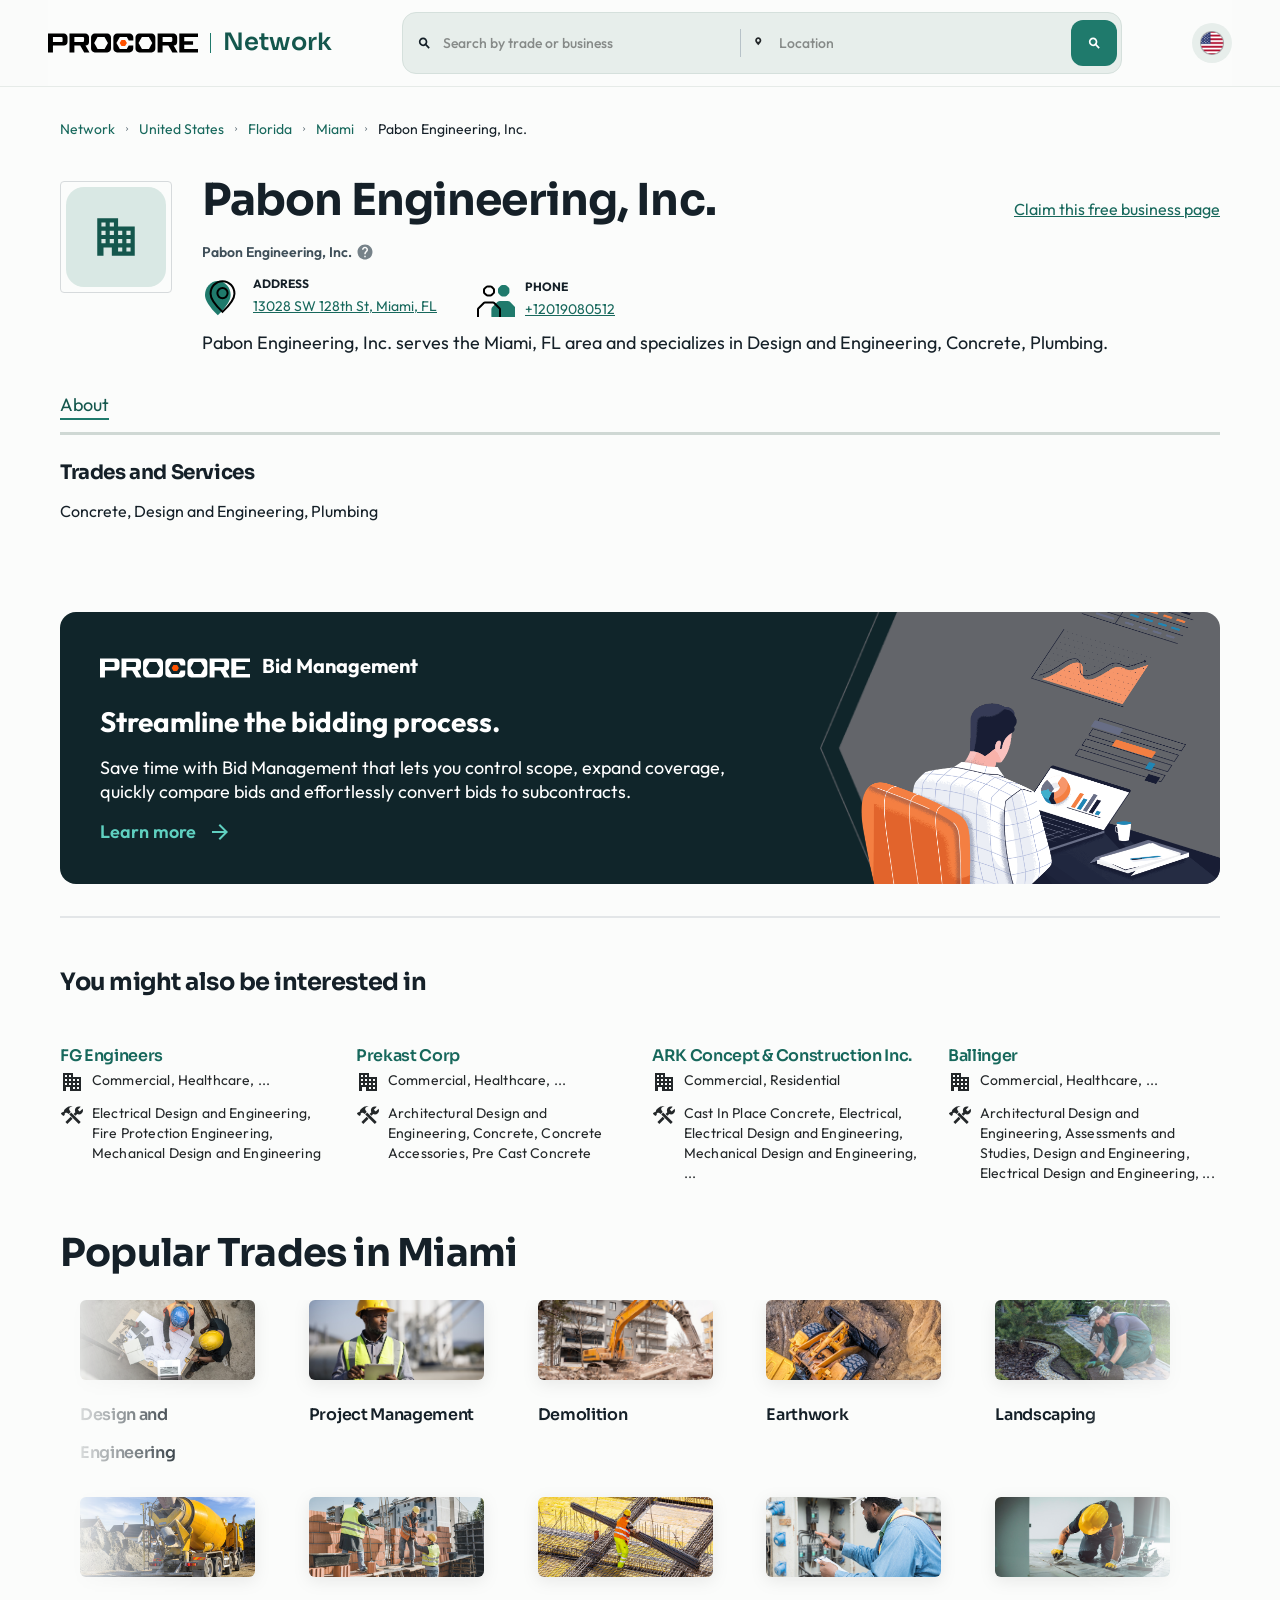
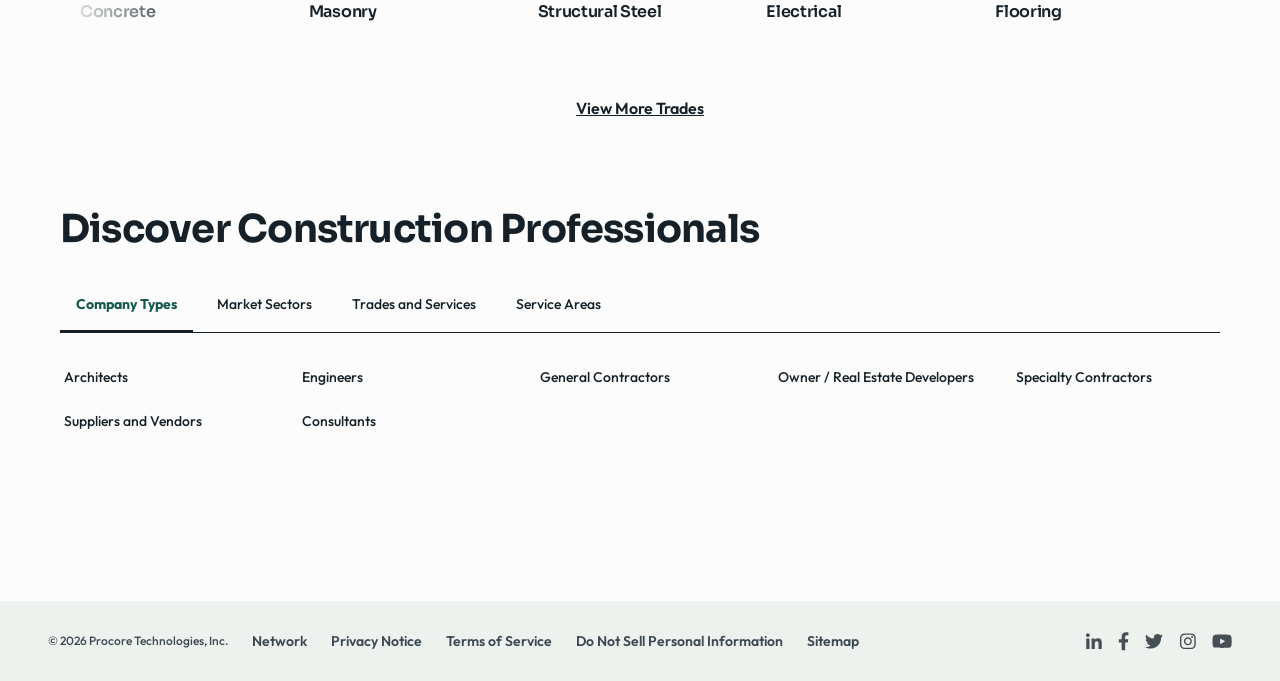
==== commit 828ddc9a: "Harden responsive layout across phone, tablet, and desktop. Add safe-area padding, touch-friendly ta" ====
--- a/index.html
+++ b/index.html
@@ -835,16 +835,58 @@
       color: var(--orange);
     }
 
-    /* ========== RESPONSIVE — matched to live network.procore.com ========== */
+    /* ========== RESPONSIVE (phone / tablet / desktop / Safari) ========== */
+    .site-header {
+      padding-left: max(16px, env(safe-area-inset-left));
+      padding-right: max(16px, env(safe-area-inset-right));
+    }
+    .site-footer {
+      padding-bottom: max(24px, env(safe-area-inset-bottom));
+      padding-left: max(16px, env(safe-area-inset-left));
+      padding-right: max(16px, env(safe-area-inset-right));
+    }
+    .container {
+      padding-left: max(16px, env(safe-area-inset-left));
+      padding-right: max(16px, env(safe-area-inset-right));
+    }
+
     @media (min-width: 1200px) {
-      .site-header { padding: 0 48px; }
+      .site-header { padding: 0 48px; padding-left: max(48px, env(safe-area-inset-left)); padding-right: max(48px, env(safe-area-inset-right)); }
       .container { padding: 32px 60px 80px; }
-      .site-footer { padding: 24px 48px; }
+      .site-footer { padding: 24px 48px; padding-bottom: max(24px, env(safe-area-inset-bottom)); }
       .toolbar { -webkit-flex-wrap: nowrap; flex-wrap: nowrap; gap: 12px 48px; }
       .search-wrap { -webkit-flex: 1 1 auto; flex: 1 1 auto; }
     }
 
-    /* Header search drops to full-width row (live ~1250) */
+    @media (max-width: 1430px) {
+      .trades-grid {
+        display: grid;
+        grid-template-columns: repeat(5, minmax(190px, 320px));
+        grid-auto-flow: row;
+        grid-template-rows: auto auto;
+        gap: 24px;
+        padding: 0 20px;
+        overflow-x: auto;
+        overflow-y: hidden;
+        -webkit-overflow-scrolling: touch;
+        overscroll-behavior-x: contain;
+        scrollbar-width: none;
+        -webkit-mask-image: linear-gradient(90deg, rgba(255,255,255,0) 0%, #fff 12%, #fff 88%, rgba(255,255,255,0) 100%);
+        mask-image: linear-gradient(90deg, rgba(255,255,255,0) 0%, #fff 12%, #fff 88%, rgba(255,255,255,0) 100%);
+      }
+      .trades-grid::-webkit-scrollbar { display: none; }
+      .trade-card {
+        width: 175px;
+        min-width: 175px;
+      }
+      .trade-card img {
+        width: 175px !important;
+        height: 80px !important;
+        object-fit: cover;
+      }
+    }
+
+    /* Header search full-width under logo row */
     @media (max-width: 1249px) {
       .toolbar { gap: 12px 8px; }
       .search-wrap {
@@ -856,61 +898,31 @@
         width: 100%;
         margin: 0 auto;
       }
-    }
-
-    @media (max-width: 1430px) {
-      .trades-grid {
-        display: grid;
-        grid-template-columns: repeat(5, minmax(190px, 320px));
-        grid-auto-flow: row;
-        grid-template-rows: auto auto;
-        gap: 24px;
-        padding: 0 20px;
-        overflow-x: scroll;
-        overflow-y: hidden;
-        -webkit-overflow-scrolling: touch;
-        scrollbar-width: none;
-        -webkit-mask-image: linear-gradient(90deg, rgba(255,255,255,0) 0%, #fff 20%, #fff 80%, rgba(255,255,255,0) 100%);
-        mask-image: linear-gradient(90deg, rgba(255,255,255,0) 0%, #fff 20%, #fff 80%, rgba(255,255,255,0) 100%);
-      }
-      .trades-grid::-webkit-scrollbar { display: none; }
-      .trade-card {
-        width: 175px;
-        min-width: 175px;
-      }
-      .trade-card img {
-        width: 175px !important;
-        height: 80px !important;
-        object-fit: cover;
-      }
+      .header-actions { margin-left: auto; }
     }
 
     @media (max-width: 1199px) {
-      .container { padding: 24px 36px 64px; }
+      .container { padding: 24px 28px 64px; }
+      .similar-grid { grid-template-columns: repeat(2, minmax(0, 1fr)); }
       .site-footer {
         -webkit-flex-direction: column;
         flex-direction: column;
         -webkit-align-items: flex-start;
         align-items: flex-start;
         padding: 24px 16px;
-      }
-      .footer-cluster {
-        margin-bottom: 0;
+        padding-bottom: max(24px, env(safe-area-inset-bottom));
       }
       .socials { margin-top: 8px; }
-      .socials a:hover { fill: var(--orange); color: var(--orange); }
-      .footer-links a:hover { color: var(--orange); }
     }
 
     @media (max-width: 1089px) {
-      .ad-content { max-width: 55%; }
-      .ad-image { top: 0; }
-    }
-
-    /* Bid banner mobile (live ~910) */
+      .ad-content { max-width: 58%; }
+      .ad-image { top: 0; width: min(300px, 40vw); }
+    }
+
     @media (max-width: 909px) {
       .ad-banner {
-        padding: 28px 20px 28px 40px;
+        padding: 24px 20px;
         background-image: none;
         min-height: 0;
       }
@@ -923,9 +935,8 @@
       .ad-body { font-size: 16px; line-height: 22px; }
     }
 
-    /* Profile + similar scroll (live ~960) */
     @media (max-width: 959px) {
-      .profile-header { padding-top: 24px; }
+      .profile-header { padding-top: 20px; }
       .profile-top {
         -webkit-flex-direction: column;
         flex-direction: column;
@@ -943,100 +954,153 @@
         -webkit-align-items: flex-start;
         align-items: flex-start;
         margin-top: 8px;
+        gap: 10px;
       }
       h1 {
-        font-size: 28px;
-        line-height: 36px;
+        font-size: clamp(24px, 7vw, 28px);
+        line-height: 1.2;
         margin-bottom: 0;
         word-break: break-word;
+        overflow-wrap: anywhere;
       }
       .meta-row {
         -webkit-flex-direction: column;
         flex-direction: column;
-        gap: 12px;
+        gap: 14px;
         margin: 16px 0;
       }
+      .meta-icon svg { max-width: 36px; height: auto; }
       .about-blurb { font-size: 16px; line-height: 24px; }
       .about-section h2 { font-size: 18px; line-height: 24px; }
       .profile-nav-wrap {
         position: -webkit-sticky;
         position: sticky;
-        top: 72px;
-      }
-      .similar { padding-top: 32px; }
+        top: 64px;
+        z-index: 20;
+      }
+      .similar { padding-top: 28px; }
       .similar h3 { font-size: 20px; line-height: 28px; }
       .similar-grid {
         display: -webkit-flex;
         display: flex;
         -webkit-flex-wrap: nowrap;
         flex-wrap: nowrap;
-        overflow-x: scroll;
+        overflow-x: auto;
         -webkit-overflow-scrolling: touch;
-        gap: 24px;
+        overscroll-behavior-x: contain;
+        gap: 20px;
         padding-bottom: 8px;
+        margin: 0 -4px;
+        padding-left: 4px;
+        padding-right: 4px;
         scrollbar-width: none;
         -ms-overflow-style: none;
       }
       .similar-grid::-webkit-scrollbar { display: none; }
       .similar-card {
-        min-width: 240px;
+        min-width: min(260px, 78vw);
         max-width: 280px;
         -webkit-flex: 0 0 auto;
         flex: 0 0 auto;
-        margin-top: 16px;
+        margin-top: 12px;
         margin-right: 0;
       }
       .trades-section h2,
       .discover h2 {
-        font-size: 24px;
-        line-height: 32px;
+        font-size: clamp(20px, 5vw, 24px);
+        line-height: 1.3;
       }
       .view-more-wrap { display: none; }
       .type-list {
-        grid-template-columns: repeat(auto-fill, minmax(140px, 1fr));
+        grid-template-columns: repeat(2, minmax(0, 1fr));
+        gap: 8px 16px;
+      }
+      .tabs {
+        margin: 0 -4px;
+        padding-left: 4px;
+        padding-right: 4px;
       }
     }
 
     @media (max-width: 767px) {
-      .site-header { padding: 0 24px; }
+      .site-header {
+        padding: 0 max(16px, env(safe-area-inset-left));
+        padding-right: max(16px, env(safe-area-inset-right));
+      }
+      .container { padding: 18px max(16px, env(safe-area-inset-left)) 56px; padding-right: max(16px, env(safe-area-inset-right)); }
+      .brand-logo { width: 120px; height: auto; }
+      .network-link { font-size: 18px; }
+      .btn { min-height: 40px; padding: 0 14px; font-size: 13px; }
     }
 
     @media (max-width: 599px) {
-      .site-header { padding: 0 12px; }
-      .container { padding: 16px 12px 48px; }
+      .site-header {
+        padding-left: max(12px, env(safe-area-inset-left));
+        padding-right: max(12px, env(safe-area-inset-right));
+      }
+      .container {
+        padding: 14px max(12px, env(safe-area-inset-left)) 48px;
+        padding-right: max(12px, env(safe-area-inset-right));
+      }
       .search-field.location,
       .search-divider,
       .search-submit { display: none; }
       .search-form {
         display: block;
-        padding: 2px 8px;
+        padding: 4px 10px;
+        border-radius: 12px !important;
       }
       .search-field.trade {
         width: 100%;
-        padding-left: 8px;
-      }
-      .search-field input { font-size: 16px; }
-      .locale-btn { width: 40px; height: 40px; }
-      .breadcrumbs { font-size: 12px; row-gap: 4px; }
+        padding-left: 4px;
+      }
+      .search-field input {
+        font-size: 16px; /* prevents iOS zoom */
+        padding: 14px 8px;
+      }
+      .locale-btn {
+        width: 44px;
+        height: 44px;
+        min-width: 44px;
+      }
+      .breadcrumbs {
+        font-size: 12px;
+        row-gap: 4px;
+        -webkit-flex-wrap: wrap;
+        flex-wrap: wrap;
+      }
       .crumb-sep { margin: 0 4px; }
       .breadcrumbs .current { white-space: normal; }
       .claim-link span { font-size: 14px !important; }
       .tabs { -webkit-overflow-scrolling: touch; }
-      .tab { padding: 10px 12px; min-height: 44px; }
+      .tab {
+        padding: 12px 14px;
+        min-height: 44px;
+        white-space: nowrap;
+      }
+      .ad-banner { padding: 20px 16px; border-radius: 12px !important; }
+      .ad-kicker { font-size: 16px; line-height: 22px; }
+      .ad-cta { font-size: 16px; min-height: 44px; }
       .footer-cluster {
         -webkit-flex-direction: column;
         flex-direction: column;
         -webkit-align-items: flex-start;
         align-items: flex-start;
         gap: 16px;
+        width: 100%;
       }
       .footer-links {
         -webkit-flex-direction: column;
         flex-direction: column;
         -webkit-align-items: flex-start;
         align-items: flex-start;
-        gap: 16px;
-      }
+        gap: 14px;
+        width: 100%;
+      }
+      .footer-links a { min-height: 44px; display: inline-flex; align-items: center; }
+      .socials { gap: 18px; }
+      .socials a { min-width: 44px; min-height: 44px; }
+      .type-list { grid-template-columns: 1fr; }
     }
 
     @media (max-width: 434px) {
@@ -1046,13 +1110,23 @@
         -webkit-align-items: flex-start;
         align-items: flex-start;
         gap: 4px;
-      }
-      .brand-logo { margin-right: 0; }
+        max-width: 60%;
+      }
+      .brand-logo { width: 108px; margin-right: 0; }
       .network-link {
         border-left: none;
         padding-left: 0;
-      }
-      h1 { font-size: 24px; line-height: 30px; }
+        font-size: 16px;
+      }
+      h1 { font-size: 22px; line-height: 28px; }
+      .similar-card { min-width: min(240px, 85vw); }
+      .trade-card,
+      .trade-card img { width: 160px !important; min-width: 160px; }
+    }
+
+    @media (max-width: 959px) and (orientation: landscape) {
+      .profile-nav-wrap { top: 56px; }
+      .avatar { width: 64px; height: 64px; min-width: 64px; min-height: 64px; }
     }
   </style>
 </head>
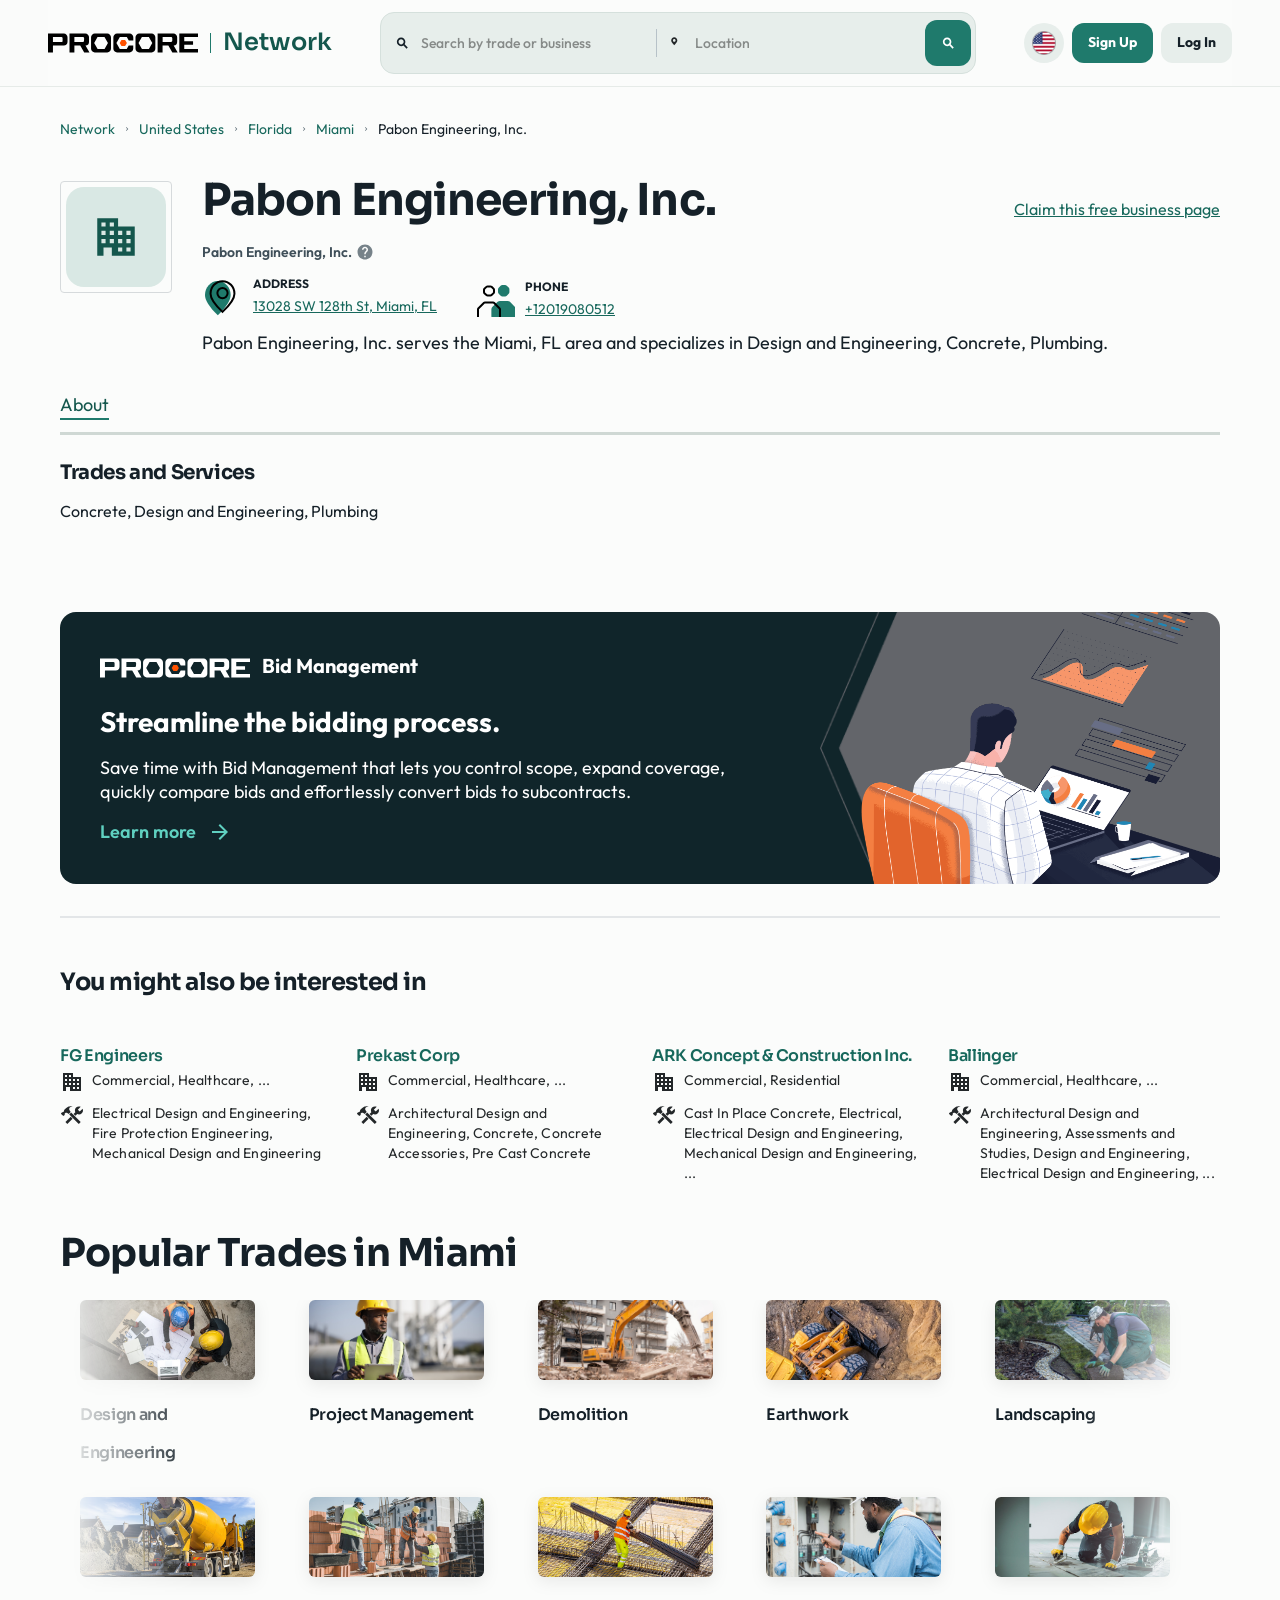
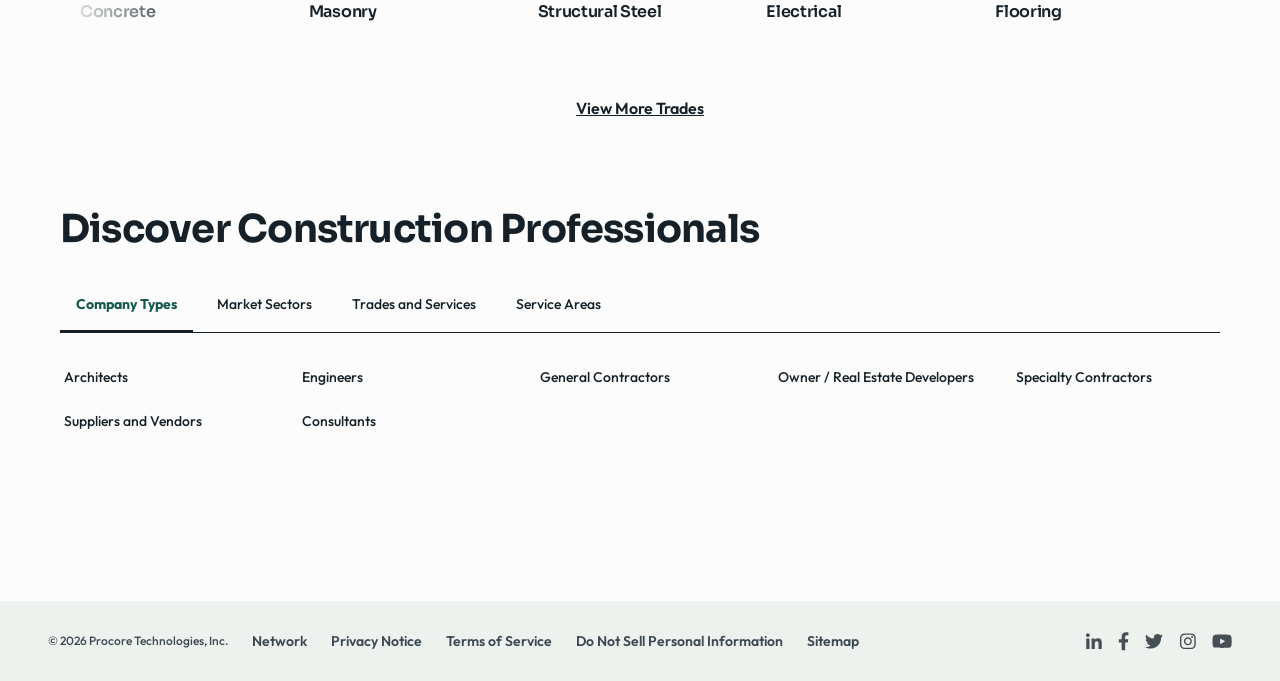
==== commit 5d7fb14c: "Restore hamburger menu mobile layout. Bring back the mobile header menu, stacked search card with fu" ====
--- a/index.html
+++ b/index.html
@@ -305,6 +305,50 @@
     }
     .btn-login:hover { background: #e8ebed; }
 
+    /* Mobile search / hamburger — desktop hides these */
+    .mobile-search-shell { display: none; }
+    .mobile-menu {
+      display: none;
+      -webkit-flex-direction: column;
+      flex-direction: column;
+      gap: 12px;
+      padding: 8px 0 16px;
+      border-top: 1px solid var(--border-light);
+    }
+    .mobile-menu[hidden] { display: none !important; }
+    .mobile-menu a:not(.btn) {
+      display: block;
+      padding: 12px 0;
+      font-size: 15px;
+      font-weight: 600;
+      color: var(--text);
+      min-height: 44px;
+    }
+    .menu-toggle {
+      display: none;
+      width: 44px;
+      height: 44px;
+      padding: 0;
+      border: 0;
+      background: transparent;
+      cursor: pointer;
+      -webkit-flex-direction: column;
+      flex-direction: column;
+      -webkit-align-items: center;
+      align-items: center;
+      -webkit-justify-content: center;
+      justify-content: center;
+      gap: 5px;
+    }
+    .menu-toggle span {
+      display: block;
+      width: 18px;
+      height: 2px;
+      background: #000;
+      border-radius: 1px;
+    }
+    .desktop-only { display: -webkit-inline-flex; display: inline-flex; }
+
     /* ========== MAIN ========== */
     .main-wrap {
       background: var(--white);
@@ -936,6 +980,73 @@
     }
 
     @media (max-width: 959px) {
+      .search-wrap-desktop { display: none !important; }
+      .desktop-only { display: none !important; }
+      .menu-toggle {
+        display: -webkit-flex;
+        display: flex;
+      }
+      .mobile-menu:not([hidden]) {
+        display: -webkit-flex;
+        display: flex;
+      }
+      .toolbar {
+        -webkit-flex-wrap: nowrap;
+        flex-wrap: nowrap;
+        min-height: 56px;
+      }
+      .mobile-search-shell {
+        display: block;
+        background: var(--white);
+        padding: 12px max(16px, env(safe-area-inset-left)) 16px;
+        padding-right: max(16px, env(safe-area-inset-right));
+        border-bottom: 1px solid var(--border-light);
+      }
+      .search-form-mobile {
+        display: -webkit-flex;
+        display: flex;
+        -webkit-flex-direction: column;
+        flex-direction: column;
+        width: 100%;
+        max-width: 720px;
+        margin: 0 auto;
+        padding: 4px 12px 12px;
+        background: var(--white);
+        border: 1px solid #e2e2e2;
+        border-radius: 8px;
+        box-shadow: 0 1px 4px rgba(0,0,0,.06);
+      }
+      .search-form-mobile .search-field {
+        width: 100%;
+        padding: 10px 4px;
+        border-bottom: 1px solid #e8ebed;
+      }
+      .search-form-mobile .search-field.location {
+        border-bottom: 1px solid var(--accent);
+        margin-bottom: 12px;
+      }
+      .search-form-mobile .search-field input {
+        padding: 8px 4px;
+        font-size: 16px;
+        font-weight: 500;
+      }
+      .search-submit-mobile {
+        width: 100%;
+        height: 48px;
+        border: 0;
+        border-radius: 6px;
+        background: var(--orange);
+        color: #fff;
+        cursor: pointer;
+        display: -webkit-flex;
+        display: flex;
+        -webkit-align-items: center;
+        align-items: center;
+        -webkit-justify-content: center;
+        justify-content: center;
+      }
+      .search-submit-mobile:hover { filter: brightness(0.95); }
+      .socials { -webkit-order: -1; order: -1; }
       .profile-header { padding-top: 20px; }
       .profile-top {
         -webkit-flex-direction: column;
@@ -981,28 +1092,17 @@
       .similar { padding-top: 28px; }
       .similar h3 { font-size: 20px; line-height: 28px; }
       .similar-grid {
-        display: -webkit-flex;
-        display: flex;
-        -webkit-flex-wrap: nowrap;
-        flex-wrap: nowrap;
-        overflow-x: auto;
-        -webkit-overflow-scrolling: touch;
-        overscroll-behavior-x: contain;
-        gap: 20px;
-        padding-bottom: 8px;
-        margin: 0 -4px;
-        padding-left: 4px;
-        padding-right: 4px;
-        scrollbar-width: none;
-        -ms-overflow-style: none;
-      }
-      .similar-grid::-webkit-scrollbar { display: none; }
+        display: grid;
+        grid-template-columns: 1fr 1fr;
+        gap: 20px 16px;
+        overflow: visible;
+        margin: 0;
+        padding: 0;
+      }
       .similar-card {
-        min-width: min(260px, 78vw);
-        max-width: 280px;
-        -webkit-flex: 0 0 auto;
-        flex: 0 0 auto;
-        margin-top: 12px;
+        min-width: 0;
+        max-width: none;
+        margin-top: 0;
         margin-right: 0;
       }
       .trades-section h2,
@@ -1011,6 +1111,28 @@
         line-height: 1.3;
       }
       .view-more-wrap { display: none; }
+      .trades-grid {
+        display: grid !important;
+        grid-template-columns: 1fr 1fr !important;
+        grid-template-rows: none !important;
+        gap: 16px 12px !important;
+        overflow: visible !important;
+        padding: 0 !important;
+        -webkit-mask-image: none !important;
+        mask-image: none !important;
+      }
+      .trade-card {
+        width: auto !important;
+        min-width: 0 !important;
+      }
+      .trade-card img {
+        width: 100% !important;
+        max-width: 100% !important;
+        height: auto !important;
+        aspect-ratio: 16 / 10;
+        object-fit: cover;
+        border-radius: 6px;
+      }
       .type-list {
         grid-template-columns: repeat(2, minmax(0, 1fr));
         gap: 8px 16px;
@@ -1042,21 +1164,11 @@
         padding: 14px max(12px, env(safe-area-inset-left)) 48px;
         padding-right: max(12px, env(safe-area-inset-right));
       }
-      .search-field.location,
-      .search-divider,
-      .search-submit { display: none; }
-      .search-form {
-        display: block;
-        padding: 4px 10px;
-        border-radius: 12px !important;
-      }
-      .search-field.trade {
-        width: 100%;
-        padding-left: 4px;
-      }
-      .search-field input {
-        font-size: 16px; /* prevents iOS zoom */
-        padding: 14px 8px;
+      .search-wrap-desktop .search-field.location,
+      .search-wrap-desktop .search-divider,
+      .search-wrap-desktop .search-submit { display: none; }
+      .search-form-mobile .search-field input {
+        font-size: 16px;
       }
       .locale-btn {
         width: 44px;
@@ -1119,9 +1231,8 @@
         font-size: 16px;
       }
       h1 { font-size: 22px; line-height: 28px; }
-      .similar-card { min-width: min(240px, 85vw); }
-      .trade-card,
-      .trade-card img { width: 160px !important; min-width: 160px; }
+      .similar-card h4 { font-size: 14px; }
+      .brand { max-width: 70%; }
     }
 
     @media (max-width: 959px) and (orientation: landscape) {
@@ -1140,7 +1251,7 @@
         <a class="network-link" href="index.html">Network</a>
       </div>
 
-      <div class="search-wrap">
+      <div class="search-wrap search-wrap-desktop">
         <form class="search-form" role="search" aria-label="search form" action="#" onsubmit="return false;">
           <div class="search-field trade" aria-label="Search Trade or Sector">
             <svg width="14" height="14" viewBox="0 0 24 24" fill="currentColor" aria-hidden="true">
@@ -1167,9 +1278,44 @@
         <div class="locale-btn" data-test-id="selected-locale-container">
           <img src="assets/us-flag.png" alt="Selected Locale Logo" width="24" height="24" />
         </div>
+        <a class="btn btn-signup desktop-only" href="#">Sign Up</a>
+        <a class="btn btn-login desktop-only" href="#">Log In</a>
+        <button class="menu-toggle" type="button" aria-label="Open menu" aria-expanded="false" id="menuToggle">
+          <span></span><span></span><span></span>
+        </button>
       </div>
     </div>
+
+    <div class="mobile-menu" id="mobileMenu" hidden>
+      <a class="btn btn-signup" href="#">Sign Up</a>
+      <a class="btn btn-login" href="#">Log In</a>
+      <a href="index.html">Network</a>
+      <a href="privacy.html">Privacy Notice</a>
+      <a href="terms.html">Terms of Service</a>
+    </div>
   </header>
+
+  <div class="mobile-search-shell">
+    <form class="search-form search-form-mobile" role="search" aria-label="mobile search form" action="#" onsubmit="return false;">
+      <div class="search-field trade">
+        <svg width="16" height="16" viewBox="0 0 24 24" fill="currentColor" aria-hidden="true">
+          <path fill-rule="evenodd" clip-rule="evenodd" d="M16.5728 14.1341C17.3376 12.9483 17.7831 11.526 17.7831 9.99805C17.7831 5.85591 14.5126 2.49805 10.4781 2.49805C6.44366 2.49805 3.1731 5.85591 3.1731 9.99805C3.1731 14.1402 6.44366 17.498 10.4781 17.498C11.9664 17.498 13.3517 17.0406 14.5066 16.2554L19.8186 21.7091L21.8847 19.5878L16.5728 14.1341ZM10.4781 14.498C12.8988 14.498 14.8611 12.4833 14.8611 9.99805C14.8611 7.51277 12.8988 5.49805 10.4781 5.49805C8.05744 5.49805 6.0951 7.51277 6.0951 9.99805C6.0951 12.4833 8.05744 14.498 10.4781 14.498Z"></path>
+        </svg>
+        <input type="text" placeholder="Search by trade or business" />
+      </div>
+      <div class="search-field location">
+        <svg width="16" height="16" viewBox="0 0 24 24" fill="none" aria-hidden="true">
+          <path fill-rule="evenodd" clip-rule="evenodd" d="M14.25 7.77273C14.25 4.72234 11.8997 2.25 9 2.25C6.10025 2.25 3.75 4.72234 3.75 7.77273C3.75 9.80571 5.5 12.4652 9 15.75C12.5 12.4652 14.25 9.80571 14.25 7.77273ZM9 9.75C10.2426 9.75 11.25 8.74264 11.25 7.5C11.25 6.25736 10.2426 5.25 9 5.25C7.75736 5.25 6.75 6.25736 6.75 7.5C6.75 8.74264 7.75736 9.75 9 9.75Z" fill="#232729"></path>
+        </svg>
+        <input type="text" placeholder="Location" />
+      </div>
+      <button class="search-submit-mobile" type="submit" aria-label="search button">
+        <svg width="18" height="18" viewBox="0 0 24 24" fill="currentColor" aria-hidden="true">
+          <path fill-rule="evenodd" clip-rule="evenodd" d="M16.5728 14.1341C17.3376 12.9483 17.7831 11.526 17.7831 9.99805C17.7831 5.85591 14.5126 2.49805 10.4781 2.49805C6.44366 2.49805 3.1731 5.85591 3.1731 9.99805C3.1731 14.1402 6.44366 17.498 10.4781 17.498C11.9664 17.498 13.3517 17.0406 14.5066 16.2554L19.8186 21.7091L21.8847 19.5878L16.5728 14.1341ZM10.4781 14.498C12.8988 14.498 14.8611 12.4833 14.8611 9.99805C14.8611 7.51277 12.8988 5.49805 10.4781 5.49805C8.05744 5.49805 6.0951 7.51277 6.0951 9.99805C6.0951 12.4833 8.05744 14.498 10.4781 14.498Z"></path>
+        </svg>
+      </button>
+    </form>
+  </div>
 
   <main class="main-wrap" role="main">
     <div class="container">
@@ -1508,5 +1654,25 @@
     }, true);
   </script>
 
+
+  <script>
+    (function () {
+      var toggle = document.getElementById("menuToggle");
+      var menu = document.getElementById("mobileMenu");
+      if (!toggle || !menu) return;
+      toggle.addEventListener("click", function () {
+        var open = menu.hasAttribute("hidden");
+        if (open) {
+          menu.removeAttribute("hidden");
+          toggle.setAttribute("aria-expanded", "true");
+          toggle.setAttribute("aria-label", "Close menu");
+        } else {
+          menu.setAttribute("hidden", "");
+          toggle.setAttribute("aria-expanded", "false");
+          toggle.setAttribute("aria-label", "Open menu");
+        }
+      });
+    })();
+  </script>
 </body>
 </html>
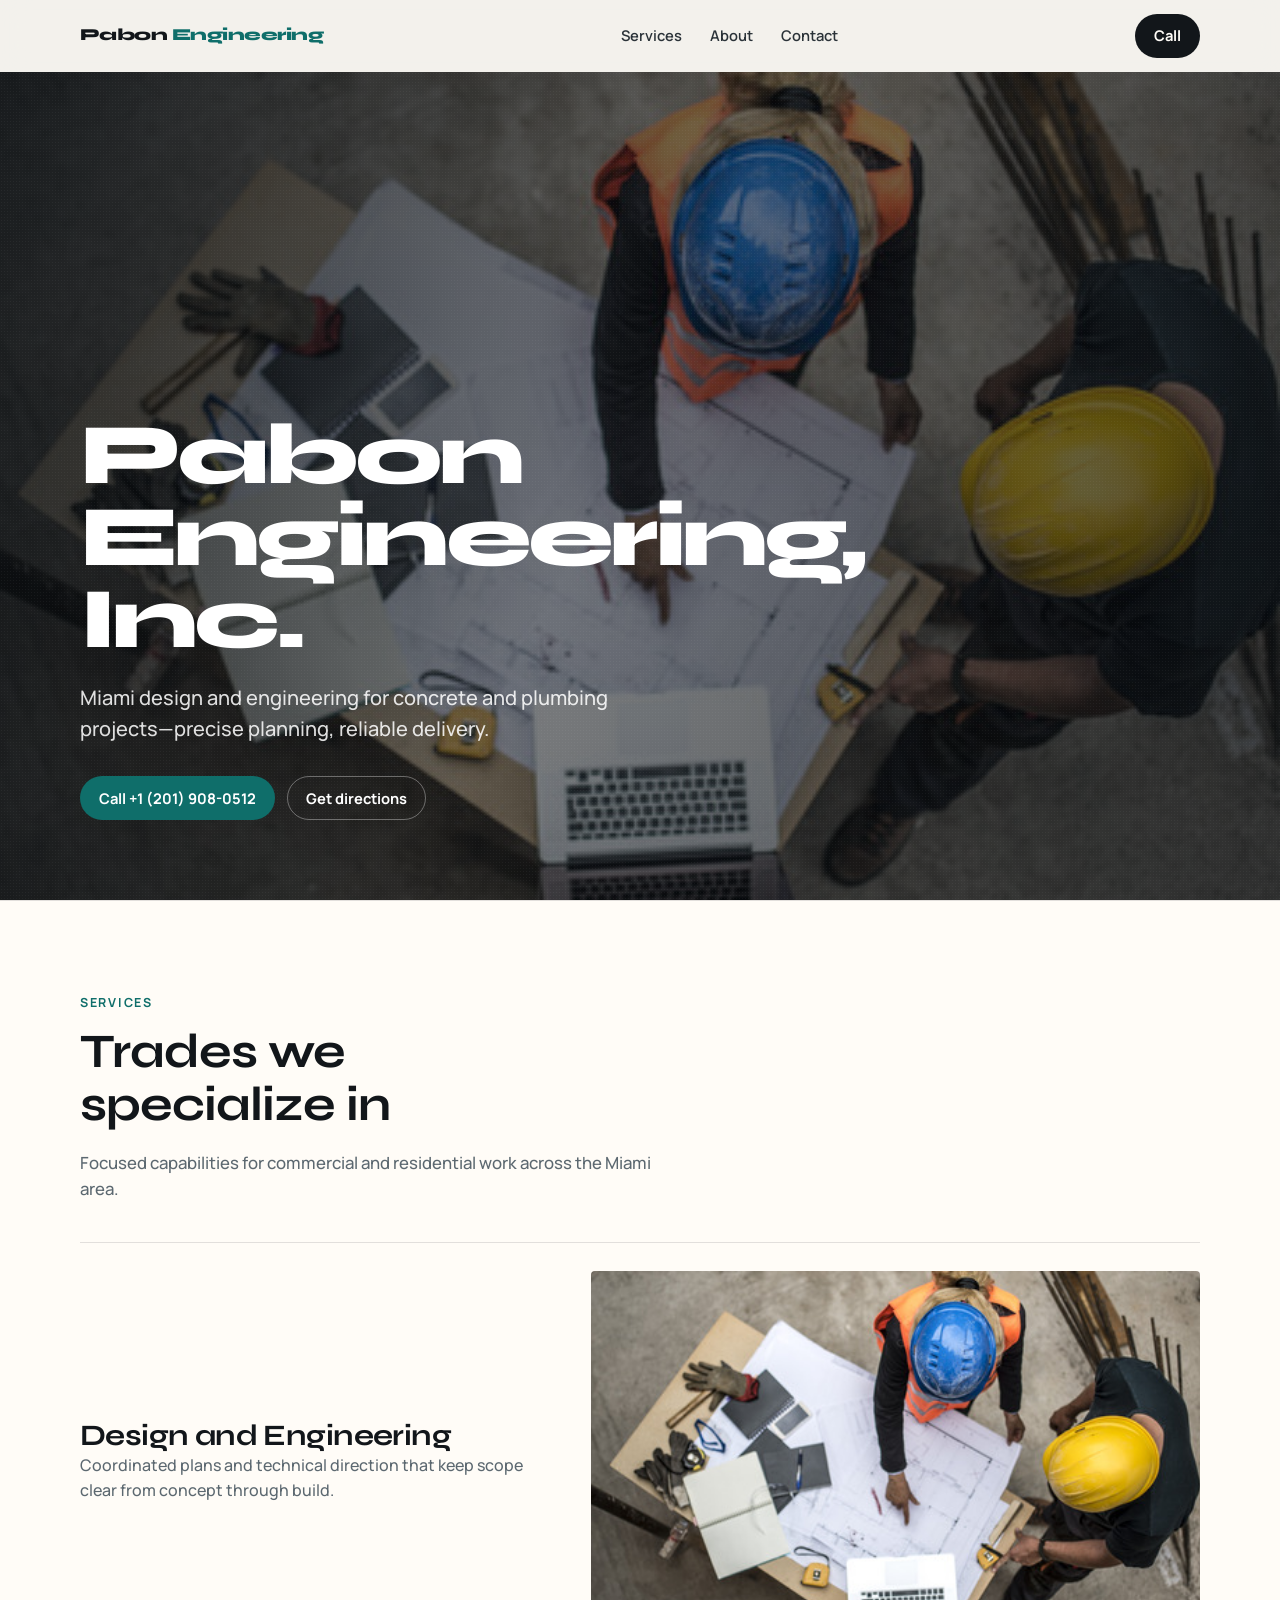
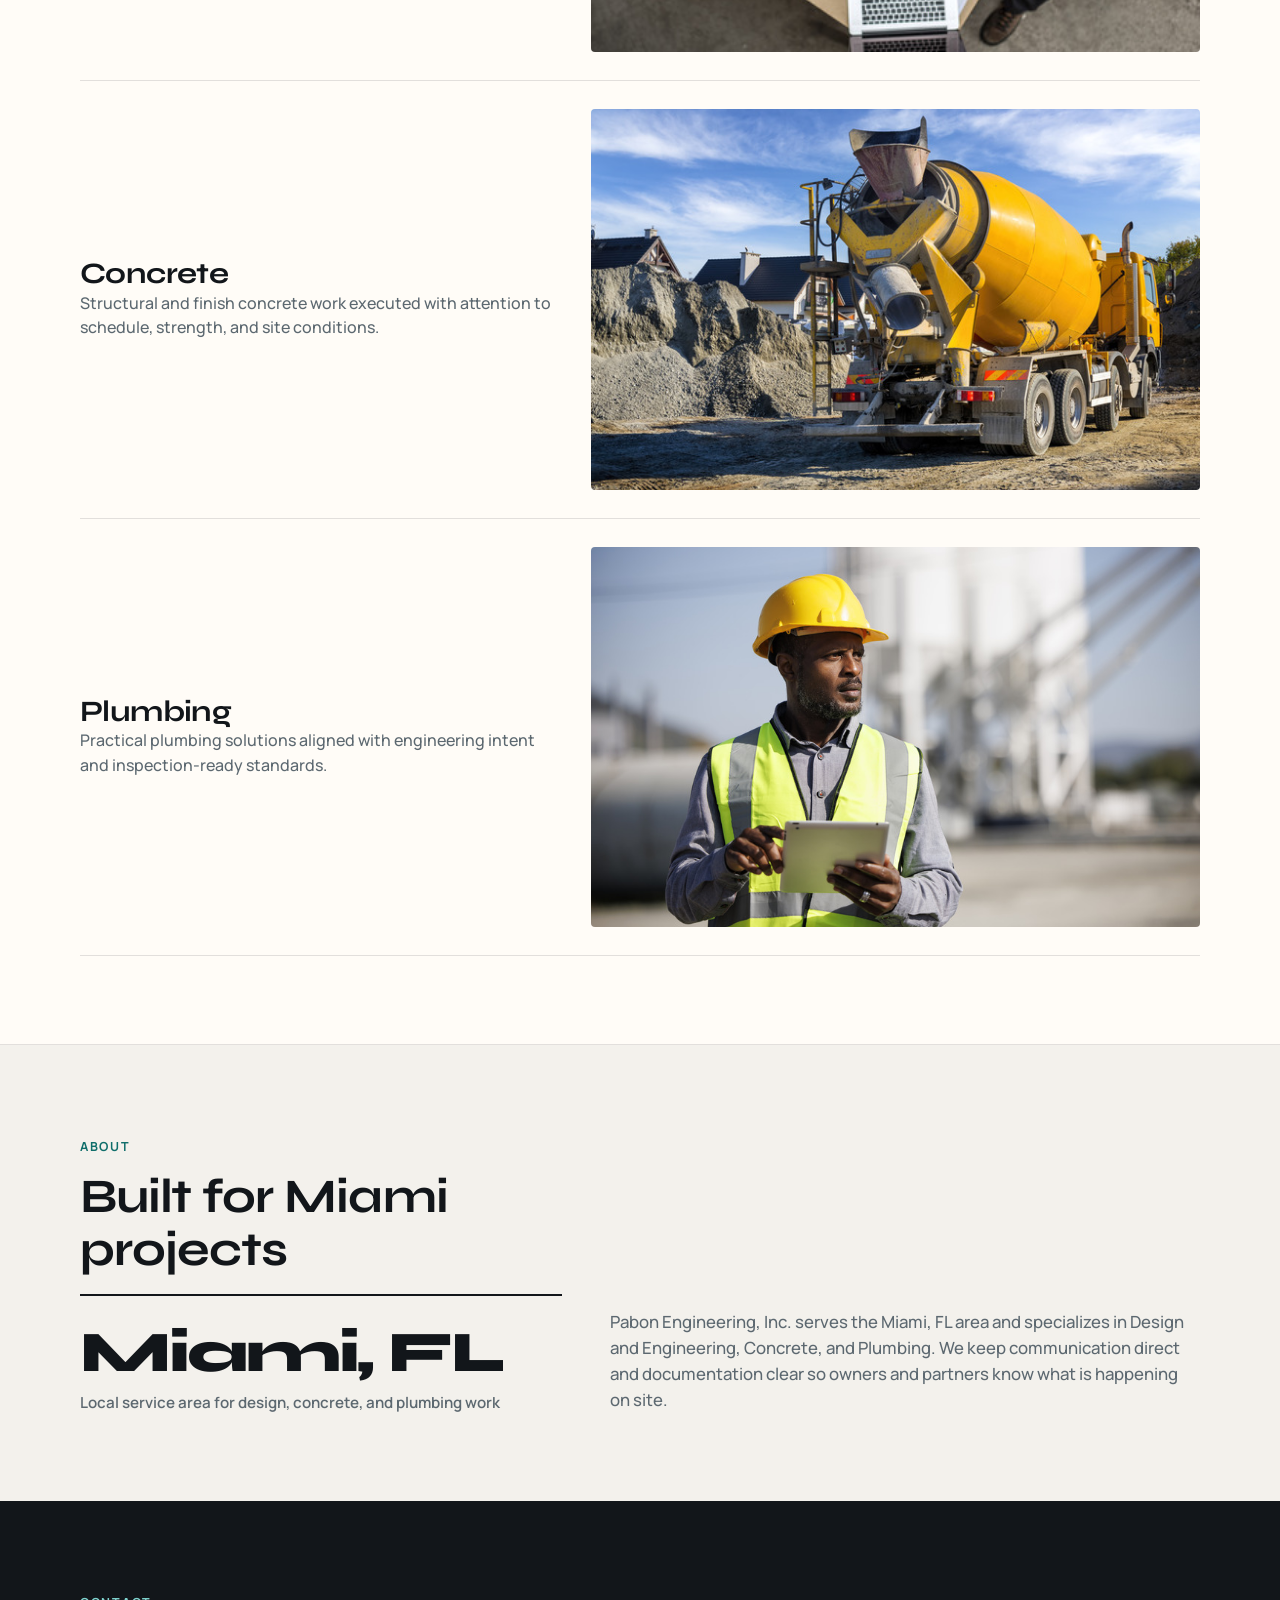
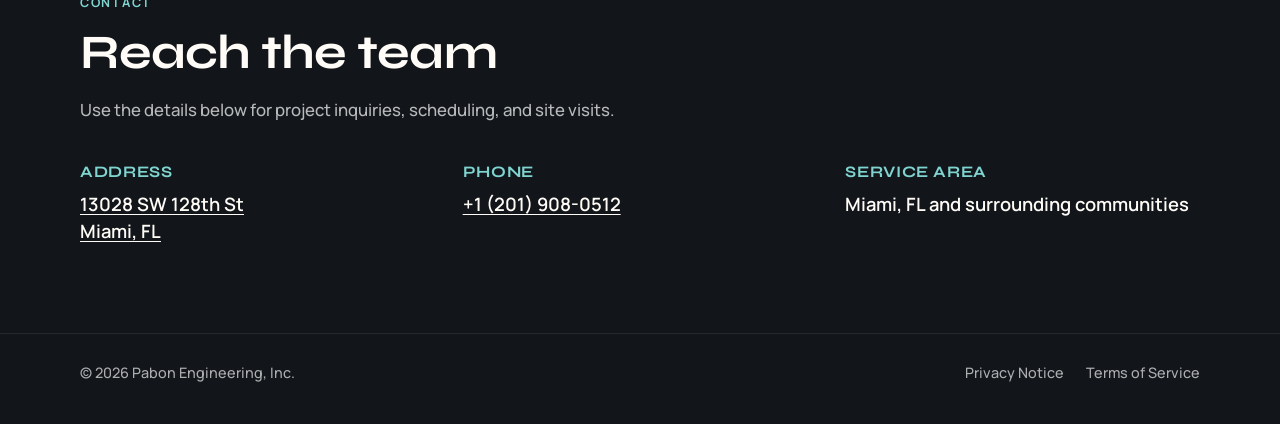
==== commit 58214b3f: "Restore original Pabon Engineering verification site. Bring back the brand-first homepage with servi" ====
--- a/index.html
+++ b/index.html
@@ -3,1675 +3,587 @@
 <head>
   <meta charset="UTF-8" />
   <meta name="viewport" content="width=device-width, initial-scale=1, viewport-fit=cover" />
-  <meta http-equiv="Cache-Control" content="no-cache, no-store, must-revalidate" />
-  <meta http-equiv="Pragma" content="no-cache" />
-  <meta http-equiv="Expires" content="0" />
-  <title>Pabon Engineering, Inc. | Miami, FL</title>
-  <meta name="description" content="Pabon Engineering, Inc. is a construction company based in Miami, FL and specializes in Design and Engineering, Concrete, Plumbing" />
+  <title>Pabon Engineering, Inc. | Design & Engineering in Miami, FL</title>
+  <meta name="description" content="Pabon Engineering, Inc. serves Miami, FL with Design and Engineering, Concrete, and Plumbing. Call +1 (201) 908-0512." />
+  <meta name="robots" content="index, follow" />
+  <link rel="canonical" href="https://pabonengineering.com/" />
+  <meta property="og:type" content="website" />
+  <meta property="og:title" content="Pabon Engineering, Inc. | Miami, FL" />
+  <meta property="og:description" content="Design and Engineering, Concrete, and Plumbing serving the Miami, FL area." />
+  <meta property="og:locale" content="en_US" />
   <link rel="icon" href="assets/favicon.ico" />
   <link rel="preconnect" href="https://fonts.googleapis.com" />
   <link rel="preconnect" href="https://fonts.gstatic.com" crossorigin />
-  <link href="https://fonts.googleapis.com/css2?family=Outfit:wght@400;500;600;700;800&family=Sora:wght@500;600;700&display=swap" rel="stylesheet" />
+  <link href="https://fonts.googleapis.com/css2?family=Manrope:wght@400;500;600;700&family=Syne:wght@600;700;800&display=swap" rel="stylesheet" />
+  <script type="application/ld+json">
+  {
+    "@context": "https://schema.org",
+    "@type": "LocalBusiness",
+    "name": "Pabon Engineering, Inc.",
+    "description": "Construction and engineering company specializing in Design and Engineering, Concrete, and Plumbing in Miami, FL.",
+    "url": "https://pabonengineering.com/",
+    "telephone": "+12019080512",
+    "address": {
+      "@type": "PostalAddress",
+      "streetAddress": "13028 SW 128th St",
+      "addressLocality": "Miami",
+      "addressRegion": "FL",
+      "addressCountry": "US"
+    },
+    "areaServed": {
+      "@type": "City",
+      "name": "Miami"
+    },
+    "knowsAbout": ["Design and Engineering", "Concrete", "Plumbing"]
+  }
+  </script>
   <style>
     :root {
-      --text: #152028;
-      --muted: #5b6b75;
-      --muted-2: #3f4f59;
-      --border: #b7c2c8;
-      --border-light: #e6ebe8;
-      --border-nav: #cfd8d4;
-      --bg: #eef2ef;
-      --white: #fbfcfb;
-      --orange: #1f7a6c;
-      --accent: #1f7a6c;
-      --accent-deep: #14574d;
-      --blue: #1f7a6c;
-      --link-blue: #17685c;
-      --claim: #17685c;
-      --footer: #3d4a52;
-      --ink: #0f1a1f;
-      --banner: #10252a;
+      --ink: #12161a;
+      --ink-soft: #2a3238;
+      --muted: #5c6870;
+      --paper: #f3f1ec;
+      --paper-2: #e8e4dc;
+      --white: #fffcf7;
+      --teal: #0f6e6a;
+      --teal-deep: #0a4f4c;
+      --teal-glow: rgba(15, 110, 106, 0.18);
+      --line: rgba(18, 22, 26, 0.12);
+      --hero-overlay: linear-gradient(115deg, rgba(10, 14, 18, 0.88) 0%, rgba(10, 14, 18, 0.55) 48%, rgba(10, 14, 18, 0.72) 100%);
+      --header-h: 72px;
     }
 
     *, *::before, *::after { box-sizing: border-box; }
     html {
       -webkit-text-size-adjust: 100%;
-      -webkit-font-smoothing: antialiased;
-      -moz-osx-font-smoothing: grayscale;
-      overflow-x: hidden;
+      scroll-behavior: smooth;
+      scroll-padding-top: calc(var(--header-h) + 12px);
     }
     body {
       margin: 0;
-      min-width: 0;
-      width: 100%;
+      color: var(--ink);
+      background: var(--paper);
+      font-family: "Manrope", sans-serif;
+      font-size: 16px;
+      font-weight: 500;
+      line-height: 1.55;
       overflow-x: hidden;
-      color: var(--text);
-      font-family: "Outfit", sans-serif;
-      font-size: 14px;
-      font-weight: 600;
-      line-height: 2rem;
-      background: var(--bg);
-    }
+      -webkit-font-smoothing: antialiased;
+    }
+    img { display: block; max-width: 100%; height: auto; }
     a { color: inherit; text-decoration: none; }
-    img { display: block; max-width: 100%; height: auto; }
-    button, input { font: inherit; color: inherit; }
-    ul, ol { list-style: none; margin: 0; padding: 0; }
     p { margin: 0; }
-
-    h1, h2, h3, h4 {
-      font-family: "Sora", sans-serif;
-      letter-spacing: -0.02em;
-    }
-    .site-header {
-      background: rgba(251, 252, 251, 0.9) !important;
-      -webkit-backdrop-filter: blur(12px);
-      backdrop-filter: blur(12px);
-      border-bottom: 1px solid var(--border-light) !important;
-    }
-    .network-link {
-      font-family: "Sora", sans-serif !important;
-      font-weight: 600 !important;
-      color: var(--accent-deep) !important;
-      border-left-color: var(--accent) !important;
-    }
-    .search-form {
-      background: #e7eeeb !important;
-      border: 1px solid #d5e0dc !important;
-      border-radius: 14px !important;
-    }
-    .search-submit,
-    .btn-signup {
-      background: var(--accent) !important;
-      border-radius: 12px !important;
-    }
-    .search-submit:hover,
-    .btn-signup:hover { background: var(--accent-deep) !important; filter: none !important; }
-    .btn-login {
-      background: #e7eeeb !important;
-      border-radius: 12px !important;
-    }
-    .locale-btn { background: #e7eeeb !important; }
-    .claim-link { color: var(--claim) !important; }
-    .meta-value a { color: var(--link-blue) !important; }
-    .profile-nav a.active {
-      color: var(--accent-deep) !important;
-      box-shadow: inset 0 -2px 0 var(--accent) !important;
-    }
-    .ad-banner {
-      background-color: var(--banner) !important;
-      border-radius: 16px !important;
-    }
-    .ad-cta { color: #5fd0c0 !important; }
-    .similar-card h4 { color: var(--link-blue) !important; }
-    .trade-card h3 { font-family: "Sora", sans-serif; }
-    .tab.active {
-      color: var(--accent-deep) !important;
-      box-shadow: inset 0 -2px 0 var(--accent) !important;
-    }
-    .footer-links a:hover { color: var(--accent) !important; }
-    .socials a:hover { fill: var(--accent) !important; color: var(--accent) !important; }
-    .main-wrap {
-      background:
-        radial-gradient(1200px 500px at 10% -10%, rgba(31,122,108,0.10), transparent 60%),
-        radial-gradient(900px 420px at 100% 0%, rgba(15,26,31,0.06), transparent 55%),
-        var(--bg);
-    }
-    .container {
-      background: transparent;
-    }
-    .avatar {
-      background: #d9e8e4 !important;
-      color: var(--accent-deep) !important;
-      border-radius: 18px !important;
-    }
-    .breadcrumbs a { color: var(--link-blue) !important; }
-
-    /* ========== HEADER ========== */
+    h1, h2, h3 { margin: 0; font-family: "Syne", sans-serif; font-weight: 700; letter-spacing: -0.02em; line-height: 1.1; }
+
     .site-header {
       position: -webkit-sticky;
       position: sticky;
       top: 0;
-      z-index: 100;
-      background: var(--white);
-      border-bottom: 1px solid var(--border-light);
-      padding: 0 24px;
-    }
-    .toolbar {
-      display: -webkit-flex;
-      display: flex;
-      -webkit-flex-wrap: wrap;
-      flex-wrap: wrap;
-      -webkit-align-items: center;
+      z-index: 50;
+      height: var(--header-h);
+      display: flex;
       align-items: center;
-      -webkit-justify-content: space-between;
+      background: rgba(243, 241, 236, 0.78);
+      -webkit-backdrop-filter: blur(14px);
+      backdrop-filter: blur(14px);
+      border-bottom: 1px solid transparent;
+      transition: border-color 0.3s ease, background 0.3s ease;
+    }
+    .site-header.is-scrolled {
+      border-bottom-color: var(--line);
+      background: rgba(243, 241, 236, 0.92);
+    }
+    .header-inner {
+      width: min(1120px, calc(100% - 40px));
+      margin: 0 auto;
+      display: flex;
+      align-items: center;
       justify-content: space-between;
-      gap: 12px 16px;
-      width: 100%;
-      max-width: 1680px;
-      min-height: 64px;
-      margin: 0 auto;
-      padding: 12px 0;
-      background: var(--white);
-    }
-    .brand {
-      display: -webkit-flex;
-      display: flex;
-      -webkit-align-items: center;
+      gap: 20px;
+    }
+    .wordmark {
+      font-family: "Syne", sans-serif;
+      font-weight: 800;
+      font-size: 1.05rem;
+      letter-spacing: -0.03em;
+      color: var(--ink);
+    }
+    .wordmark span { color: var(--teal); }
+    .nav {
+      display: flex;
       align-items: center;
-      -webkit-flex-shrink: 0;
-      flex-shrink: 0;
-    }
-    .brand-logo { width: 150px; height: 20px; margin-right: 12px; }
-    .network-link {
-      color: #000;
-      height: 20px;
-      font-size: 24px;
-      font-weight: 500;
-      line-height: 0.8;
-      border-left: 1px solid #000;
-      padding-left: 12px;
-      text-decoration: none;
-    }
-
-    .search-wrap {
-      -webkit-flex: 1 1 280px;
-      flex: 1 1 280px;
-      min-width: 0;
-      max-width: 720px;
-      margin: 0 auto;
-    }
-    .search-form {
-      display: -webkit-flex;
-      display: flex;
-      -webkit-align-items: center;
+      gap: 28px;
+    }
+    .nav a {
+      font-size: 0.92rem;
+      font-weight: 600;
+      color: var(--ink-soft);
+      transition: color 0.2s ease;
+    }
+    .nav a:hover { color: var(--teal); }
+    .btn {
+      display: inline-flex;
       align-items: center;
-      width: 100%;
-      padding: 2px 4px;
-      background: var(--bg);
-      border: 1px solid #e2e2e2;
-      border-radius: 40px;
-      box-shadow: none;
-    }
-    .search-field {
-      display: -webkit-flex;
-      display: flex;
-      -webkit-align-items: center;
-      align-items: center;
-      -webkit-flex: 1;
-      flex: 1;
-      min-width: 0;
-      border: none;
-    }
-    .search-field.trade { min-width: 0; padding-left: 10px; }
-    .search-field.location { min-width: 0; padding-left: 8px; }
-    .search-field svg { -webkit-flex-shrink: 0; flex-shrink: 0; margin-right: 4px; }
-    .search-field input {
-      width: 100%;
-      min-width: 0;
-      border: 0;
-      outline: 0;
+      justify-content: center;
+      gap: 8px;
+      min-height: 44px;
+      padding: 0 18px;
+      border-radius: 999px;
+      font-weight: 700;
+      font-size: 0.92rem;
+      border: 1px solid transparent;
+      transition: transform 0.2s ease, background 0.2s ease, color 0.2s ease, border-color 0.2s ease;
+    }
+    .btn:hover { transform: translateY(-1px); }
+    .btn-primary {
+      background: var(--teal);
+      color: #fff;
+    }
+    .btn-primary:hover { background: var(--teal-deep); }
+    .btn-ghost {
       background: transparent;
-      padding: 12px 8px;
-      font-weight: 500;
-      font-size: 14px;
-      overflow: hidden;
-      white-space: nowrap;
-      text-overflow: ellipsis;
-      -webkit-appearance: none;
-      appearance: none;
-      border-radius: 0;
-    }
-    .search-field input::placeholder { color: rgba(0,0,0,.42); }
-    .search-divider {
-      width: 1px;
-      height: 28px;
-      margin: 4px;
-      background: var(--border);
-      -webkit-flex-shrink: 0;
-      flex-shrink: 0;
-      border: 0;
-    }
-    .search-submit {
-      width: 46px;
-      height: 46px;
-      padding: 10px;
-      border: 0;
-      border-radius: 40px;
-      background: var(--orange);
       color: #fff;
-      cursor: pointer;
-      display: -webkit-flex;
-      display: flex;
-      -webkit-align-items: center;
-      align-items: center;
-      -webkit-justify-content: center;
-      justify-content: center;
-      -webkit-flex-shrink: 0;
-      flex-shrink: 0;
-    }
-    .search-submit:hover { filter: brightness(0.95); }
-
-    .header-actions {
-      display: -webkit-flex;
-      display: flex;
-      -webkit-align-items: center;
-      align-items: center;
-      gap: 8px;
-      -webkit-flex-shrink: 0;
-      flex-shrink: 0;
-    }
-    .locale-btn {
-      width: 40px;
-      height: 40px;
-      display: -webkit-flex;
-      display: flex;
-      -webkit-align-items: center;
-      align-items: center;
-      -webkit-justify-content: center;
-      justify-content: center;
-      border-radius: 50%;
-      background: var(--bg);
-      cursor: pointer;
-      -webkit-flex-shrink: 0;
-      flex-shrink: 0;
-    }
-    .locale-btn img { width: 24px; height: 24px; }
-    .btn {
-      display: -webkit-inline-flex;
-      display: inline-flex;
-      -webkit-align-items: center;
-      align-items: center;
-      -webkit-justify-content: center;
-      justify-content: center;
-      height: 40px;
-      padding: 0 16px;
-      border-radius: 4px;
-      font-size: 14px;
-      font-weight: 700;
-      line-height: 1.25;
-      white-space: nowrap;
-      border: 0;
-      cursor: pointer;
-      text-decoration: none;
-    }
-    .btn-signup {
-      background: var(--orange);
-      color: #fff;
-    }
-    .btn-signup:hover { filter: brightness(0.95); color: #fff; }
-    .btn-login {
-      background: var(--bg);
-      color: var(--text);
-    }
-    .btn-login:hover { background: #e8ebed; }
-
-    /* Mobile search / hamburger — desktop hides these */
-    .mobile-search-shell { display: none; }
-    .mobile-menu {
-      display: none;
-      -webkit-flex-direction: column;
-      flex-direction: column;
-      gap: 12px;
-      padding: 8px 0 16px;
-      border-top: 1px solid var(--border-light);
-    }
-    .mobile-menu[hidden] { display: none !important; }
-    .mobile-menu a:not(.btn) {
-      display: block;
-      padding: 12px 0;
-      font-size: 15px;
-      font-weight: 600;
-      color: var(--text);
-      min-height: 44px;
-    }
-    .menu-toggle {
+      border-color: rgba(255,255,255,0.35);
+    }
+    .btn-ghost:hover {
+      background: rgba(255,255,255,0.1);
+      border-color: rgba(255,255,255,0.6);
+    }
+    .btn-header { background: var(--ink); color: var(--white); }
+    .btn-header:hover { background: var(--teal); }
+    .nav-toggle {
       display: none;
       width: 44px;
       height: 44px;
-      padding: 0;
       border: 0;
       background: transparent;
+      padding: 0;
       cursor: pointer;
-      -webkit-flex-direction: column;
-      flex-direction: column;
-      -webkit-align-items: center;
-      align-items: center;
-      -webkit-justify-content: center;
-      justify-content: center;
-      gap: 5px;
-    }
-    .menu-toggle span {
+    }
+    .nav-toggle span {
       display: block;
-      width: 18px;
+      width: 20px;
       height: 2px;
-      background: #000;
-      border-radius: 1px;
-    }
-    .desktop-only { display: -webkit-inline-flex; display: inline-flex; }
-
-    /* ========== MAIN ========== */
-    .main-wrap {
-      background: var(--white);
-      width: 100%;
-      overflow-x: hidden;
-    }
-    .container {
-      width: 100%;
-      max-width: 1680px;
-      margin: 0 auto;
-      padding: 24px 24px 64px;
-    }
-
-    /* Breadcrumbs */
-    .breadcrumbs {
-      display: flex;
-      flex-wrap: wrap;
-      align-items: center;
-      margin: 0;
-      color: var(--muted);
-      font-weight: 400;
-      font-size: 14px;
-      line-height: 20px;
-      padding-right: 24px;
-    }
-    .breadcrumbs a {
-      color: #1d5cc9;
-      font-weight: 400;
-      text-decoration: none;
-    }
-    .breadcrumbs a:hover { text-decoration: underline; }
-    .breadcrumbs .current {
-      color: var(--text);
-      font-weight: 400;
-      white-space: nowrap;
-    }
-    .crumb-sep {
-      display: inline-flex;
-      margin: 0 8px;
-      align-items: center;
-      color: var(--muted);
-    }
-    .crumb-sep svg { width: 8px; height: 8px; }
-
-    /* Profile */
-    .profile-header {
-      padding: 37px 0 0;
-    }
-    .profile-top {
-      display: flex;
-      flex-direction: row;
-      align-items: flex-start;
-    }
-    .avatar-wrap {
-      border: 1px solid hsl(200, 8%, 85%);
-      height: fit-content;
-      margin: 5px 30px 5px 0;
-      padding: 5px;
-      border-radius: 4px;
-      flex-shrink: 0;
-    }
-    .avatar {
-      display: flex;
-      align-items: center;
-      justify-content: center;
-      width: 100px;
-      height: 100px;
-      min-width: 100px;
-      min-height: 100px;
-      background: var(--bg);
-      color: hsl(200, 8%, 60%);
-    }
-    .profile-main { width: 100%; min-width: 0; }
-
-    .title-row {
-      display: flex;
-      flex-direction: row;
-      flex-wrap: wrap;
-      justify-content: space-between;
-      align-items: baseline;
-      gap: 16px;
-    }
-    h1 {
-      margin: 0 0 12px;
-      font-size: 44px;
-      font-weight: 700;
-      line-height: 48px;
-      font-style: normal;
-    }
-    .legal-name {
-      display: flex;
-      align-items: center;
-      gap: 4px;
-      margin-top: 5px;
-      color: var(--muted-2);
-      font-size: 14px;
-      font-weight: 600;
-      line-height: 2rem;
-    }
-    .legal-name svg { width: 18px; height: 18px; opacity: .7; }
-    .claim-link {
-      color: var(--claim);
-      text-decoration: underline;
-      display: block;
-      outline: 0;
-    }
-    .claim-link:hover { color: #000; }
-    .claim-link span {
-      font-size: 16px !important;
-      font-weight: 400 !important;
-      line-height: 19px;
-      text-wrap: wrap;
-    }
-
-    .meta-row {
-      display: flex;
-      flex-wrap: wrap;
-      align-items: baseline;
-      gap: 40px;
-      margin: 0 12px 12px 0;
-    }
-    .meta-item {
-      display: flex;
-      gap: 10px;
-      align-items: flex-start;
-      margin-top: 8px;
-    }
-    .meta-icon {
-      display: flex;
-      align-items: center;
-      justify-content: center;
-      flex-shrink: 0;
-    }
-    .meta-text {
-      display: flex;
-      flex-direction: column;
-      gap: 4px;
-      flex: 1;
-    }
-    .meta-label {
-      font-size: 12px;
-      font-weight: 700;
-      line-height: 16px;
-      text-transform: uppercase;
-    }
-    .meta-value {
-      font-size: 14px !important;
-      font-weight: 400;
-      line-height: 20px;
-    }
-    .meta-value a {
-      color: hsl(218, 75%, 45%);
-      text-decoration: underline;
-    }
-    .meta-value a:hover { color: #000; cursor: pointer; }
-
-    .about-blurb {
-      margin-top: 10px;
-      font-size: 18px;
-      font-weight: 400;
-      line-height: 24px;
-    }
-
-    /* Sticky About nav */
-    .profile-nav-wrap {
-      position: -webkit-sticky;
-      position: sticky;
-      top: 80px;
-      z-index: 1;
-      background: var(--white);
-      margin-top: 24px;
-    }
-    .profile-nav {
-      display: flex;
-      gap: 24px;
-      width: 100%;
-      padding: 10px 0;
-      border-bottom: 3px solid var(--border-nav);
-      margin-bottom: 0;
-      justify-content: flex-start;
-    }
-    .profile-nav a {
-      font-size: 18px;
-      font-weight: 400;
-      white-space: nowrap;
-      cursor: pointer;
-      color: var(--muted);
-      padding-bottom: 4px;
-      border-bottom: 2px solid transparent;
-      margin-bottom: -3px;
-    }
-    .profile-nav a.active {
-      color: var(--text);
-      font-weight: 400;
-    }
-
-    /* About / Trades */
-    .about-section {
-      padding: 24px 0 17px;
-    }
-    .about-section h2 {
-      margin: 0 0 12px;
-      font-size: 20px;
-      font-weight: 700;
-      line-height: 28px;
-      color: var(--text);
-    }
-    .about-section p {
-      font-size: 16px;
-      font-weight: 400;
-      line-height: 24px;
-      white-space: pre-line;
-      margin-bottom: 24px;
-    }
-
-    /* Bid Management ad */
-    .ad-banner {
+      margin: 5px auto;
+      background: var(--ink);
+    }
+
+    .hero {
       position: relative;
-      display: flex;
-      justify-content: space-between;
-      margin-top: 48px;
-      padding: 40px;
-      border-radius: 5px;
+      min-height: calc(100svh - var(--header-h));
+      min-height: calc(100vh - var(--header-h));
+      display: flex;
+      align-items: flex-end;
       color: #fff;
-      background-color: #000;
-      background-image: url("assets/ad-bg.png");
-      background-repeat: no-repeat;
-      background-position: 100% center;
-      background-size: 400px 350px;
       overflow: hidden;
-      min-height: 240px;
-    }
-    .ad-content { position: relative; z-index: 1; max-width: 60%; }
-    .ad-top {
-      display: flex;
-      flex-wrap: wrap;
-      align-items: center;
-      gap: 0;
-    }
-    .ad-logo-link { margin-right: 12px; }
-    .ad-logo-full { width: 150px; height: 20px; }
-    .ad-logo-small { display: none; width: 25px; height: 24px; }
-    .ad-kicker {
-      font-size: 20px;
-      font-weight: 700;
-      line-height: 28px;
-      padding-bottom: 4px;
-    }
-    .ad-title {
-      margin-top: 20px;
-      font-size: 28px;
-      font-weight: 700;
-      line-height: 36px;
-    }
-    .ad-body {
-      margin: 16px 0;
-      font-size: 18px;
-      font-weight: 400;
-      line-height: 24px;
-    }
-    .ad-cta {
-      color: var(--orange);
-      width: fit-content;
-      display: flex;
-      column-gap: 12px;
-      align-items: center;
-      transition: all 300ms ease;
-      font-size: 18px;
-      font-weight: 600;
-      line-height: 24px;
-    }
-    .ad-cta:hover { filter: brightness(1.1); }
-    .ad-cta svg { fill: currentColor; }
-    .ad-image {
+      isolation: isolate;
+    }
+    .hero-media {
       position: absolute;
-      top: -16.1%;
-      right: -0.02%;
-      width: 362.52px;
-      height: auto;
-      pointer-events: none;
-    }
-
-    /* Similar */
-    .similar {
-      margin-top: 32px;
-      margin-bottom: 32px;
-      border-top: 2px solid #e3e6e8;
-      padding-top: 48px;
-    }
-    .similar h3 {
-      margin: 0 0 8px;
-      font-size: 24px;
-      font-weight: 700;
-      line-height: 32px;
-    }
-    .similar-grid {
-      display: grid;
-      column-gap: 24px;
-      grid-template-columns: repeat(4, minmax(0, 1fr));
-      margin-top: 16px;
-    }
-    .similar-card {
-      display: flex;
-      flex-direction: column;
-      align-content: flex-start;
-      padding-left: 0;
-      padding-right: 0;
-      margin-top: 32px;
-      min-width: 0;
-      cursor: pointer;
-      color: inherit;
-      overflow: hidden;
-    }
-    .similar-card:hover h4 { text-decoration: underline; }
-    .similar-card h4 {
-      margin: 0;
-      color: var(--link-blue);
-      font-size: 16px;
-      font-weight: 600;
-      line-height: 19px;
-    }
-    .similar-row {
-      display: flex;
-      align-items: flex-start;
-      margin-top: 5px;
-    }
-    .similar-row + .similar-row { margin-top: 4px; }
-    .similar-icon {
-      margin-right: 8px;
-      color: hsl(200, 8%, 15%);
-      flex-shrink: 0;
-    }
-    .similar-row span {
-      font-size: 14px;
-      font-weight: 400;
-      letter-spacing: 0.15px;
-      line-height: 20px;
-      color: hsl(200, 8%, 15%);
-    }
-
-    /* Popular Trades */
-    .trades-section {
-      margin-top: 48px;
-      margin-bottom: 80px;
-    }
-    .trades-section h2 {
-      margin: 0 0 24px;
-      font-size: 2.4rem;
-      font-weight: 700;
-      line-height: 2.8rem;
-    }
-    .trades-grid {
-      display: grid;
-      grid-gap: 24px;
-      grid-template-columns: repeat(5, minmax(0, 1fr));
-    }
-    .trade-card {
-      width: 100%;
-      max-width: 100%;
-      display: flex;
-      align-items: start;
-      flex-direction: column;
-      min-width: 0;
-    }
-    .trade-card img {
-      width: 175px !important;
-      max-width: 100%;
-      height: 80px !important;
-      object-fit: cover;
-      border-radius: 6px;
-      filter: drop-shadow(0 4px 8px rgba(0,0,0,.08));
-    }
-    .trade-card h3 {
-      margin: 0;
-      padding-top: 16px;
-      font-size: 16px;
-      font-weight: 600;
-      line-height: 2.4rem;
-    }
-    .view-more-wrap {
-      text-align: center;
-      padding-top: 34px;
-      grid-column: 1 / -1;
-      width: 100%;
-    }
-    .view-more-wrap a {
-      text-decoration: underline;
-      font-size: 16px;
-      font-weight: 600;
-      line-height: 2.4rem;
-      color: var(--text);
-    }
-    .view-more-wrap a:hover { color: var(--link-blue); }
-
-    /* Discover */
-    .discover {
-      margin-bottom: 80px;
-    }
-    .discover h2 {
-      margin: 0 0 24px;
-      font-size: 2.4rem;
-      font-weight: 700;
-      line-height: 2.8rem;
-    }
-    .tabs-wrap { margin-top: 24px; }
-    .tabs {
-      display: flex;
-      overflow-x: auto;
-      border-bottom: 1px solid var(--text);
-      scrollbar-width: none;
-    }
-    .tabs::-webkit-scrollbar { display: none; }
-    .tab {
-      position: relative;
-      padding: 12px 16px;
-      min-height: 48px;
-      margin-right: 8px;
-      border: 0;
-      background: transparent;
-      cursor: pointer;
-      color: var(--text);
-      font-family: "Outfit", sans-serif;
-      font-size: 14px;
-      font-weight: 500;
-      font-style: normal;
-      text-transform: none;
-      white-space: nowrap;
-    }
-    .tab.active { font-weight: 700; }
-    .tab.active::after {
+      inset: 0;
+      z-index: -2;
+      background:
+        url("assets/trades/design.jpg") center / cover no-repeat;
+      transform: scale(1.04);
+      animation: heroZoom 18s ease-out forwards;
+    }
+    .hero-media::after {
       content: "";
       position: absolute;
-      left: 0;
-      right: 0;
-      bottom: 0;
-      height: 2px;
-      background: var(--text);
-    }
-    .tab-panels { margin-top: 24px; }
-    .tab-panel { display: none; }
-    .tab-panel.active { display: block; }
-    .type-list {
+      inset: 0;
+      background: var(--hero-overlay);
+      z-index: -1;
+    }
+    .hero-grain {
+      position: absolute;
+      inset: 0;
+      z-index: -1;
+      opacity: 0.18;
+      pointer-events: none;
+      background-image: radial-gradient(rgba(255,255,255,0.25) 0.5px, transparent 0.5px);
+      background-size: 3px 3px;
+    }
+    .hero-inner {
+      width: min(1120px, calc(100% - 40px));
+      margin: 0 auto;
+      padding: 72px 0 80px;
+      animation: riseIn 0.9s ease both;
+    }
+    .hero-brand {
+      font-family: "Syne", sans-serif;
+      font-weight: 800;
+      font-size: clamp(2.6rem, 8vw, 5.4rem);
+      letter-spacing: -0.045em;
+      line-height: 0.95;
+      max-width: 11ch;
+      margin-bottom: 22px;
+    }
+    .hero-lead {
+      max-width: 34rem;
+      font-size: clamp(1.05rem, 2.2vw, 1.25rem);
+      font-weight: 500;
+      color: rgba(255,255,255,0.86);
+      margin-bottom: 32px;
+    }
+    .hero-actions {
+      display: flex;
+      flex-wrap: wrap;
       gap: 12px;
+    }
+
+    .section {
+      width: min(1120px, calc(100% - 40px));
+      margin: 0 auto;
+      padding: 88px 0;
+    }
+    .section-label {
+      display: inline-block;
+      margin-bottom: 14px;
+      font-size: 0.78rem;
+      font-weight: 700;
+      letter-spacing: 0.14em;
+      text-transform: uppercase;
+      color: var(--teal);
+    }
+    .section-title {
+      font-size: clamp(2rem, 4vw, 3rem);
+      margin-bottom: 18px;
+      max-width: 14ch;
+    }
+    .section-intro {
+      max-width: 36rem;
+      color: var(--muted);
+      font-size: 1.05rem;
+      margin-bottom: 40px;
+    }
+
+    .services {
+      background: var(--white);
+      border-block: 1px solid var(--line);
+    }
+    .service-list { display: grid; gap: 0; }
+    .service-row {
       display: grid;
-      padding: 4px;
+      grid-template-columns: minmax(0, 1.1fr) minmax(0, 1.4fr);
+      gap: 32px;
+      align-items: center;
+      padding: 28px 0;
+      border-top: 1px solid var(--line);
+      transition: background 0.25s ease, padding 0.25s ease;
+    }
+    .service-row:last-child { border-bottom: 1px solid var(--line); }
+    .service-row:hover {
+      background: var(--teal-glow);
+      padding-left: 12px;
+      padding-right: 12px;
+    }
+    .service-row h3 {
+      font-size: clamp(1.4rem, 2.5vw, 1.85rem);
+    }
+    .service-row p { color: var(--muted); }
+    .service-visual {
+      border-radius: 4px;
+      overflow: hidden;
+      aspect-ratio: 16 / 10;
+      background: var(--paper-2);
+    }
+    .service-visual img {
+      width: 100%;
+      height: 100%;
+      object-fit: cover;
+      transition: transform 0.5s ease;
+    }
+    .service-row:hover .service-visual img { transform: scale(1.04); }
+
+    .about {
+      display: grid;
+      grid-template-columns: minmax(0, 0.9fr) minmax(0, 1.1fr);
+      gap: 48px;
+      align-items: end;
+    }
+    .about-stat {
+      padding: 28px 0 0;
+      border-top: 2px solid var(--ink);
+      font-family: "Syne", sans-serif;
+      font-size: clamp(2.4rem, 5vw, 3.6rem);
+      font-weight: 800;
+      letter-spacing: -0.04em;
+      line-height: 1;
+    }
+    .about-stat small {
+      display: block;
+      margin-top: 10px;
+      font-family: "Manrope", sans-serif;
+      font-size: 0.95rem;
+      font-weight: 600;
+      letter-spacing: 0;
+      color: var(--muted);
+      line-height: 1.4;
+    }
+
+    .contact {
+      background: var(--ink);
+      color: var(--white);
+    }
+    .contact .section-label { color: #7fd4cf; }
+    .contact .section-intro { color: rgba(255,255,255,0.7); }
+    .contact-grid {
+      display: grid;
+      grid-template-columns: repeat(3, minmax(0, 1fr));
+      gap: 28px;
+      margin-top: 12px;
+    }
+    .contact-item h3 {
+      font-size: 1rem;
+      margin-bottom: 10px;
+      color: #7fd4cf;
+      letter-spacing: 0.04em;
+      text-transform: uppercase;
+      font-weight: 700;
+    }
+    .contact-item a,
+    .contact-item p {
+      font-size: 1.15rem;
+      font-weight: 600;
+      line-height: 1.45;
+    }
+    .contact-item a {
+      text-decoration: underline;
+      text-underline-offset: 3px;
+      transition: color 0.2s ease;
+    }
+    .contact-item a:hover { color: #7fd4cf; }
+
+    .site-footer {
+      background: var(--ink);
+      color: rgba(255,255,255,0.65);
+      border-top: 1px solid rgba(255,255,255,0.08);
+      padding: 28px 0 40px;
+    }
+    .footer-inner {
+      width: min(1120px, calc(100% - 40px));
+      margin: 0 auto;
+      display: flex;
+      flex-wrap: wrap;
+      gap: 16px 28px;
+      align-items: center;
       justify-content: space-between;
-      grid-template-columns: repeat(auto-fill, minmax(200px, auto));
-    }
-    .type-list a {
-      color: var(--text);
-      font-size: 14px;
-      font-weight: 500;
-      line-height: 2rem;
-    }
-    .type-list a:hover { text-decoration: underline; }
-
-    /* Footer */
-    .site-footer {
-      display: -webkit-flex;
-      display: flex;
-      -webkit-justify-content: space-between;
-      justify-content: space-between;
-      -webkit-align-items: center;
-      align-items: center;
-      -webkit-flex-wrap: wrap;
+      font-size: 0.9rem;
+    }
+    .footer-links {
+      display: flex;
       flex-wrap: wrap;
-      gap: 16px;
-      max-width: 1680px;
-      width: 100%;
-      margin: 0 auto;
-      padding: 24px;
-      color: var(--footer);
-      background: var(--bg);
-    }
-    .footer-cluster {
-      display: -webkit-flex;
-      display: flex;
-      -webkit-flex-wrap: wrap;
-      flex-wrap: wrap;
-      -webkit-align-items: center;
-      align-items: center;
-      gap: 16px 24px;
-      min-width: 0;
-    }
-    .footer-links {
-      display: -webkit-flex;
-      display: flex;
-      -webkit-flex-wrap: wrap;
-      flex-wrap: wrap;
-      -webkit-align-items: center;
-      align-items: center;
-      gap: 16px 24px;
-      margin-top: 0;
-      min-width: 0;
-    }
-    .footer-copy {
-      font-size: 12px;
-      font-weight: 500;
-      line-height: 12px;
-    }
-    .footer-links a {
-      font-size: 14px;
-      font-weight: 600;
-    }
-    .footer-links a:hover { color: var(--orange); }
-    .socials {
-      display: -webkit-flex;
-      display: flex;
-      -webkit-align-items: center;
-      align-items: center;
-      -webkit-flex-wrap: wrap;
-      flex-wrap: wrap;
-      gap: 16px;
-    }
-    .socials a {
-      display: -webkit-flex;
-      display: flex;
-      -webkit-align-items: center;
-      align-items: center;
-      -webkit-justify-content: center;
-      justify-content: center;
-      margin-right: 0;
-      fill: #464f53;
-      color: #464f53;
-    }
-    .socials a:hover {
-      fill: var(--orange);
-      color: var(--orange);
-    }
-
-    /* ========== RESPONSIVE (phone / tablet / desktop / Safari) ========== */
-    .site-header {
-      padding-left: max(16px, env(safe-area-inset-left));
-      padding-right: max(16px, env(safe-area-inset-right));
-    }
-    .site-footer {
-      padding-bottom: max(24px, env(safe-area-inset-bottom));
-      padding-left: max(16px, env(safe-area-inset-left));
-      padding-right: max(16px, env(safe-area-inset-right));
-    }
-    .container {
-      padding-left: max(16px, env(safe-area-inset-left));
-      padding-right: max(16px, env(safe-area-inset-right));
-    }
-
-    @media (min-width: 1200px) {
-      .site-header { padding: 0 48px; padding-left: max(48px, env(safe-area-inset-left)); padding-right: max(48px, env(safe-area-inset-right)); }
-      .container { padding: 32px 60px 80px; }
-      .site-footer { padding: 24px 48px; padding-bottom: max(24px, env(safe-area-inset-bottom)); }
-      .toolbar { -webkit-flex-wrap: nowrap; flex-wrap: nowrap; gap: 12px 48px; }
-      .search-wrap { -webkit-flex: 1 1 auto; flex: 1 1 auto; }
-    }
-
-    @media (max-width: 1430px) {
-      .trades-grid {
-        display: grid;
-        grid-template-columns: repeat(5, minmax(190px, 320px));
-        grid-auto-flow: row;
-        grid-template-rows: auto auto;
-        gap: 24px;
-        padding: 0 20px;
-        overflow-x: auto;
-        overflow-y: hidden;
-        -webkit-overflow-scrolling: touch;
-        overscroll-behavior-x: contain;
-        scrollbar-width: none;
-        -webkit-mask-image: linear-gradient(90deg, rgba(255,255,255,0) 0%, #fff 12%, #fff 88%, rgba(255,255,255,0) 100%);
-        mask-image: linear-gradient(90deg, rgba(255,255,255,0) 0%, #fff 12%, #fff 88%, rgba(255,255,255,0) 100%);
-      }
-      .trades-grid::-webkit-scrollbar { display: none; }
-      .trade-card {
-        width: 175px;
-        min-width: 175px;
-      }
-      .trade-card img {
-        width: 175px !important;
-        height: 80px !important;
-        object-fit: cover;
-      }
-    }
-
-    /* Header search full-width under logo row */
-    @media (max-width: 1249px) {
-      .toolbar { gap: 12px 8px; }
-      .search-wrap {
-        -webkit-order: 3;
-        order: 3;
-        -webkit-flex: 1 1 100%;
-        flex: 1 1 100%;
-        max-width: none;
-        width: 100%;
-        margin: 0 auto;
-      }
-      .header-actions { margin-left: auto; }
-    }
-
-    @media (max-width: 1199px) {
-      .container { padding: 24px 28px 64px; }
-      .similar-grid { grid-template-columns: repeat(2, minmax(0, 1fr)); }
-      .site-footer {
-        -webkit-flex-direction: column;
+      gap: 16px 22px;
+    }
+    .footer-links a:hover { color: #fff; }
+
+    @keyframes riseIn {
+      from { opacity: 0; transform: translateY(22px); }
+      to { opacity: 1; transform: translateY(0); }
+    }
+    @keyframes heroZoom {
+      from { transform: scale(1.08); }
+      to { transform: scale(1); }
+    }
+
+    @media (max-width: 860px) {
+      .nav { display: none; }
+      .nav.is-open {
+        display: flex;
+        position: absolute;
+        top: var(--header-h);
+        left: 0;
+        right: 0;
         flex-direction: column;
-        -webkit-align-items: flex-start;
+        align-items: stretch;
+        gap: 0;
+        padding: 12px 20px 20px;
+        background: var(--paper);
+        border-bottom: 1px solid var(--line);
+      }
+      .nav.is-open a {
+        padding: 14px 0;
+        border-bottom: 1px solid var(--line);
+      }
+      .nav-toggle { display: block; }
+      .btn-header { display: none; }
+      .service-row,
+      .about,
+      .contact-grid {
+        grid-template-columns: 1fr;
+        gap: 18px;
+      }
+      .service-row { padding: 24px 0; }
+      .section { padding: 64px 0; }
+      .hero-inner { padding: 56px 0 64px; }
+    }
+
+    @media (max-width: 520px) {
+      .header-inner,
+      .hero-inner,
+      .section,
+      .footer-inner { width: calc(100% - 28px); }
+      .hero-actions { width: 100%; }
+      .hero-actions .btn { width: 100%; }
+      .footer-inner {
+        flex-direction: column;
         align-items: flex-start;
-        padding: 24px 16px;
-        padding-bottom: max(24px, env(safe-area-inset-bottom));
-      }
-      .socials { margin-top: 8px; }
-    }
-
-    @media (max-width: 1089px) {
-      .ad-content { max-width: 58%; }
-      .ad-image { top: 0; width: min(300px, 40vw); }
-    }
-
-    @media (max-width: 909px) {
-      .ad-banner {
-        padding: 24px 20px;
-        background-image: none;
-        min-height: 0;
-      }
-      .ad-content { max-width: 100%; }
-      .ad-image,
-      .ad-logo-full { display: none; }
-      .ad-logo-small { display: block; margin-right: 12px; }
-      .ad-top { -webkit-align-items: flex-start; align-items: flex-start; }
-      .ad-title { font-size: 22px; line-height: 30px; margin-top: 12px; }
-      .ad-body { font-size: 16px; line-height: 22px; }
-    }
-
-    @media (max-width: 959px) {
-      .search-wrap-desktop { display: none !important; }
-      .desktop-only { display: none !important; }
-      .menu-toggle {
-        display: -webkit-flex;
-        display: flex;
-      }
-      .mobile-menu:not([hidden]) {
-        display: -webkit-flex;
-        display: flex;
-      }
-      .toolbar {
-        -webkit-flex-wrap: nowrap;
-        flex-wrap: nowrap;
-        min-height: 56px;
-      }
-      .mobile-search-shell {
-        display: block;
-        background: var(--white);
-        padding: 12px max(16px, env(safe-area-inset-left)) 16px;
-        padding-right: max(16px, env(safe-area-inset-right));
-        border-bottom: 1px solid var(--border-light);
-      }
-      .search-form-mobile {
-        display: -webkit-flex;
-        display: flex;
-        -webkit-flex-direction: column;
-        flex-direction: column;
-        width: 100%;
-        max-width: 720px;
-        margin: 0 auto;
-        padding: 4px 12px 12px;
-        background: var(--white);
-        border: 1px solid #e2e2e2;
-        border-radius: 8px;
-        box-shadow: 0 1px 4px rgba(0,0,0,.06);
-      }
-      .search-form-mobile .search-field {
-        width: 100%;
-        padding: 10px 4px;
-        border-bottom: 1px solid #e8ebed;
-      }
-      .search-form-mobile .search-field.location {
-        border-bottom: 1px solid var(--accent);
-        margin-bottom: 12px;
-      }
-      .search-form-mobile .search-field input {
-        padding: 8px 4px;
-        font-size: 16px;
-        font-weight: 500;
-      }
-      .search-submit-mobile {
-        width: 100%;
-        height: 48px;
-        border: 0;
-        border-radius: 6px;
-        background: var(--orange);
-        color: #fff;
-        cursor: pointer;
-        display: -webkit-flex;
-        display: flex;
-        -webkit-align-items: center;
-        align-items: center;
-        -webkit-justify-content: center;
-        justify-content: center;
-      }
-      .search-submit-mobile:hover { filter: brightness(0.95); }
-      .socials { -webkit-order: -1; order: -1; }
-      .profile-header { padding-top: 20px; }
-      .profile-top {
-        -webkit-flex-direction: column;
-        flex-direction: column;
-      }
-      .avatar-wrap { margin: 0 0 12px; }
-      .avatar {
-        width: 80px;
-        height: 80px;
-        min-width: 80px;
-        min-height: 80px;
-      }
-      .title-row {
-        -webkit-flex-direction: column;
-        flex-direction: column;
-        -webkit-align-items: flex-start;
-        align-items: flex-start;
-        margin-top: 8px;
-        gap: 10px;
-      }
-      h1 {
-        font-size: clamp(24px, 7vw, 28px);
-        line-height: 1.2;
-        margin-bottom: 0;
-        word-break: break-word;
-        overflow-wrap: anywhere;
-      }
-      .meta-row {
-        -webkit-flex-direction: column;
-        flex-direction: column;
-        gap: 14px;
-        margin: 16px 0;
-      }
-      .meta-icon svg { max-width: 36px; height: auto; }
-      .about-blurb { font-size: 16px; line-height: 24px; }
-      .about-section h2 { font-size: 18px; line-height: 24px; }
-      .profile-nav-wrap {
-        position: -webkit-sticky;
-        position: sticky;
-        top: 64px;
-        z-index: 20;
-      }
-      .similar { padding-top: 28px; }
-      .similar h3 { font-size: 20px; line-height: 28px; }
-      .similar-grid {
-        display: grid;
-        grid-template-columns: 1fr 1fr;
-        gap: 20px 16px;
-        overflow: visible;
-        margin: 0;
-        padding: 0;
-      }
-      .similar-card {
-        min-width: 0;
-        max-width: none;
-        margin-top: 0;
-        margin-right: 0;
-      }
-      .trades-section h2,
-      .discover h2 {
-        font-size: clamp(20px, 5vw, 24px);
-        line-height: 1.3;
-      }
-      .view-more-wrap { display: none; }
-      .trades-grid {
-        display: grid !important;
-        grid-template-columns: 1fr 1fr !important;
-        grid-template-rows: none !important;
-        gap: 16px 12px !important;
-        overflow: visible !important;
-        padding: 0 !important;
-        -webkit-mask-image: none !important;
-        mask-image: none !important;
-      }
-      .trade-card {
-        width: auto !important;
-        min-width: 0 !important;
-      }
-      .trade-card img {
-        width: 100% !important;
-        max-width: 100% !important;
-        height: auto !important;
-        aspect-ratio: 16 / 10;
-        object-fit: cover;
-        border-radius: 6px;
-      }
-      .type-list {
-        grid-template-columns: repeat(2, minmax(0, 1fr));
-        gap: 8px 16px;
-      }
-      .tabs {
-        margin: 0 -4px;
-        padding-left: 4px;
-        padding-right: 4px;
-      }
-    }
-
-    @media (max-width: 767px) {
-      .site-header {
-        padding: 0 max(16px, env(safe-area-inset-left));
-        padding-right: max(16px, env(safe-area-inset-right));
-      }
-      .container { padding: 18px max(16px, env(safe-area-inset-left)) 56px; padding-right: max(16px, env(safe-area-inset-right)); }
-      .brand-logo { width: 120px; height: auto; }
-      .network-link { font-size: 18px; }
-      .btn { min-height: 40px; padding: 0 14px; font-size: 13px; }
-    }
-
-    @media (max-width: 599px) {
-      .site-header {
-        padding-left: max(12px, env(safe-area-inset-left));
-        padding-right: max(12px, env(safe-area-inset-right));
-      }
-      .container {
-        padding: 14px max(12px, env(safe-area-inset-left)) 48px;
-        padding-right: max(12px, env(safe-area-inset-right));
-      }
-      .search-wrap-desktop .search-field.location,
-      .search-wrap-desktop .search-divider,
-      .search-wrap-desktop .search-submit { display: none; }
-      .search-form-mobile .search-field input {
-        font-size: 16px;
-      }
-      .locale-btn {
-        width: 44px;
-        height: 44px;
-        min-width: 44px;
-      }
-      .breadcrumbs {
-        font-size: 12px;
-        row-gap: 4px;
-        -webkit-flex-wrap: wrap;
-        flex-wrap: wrap;
-      }
-      .crumb-sep { margin: 0 4px; }
-      .breadcrumbs .current { white-space: normal; }
-      .claim-link span { font-size: 14px !important; }
-      .tabs { -webkit-overflow-scrolling: touch; }
-      .tab {
-        padding: 12px 14px;
-        min-height: 44px;
-        white-space: nowrap;
-      }
-      .ad-banner { padding: 20px 16px; border-radius: 12px !important; }
-      .ad-kicker { font-size: 16px; line-height: 22px; }
-      .ad-cta { font-size: 16px; min-height: 44px; }
-      .footer-cluster {
-        -webkit-flex-direction: column;
-        flex-direction: column;
-        -webkit-align-items: flex-start;
-        align-items: flex-start;
-        gap: 16px;
-        width: 100%;
-      }
-      .footer-links {
-        -webkit-flex-direction: column;
-        flex-direction: column;
-        -webkit-align-items: flex-start;
-        align-items: flex-start;
-        gap: 14px;
-        width: 100%;
-      }
-      .footer-links a { min-height: 44px; display: inline-flex; align-items: center; }
-      .socials { gap: 18px; }
-      .socials a { min-width: 44px; min-height: 44px; }
-      .type-list { grid-template-columns: 1fr; }
-    }
-
-    @media (max-width: 434px) {
-      .brand {
-        -webkit-flex-direction: column;
-        flex-direction: column;
-        -webkit-align-items: flex-start;
-        align-items: flex-start;
-        gap: 4px;
-        max-width: 60%;
-      }
-      .brand-logo { width: 108px; margin-right: 0; }
-      .network-link {
-        border-left: none;
-        padding-left: 0;
-        font-size: 16px;
-      }
-      h1 { font-size: 22px; line-height: 28px; }
-      .similar-card h4 { font-size: 14px; }
-      .brand { max-width: 70%; }
-    }
-
-    @media (max-width: 959px) and (orientation: landscape) {
-      .profile-nav-wrap { top: 56px; }
-      .avatar { width: 64px; height: 64px; min-width: 64px; min-height: 64px; }
+      }
+    }
+
+    @media (prefers-reduced-motion: reduce) {
+      *, *::before, *::after {
+        animation: none !important;
+        transition: none !important;
+      }
     }
   </style>
 </head>
 <body>
-  <header class="site-header">
-    <div class="toolbar">
-      <div class="brand">
-        <a href="index.html" aria-label="Procore logo">
-          <img class="brand-logo" src="assets/procore_logo.svg" alt="Procore logo" width="150" height="20" />
-        </a>
-        <a class="network-link" href="index.html">Network</a>
-      </div>
-
-      <div class="search-wrap search-wrap-desktop">
-        <form class="search-form" role="search" aria-label="search form" action="#" onsubmit="return false;">
-          <div class="search-field trade" aria-label="Search Trade or Sector">
-            <svg width="14" height="14" viewBox="0 0 24 24" fill="currentColor" aria-hidden="true">
-              <path fill-rule="evenodd" clip-rule="evenodd" d="M16.5728 14.1341C17.3376 12.9483 17.7831 11.526 17.7831 9.99805C17.7831 5.85591 14.5126 2.49805 10.4781 2.49805C6.44366 2.49805 3.1731 5.85591 3.1731 9.99805C3.1731 14.1402 6.44366 17.498 10.4781 17.498C11.9664 17.498 13.3517 17.0406 14.5066 16.2554L19.8186 21.7091L21.8847 19.5878L16.5728 14.1341ZM10.4781 14.498C12.8988 14.498 14.8611 12.4833 14.8611 9.99805C14.8611 7.51277 12.8988 5.49805 10.4781 5.49805C8.05744 5.49805 6.0951 7.51277 6.0951 9.99805C6.0951 12.4833 8.05744 14.498 10.4781 14.498Z"></path>
-            </svg>
-            <input type="text" placeholder="Search by trade or business" aria-label="search procore construction network" />
-          </div>
-          <hr class="search-divider" />
-          <div class="search-field location" aria-label="Search Location">
-            <svg width="14" height="14" viewBox="0 0 24 24" fill="none" aria-hidden="true">
-              <path fill-rule="evenodd" clip-rule="evenodd" d="M14.25 7.77273C14.25 4.72234 11.8997 2.25 9 2.25C6.10025 2.25 3.75 4.72234 3.75 7.77273C3.75 9.80571 5.5 12.4652 9 15.75C12.5 12.4652 14.25 9.80571 14.25 7.77273ZM9 9.75C10.2426 9.75 11.25 8.74264 11.25 7.5C11.25 6.25736 10.2426 5.25 9 5.25C7.75736 5.25 6.75 6.25736 6.75 7.5C6.75 8.74264 7.75736 9.75 9 9.75Z" fill="#232729"></path>
-            </svg>
-            <input type="text" placeholder="Location" aria-label="Search Location" />
-          </div>
-          <button class="search-submit" type="submit" aria-label="search button">
-            <svg width="14" height="14" viewBox="0 0 24 24" fill="currentColor" aria-hidden="true">
-              <path fill-rule="evenodd" clip-rule="evenodd" d="M16.5728 14.1341C17.3376 12.9483 17.7831 11.526 17.7831 9.99805C17.7831 5.85591 14.5126 2.49805 10.4781 2.49805C6.44366 2.49805 3.1731 5.85591 3.1731 9.99805C3.1731 14.1402 6.44366 17.498 10.4781 17.498C11.9664 17.498 13.3517 17.0406 14.5066 16.2554L19.8186 21.7091L21.8847 19.5878L16.5728 14.1341ZM10.4781 14.498C12.8988 14.498 14.8611 12.4833 14.8611 9.99805C14.8611 7.51277 12.8988 5.49805 10.4781 5.49805C8.05744 5.49805 6.0951 7.51277 6.0951 9.99805C6.0951 12.4833 8.05744 14.498 10.4781 14.498Z"></path>
-            </svg>
-          </button>
-        </form>
-      </div>
-
-      <div class="header-actions">
-        <div class="locale-btn" data-test-id="selected-locale-container">
-          <img src="assets/us-flag.png" alt="Selected Locale Logo" width="24" height="24" />
-        </div>
-        <a class="btn btn-signup desktop-only" href="#">Sign Up</a>
-        <a class="btn btn-login desktop-only" href="#">Log In</a>
-        <button class="menu-toggle" type="button" aria-label="Open menu" aria-expanded="false" id="menuToggle">
-          <span></span><span></span><span></span>
-        </button>
-      </div>
-    </div>
-
-    <div class="mobile-menu" id="mobileMenu" hidden>
-      <a class="btn btn-signup" href="#">Sign Up</a>
-      <a class="btn btn-login" href="#">Log In</a>
-      <a href="index.html">Network</a>
-      <a href="privacy.html">Privacy Notice</a>
-      <a href="terms.html">Terms of Service</a>
+  <header class="site-header" id="siteHeader">
+    <div class="header-inner">
+      <a class="wordmark" href="index.html">Pabon <span>Engineering</span></a>
+      <nav class="nav" id="siteNav" aria-label="Primary">
+        <a href="#services">Services</a>
+        <a href="#about">About</a>
+        <a href="#contact">Contact</a>
+      </nav>
+      <a class="btn btn-header" href="tel:+12019080512">Call</a>
+      <button class="nav-toggle" type="button" id="navToggle" aria-label="Open menu" aria-expanded="false">
+        <span></span><span></span><span></span>
+      </button>
     </div>
   </header>
 
-  <div class="mobile-search-shell">
-    <form class="search-form search-form-mobile" role="search" aria-label="mobile search form" action="#" onsubmit="return false;">
-      <div class="search-field trade">
-        <svg width="16" height="16" viewBox="0 0 24 24" fill="currentColor" aria-hidden="true">
-          <path fill-rule="evenodd" clip-rule="evenodd" d="M16.5728 14.1341C17.3376 12.9483 17.7831 11.526 17.7831 9.99805C17.7831 5.85591 14.5126 2.49805 10.4781 2.49805C6.44366 2.49805 3.1731 5.85591 3.1731 9.99805C3.1731 14.1402 6.44366 17.498 10.4781 17.498C11.9664 17.498 13.3517 17.0406 14.5066 16.2554L19.8186 21.7091L21.8847 19.5878L16.5728 14.1341ZM10.4781 14.498C12.8988 14.498 14.8611 12.4833 14.8611 9.99805C14.8611 7.51277 12.8988 5.49805 10.4781 5.49805C8.05744 5.49805 6.0951 7.51277 6.0951 9.99805C6.0951 12.4833 8.05744 14.498 10.4781 14.498Z"></path>
-        </svg>
-        <input type="text" placeholder="Search by trade or business" />
+  <main>
+    <section class="hero" aria-label="Introduction">
+      <div class="hero-media" role="img" aria-label="Engineering plans and construction work"></div>
+      <div class="hero-grain" aria-hidden="true"></div>
+      <div class="hero-inner">
+        <h1 class="hero-brand">Pabon Engineering, Inc.</h1>
+        <p class="hero-lead">Miami design and engineering for concrete and plumbing projects—precise planning, reliable delivery.</p>
+        <div class="hero-actions">
+          <a class="btn btn-primary" href="tel:+12019080512">Call +1 (201) 908-0512</a>
+          <a class="btn btn-ghost" href="https://maps.google.com/?q=13028+SW+128th+St,+Miami,+FL" target="_blank" rel="noopener noreferrer">Get directions</a>
+        </div>
       </div>
-      <div class="search-field location">
-        <svg width="16" height="16" viewBox="0 0 24 24" fill="none" aria-hidden="true">
-          <path fill-rule="evenodd" clip-rule="evenodd" d="M14.25 7.77273C14.25 4.72234 11.8997 2.25 9 2.25C6.10025 2.25 3.75 4.72234 3.75 7.77273C3.75 9.80571 5.5 12.4652 9 15.75C12.5 12.4652 14.25 9.80571 14.25 7.77273ZM9 9.75C10.2426 9.75 11.25 8.74264 11.25 7.5C11.25 6.25736 10.2426 5.25 9 5.25C7.75736 5.25 6.75 6.25736 6.75 7.5C6.75 8.74264 7.75736 9.75 9 9.75Z" fill="#232729"></path>
-        </svg>
-        <input type="text" placeholder="Location" />
+    </section>
+
+    <section class="services" id="services">
+      <div class="section">
+        <p class="section-label">Services</p>
+        <h2 class="section-title">Trades we specialize in</h2>
+        <p class="section-intro">Focused capabilities for commercial and residential work across the Miami area.</p>
+        <div class="service-list">
+          <article class="service-row">
+            <div>
+              <h3>Design and Engineering</h3>
+              <p>Coordinated plans and technical direction that keep scope clear from concept through build.</p>
+            </div>
+            <div class="service-visual">
+              <img src="assets/trades/design.jpg" alt="Team reviewing engineering drawings" width="640" height="400" loading="lazy" />
+            </div>
+          </article>
+          <article class="service-row">
+            <div>
+              <h3>Concrete</h3>
+              <p>Structural and finish concrete work executed with attention to schedule, strength, and site conditions.</p>
+            </div>
+            <div class="service-visual">
+              <img src="assets/trades/concrete.jpg" alt="Concrete mixer on a job site" width="640" height="400" loading="lazy" />
+            </div>
+          </article>
+          <article class="service-row">
+            <div>
+              <h3>Plumbing</h3>
+              <p>Practical plumbing solutions aligned with engineering intent and inspection-ready standards.</p>
+            </div>
+            <div class="service-visual">
+              <img src="assets/trades/project-management.jpg" alt="Construction professional on site" width="640" height="400" loading="lazy" />
+            </div>
+          </article>
+        </div>
       </div>
-      <button class="search-submit-mobile" type="submit" aria-label="search button">
-        <svg width="18" height="18" viewBox="0 0 24 24" fill="currentColor" aria-hidden="true">
-          <path fill-rule="evenodd" clip-rule="evenodd" d="M16.5728 14.1341C17.3376 12.9483 17.7831 11.526 17.7831 9.99805C17.7831 5.85591 14.5126 2.49805 10.4781 2.49805C6.44366 2.49805 3.1731 5.85591 3.1731 9.99805C3.1731 14.1402 6.44366 17.498 10.4781 17.498C11.9664 17.498 13.3517 17.0406 14.5066 16.2554L19.8186 21.7091L21.8847 19.5878L16.5728 14.1341ZM10.4781 14.498C12.8988 14.498 14.8611 12.4833 14.8611 9.99805C14.8611 7.51277 12.8988 5.49805 10.4781 5.49805C8.05744 5.49805 6.0951 7.51277 6.0951 9.99805C6.0951 12.4833 8.05744 14.498 10.4781 14.498Z"></path>
-        </svg>
-      </button>
-    </form>
-  </div>
-
-  <main class="main-wrap" role="main">
-    <div class="container">
-      <nav aria-label="breadcrumb">
-        <ol class="breadcrumbs">
-          <li><a href="#">Network</a></li>
-          <li class="crumb-sep" aria-hidden="true"><svg viewBox="0 0 24 24" fill="currentColor"><path d="M9.29 6.71c-.39.39-.39 1.02 0 1.41L13.17 12l-3.88 3.88c-.39.39-.39 1.02 0 1.41.39.39 1.02.39 1.41 0l4.59-4.59c.39-.39.39-1.02 0-1.41L10.7 6.7c-.38-.38-1.02-.38-1.41.01"></path></svg></li>
-          <li><a href="#">United States</a></li>
-          <li class="crumb-sep" aria-hidden="true"><svg viewBox="0 0 24 24" fill="currentColor"><path d="M9.29 6.71c-.39.39-.39 1.02 0 1.41L13.17 12l-3.88 3.88c-.39.39-.39 1.02 0 1.41.39.39 1.02.39 1.41 0l4.59-4.59c.39-.39.39-1.02 0-1.41L10.7 6.7c-.38-.38-1.02-.38-1.41.01"></path></svg></li>
-          <li><a href="#">Florida</a></li>
-          <li class="crumb-sep" aria-hidden="true"><svg viewBox="0 0 24 24" fill="currentColor"><path d="M9.29 6.71c-.39.39-.39 1.02 0 1.41L13.17 12l-3.88 3.88c-.39.39-.39 1.02 0 1.41.39.39 1.02.39 1.41 0l4.59-4.59c.39-.39.39-1.02 0-1.41L10.7 6.7c-.38-.38-1.02-.38-1.41.01"></path></svg></li>
-          <li><a href="#">Miami</a></li>
-          <li class="crumb-sep" aria-hidden="true"><svg viewBox="0 0 24 24" fill="currentColor"><path d="M9.29 6.71c-.39.39-.39 1.02 0 1.41L13.17 12l-3.88 3.88c-.39.39-.39 1.02 0 1.41.39.39 1.02.39 1.41 0l4.59-4.59c.39-.39.39-1.02 0-1.41L10.7 6.7c-.38-.38-1.02-.38-1.41.01"></path></svg></li>
-          <li class="current"><span>Pabon Engineering, Inc.</span></li>
-        </ol>
-      </nav>
-
-      <div class="profile-header">
-        <div class="profile-top">
-          <div class="avatar-wrap">
-            <div class="avatar" aria-hidden="true">
-              <svg width="50%" height="50%" viewBox="0 0 24 24" fill="currentColor">
-                <path fill-rule="evenodd" clip-rule="evenodd" d="M13 3H3V21H6V17H10V21H21V7H13V3ZM15 9H13V11H15V9ZM15 13H13V15H15V13ZM15 17H13V19H15V17ZM7 15H5V13H7V15ZM7 11H5V9H7V11ZM7 7H5V5H7V7ZM11 15H9V13H11V15ZM11 11H9V9H11V11ZM11 7H9V5H11V7ZM19 9H17V11H19V9ZM17 13H19V15H17V13ZM19 17H17V19H19V17Z"></path>
-              </svg>
-            </div>
+    </section>
+
+    <section id="about">
+      <div class="section about">
+        <div>
+          <p class="section-label">About</p>
+          <h2 class="section-title">Built for Miami projects</h2>
+          <p class="about-stat">Miami, FL<small>Local service area for design, concrete, and plumbing work</small></p>
+        </div>
+        <div>
+          <p class="section-intro" style="margin-bottom:0">
+            Pabon Engineering, Inc. serves the Miami, FL area and specializes in Design and Engineering, Concrete, and Plumbing.
+            We keep communication direct and documentation clear so owners and partners know what is happening on site.
+          </p>
+        </div>
+      </div>
+    </section>
+
+    <section class="contact" id="contact">
+      <div class="section">
+        <p class="section-label">Contact</p>
+        <h2 class="section-title">Reach the team</h2>
+        <p class="section-intro">Use the details below for project inquiries, scheduling, and site visits.</p>
+        <div class="contact-grid">
+          <div class="contact-item">
+            <h3>Address</h3>
+            <a href="https://maps.google.com/?q=13028+SW+128th+St,+Miami,+FL" target="_blank" rel="noopener noreferrer">
+              13028 SW 128th St<br />Miami, FL
+            </a>
           </div>
-
-          <div class="profile-main">
-            <div class="title-row">
-              <div>
-                <h1>Pabon Engineering, Inc.</h1>
-                <p class="legal-name">
-                  Pabon Engineering, Inc.
-                  <svg viewBox="0 0 24 24" fill="currentColor" aria-hidden="true"><path d="M12 2C6.48 2 2 6.48 2 12s4.48 10 10 10 10-4.48 10-10S17.52 2 12 2m1 17h-2v-2h2zm2.07-7.75-.9.92C13.45 12.9 13 13.5 13 15h-2v-.5c0-1.1.45-2.1 1.17-2.83l1.24-1.26c.37-.36.59-.86.59-1.41 0-1.1-.9-2-2-2s-2 .9-2 2H8c0-2.21 1.79-4 4-4s4 1.79 4 4c0 .88-.36 1.68-.93 2.25"></path></svg>
-                </p>
-              </div>
-              <a class="claim-link" href="#">
-                <span>Claim this free business page</span>
-              </a>
-            </div>
-
-            <div class="meta-row">
-              <div class="meta-item">
-                <div class="meta-icon">
-                  <svg width="41" height="41" viewBox="0 0 41 41" fill="none" aria-hidden="true">
-                    <path fill-rule="evenodd" clip-rule="evenodd" d="M28.6501 18.9794C28.6501 11.1894 22.905 4.87549 15.8167 4.87549C8.72845 4.87549 2.9834 11.1894 2.9834 18.9794C2.9834 24.1713 7.26118 30.9631 15.8167 39.3518C24.3723 30.9631 28.6501 24.1713 28.6501 18.9794Z" fill="#1F7A6C"></path>
-                    <path fill-rule="evenodd" clip-rule="evenodd" d="M32.4582 17.7045C32.4582 10.7564 27.1048 5.125 20.4998 5.125C13.8949 5.125 8.5415 10.7564 8.5415 17.7045C8.5415 22.3352 12.5276 28.393 20.4998 35.875C28.4721 28.393 32.4582 22.3352 32.4582 17.7045ZM20.4998 22.2083C23.3303 22.2083 25.6248 19.9138 25.6248 17.0833C25.6248 14.2529 23.3303 11.9583 20.4998 11.9583C17.6694 11.9583 15.3748 14.2529 15.3748 17.0833C15.3748 19.9138 17.6694 22.2083 20.4998 22.2083Z" stroke="black" stroke-width="2"></path>
-                  </svg>
-                </div>
-                <div class="meta-text">
-                  <span class="meta-label">Address</span>
-                  <p class="meta-value">
-                    <a href="#">13028 SW 128th St, Miami, FL</a>
-                  </p>
-                </div>
-              </div>
-
-              <div class="meta-item">
-                <div class="meta-icon">
-                  <svg width="38" height="38" viewBox="0 0 38 38" fill="none" aria-hidden="true">
-                    <g clip-path="url(#clipPhone)">
-                      <path d="M30.623 21.878C31.4848 21.878 32.3115 22.2208 32.9209 22.8301L38.2021 28.1114C38.8115 28.7208 39.1542 29.5474 39.1543 30.4092V37.417C39.1543 37.9693 38.7066 38.417 38.1543 38.417H15.3721C14.8198 38.417 14.3721 37.9693 14.3721 37.417V30.4092C14.3722 29.5474 14.7149 28.7207 15.3242 28.1114L20.6055 22.8301L20.7227 22.7188C21.3187 22.1792 22.0955 21.8781 22.9033 21.878H30.623ZM28.0293 6.00003C28.6766 5.99708 29.2989 6.25152 29.7588 6.70706L31.6738 8.60452C32.1335 9.06022 32.3935 9.6799 32.3965 10.3272L32.4082 13.0215C32.4112 13.669 32.1569 14.2911 31.7012 14.751L29.8047 16.6651C29.349 17.1249 28.7294 17.3857 28.082 17.3887L25.3867 17.4004C24.7393 17.4033 24.1171 17.1491 23.6572 16.6934L21.7432 14.7969C21.2833 14.3412 21.0235 13.7207 21.0205 13.0733L21.0078 10.3789C21.0049 9.73155 21.2592 9.10933 21.7148 8.64944L23.6123 6.73538C24.068 6.27553 24.6875 6.01567 25.335 6.01272L28.0293 6.00003Z" fill="#1F7A6C"></path>
-                      <path d="M1 38.418V30.1651C1 29.8988 1.10623 29.6435 1.29514 29.4558L7.07889 23.7086C7.26624 23.5225 7.51963 23.418 7.78375 23.418H16.2163C16.4804 23.418 16.7338 23.5225 16.9211 23.7086L22.7049 29.4558C22.8938 29.6435 23 29.8988 23 30.1651V38.418" stroke="black" stroke-width="2"></path>
-                      <path d="M13.3955 7.41797C13.8384 7.41622 14.2486 7.57694 14.5391 7.84082L16.5537 9.6709C16.8413 9.93216 16.9856 10.2677 16.9873 10.5977L17 13.1982C17.0016 13.5281 16.8606 13.8648 16.5762 14.1279L14.5801 15.9746C14.2926 16.2405 13.8844 16.4044 13.4414 16.4062L10.6045 16.418C10.1616 16.4197 9.75144 16.259 9.46094 15.9951L7.44629 14.165C7.15871 13.9038 7.01439 13.5683 7.0127 13.2383L7 10.6377C6.99845 10.3078 7.13938 9.97114 7.42383 9.70801L9.41992 7.86133C9.70736 7.59544 10.1156 7.43155 10.5586 7.42969L13.3955 7.41797Z" stroke="black" stroke-width="2"></path>
-                    </g>
-                    <defs><clipPath id="clipPhone"><rect width="38" height="38" fill="white"></rect></clipPath></defs>
-                  </svg>
-                </div>
-                <div class="meta-text">
-                  <span class="meta-label">Phone</span>
-                  <p class="meta-value">
-                    <a href="tel:+12019080512">+12019080512</a>
-                  </p>
-                </div>
-              </div>
-            </div>
-
-            <p class="about-blurb">Pabon Engineering, Inc. serves the Miami, FL area and specializes in Design and Engineering, Concrete, Plumbing.</p>
+          <div class="contact-item">
+            <h3>Phone</h3>
+            <a href="tel:+12019080512">+1 (201) 908-0512</a>
+          </div>
+          <div class="contact-item">
+            <h3>Service area</h3>
+            <p>Miami, FL and surrounding communities</p>
           </div>
         </div>
-
-        <div class="profile-nav-wrap">
-          <ul class="profile-nav">
-            <li><a class="active" href="#about">About</a></li>
-          </ul>
-        </div>
-
-        <section id="about" class="about-section">
-          <h2>Trades and Services</h2>
-          <p>Concrete, Design and Engineering, Plumbing</p>
-        </section>
-
-        <aside class="ad-banner" id="business-profile-ad-banner">
-          <div class="ad-content">
-            <div class="ad-top">
-              <a class="ad-logo-link" href="#" aria-label="Procore logo">
-                <img class="ad-logo-full" src="assets/procore_logo_light.svg" alt="Procore logo" width="150" height="20" />
-                <img class="ad-logo-small" src="assets/procore-emblem-white.png" alt="Procore logo" width="25" height="24" />
-              </a>
-              <p class="ad-kicker">Bid Management</p>
-            </div>
-            <p class="ad-title">Streamline the bidding process.</p>
-            <p class="ad-body">Save time with Bid Management that lets you control scope, expand coverage, quickly compare bids and effortlessly convert bids to subcontracts.</p>
-            <a class="ad-cta" href="#" aria-label="Learn more">
-              Learn more
-              <svg width="24" height="24" viewBox="0 0 24 24" aria-hidden="true"><path d="m12 4-1.41 1.41L16.17 11H4v2h12.17l-5.58 5.59L12 20l8-8z"></path></svg>
-            </a>
-          </div>
-          <img class="ad-image" src="assets/ad-image-2.png" alt="Procore logo" width="362" />
-        </aside>
-
-        <section class="similar">
-          <h3>You might also be interested in</h3>
-          <div class="similar-grid">
-            <a class="similar-card" href="#">
-              <h4>FG Engineers</h4>
-              <div class="similar-row">
-                <span class="similar-icon"><svg width="24" height="24" viewBox="0 0 24 24" fill="currentColor"><path fill-rule="evenodd" clip-rule="evenodd" d="M13 3H3V21H6V17H10V21H21V7H13V3ZM15 9H13V11H15V9ZM15 13H13V15H15V13ZM15 17H13V19H15V17ZM7 15H5V13H7V15ZM7 11H5V9H7V11ZM7 7H5V5H7V7ZM11 15H9V13H11V15ZM11 11H9V9H11V11ZM11 7H9V5H11V7ZM19 9H17V11H19V9ZM17 13H19V15H17V13ZM19 17H17V19H19V17Z"></path></svg></span>
-                <span>Commercial, Healthcare, ...</span>
-              </div>
-              <div class="similar-row">
-                <span class="similar-icon"><svg width="24" height="24" viewBox="0 0 24 24" fill="currentColor"><path d="M4.9973 10.295C4.67529 10.617 4.58135 10.9256 4.59484 11.1806L4.67535 11.2611C4.79361 11.3793 4.83328 11.5466 4.79413 11.6976L4.80701 11.7127C4.81679 11.7239 4.82661 11.7343 4.83628 11.744L4.79329 11.701C4.78813 11.7204 4.78167 11.7394 4.77383 11.758C4.76588 11.7771 4.75653 11.7958 4.74587 11.8139C4.72679 11.8465 4.70319 11.8771 4.67529 11.905L3.70927 12.871C3.53145 13.0488 3.24316 13.0489 3.06536 12.8711L1.13333 10.939C0.955532 10.7612 0.955561 10.4729 1.13339 10.2951L2.0994 9.3291C2.14339 9.28511 2.19404 9.25194 2.24808 9.22959C2.25451 9.22689 2.26113 9.22447 2.26768 9.22211L2.28312 9.21692L2.30339 9.2111L2.2604 9.16811C2.27438 9.18209 2.29087 9.19613 2.3096 9.20955C2.45104 9.1739 2.60621 9.20702 2.72205 9.30906C2.9436 9.28931 3.22574 9.16866 3.54834 8.84606C4.085 8.3094 4.04926 8.05898 4.01349 7.80859L4.00743 7.76502L4.00251 7.7259C4.00102 7.71317 3.99977 7.70044 3.99869 7.68754C3.99141 7.59974 3.99476 7.50668 4.03138 7.39713C4.19234 6.91412 4.35336 6.7531 5.15835 5.9481C5.96335 5.14311 8.05637 3.69418 8.86127 3.53313C8.94336 3.51676 9.03424 3.49811 9.13272 3.47793C10.0008 3.30004 11.4557 3.00194 12.5643 3.05012L10.1493 4.17713C9.18775 4.88818 9.18778 5.63058 9.1878 6.37297C9.18769 7.11528 10.6724 9.02436 10.6724 9.02436L8.76346 10.9333C8.11943 10.3966 7.25129 9.97307 6.76825 9.81202C6.46275 9.71018 5.8023 9.49003 4.9973 10.295Z"></path><path d="M11.1497 9.5016L9.2407 11.4106L18.7855 20.9554L20.6945 19.0464L11.1497 9.5016Z"></path><path d="M10.6724 13.7968L5.42278 19.0464L7.33174 20.9554L12.5814 15.7057L10.6724 13.7968Z"></path><path d="M21.8201 10.2849C23.0631 9.04195 23.3236 7.18769 22.6034 5.68368L19.74 8.54712L17.831 6.63816L20.6945 3.77472C19.1904 3.05449 17.3362 3.31507 16.0932 4.55801C14.8503 5.80098 14.5897 7.65523 15.3099 9.15925L13.5359 10.9333L15.4448 12.8423L17.2189 11.0682C18.7229 11.7884 20.5772 11.5279 21.8201 10.2849Z"></path></svg></span>
-                <span>Electrical Design and Engineering, Fire Protection Engineering, Mechanical Design and Engineering</span>
-              </div>
-            </a>
-
-            <a class="similar-card" href="#">
-              <h4>Prekast Corp</h4>
-              <div class="similar-row">
-                <span class="similar-icon"><svg width="24" height="24" viewBox="0 0 24 24" fill="currentColor"><path fill-rule="evenodd" clip-rule="evenodd" d="M13 3H3V21H6V17H10V21H21V7H13V3ZM15 9H13V11H15V9ZM15 13H13V15H15V13ZM15 17H13V19H15V17ZM7 15H5V13H7V15ZM7 11H5V9H7V11ZM7 7H5V5H7V7ZM11 15H9V13H11V15ZM11 11H9V9H11V11ZM11 7H9V5H11V7ZM19 9H17V11H19V9ZM17 13H19V15H17V13ZM19 17H17V19H19V17Z"></path></svg></span>
-                <span>Commercial, Healthcare, ...</span>
-              </div>
-              <div class="similar-row">
-                <span class="similar-icon"><svg width="24" height="24" viewBox="0 0 24 24" fill="currentColor"><path d="M4.9973 10.295C4.67529 10.617 4.58135 10.9256 4.59484 11.1806L4.67535 11.2611C4.79361 11.3793 4.83328 11.5466 4.79413 11.6976L4.80701 11.7127C4.81679 11.7239 4.82661 11.7343 4.83628 11.744L4.79329 11.701C4.78813 11.7204 4.78167 11.7394 4.77383 11.758C4.76588 11.7771 4.75653 11.7958 4.74587 11.8139C4.72679 11.8465 4.70319 11.8771 4.67529 11.905L3.70927 12.871C3.53145 13.0488 3.24316 13.0489 3.06536 12.8711L1.13333 10.939C0.955532 10.7612 0.955561 10.4729 1.13339 10.2951L2.0994 9.3291C2.14339 9.28511 2.19404 9.25194 2.24808 9.22959C2.25451 9.22689 2.26113 9.22447 2.26768 9.22211L2.28312 9.21692L2.30339 9.2111L2.2604 9.16811C2.27438 9.18209 2.29087 9.19613 2.3096 9.20955C2.45104 9.1739 2.60621 9.20702 2.72205 9.30906C2.9436 9.28931 3.22574 9.16866 3.54834 8.84606C4.085 8.3094 4.04926 8.05898 4.01349 7.80859L4.00743 7.76502L4.00251 7.7259C4.00102 7.71317 3.99977 7.70044 3.99869 7.68754C3.99141 7.59974 3.99476 7.50668 4.03138 7.39713C4.19234 6.91412 4.35336 6.7531 5.15835 5.9481C5.96335 5.14311 8.05637 3.69418 8.86127 3.53313C8.94336 3.51676 9.03424 3.49811 9.13272 3.47793C10.0008 3.30004 11.4557 3.00194 12.5643 3.05012L10.1493 4.17713C9.18775 4.88818 9.18778 5.63058 9.1878 6.37297C9.18769 7.11528 10.6724 9.02436 10.6724 9.02436L8.76346 10.9333C8.11943 10.3966 7.25129 9.97307 6.76825 9.81202C6.46275 9.71018 5.8023 9.49003 4.9973 10.295Z"></path><path d="M11.1497 9.5016L9.2407 11.4106L18.7855 20.9554L20.6945 19.0464L11.1497 9.5016Z"></path><path d="M10.6724 13.7968L5.42278 19.0464L7.33174 20.9554L12.5814 15.7057L10.6724 13.7968Z"></path><path d="M21.8201 10.2849C23.0631 9.04195 23.3236 7.18769 22.6034 5.68368L19.74 8.54712L17.831 6.63816L20.6945 3.77472C19.1904 3.05449 17.3362 3.31507 16.0932 4.55801C14.8503 5.80098 14.5897 7.65523 15.3099 9.15925L13.5359 10.9333L15.4448 12.8423L17.2189 11.0682C18.7229 11.7884 20.5772 11.5279 21.8201 10.2849Z"></path></svg></span>
-                <span>Architectural Design and Engineering, Concrete, Concrete Accessories, Pre Cast Concrete</span>
-              </div>
-            </a>
-
-            <a class="similar-card" href="#">
-              <h4>ARK Concept &amp; Construction Inc.</h4>
-              <div class="similar-row">
-                <span class="similar-icon"><svg width="24" height="24" viewBox="0 0 24 24" fill="currentColor"><path fill-rule="evenodd" clip-rule="evenodd" d="M13 3H3V21H6V17H10V21H21V7H13V3ZM15 9H13V11H15V9ZM15 13H13V15H15V13ZM15 17H13V19H15V17ZM7 15H5V13H7V15ZM7 11H5V9H7V11ZM7 7H5V5H7V7ZM11 15H9V13H11V15ZM11 11H9V9H11V11ZM11 7H9V5H11V7ZM19 9H17V11H19V9ZM17 13H19V15H17V13ZM19 17H17V19H19V17Z"></path></svg></span>
-                <span>Commercial, Residential</span>
-              </div>
-              <div class="similar-row">
-                <span class="similar-icon"><svg width="24" height="24" viewBox="0 0 24 24" fill="currentColor"><path d="M4.9973 10.295C4.67529 10.617 4.58135 10.9256 4.59484 11.1806L4.67535 11.2611C4.79361 11.3793 4.83328 11.5466 4.79413 11.6976L4.80701 11.7127C4.81679 11.7239 4.82661 11.7343 4.83628 11.744L4.79329 11.701C4.78813 11.7204 4.78167 11.7394 4.77383 11.758C4.76588 11.7771 4.75653 11.7958 4.74587 11.8139C4.72679 11.8465 4.70319 11.8771 4.67529 11.905L3.70927 12.871C3.53145 13.0488 3.24316 13.0489 3.06536 12.8711L1.13333 10.939C0.955532 10.7612 0.955561 10.4729 1.13339 10.2951L2.0994 9.3291C2.14339 9.28511 2.19404 9.25194 2.24808 9.22959C2.25451 9.22689 2.26113 9.22447 2.26768 9.22211L2.28312 9.21692L2.30339 9.2111L2.2604 9.16811C2.27438 9.18209 2.29087 9.19613 2.3096 9.20955C2.45104 9.1739 2.60621 9.20702 2.72205 9.30906C2.9436 9.28931 3.22574 9.16866 3.54834 8.84606C4.085 8.3094 4.04926 8.05898 4.01349 7.80859L4.00743 7.76502L4.00251 7.7259C4.00102 7.71317 3.99977 7.70044 3.99869 7.68754C3.99141 7.59974 3.99476 7.50668 4.03138 7.39713C4.19234 6.91412 4.35336 6.7531 5.15835 5.9481C5.96335 5.14311 8.05637 3.69418 8.86127 3.53313C8.94336 3.51676 9.03424 3.49811 9.13272 3.47793C10.0008 3.30004 11.4557 3.00194 12.5643 3.05012L10.1493 4.17713C9.18775 4.88818 9.18778 5.63058 9.1878 6.37297C9.18769 7.11528 10.6724 9.02436 10.6724 9.02436L8.76346 10.9333C8.11943 10.3966 7.25129 9.97307 6.76825 9.81202C6.46275 9.71018 5.8023 9.49003 4.9973 10.295Z"></path><path d="M11.1497 9.5016L9.2407 11.4106L18.7855 20.9554L20.6945 19.0464L11.1497 9.5016Z"></path><path d="M10.6724 13.7968L5.42278 19.0464L7.33174 20.9554L12.5814 15.7057L10.6724 13.7968Z"></path><path d="M21.8201 10.2849C23.0631 9.04195 23.3236 7.18769 22.6034 5.68368L19.74 8.54712L17.831 6.63816L20.6945 3.77472C19.1904 3.05449 17.3362 3.31507 16.0932 4.55801C14.8503 5.80098 14.5897 7.65523 15.3099 9.15925L13.5359 10.9333L15.4448 12.8423L17.2189 11.0682C18.7229 11.7884 20.5772 11.5279 21.8201 10.2849Z"></path></svg></span>
-                <span>Cast In Place Concrete, Electrical, Electrical Design and Engineering, Mechanical Design and Engineering, ...</span>
-              </div>
-            </a>
-
-            <a class="similar-card" href="#">
-              <h4>Ballinger</h4>
-              <div class="similar-row">
-                <span class="similar-icon"><svg width="24" height="24" viewBox="0 0 24 24" fill="currentColor"><path fill-rule="evenodd" clip-rule="evenodd" d="M13 3H3V21H6V17H10V21H21V7H13V3ZM15 9H13V11H15V9ZM15 13H13V15H15V13ZM15 17H13V19H15V17ZM7 15H5V13H7V15ZM7 11H5V9H7V11ZM7 7H5V5H7V7ZM11 15H9V13H11V15ZM11 11H9V9H11V11ZM11 7H9V5H11V7ZM19 9H17V11H19V9ZM17 13H19V15H17V13ZM19 17H17V19H19V17Z"></path></svg></span>
-                <span>Commercial, Healthcare, ...</span>
-              </div>
-              <div class="similar-row">
-                <span class="similar-icon"><svg width="24" height="24" viewBox="0 0 24 24" fill="currentColor"><path d="M4.9973 10.295C4.67529 10.617 4.58135 10.9256 4.59484 11.1806L4.67535 11.2611C4.79361 11.3793 4.83328 11.5466 4.79413 11.6976L4.80701 11.7127C4.81679 11.7239 4.82661 11.7343 4.83628 11.744L4.79329 11.701C4.78813 11.7204 4.78167 11.7394 4.77383 11.758C4.76588 11.7771 4.75653 11.7958 4.74587 11.8139C4.72679 11.8465 4.70319 11.8771 4.67529 11.905L3.70927 12.871C3.53145 13.0488 3.24316 13.0489 3.06536 12.8711L1.13333 10.939C0.955532 10.7612 0.955561 10.4729 1.13339 10.2951L2.0994 9.3291C2.14339 9.28511 2.19404 9.25194 2.24808 9.22959C2.25451 9.22689 2.26113 9.22447 2.26768 9.22211L2.28312 9.21692L2.30339 9.2111L2.2604 9.16811C2.27438 9.18209 2.29087 9.19613 2.3096 9.20955C2.45104 9.1739 2.60621 9.20702 2.72205 9.30906C2.9436 9.28931 3.22574 9.16866 3.54834 8.84606C4.085 8.3094 4.04926 8.05898 4.01349 7.80859L4.00743 7.76502L4.00251 7.7259C4.00102 7.71317 3.99977 7.70044 3.99869 7.68754C3.99141 7.59974 3.99476 7.50668 4.03138 7.39713C4.19234 6.91412 4.35336 6.7531 5.15835 5.9481C5.96335 5.14311 8.05637 3.69418 8.86127 3.53313C8.94336 3.51676 9.03424 3.49811 9.13272 3.47793C10.0008 3.30004 11.4557 3.00194 12.5643 3.05012L10.1493 4.17713C9.18775 4.88818 9.18778 5.63058 9.1878 6.37297C9.18769 7.11528 10.6724 9.02436 10.6724 9.02436L8.76346 10.9333C8.11943 10.3966 7.25129 9.97307 6.76825 9.81202C6.46275 9.71018 5.8023 9.49003 4.9973 10.295Z"></path><path d="M11.1497 9.5016L9.2407 11.4106L18.7855 20.9554L20.6945 19.0464L11.1497 9.5016Z"></path><path d="M10.6724 13.7968L5.42278 19.0464L7.33174 20.9554L12.5814 15.7057L10.6724 13.7968Z"></path><path d="M21.8201 10.2849C23.0631 9.04195 23.3236 7.18769 22.6034 5.68368L19.74 8.54712L17.831 6.63816L20.6945 3.77472C19.1904 3.05449 17.3362 3.31507 16.0932 4.55801C14.8503 5.80098 14.5897 7.65523 15.3099 9.15925L13.5359 10.9333L15.4448 12.8423L17.2189 11.0682C18.7229 11.7884 20.5772 11.5279 21.8201 10.2849Z"></path></svg></span>
-                <span>Architectural Design and Engineering, Assessments and Studies, Design and Engineering, Electrical Design and Engineering, ...</span>
-              </div>
-            </a>
-          </div>
-        </section>
       </div>
-
-      <section class="trades-section">
-        <h2>Popular Trades in Miami</h2>
-        <div class="trades-grid">
-          <a class="trade-card" href="#">
-            <img src="assets/trades/design.jpg" alt="" width="175" height="80" />
-            <h3>Design and Engineering</h3>
-          </a>
-          <a class="trade-card" href="#">
-            <img src="assets/trades/project-management.jpg" alt="" width="175" height="80" />
-            <h3>Project Management</h3>
-          </a>
-          <a class="trade-card" href="#">
-            <img src="assets/trades/demolition.jpg" alt="" width="175" height="80" />
-            <h3>Demolition</h3>
-          </a>
-          <a class="trade-card" href="#">
-            <img src="assets/trades/earthwork.jpg" alt="" width="175" height="80" />
-            <h3>Earthwork</h3>
-          </a>
-          <a class="trade-card" href="#">
-            <img src="assets/trades/landscaping.jpg" alt="" width="175" height="80" />
-            <h3>Landscaping</h3>
-          </a>
-          <a class="trade-card" href="#">
-            <img src="assets/trades/concrete.jpg" alt="" width="175" height="80" />
-            <h3>Concrete</h3>
-          </a>
-          <a class="trade-card" href="#">
-            <img src="assets/trades/masonry.jpg" alt="" width="175" height="80" />
-            <h3>Masonry</h3>
-          </a>
-          <a class="trade-card" href="#">
-            <img src="assets/trades/structural-steel.jpg" alt="" width="175" height="80" />
-            <h3>Structural Steel</h3>
-          </a>
-          <a class="trade-card" href="#">
-            <img src="assets/trades/electrical.jpg" alt="" width="175" height="80" />
-            <h3>Electrical</h3>
-          </a>
-          <a class="trade-card" href="#">
-            <img src="assets/trades/flooring.jpg" alt="" width="175" height="80" />
-            <h3>Flooring</h3>
-          </a>
-          <div class="view-more-wrap">
-            <a href="#">View More Trades</a>
-          </div>
-        </div>
-      </section>
-
-      <section class="discover">
-        <h2>Discover Construction Professionals</h2>
-        <div class="tabs-wrap">
-          <div class="tabs" role="tablist" aria-label="tabs">
-            <button class="tab active" type="button" role="tab" aria-selected="true" data-tab="company-types">Company Types</button>
-            <button class="tab" type="button" role="tab" aria-selected="false" data-tab="market-sectors">Market Sectors</button>
-            <button class="tab" type="button" role="tab" aria-selected="false" data-tab="trades">Trades and Services</button>
-            <button class="tab" type="button" role="tab" aria-selected="false" data-tab="service-areas">Service Areas</button>
-          </div>
-        </div>
-        <div class="tab-panels">
-          <div class="tab-panel active" id="panel-company-types" role="tabpanel">
-            <div class="type-list">
-              <a href="#">Architects</a>
-              <a href="#">Engineers</a>
-              <a href="#">General Contractors</a>
-              <a href="#">Owner / Real Estate Developers</a>
-              <a href="#">Specialty Contractors</a>
-              <a href="#">Suppliers and Vendors</a>
-              <a href="#">Consultants</a>
-            </div>
-          </div>
-          <div class="tab-panel" id="panel-market-sectors" role="tabpanel" hidden>
-            <div class="type-list">
-              <a href="#">Commercial</a>
-              <a href="#">Healthcare</a>
-              <a href="#">Industrial and Energy</a>
-              <a href="#">Infrastructure</a>
-              <a href="#">Institutional</a>
-              <a href="#">Residential</a>
-            </div>
-          </div>
-          <div class="tab-panel" id="panel-trades" role="tabpanel" hidden>
-            <div class="type-list">
-              <a href="#">Design and Engineering</a>
-              <a href="#">Project Management</a>
-              <a href="#">Demolition</a>
-              <a href="#">Earthwork</a>
-              <a href="#">Landscaping</a>
-              <a href="#">Concrete</a>
-              <a href="#">Masonry</a>
-              <a href="#">Structural Steel</a>
-              <a href="#">Electrical</a>
-              <a href="#">Flooring</a>
-            </div>
-          </div>
-          <div class="tab-panel" id="panel-service-areas" role="tabpanel" hidden>
-            <div class="type-list">
-              <a href="#">United States</a>
-              <a href="#">Florida</a>
-              <a href="#">Miami</a>
-            </div>
-          </div>
-        </div>
-      </section>
-    </div>
+    </section>
   </main>
 
-  <footer>
-    <div class="site-footer">
-      <div class="footer-cluster">
-        <div class="footer-copy">© 2026 Procore Technologies, Inc.</div>
-        <div class="footer-links">
-          <a href="index.html">Network</a>
-          <a href="privacy.html">Privacy Notice</a>
-          <a href="terms.html">Terms of Service</a>
-          <a href="#">Do Not Sell Personal Information</a>
-          <a href="#">Sitemap</a>
-        </div>
-      </div>
-      <div class="socials">
-        <a href="#" aria-label="Linked In">
-          <svg width="16" height="16" viewBox="0 0 16 16"><path d="M3.51562 16V5.48828H0.246094V16H3.51562ZM1.86328 4.08203C2.91797 4.08203 3.76172 3.20312 3.76172 2.14844C3.76172 1.12891 2.91797 0.285156 1.86328 0.285156C0.84375 0.285156 0 1.12891 0 2.14844C0 3.20312 0.84375 4.08203 1.86328 4.08203ZM15.7148 16H15.75V10.2344C15.75 7.42188 15.1172 5.24219 11.8125 5.24219C10.2305 5.24219 9.17578 6.12109 8.71875 6.92969H8.68359V5.48828H5.55469V16H8.82422V10.7969C8.82422 9.42578 9.07031 8.125 10.7578 8.125C12.4453 8.125 12.4805 9.67188 12.4805 10.9023V16H15.7148Z"></path></svg>
-        </a>
-        <a href="#" aria-label="Facebook">
-          <svg width="11" height="19" viewBox="0 0 11 19"><path d="M9.80859 10.375L10.3008 7.14062H7.17188V5.03125C7.17188 4.11719 7.59375 3.27344 9 3.27344H10.4414V0.496094C10.4414 0.496094 9.14062 0.25 7.91016 0.25C5.34375 0.25 3.65625 1.83203 3.65625 4.64453V7.14062H0.773438V10.375H3.65625V18.25H7.17188V10.375H9.80859Z"></path></svg>
-        </a>
-        <a href="#" aria-label="Twitter">
-          <svg width="18" height="16" viewBox="0 0 18 16"><path d="M16.1367 4.59375C16.8398 4.06641 17.4727 3.43359 17.9648 2.69531C17.332 2.97656 16.5938 3.1875 15.8555 3.25781C16.6289 2.80078 17.1914 2.09766 17.4727 1.21875C16.7695 1.64062 15.9609 1.95703 15.1523 2.13281C14.4492 1.39453 13.5 0.972656 12.4453 0.972656C10.4062 0.972656 8.75391 2.625 8.75391 4.66406C8.75391 4.94531 8.78906 5.22656 8.85938 5.50781C5.80078 5.33203 3.05859 3.85547 1.23047 1.64062C0.914062 2.16797 0.738281 2.80078 0.738281 3.50391C0.738281 4.76953 1.37109 5.89453 2.39062 6.5625C1.79297 6.52734 1.19531 6.38672 0.703125 6.10547V6.14062C0.703125 7.93359 1.96875 9.41016 3.65625 9.76172C3.375 9.83203 3.02344 9.90234 2.70703 9.90234C2.46094 9.90234 2.25 9.86719 2.00391 9.83203C2.46094 11.3086 3.83203 12.3633 5.44922 12.3984C4.18359 13.3828 2.60156 13.9805 0.878906 13.9805C0.5625 13.9805 0.28125 13.9453 0 13.9102C1.61719 14.9648 3.55078 15.5625 5.66016 15.5625C12.4453 15.5625 16.1367 9.97266 16.1367 5.08594C16.1367 4.91016 16.1367 4.76953 16.1367 4.59375Z"></path></svg>
-        </a>
-        <a href="#" aria-label="Instagram">
-          <svg width="17" height="17" viewBox="0 0 17 17"><path d="M8.875 4.20703C6.625 4.20703 4.83203 6.03516 4.83203 8.25C4.83203 10.5 6.625 12.293 8.875 12.293C11.0898 12.293 12.918 10.5 12.918 8.25C12.918 6.03516 11.0898 4.20703 8.875 4.20703ZM8.875 10.8867C7.43359 10.8867 6.23828 9.72656 6.23828 8.25C6.23828 6.80859 7.39844 5.64844 8.875 5.64844C10.3164 5.64844 11.4766 6.80859 11.4766 8.25C11.4766 9.72656 10.3164 10.8867 8.875 10.8867ZM14.0078 4.06641C14.0078 3.53906 13.5859 3.11719 13.0586 3.11719C12.5312 3.11719 12.1094 3.53906 12.1094 4.06641C12.1094 4.59375 12.5312 5.01562 13.0586 5.01562C13.5859 5.01562 14.0078 4.59375 14.0078 4.06641ZM16.6797 5.01562C16.6094 3.75 16.3281 2.625 15.4141 1.71094C14.5 0.796875 13.375 0.515625 12.1094 0.445312C10.8086 0.375 6.90625 0.375 5.60547 0.445312C4.33984 0.515625 3.25 0.796875 2.30078 1.71094C1.38672 2.625 1.10547 3.75 1.03516 5.01562C0.964844 6.31641 0.964844 10.2188 1.03516 11.5195C1.10547 12.7852 1.38672 13.875 2.30078 14.8242C3.25 15.7383 4.33984 16.0195 5.60547 16.0898C6.90625 16.1602 10.8086 16.1602 12.1094 16.0898C13.375 16.0195 14.5 15.7383 15.4141 14.8242C16.3281 13.875 16.6094 12.7852 16.6797 11.5195C16.75 10.2188 16.75 6.31641 16.6797 5.01562ZM14.9922 12.8906C14.7461 13.5938 14.1836 14.1211 13.5156 14.4023C12.4609 14.8242 10 14.7188 8.875 14.7188C7.71484 14.7188 5.25391 14.8242 4.23438 14.4023C3.53125 14.1211 3.00391 13.5938 2.72266 12.8906C2.30078 11.8711 2.40625 9.41016 2.40625 8.25C2.40625 7.125 2.30078 4.66406 2.72266 3.60938C3.00391 2.94141 3.53125 2.41406 4.23438 2.13281C5.25391 1.71094 7.71484 1.81641 8.875 1.81641C10 1.81641 12.4609 1.71094 13.5156 2.13281C14.1836 2.37891 14.7109 2.94141 14.9922 3.60938C15.4141 4.66406 15.3086 7.125 15.3086 8.25C15.3086 9.41016 15.4141 11.8711 14.9922 12.8906Z"></path></svg>
-        </a>
-        <a href="#" aria-label="YouTube">
-          <svg width="20" height="14" viewBox="0 0 20 14"><path d="M19.3008 2.64453C19.0898 1.80078 18.4219 1.13281 17.6133 0.921875C16.1016 0.5 10.125 0.5 10.125 0.5C10.125 0.5 4.11328 0.5 2.60156 0.921875C1.79297 1.13281 1.125 1.80078 0.914062 2.64453C0.492188 4.12109 0.492188 7.28516 0.492188 7.28516C0.492188 7.28516 0.492188 10.4141 0.914062 11.9258C1.125 12.7695 1.79297 13.4023 2.60156 13.6133C4.11328 14 10.125 14 10.125 14C10.125 14 16.1016 14 17.6133 13.6133C18.4219 13.4023 19.0898 12.7695 19.3008 11.9258C19.7227 10.4141 19.7227 7.28516 19.7227 7.28516C19.7227 7.28516 19.7227 4.12109 19.3008 2.64453ZM8.15625 10.1328V4.4375L13.1484 7.28516L8.15625 10.1328Z"></path></svg>
-        </a>
+  <footer class="site-footer">
+    <div class="footer-inner">
+      <p>© 2026 Pabon Engineering, Inc.</p>
+      <div class="footer-links">
+        <a href="privacy.html">Privacy Notice</a>
+        <a href="terms.html">Terms of Service</a>
       </div>
     </div>
   </footer>
 
   <script>
-    document.querySelectorAll(".tab").forEach(function (tab) {
-      tab.addEventListener("click", function () {
-        var id = tab.getAttribute("data-tab");
-        document.querySelectorAll(".tab").forEach(function (t) {
-          t.classList.toggle("active", t === tab);
-          t.setAttribute("aria-selected", t === tab ? "true" : "false");
+    (function () {
+      var header = document.getElementById("siteHeader");
+      var toggle = document.getElementById("navToggle");
+      var nav = document.getElementById("siteNav");
+
+      function onScroll() {
+        if (!header) return;
+        header.classList.toggle("is-scrolled", window.scrollY > 8);
+      }
+      window.addEventListener("scroll", onScroll, { passive: true });
+      onScroll();
+
+      if (toggle && nav) {
+        toggle.addEventListener("click", function () {
+          var open = nav.classList.toggle("is-open");
+          toggle.setAttribute("aria-expanded", open ? "true" : "false");
+          toggle.setAttribute("aria-label", open ? "Close menu" : "Open menu");
         });
-        document.querySelectorAll(".tab-panel").forEach(function (panel) {
-          var match = panel.id === "panel-" + id;
-          panel.classList.toggle("active", match);
-          panel.hidden = !match;
+        nav.querySelectorAll("a").forEach(function (link) {
+          link.addEventListener("click", function () {
+            nav.classList.remove("is-open");
+            toggle.setAttribute("aria-expanded", "false");
+            toggle.setAttribute("aria-label", "Open menu");
+          });
         });
-      });
-    });
-  </script>
-
-  <script>
-    document.addEventListener("click", function (e) {
-      var a = e.target.closest("a");
-      if (!a) return;
-      var href = a.getAttribute("href");
-      if (!href || href === "#") {
-        e.preventDefault();
-        return;
-      }
-      // Allow in-page anchors and local pages only
-      if (href.startsWith("#") || href.startsWith("tel:") || href.endsWith(".html") || !/^(https?:|\/\/|mailto:)/i.test(href)) {
-        return;
-      }
-      e.preventDefault();
-    }, true);
-  </script>
-
-
-  <script>
-    (function () {
-      var toggle = document.getElementById("menuToggle");
-      var menu = document.getElementById("mobileMenu");
-      if (!toggle || !menu) return;
-      toggle.addEventListener("click", function () {
-        var open = menu.hasAttribute("hidden");
-        if (open) {
-          menu.removeAttribute("hidden");
-          toggle.setAttribute("aria-expanded", "true");
-          toggle.setAttribute("aria-label", "Close menu");
-        } else {
-          menu.setAttribute("hidden", "");
-          toggle.setAttribute("aria-expanded", "false");
-          toggle.setAttribute("aria-label", "Open menu");
-        }
-      });
+      }
     })();
   </script>
 </body>
